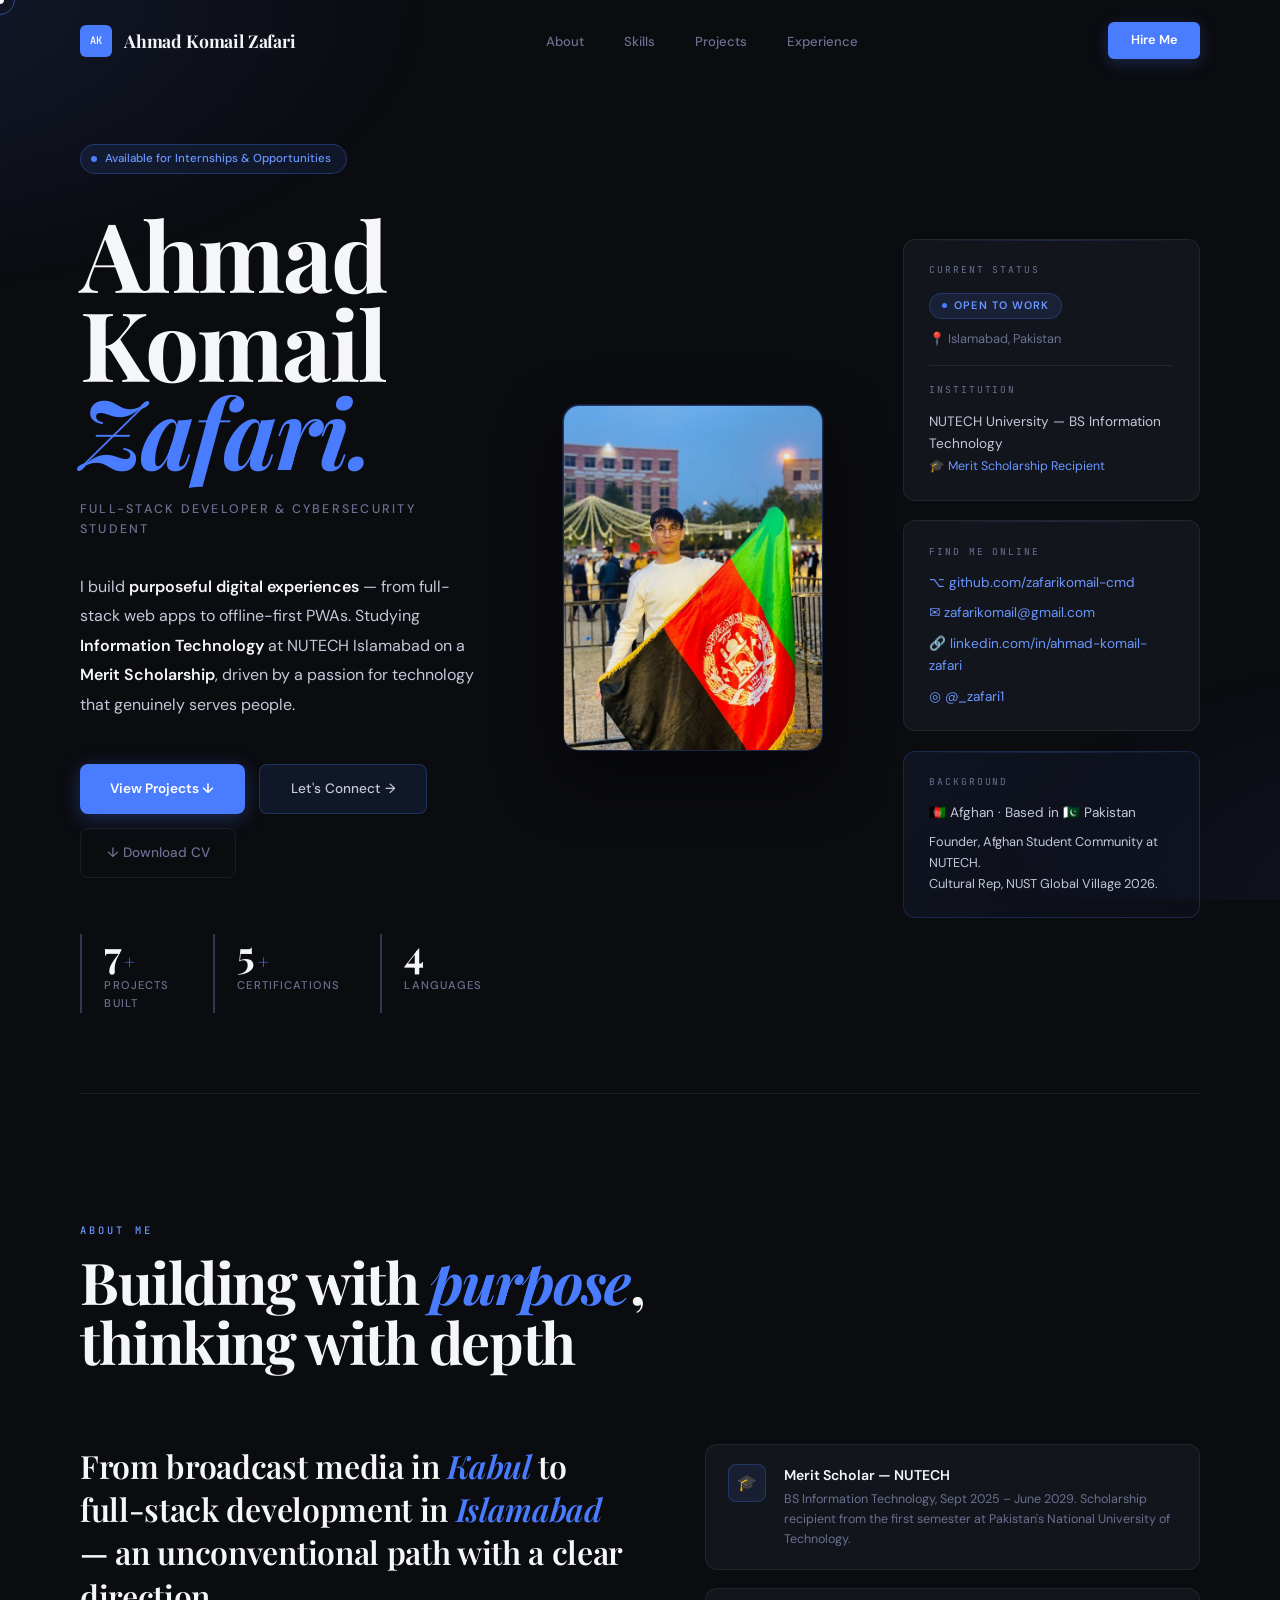
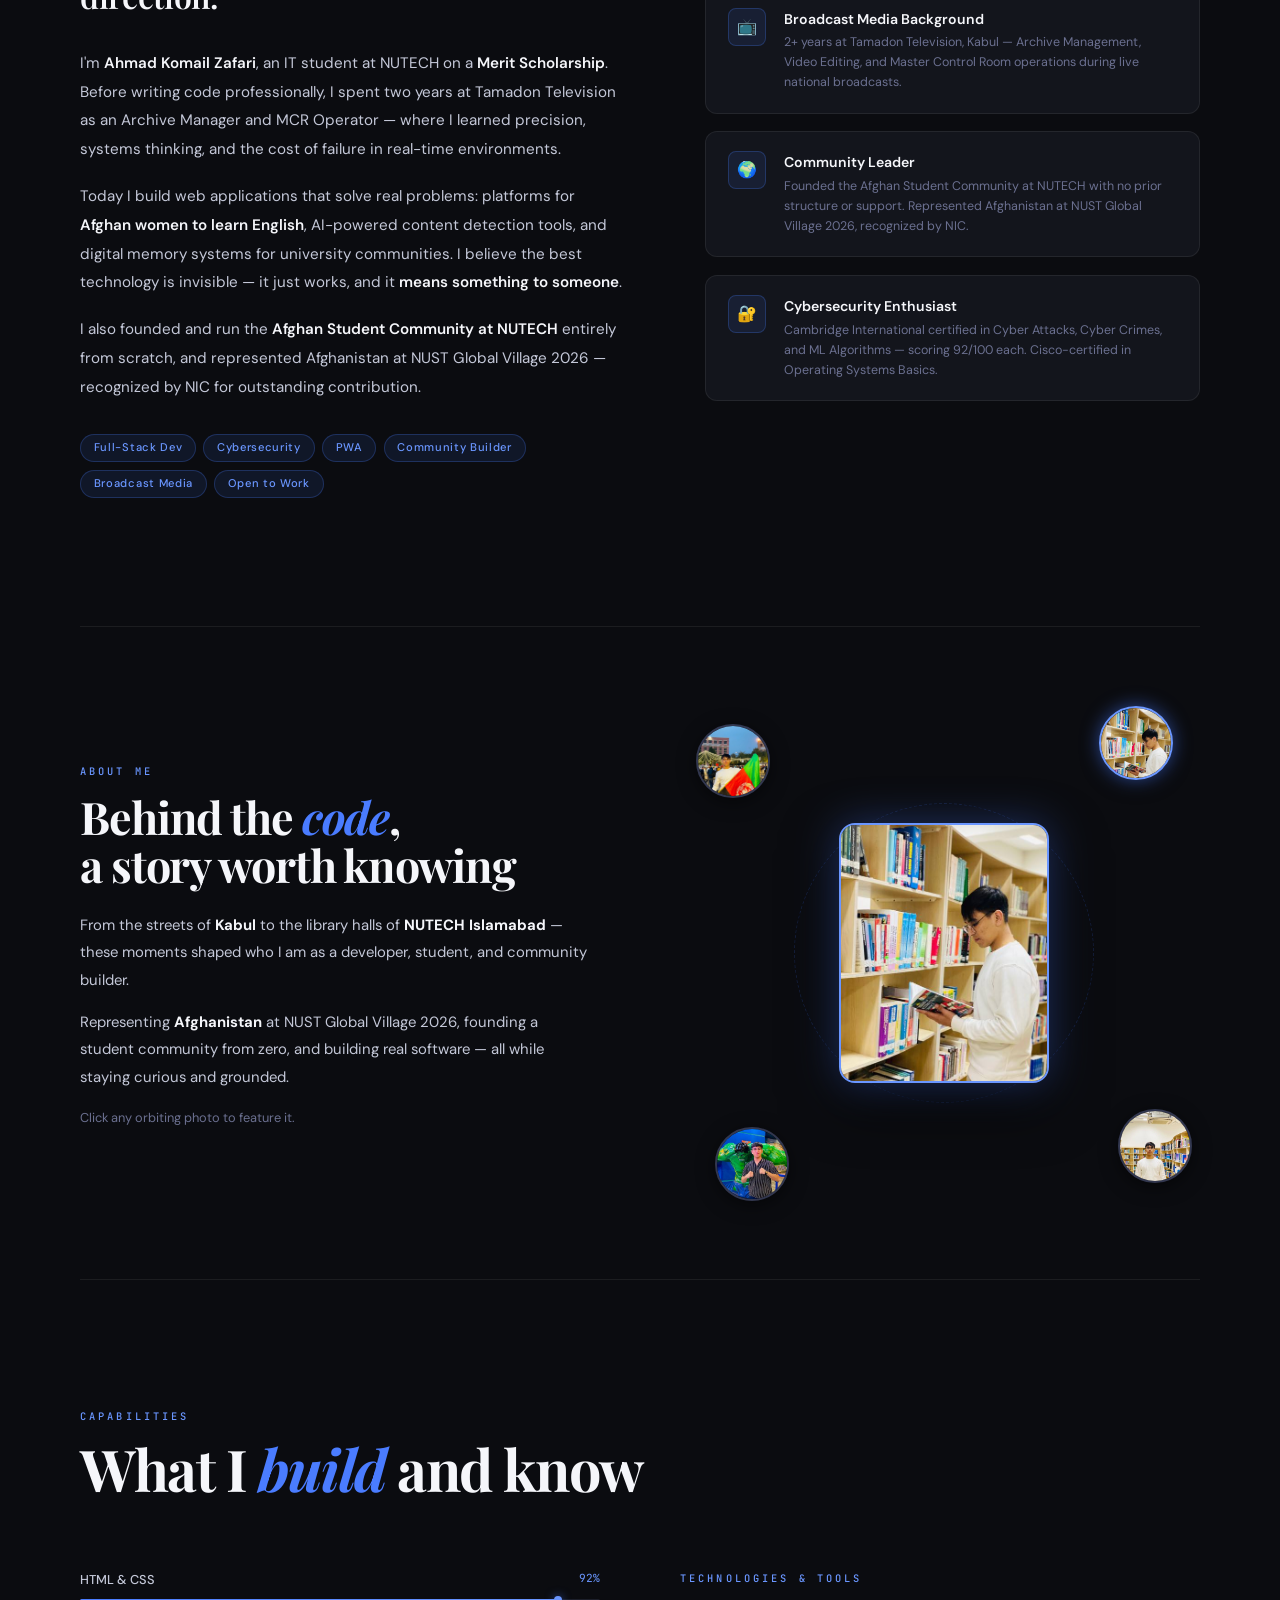
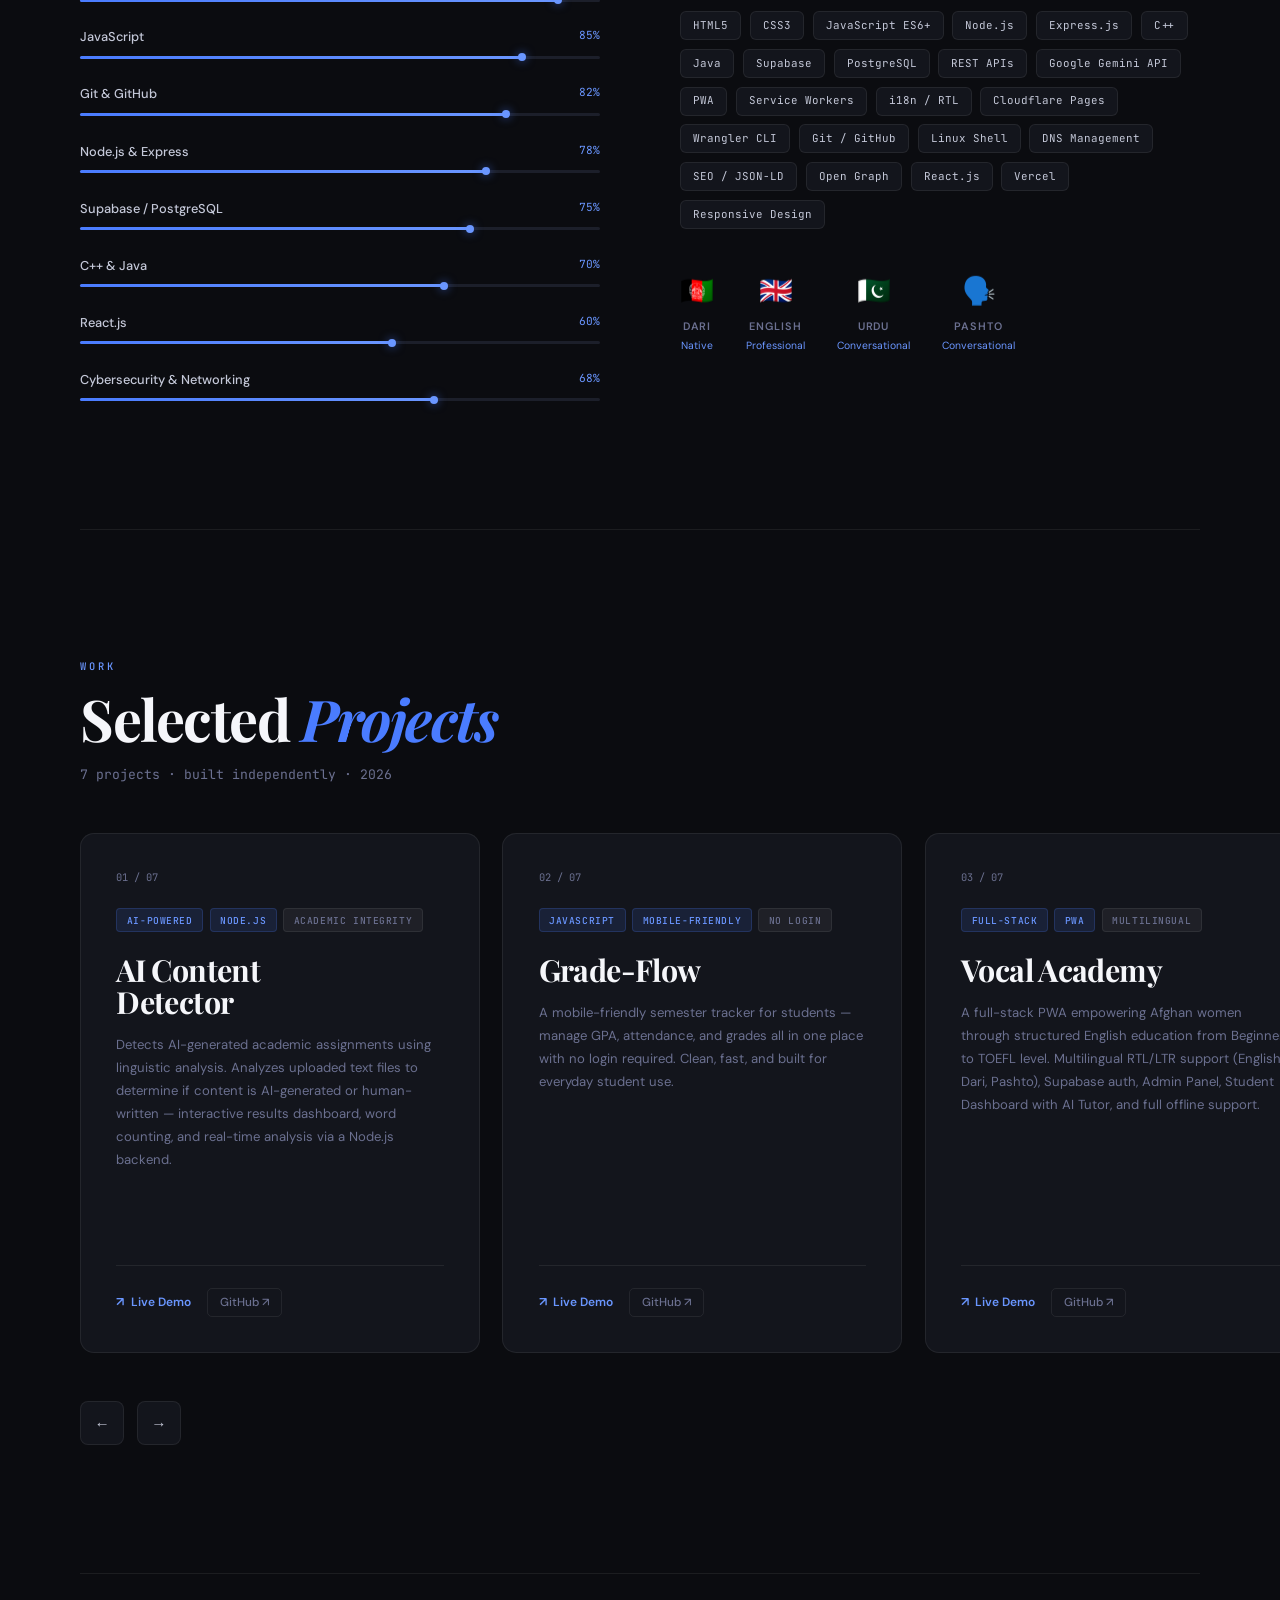
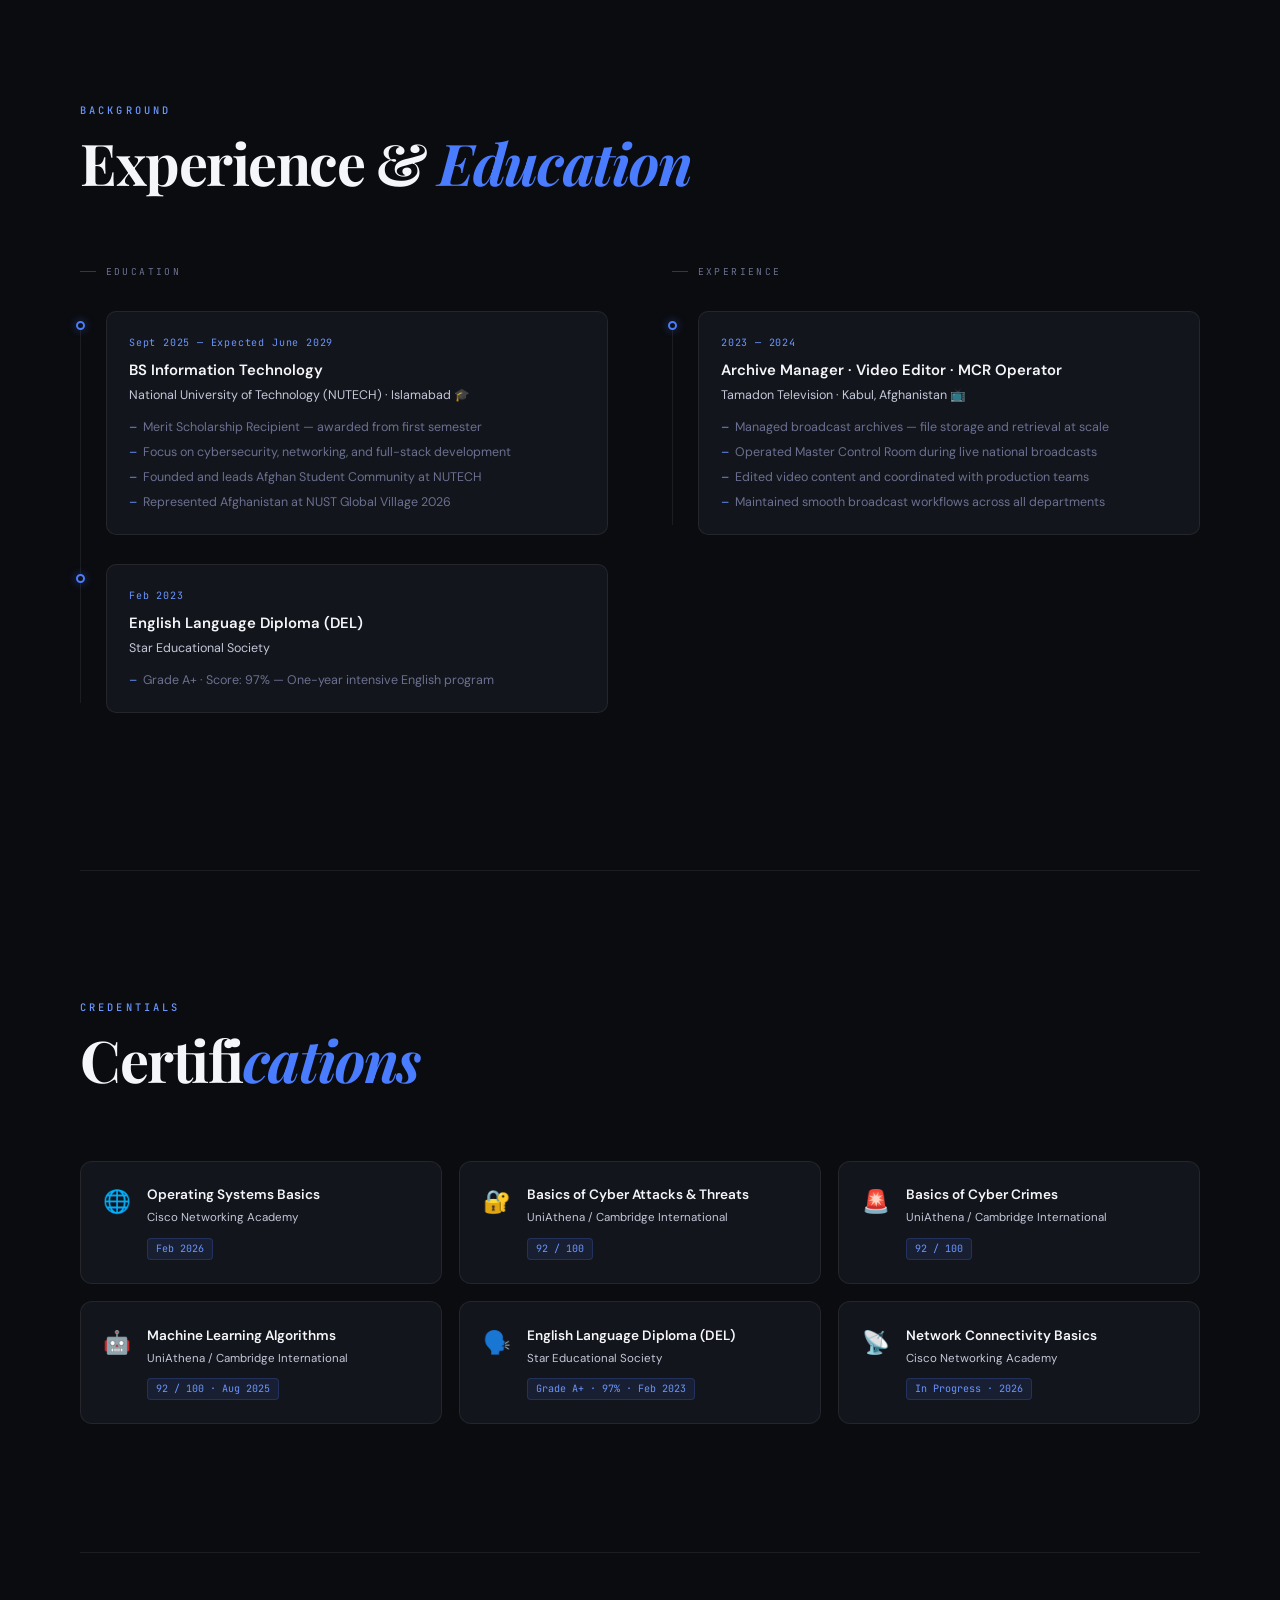
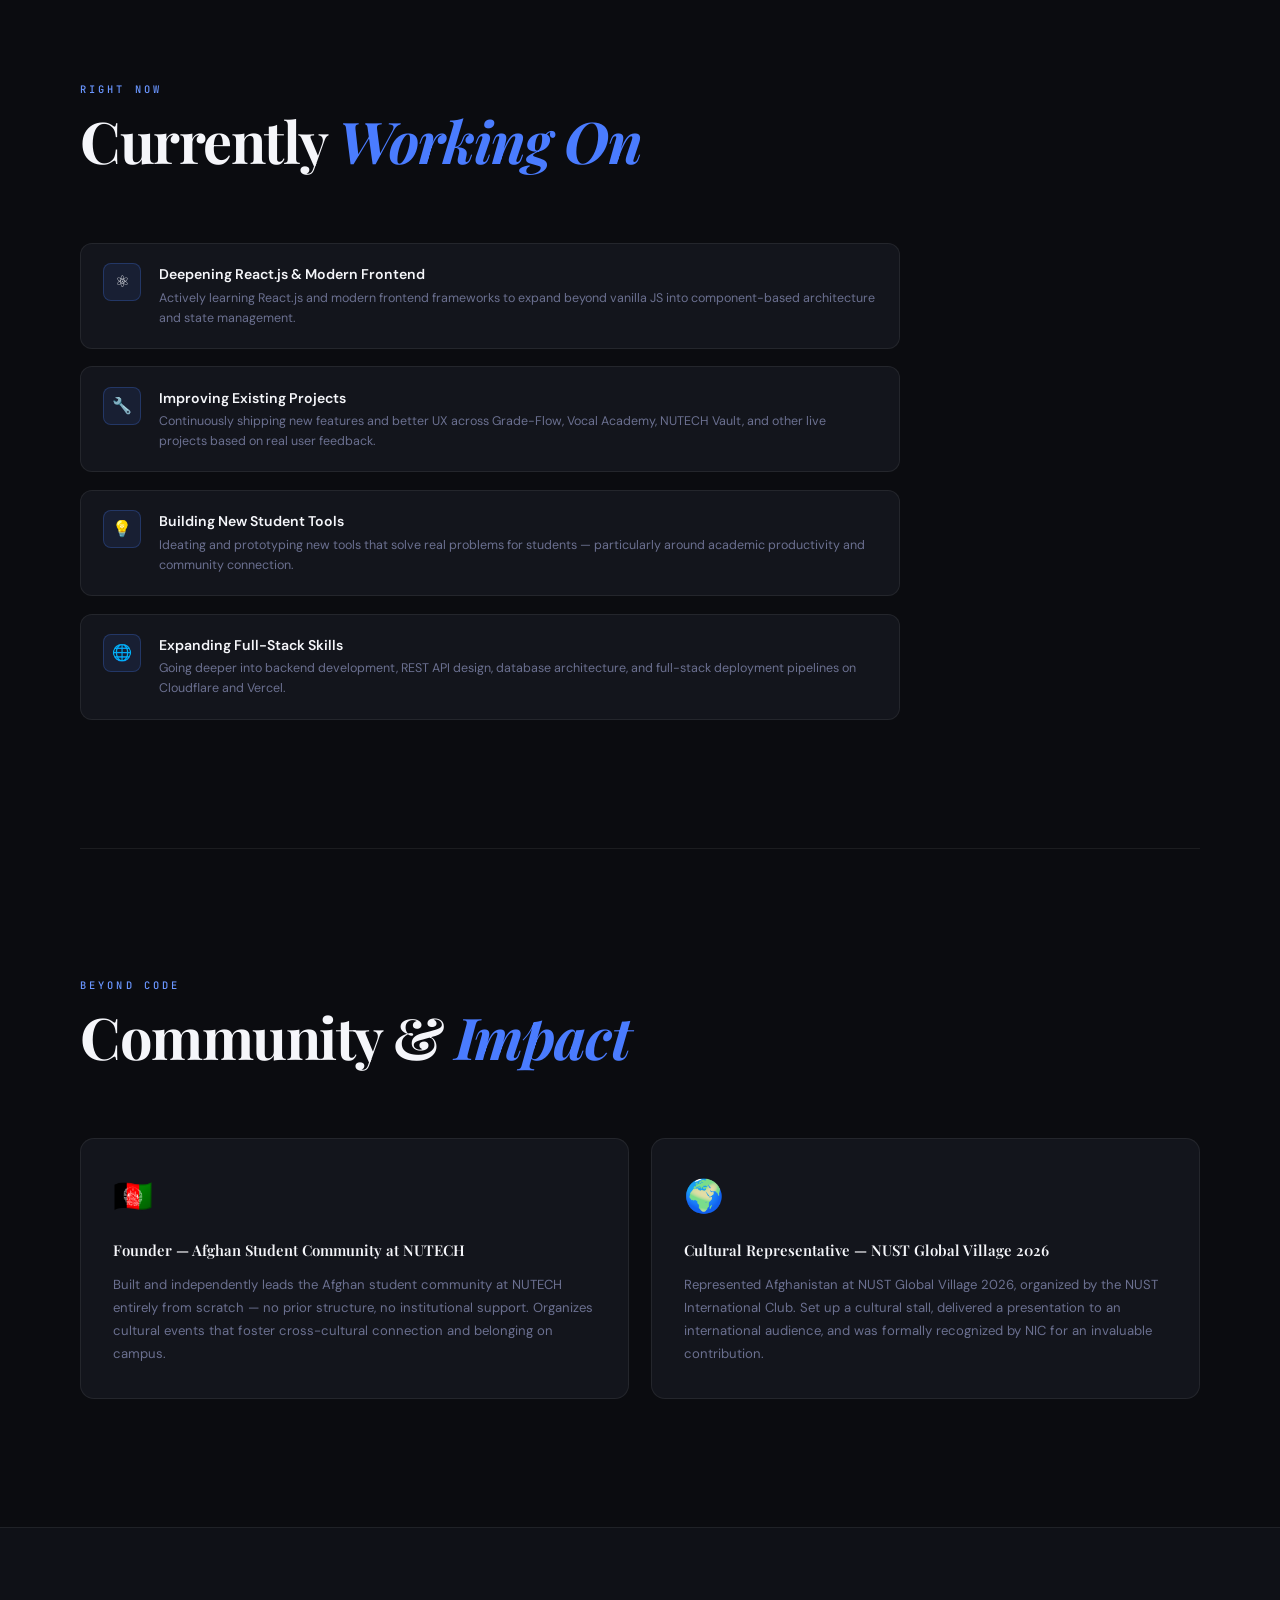
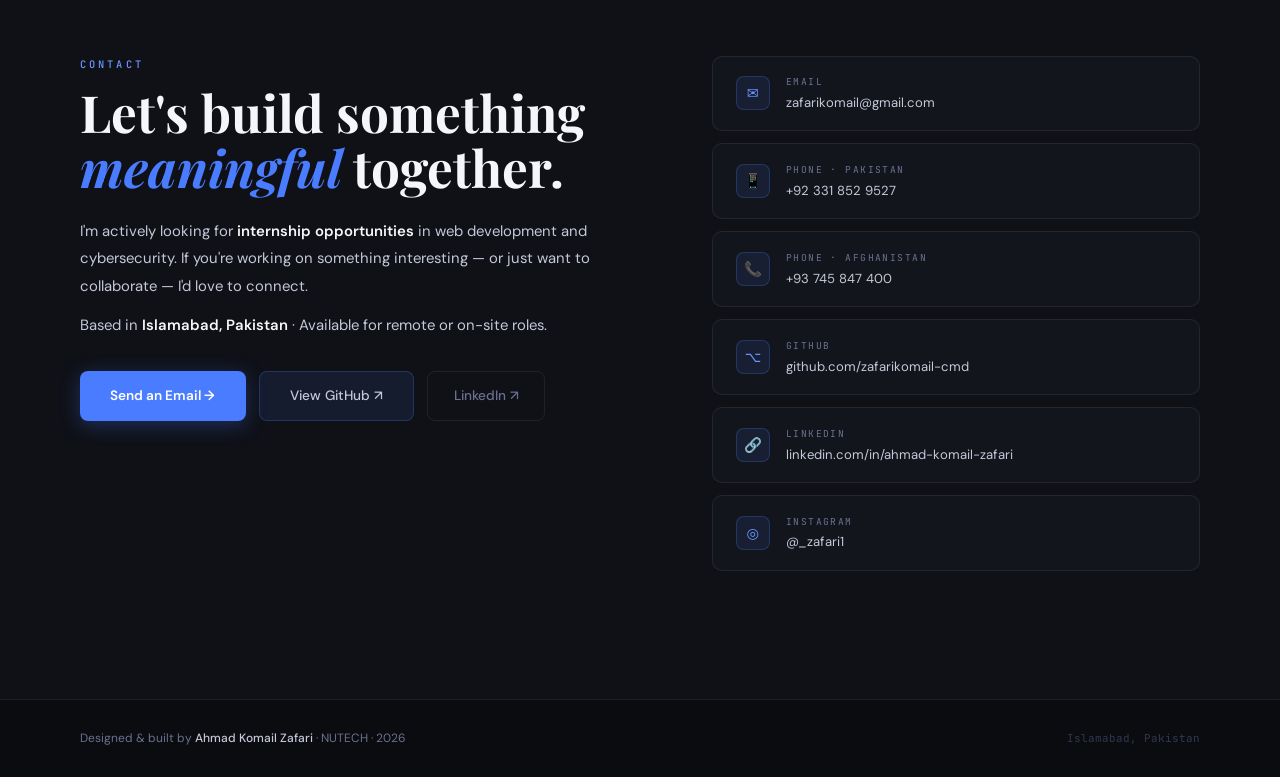
==== index.html @ 4cb7c33e "Update fmt.Println message from 'Hello' to 'Goodbye'" ====
<!DOCTYPE html>
<html lang="en">
<head>
<meta charset="UTF-8">
<meta name="viewport" content="width=device-width, initial-scale=1.0">
<title>Ahmad Komail Zafari — Developer &amp; Cybersecurity Student</title>
<meta name="description" content="Ahmad Komail Zafari — Full-Stack Developer &amp; Cybersecurity Student at NUTECH, Islamabad.">
<link rel="preconnect" href="https://fonts.googleapis.com">
<link href="https://fonts.googleapis.com/css2?family=Playfair+Display:ital,wght@0,600;0,700;1,600;1,700&family=DM+Sans:wght@300;400;500;600&family=JetBrains+Mono:wght@300;400;500&display=swap" rel="stylesheet">
<style>
*,*::before,*::after{margin:0;padding:0;box-sizing:border-box}
html{scroll-behavior:smooth}

:root{
  --bg:        #0B0C10;
  --bg2:       #0F1117;
  --bg3:       #13151C;
  --bg4:       #181B24;
  --surface:   #1C1F2A;
  --blue:      #4A7CFF;
  --blue2:     #6A96FF;
  --blue-dim:  rgba(74,124,255,.1);
  --blue-glow: rgba(74,124,255,.18);
  --white:     #F5F6FA;
  --white2:    #C4C8D8;
  --muted:     #6B7090;
  --muted2:    #32374F;
  --border:    rgba(255,255,255,.07);
  --border2:   rgba(74,124,255,.25);
  --serif:     'Playfair Display', Georgia, serif;
  --sans:      'DM Sans', system-ui, sans-serif;
  --mono:      'JetBrains Mono', monospace;
}

body{
  background:var(--bg);
  color:var(--white);
  font-family:var(--sans);
  overflow-x:hidden;
  line-height:1.6;
  cursor:none;
}

::-webkit-scrollbar{width:3px}
::-webkit-scrollbar-track{background:var(--bg2)}
::-webkit-scrollbar-thumb{background:var(--blue);border-radius:99px}

/* ─── PROGRESS ─── */
#progress{
  position:fixed;top:0;left:0;z-index:9999;height:2px;width:0%;
  background:linear-gradient(90deg,var(--blue),var(--blue2));
  transition:width .1s linear;
}

/* ─── AMBIENT BG ─── */
.ambient{
  position:fixed;inset:0;z-index:0;pointer-events:none;
  background:
    radial-gradient(ellipse 80% 60% at -10% 0%,   rgba(74,124,255,.12) 0%, transparent 55%),
    radial-gradient(ellipse 60% 50% at 110% 100%,  rgba(74,124,255,.08) 0%, transparent 55%);
}

/* ─── CURSOR ─── */
#cur{
  position:fixed;width:8px;height:8px;background:var(--white);border-radius:50%;
  pointer-events:none;z-index:9998;transform:translate(-50%,-50%);
  transition:width .18s,height .18s,background .18s;
}
#curRing{
  position:fixed;width:30px;height:30px;
  border:1px solid rgba(74,124,255,.5);border-radius:50%;
  pointer-events:none;z-index:9997;transform:translate(-50%,-50%);
  transition:width .28s,height .28s;
}
.hover-cur #cur{width:18px;height:18px;background:var(--blue)}
.hover-cur #curRing{width:50px;height:50px}

/* ─── LOADER ─── */
#loader{
  position:fixed;inset:0;z-index:9000;background:var(--bg);
  display:flex;align-items:center;justify-content:center;flex-direction:column;gap:2.2rem;
  transition:opacity .7s ease, visibility .7s ease;
}
#loader.done{opacity:0;visibility:hidden;pointer-events:none}
.loader-eyebrow{
  font-family:var(--mono);font-size:.68rem;letter-spacing:.3em;text-transform:uppercase;
  color:var(--muted);opacity:0;animation:fadeUp .5s ease .2s forwards;
}
.loader-name{
  font-family:var(--serif);font-size:clamp(1.8rem,4vw,3rem);font-weight:700;
  color:var(--white);letter-spacing:-.01em;overflow:hidden;
}
.loader-name span{
  display:inline-block;opacity:0;transform:translateY(50px);
  animation:revealChar .6s cubic-bezier(.16,1,.3,1) forwards;
}
.loader-bar{
  width:0;height:1px;
  background:linear-gradient(90deg,transparent,var(--blue),transparent);
  animation:barGrow 1.8s ease .6s forwards;
}
@keyframes barGrow{to{width:220px}}
@keyframes revealChar{to{opacity:1;transform:translateY(0)}}
@keyframes fadeUp{to{opacity:1}}
@keyframes fadeIn{to{opacity:1}}

/* ─── NAV ─── */
nav{
  position:fixed;top:0;left:0;right:0;z-index:800;
  padding:1.4rem 5rem;
  display:flex;justify-content:space-between;align-items:center;
  transition:all .35s ease;
}
nav.scrolled{
  background:rgba(11,12,16,.9);
  backdrop-filter:blur(24px);-webkit-backdrop-filter:blur(24px);
  border-bottom:1px solid var(--border);padding:1rem 5rem;
}
.logo{
  font-family:var(--serif);font-size:1.1rem;font-weight:700;
  color:var(--white);text-decoration:none;letter-spacing:-.01em;
  display:flex;align-items:center;gap:.75rem;
}
.logo-mark{
  width:32px;height:32px;background:var(--blue);border-radius:6px;
  display:flex;align-items:center;justify-content:center;
  font-family:var(--mono);font-size:.65rem;color:#fff;font-weight:500;
  flex-shrink:0;
}
.nav-links{display:flex;gap:2.5rem;list-style:none;align-items:center}
.nav-links a{
  font-size:.82rem;font-weight:500;color:var(--muted);text-decoration:none;
  transition:color .2s;
}
.nav-links a:hover{color:var(--white)}
.nav-hire{
  font-size:.8rem;font-weight:600;color:#fff;background:var(--blue);
  padding:.5rem 1.4rem;border-radius:6px;text-decoration:none;
  transition:all .2s;box-shadow:0 4px 16px rgba(74,124,255,.25);
}
.nav-hire:hover{background:var(--blue2);box-shadow:0 4px 24px rgba(74,124,255,.4);transform:translateY(-2px)}
.hamburger{display:none;flex-direction:column;gap:5px;background:none;border:none;cursor:none}
.hamburger span{width:22px;height:1.5px;background:var(--white);display:block;transition:all .3s}

/* ─── HERO ─── */
.hero{
  min-height:100vh;display:flex;align-items:center;
  padding:9rem 5rem 5rem;max-width:1360px;margin:0 auto;
  position:relative;z-index:10;gap:5rem;
}
.hero-l{flex:1.15}
.hero-r{flex:.85;display:flex;flex-direction:column;gap:1.2rem}

.hero-pill{
  display:inline-flex;align-items:center;gap:.55rem;
  border:1px solid rgba(74,124,255,.3);border-radius:999px;
  padding:.3rem .9rem .3rem .6rem;
  font-size:.72rem;font-weight:500;color:var(--blue2);
  margin-bottom:2.2rem;background:var(--blue-dim);
}
.pill-dot{width:6px;height:6px;border-radius:50%;background:var(--blue);animation:pulse 2s infinite}
@keyframes pulse{0%,100%{opacity:1;transform:scale(1)}50%{opacity:.4;transform:scale(.6)}}

h1{
  font-family:var(--serif);
  font-size:clamp(3.6rem,7.5vw,7rem);
  line-height:.92;letter-spacing:-.02em;margin-bottom:1.6rem;font-weight:700;
}
h1 .line1{display:block;color:var(--white)}
h1 .line2{display:block;color:var(--white)}
h1 .line3{display:block;color:var(--blue);font-style:italic}

.hero-sub{
  font-size:.78rem;font-weight:500;letter-spacing:.18em;text-transform:uppercase;
  color:var(--muted);margin-bottom:2rem;
}

.hero-p{font-size:1rem;line-height:1.85;color:var(--white2);max-width:500px;margin-bottom:2.8rem}
.hero-p strong{color:var(--white);font-weight:600}

.hero-btns{display:flex;gap:.9rem;flex-wrap:wrap;margin-bottom:3.5rem}
.btn-primary{
  display:inline-flex;align-items:center;gap:.55rem;background:var(--blue);color:#fff;
  padding:.8rem 1.9rem;border-radius:8px;text-decoration:none;font-weight:600;font-size:.85rem;
  transition:all .2s;box-shadow:0 4px 20px rgba(74,124,255,.3);
}
.btn-primary:hover{background:var(--blue2);transform:translateY(-2px);box-shadow:0 8px 28px rgba(74,124,255,.4)}
.btn-secondary{
  display:inline-flex;align-items:center;gap:.55rem;
  border:1px solid var(--border2);color:var(--white2);
  padding:.8rem 1.9rem;border-radius:8px;text-decoration:none;font-weight:500;font-size:.85rem;
  transition:all .2s;background:var(--blue-dim);
}
.btn-secondary:hover{border-color:var(--blue2);color:var(--white);transform:translateY(-2px)}
.btn-ghost{
  display:inline-flex;align-items:center;gap:.55rem;
  border:1px solid var(--border);color:var(--muted);
  padding:.8rem 1.6rem;border-radius:8px;text-decoration:none;font-weight:500;font-size:.85rem;
  transition:all .2s;
}
.btn-ghost:hover{border-color:rgba(255,255,255,.15);color:var(--white2);transform:translateY(-2px)}

.hero-stats{display:flex;gap:2.5rem}
.stat-item{padding-left:1.4rem;border-left:2px solid var(--muted2)}
.stat-num{
  font-family:var(--serif);font-size:2.4rem;line-height:1;color:var(--white);
  font-weight:700;display:flex;align-items:baseline;gap:.15rem;
}
.stat-plus{font-size:1.2rem;color:var(--blue)}
.stat-label{font-size:.7rem;font-weight:500;letter-spacing:.1em;text-transform:uppercase;color:var(--muted);margin-top:.3rem}

/* ─── INFO CARDS ─── */
.icard{
  background:var(--bg3);border:1px solid var(--border);border-radius:12px;
  padding:1.4rem 1.6rem;position:relative;overflow:hidden;transition:border-color .25s;
}
.icard:hover{border-color:rgba(74,124,255,.2)}
.icard::after{
  content:'';position:absolute;top:0;left:0;right:0;height:1px;
  background:linear-gradient(90deg,transparent,var(--blue-glow),transparent);
}
.icard-label{
  font-family:var(--mono);font-size:.6rem;letter-spacing:.2em;text-transform:uppercase;
  color:var(--muted);margin-bottom:.8rem;
}
.icard-val{font-size:.85rem;color:var(--white2);line-height:1.65}
.icard-val a{color:var(--blue2);text-decoration:none;transition:color .2s}
.icard-val a:hover{color:var(--white)}
.badge-open{
  display:inline-flex;align-items:center;gap:.45rem;
  font-size:.68rem;font-weight:600;letter-spacing:.1em;text-transform:uppercase;
  background:rgba(74,124,255,.12);color:var(--blue2);
  padding:.2rem .75rem;border-radius:999px;border:1px solid rgba(74,124,255,.25);
  margin-bottom:.6rem;
}
.badge-open::before{content:'';width:5px;height:5px;border-radius:50%;background:var(--blue);animation:pulse 2s infinite}

/* ─── SECTION ─── */
.section{position:relative;z-index:10;padding:8rem 5rem;max-width:1360px;margin:0 auto}
.eyebrow{
  font-family:var(--mono);font-size:.65rem;font-weight:500;letter-spacing:.3em;
  text-transform:uppercase;color:var(--blue2);margin-bottom:.8rem;
}
.section-title{
  font-family:var(--serif);font-size:clamp(2.4rem,4.5vw,4.2rem);font-weight:700;
  line-height:1.05;letter-spacing:-.025em;color:var(--white);margin-bottom:4.5rem;
}
.section-title em{font-style:italic;color:var(--blue)}

/* ─── DIVIDER ─── */
.divider{height:1px;background:var(--border);margin:0 5rem;position:relative;z-index:10}

/* ─── ABOUT ─── */
.about-grid{display:grid;grid-template-columns:1.1fr 1fr;gap:5rem;align-items:start}
.about-lede{
  font-family:var(--serif);font-size:clamp(1.5rem,2.5vw,2.2rem);font-weight:600;
  line-height:1.35;color:var(--white);margin-bottom:2rem;letter-spacing:-.01em;
}
.about-lede em{font-style:italic;color:var(--blue)}
.prose{font-size:.95rem;color:var(--white2);line-height:1.9;margin-bottom:1.1rem}
.prose strong{color:var(--white);font-weight:600}
.chip-row{display:flex;flex-wrap:wrap;gap:.45rem;margin-top:2rem}
.chip{
  font-size:.7rem;font-weight:500;letter-spacing:.06em;
  border:1px solid var(--border2);color:var(--blue2);
  padding:.28rem .8rem;border-radius:999px;transition:all .2s;background:var(--blue-dim);
}
.chip:hover{background:rgba(74,124,255,.18);border-color:var(--blue2);color:var(--white)}

.feat-list{display:flex;flex-direction:column;gap:1.1rem}
.feat{
  background:var(--bg3);border:1px solid var(--border);border-radius:12px;
  padding:1.2rem 1.4rem;display:flex;gap:1.1rem;align-items:flex-start;
  transition:all .25s;
}
.feat:hover{border-color:rgba(74,124,255,.2);transform:translateX(4px)}
.feat-ico{
  width:38px;height:38px;border-radius:8px;background:var(--blue-dim);
  border:1px solid var(--border2);display:flex;align-items:center;justify-content:center;
  font-size:1rem;flex-shrink:0;
}
.feat-h{font-size:.88rem;font-weight:600;color:var(--white);margin-bottom:.2rem}
.feat-p{font-size:.78rem;color:var(--muted);line-height:1.6}

/* ─── SKILLS ─── */
.skills-wrap{display:grid;grid-template-columns:1fr 1fr;gap:5rem}
.skill-stack{display:flex;flex-direction:column;gap:1.6rem}
.skill-meta{display:flex;justify-content:space-between;margin-bottom:.5rem}
.skill-name{font-size:.8rem;font-weight:500;color:var(--white2)}
.skill-val{font-family:var(--mono);font-size:.7rem;color:var(--blue2)}
.skill-track{height:3px;background:var(--surface);border-radius:99px;overflow:visible;position:relative}
.skill-fill{height:100%;background:linear-gradient(90deg,var(--blue),var(--blue2));border-radius:99px;width:0;transition:width 1.2s cubic-bezier(.16,1,.3,1);position:relative}
.skill-fill::after{content:'';position:absolute;right:-4px;top:50%;transform:translateY(-50%);width:8px;height:8px;border-radius:50%;background:var(--blue2);box-shadow:0 0 10px rgba(74,124,255,.6)}

.tech-grid{display:flex;flex-wrap:wrap;gap:.55rem}
.tech-pill{
  font-family:var(--mono);font-size:.68rem;
  background:var(--bg3);border:1px solid var(--border);
  color:var(--white2);padding:.3rem .75rem;border-radius:6px;transition:all .2s;cursor:default;
}
.tech-pill:hover{border-color:var(--border2);color:var(--blue2);background:var(--blue-dim)}

.lang-row{display:flex;gap:2rem;flex-wrap:wrap;margin-top:2.5rem}
.lang{text-align:center}
.lang-flag{font-size:1.7rem;margin-bottom:.35rem}
.lang-name{font-size:.68rem;font-weight:600;letter-spacing:.08em;text-transform:uppercase;color:var(--muted)}
.lang-lvl{font-size:.65rem;color:var(--blue2);margin-top:.15rem}

/* ─── PROJECTS ─── */
.proj-section{position:relative;z-index:10;padding:8rem 0}
.proj-header{padding:0 5rem;max-width:1360px;margin:0 auto 3rem}
.proj-scroll{padding:0 5rem;overflow-x:auto;scrollbar-width:none;cursor:grab;user-select:none}
.proj-scroll::-webkit-scrollbar{display:none}
.proj-scroll.grabbing{cursor:grabbing}
.proj-track{display:flex;gap:1.4rem;width:max-content;padding-bottom:1rem}

.proj-card{
  width:400px;flex-shrink:0;
  background:var(--bg3);border:1px solid var(--border);border-radius:14px;
  padding:2.2rem;display:flex;flex-direction:column;justify-content:space-between;
  position:relative;overflow:hidden;transition:border-color .3s,transform .3s;
  transform-style:preserve-3d;min-height:520px;
}
.proj-card:hover{border-color:rgba(74,124,255,.3);transform:translateY(-4px)}
.proj-card::before{
  content:'';position:absolute;inset:0;
  background:radial-gradient(circle at var(--mx,50%) var(--my,50%), rgba(74,124,255,.05) 0%, transparent 65%);
  opacity:0;transition:opacity .3s;pointer-events:none;
}
.proj-card:hover::before{opacity:1}
.proj-n{font-family:var(--mono);font-size:.65rem;color:var(--muted);margin-bottom:1.4rem}
.proj-badges{display:flex;flex-wrap:wrap;gap:.4rem;margin-bottom:1.4rem}
.proj-badge{
  font-family:var(--mono);font-size:.6rem;font-weight:500;letter-spacing:.06em;text-transform:uppercase;
  padding:.2rem .6rem;border-radius:4px;
}
.pb-blue{background:rgba(74,124,255,.12);color:var(--blue2);border:1px solid rgba(74,124,255,.2)}
.pb-white{background:rgba(255,255,255,.05);color:var(--muted);border:1px solid var(--border)}
.proj-name{
  font-family:var(--serif);font-size:1.9rem;font-weight:700;line-height:1.05;
  color:var(--white);margin-bottom:1rem;letter-spacing:-.02em;
}
.proj-desc{font-size:.82rem;color:var(--muted);line-height:1.75}
.proj-foot{margin-top:1.8rem;padding-top:1.4rem;border-top:1px solid var(--border);display:flex;gap:1rem;align-items:center}
.proj-live{
  font-size:.75rem;font-weight:600;color:var(--blue2);text-decoration:none;
  display:flex;align-items:center;gap:.4rem;transition:gap .18s,color .18s;
}
.proj-live:hover{gap:.65rem;color:var(--white)}
.proj-live::before{content:'↗';font-size:.8rem}
.proj-gh{
  font-size:.73rem;font-weight:500;color:var(--muted);text-decoration:none;
  border:1px solid var(--border);padding:.25rem .75rem;border-radius:5px;transition:all .2s;
}
.proj-gh:hover{border-color:rgba(74,124,255,.3);color:var(--white2)}

.proj-arrows{padding:2rem 5rem 0;display:flex;gap:.8rem;max-width:1360px;margin:0 auto}
.arrow-btn{
  width:44px;height:44px;border:1px solid var(--border);border-radius:8px;
  background:var(--bg3);color:var(--white2);font-size:.95rem;
  cursor:none;display:flex;align-items:center;justify-content:center;transition:all .2s;
}
.arrow-btn:hover{border-color:var(--border2);color:var(--blue2);background:var(--blue-dim)}

/* ─── TIMELINE ─── */
.tl-grid{display:grid;grid-template-columns:1fr 1fr;gap:4rem}
.tl-section-label{
  font-family:var(--mono);font-size:.6rem;letter-spacing:.25em;text-transform:uppercase;
  color:var(--muted);margin-bottom:2rem;display:flex;align-items:center;gap:.6rem;
}
.tl-section-label::before{content:'';width:16px;height:1px;background:var(--muted2)}
.timeline{position:relative;padding-left:1.6rem}
.timeline::before{content:'';position:absolute;left:0;top:10px;bottom:10px;width:1px;background:var(--border)}
.tl-item{position:relative;margin-bottom:1.8rem}
.tl-dot{
  position:absolute;left:-1.6rem;top:10px;width:9px;height:9px;border-radius:50%;
  background:var(--bg2);border:2px solid var(--blue);transform:translateX(-4px);
  box-shadow:0 0 10px rgba(74,124,255,.4);
}
.tl-card{background:var(--bg3);border:1px solid var(--border);border-radius:10px;padding:1.4rem;transition:border-color .25s}
.tl-card:hover{border-color:rgba(74,124,255,.2)}
.tl-date{font-family:var(--mono);font-size:.63rem;color:var(--blue2);letter-spacing:.08em;margin-bottom:.5rem}
.tl-title{font-size:.93rem;font-weight:600;color:var(--white);margin-bottom:.2rem}
.tl-org{font-size:.78rem;color:var(--white2);margin-bottom:.75rem}
.tl-pts{list-style:none;display:flex;flex-direction:column;gap:.35rem}
.tl-pts li{font-size:.78rem;color:var(--muted);padding-left:.9rem;position:relative;line-height:1.55}
.tl-pts li::before{content:'–';position:absolute;left:0;color:var(--blue2)}

/* ─── CERTS ─── */
.certs-grid{display:grid;grid-template-columns:repeat(3,1fr);gap:1.1rem}
.cert-card{
  background:var(--bg3);border:1px solid var(--border);border-radius:12px;
  padding:1.4rem;display:flex;gap:1rem;align-items:flex-start;
  transition:all .25s;
}
.cert-card:hover{border-color:rgba(74,124,255,.2);transform:translateY(-3px);box-shadow:0 12px 32px rgba(0,0,0,.3)}
.cert-ico{font-size:1.4rem;flex-shrink:0}
.cert-name{font-size:.85rem;font-weight:600;color:var(--white);margin-bottom:.2rem}
.cert-by{font-size:.72rem;color:var(--white2);margin-bottom:.4rem}
.cert-score{
  font-family:var(--mono);font-size:.63rem;color:var(--blue2);
  background:var(--blue-dim);border:1px solid rgba(74,124,255,.2);
  display:inline-block;padding:.12rem .5rem;border-radius:4px;
}

/* ─── COMMUNITY ─── */
.comm-grid{display:grid;grid-template-columns:1fr 1fr;gap:1.4rem}
.comm-card{
  background:var(--bg3);border:1px solid var(--border);border-radius:14px;
  padding:2rem;transition:all .25s;
}
.comm-card:hover{border-color:rgba(74,124,255,.2);transform:translateY(-3px)}
.comm-ico{font-size:2rem;margin-bottom:1rem}
.comm-title{font-size:.93rem;font-weight:600;color:var(--white);margin-bottom:.7rem;font-family:var(--serif)}
.comm-desc{font-size:.82rem;color:var(--muted);line-height:1.75}

/* ─── CONTACT ─── */
.contact-wrap{background:var(--bg2);border-top:1px solid var(--border);position:relative;z-index:10;overflow:hidden}
.contact-inner{
  max-width:1360px;margin:0 auto;padding:8rem 5rem;
  display:grid;grid-template-columns:1.1fr 1fr;gap:6rem;align-items:start;
}
.contact-title{
  font-family:var(--serif);font-size:clamp(2.2rem,4vw,3.8rem);font-weight:700;
  line-height:1.08;color:var(--white);margin-bottom:1.4rem;
}
.contact-title em{font-style:italic;color:var(--blue)}
.contact-p{font-size:.93rem;color:var(--white2);line-height:1.85;margin-bottom:.7rem}
.contact-p strong{color:var(--white);font-weight:600}
.contact-btns{display:flex;gap:.8rem;flex-wrap:wrap;margin-top:2rem}
.ci-stack{display:flex;flex-direction:column;gap:.75rem}
.ci{
  display:flex;align-items:center;gap:1rem;
  background:var(--bg3);border:1px solid var(--border);border-radius:10px;
  padding:1.1rem 1.4rem;text-decoration:none;transition:all .22s;
}
.ci:hover{border-color:rgba(74,124,255,.25);transform:translateX(4px)}
.ci-icon{
  width:34px;height:34px;border-radius:8px;background:var(--blue-dim);
  border:1px solid var(--border2);display:flex;align-items:center;justify-content:center;
  font-size:.9rem;flex-shrink:0;color:var(--blue2);
}
.ci-label{font-family:var(--mono);font-size:.6rem;letter-spacing:.15em;text-transform:uppercase;color:var(--muted);margin-bottom:.15rem}
.ci-val{font-size:.82rem;color:var(--white2)}

/* ─── FOOTER ─── */
footer{
  padding:1.8rem 5rem;background:var(--bg);
  display:flex;justify-content:space-between;align-items:center;
  position:relative;z-index:10;border-top:1px solid var(--border);flex-wrap:wrap;gap:1rem;
}
.foot-l{font-size:.75rem;color:var(--muted)}
.foot-l span{color:var(--white2);font-weight:500}
.foot-r{font-family:var(--mono);font-size:.68rem;color:var(--muted2)}


/* ─── HERO PHOTO ─── */
.hero-photo-wrap{position:relative;flex-shrink:0;align-self:center}
.hero-photo-wrap::after{content:'';position:absolute;inset:-1px;border-radius:17px;background:linear-gradient(160deg,rgba(74,124,255,.18),transparent 60%);pointer-events:none}
.hero-photo{width:260px;border-radius:16px;display:block;border:1px solid var(--border2);box-shadow:0 24px 60px rgba(0,0,0,.5)}

/* ─── ORBIT GALLERY ─── */
.orbit-section{
  position:relative;z-index:10;padding:6rem 5rem;max-width:1360px;margin:0 auto;
  display:grid;grid-template-columns:1fr 1fr;gap:6rem;align-items:center;
}
.orbit-label{font-family:var(--mono);font-size:.65rem;font-weight:500;letter-spacing:.3em;text-transform:uppercase;color:var(--blue2);margin-bottom:.8rem}
.orbit-heading{font-family:var(--serif);font-size:clamp(2rem,3.5vw,3.2rem);font-weight:700;line-height:1.08;letter-spacing:-.025em;color:var(--white);margin-bottom:1.4rem}
.orbit-heading em{font-style:italic;color:var(--blue)}
.orbit-p{font-size:.93rem;color:var(--white2);line-height:1.85;margin-bottom:.9rem}
.orbit-p strong{color:var(--white)}

.orbit-stage{
  position:relative;width:460px;height:460px;margin:0 auto;flex-shrink:0;
}
.orbit-track{
  position:absolute;top:50%;left:50%;
  width:300px;height:300px;border-radius:50%;
  border:1px dashed rgba(74,124,255,.18);
  transform:translate(-50%,-50%);
  pointer-events:none;
}
.orbit-glow{
  position:absolute;top:50%;left:50%;
  width:200px;height:200px;border-radius:50%;
  transform:translate(-50%,-50%);
  background:radial-gradient(circle,rgba(74,124,255,.18) 0%,transparent 70%);
  pointer-events:none;z-index:1;
  animation:orbitPulse 3s ease-in-out infinite;
}
@keyframes orbitPulse{0%,100%{opacity:.6;transform:translate(-50%,-50%) scale(1)}50%{opacity:1;transform:translate(-50%,-50%) scale(1.08)}}

.orbit-main{
  position:absolute;top:50%;left:50%;
  width:210px;height:260px;
  transform:translate(-50%,-50%);
  border-radius:16px;overflow:hidden;
  border:2px solid var(--blue2);
  box-shadow:0 0 40px rgba(74,124,255,.35),0 20px 56px rgba(0,0,0,.7);
  z-index:10;
}
.orbit-main img{
  width:100%;height:100%;object-fit:cover;object-position:center top;
  transition:opacity .4s ease,transform .4s cubic-bezier(.16,1,.3,1);
}
.orbit-main img.fade{opacity:0;transform:scale(.9)}

.orbit-thumb{
  position:absolute;width:74px;height:74px;border-radius:50%;
  overflow:hidden;border:2.5px solid var(--muted2);
  box-shadow:0 4px 18px rgba(0,0,0,.5);
  transition:border-color .35s,box-shadow .35s;
  cursor:pointer;z-index:8;
}
.orbit-thumb img{width:100%;height:100%;object-fit:cover;object-position:center top}
.orbit-thumb.lit{border-color:var(--blue2);box-shadow:0 0 18px rgba(74,124,255,.55),0 4px 18px rgba(0,0,0,.5)}

@media(max-width:1024px){
  .orbit-section{grid-template-columns:1fr;gap:3rem;padding:5rem 2rem}
  .orbit-stage{width:380px;height:380px}
  .orbit-track{width:250px;height:250px}
  .orbit-main{width:175px;height:215px}
  .orbit-thumb{width:62px;height:62px}
}
@media(max-width:640px){
  .orbit-section{padding:3rem 1.2rem}
  .orbit-stage{width:320px;height:320px}
  .orbit-track{width:215px;height:215px}
  .orbit-main{width:150px;height:185px}
  .orbit-thumb{width:54px;height:54px}
}

/* ─── MOBILE GENERAL ─── */
@media(max-width:900px){
  .hero{flex-direction:column;gap:2rem;padding:7rem 2rem 4rem}
  .hero-photo{width:100%;max-width:320px}
  .hero-photo-wrap{align-self:center}
}
@media(max-width:640px){
  .hero{padding:6rem 1.2rem 3rem}
  .hero-btns{flex-direction:column}
  .hero-btns a{width:100%;justify-content:center}
  .hero-stats{flex-wrap:wrap;gap:1rem}
  .about-grid{grid-template-columns:1fr!important;gap:2rem}
  .skills-wrap{grid-template-columns:1fr!important;gap:2rem}
  .comm-grid{grid-template-columns:1fr!important;gap:1.2rem}
  .tl-grid{grid-template-columns:1fr!important}
  .certs-grid{grid-template-columns:1fr!important}
  .contact-inner{grid-template-columns:1fr!important;padding:3rem 1.2rem}
  .section{padding:4rem 1.2rem}
  .divider{margin:0 1.2rem}
  .proj-header,.proj-scroll,.proj-arrows{padding-left:1.2rem;padding-right:1.2rem}
  .proj-card{width:290px;min-height:auto}
  h1{font-size:clamp(2.2rem,10vw,3.8rem)}
  .section-title{font-size:clamp(1.7rem,7vw,2.8rem)}
  nav,nav.scrolled{padding-left:1.2rem;padding-right:1.2rem}
  footer{padding-left:1.2rem;padding-right:1.2rem;flex-direction:column;text-align:center;gap:.5rem}
}

/* ─── REVEAL ─── */
.reveal{opacity:0;transform:translateY(32px);transition:opacity .75s cubic-bezier(.16,1,.3,1),transform .75s cubic-bezier(.16,1,.3,1)}
.reveal.in{opacity:1;transform:translateY(0)}
.delay-1{transition-delay:.08s}.delay-2{transition-delay:.16s}.delay-3{transition-delay:.24s}
.delay-4{transition-delay:.32s}.delay-5{transition-delay:.4s}

/* ─── HERO ENTER ─── */
.he{opacity:0;transform:translateY(24px);transition:opacity .9s cubic-bezier(.16,1,.3,1),transform .9s cubic-bezier(.16,1,.3,1)}
.he.go{opacity:1;transform:translateY(0)}

/* ─── MOBILE MENU ─── */
#mobileMenu{
  display:none;position:fixed;inset:0;top:62px;z-index:700;
  background:rgba(11,12,16,.97);backdrop-filter:blur(20px);
  padding:3rem 2.5rem;flex-direction:column;gap:1.8rem;
}
#mobileMenu.open{display:flex}
#mobileMenu a{font-size:1.5rem;font-family:var(--serif);color:var(--white);text-decoration:none;font-weight:600}
#mobileMenu a:hover{color:var(--blue2)}

/* ─── RESPONSIVE ─── */
@media(max-width:1024px){
  nav,nav.scrolled{padding-left:2rem;padding-right:2rem}
  .hero{flex-direction:column;gap:3rem;padding:7rem 2rem 4rem}
  .hero-r{width:100%}
  .icard{max-width:100%}
  .about-grid,.skills-wrap,.tl-grid,.comm-grid,.contact-inner{grid-template-columns:1fr;gap:3rem}
  .section{padding:5rem 2rem}
  .divider{margin:0 2rem}
  .proj-header,.proj-scroll,.proj-arrows{padding-left:2rem;padding-right:2rem}
  .contact-inner{padding:5rem 2rem}
  .certs-grid{grid-template-columns:1fr 1fr}
  footer{padding-left:2rem;padding-right:2rem}
}
@media(max-width:768px){
  .nav-links{display:none}
  .hamburger{display:flex}
  h1{font-size:clamp(2.8rem,12vw,5rem)}
  .hero-stats{flex-wrap:wrap;gap:1.5rem}
  .certs-grid{grid-template-columns:1fr}
}
</style>
</head>
<body>

<div id="progress"></div>
<div id="cur"></div>
<div id="curRing"></div>
<div class="ambient"></div>

<!-- LOADER -->
<div id="loader">
  <div class="loader-eyebrow">Portfolio — Ahmad Komail Zafari</div>
  <div class="loader-name" id="loaderName"></div>
  <div class="loader-bar"></div>
</div>

<!-- MOBILE MENU -->
<div id="mobileMenu">
  <a href="#about">About</a>
  <a href="#skills">Skills</a>
  <a href="#projects">Projects</a>
  <a href="#experience">Experience</a>
  <a href="#contact">Contact</a>
  <a href="https://www.linkedin.com/in/ahmad-komail-zafari" target="_blank">LinkedIn ↗</a>
</div>

<!-- NAV -->
<nav id="nav">
  <a href="#" class="logo">
    <div class="logo-mark">AK</div>
    Ahmad Komail Zafari
  </a>
  <ul class="nav-links">
    <li><a href="#about">About</a></li>
    <li><a href="#skills">Skills</a></li>
    <li><a href="#projects">Projects</a></li>
    <li><a href="#experience">Experience</a></li>
  </ul>
  <div style="display:flex;align-items:center;gap:.8rem">
    <a href="#contact" class="nav-hire">Hire Me</a>
    <button class="hamburger" onclick="toggleMenu()"><span></span><span></span><span></span></button>
  </div>
</nav>

<!-- HERO -->
<section class="hero" id="home">
  <div class="hero-l">
    <div class="hero-pill he delay-1">
      <span class="pill-dot"></span>
      Available for Internships &amp; Opportunities
    </div>

    <h1 class="he delay-2">
      <span class="line1">Ahmad</span>
      <span class="line2">Komail</span>
      <span class="line3">Zafari.</span>
    </h1>

    <div class="hero-sub he delay-3">Full-Stack Developer &amp; Cybersecurity Student</div>

    <p class="hero-p he delay-3">
      I build <strong>purposeful digital experiences</strong> — from full-stack web apps to offline-first PWAs.
      Studying <strong>Information Technology</strong> at NUTECH Islamabad on a <strong>Merit Scholarship</strong>,
      driven by a passion for technology that genuinely serves people.
    </p>

    <div class="hero-btns he delay-4">
      <a href="#projects" class="btn-primary">View Projects ↓</a>
      <a href="#contact" class="btn-secondary">Let's Connect →</a>
      <a id="downloadCv" href="#" download="Ahmad_Komail_Zafari_CV.pdf" class="btn-ghost">↓ Download CV</a>
    </div>

    <div class="hero-stats he delay-5">
      <div class="stat-item">
        <div class="stat-num"><span class="counter" data-target="7">0</span><span class="stat-plus">+</span></div>
        <div class="stat-label">Projects Built</div>
      </div>
      <div class="stat-item">
        <div class="stat-num"><span class="counter" data-target="5">0</span><span class="stat-plus">+</span></div>
        <div class="stat-label">Certifications</div>
      </div>
      <div class="stat-item">
        <div class="stat-num"><span class="counter" data-target="4">0</span></div>
        <div class="stat-label">Languages</div>
      </div>
    </div>
  </div>

  <div class="hero-photo-wrap he delay-3"><img id="heroPhoto" src="[data-uri]" alt="Ahmad Komail Zafari" class="hero-photo" style="object-position:center center"></div>
  <div class="hero-r he delay-4">
    <div class="icard">
      <div class="icard-label">Current Status</div>
      <div class="badge-open">Open to Work</div>
      <div class="icard-val" style="font-size:.8rem;color:var(--muted)">📍 Islamabad, Pakistan</div>
      <div style="margin-top:1rem;padding-top:1rem;border-top:1px solid var(--border)">
        <div class="icard-label">Institution</div>
        <div class="icard-val">NUTECH University — BS Information Technology<br>
          <span style="color:var(--blue2);font-size:.78rem">🎓 Merit Scholarship Recipient</span>
        </div>
      </div>
    </div>

    <div class="icard">
      <div class="icard-label">Find Me Online</div>
      <div class="icard-val" style="display:flex;flex-direction:column;gap:.5rem;margin-top:.2rem">
        <a href="https://github.com/zafarikomail-cmd" target="_blank">⌥ github.com/zafarikomail-cmd</a>
        <a href="mailto:zafarikomail@gmail.com">✉ zafarikomail@gmail.com</a>
        <a href="https://www.linkedin.com/in/ahmad-komail-zafari" target="_blank">🔗 linkedin.com/in/ahmad-komail-zafari</a>
        <a href="https://www.instagram.com/_zafari1/" target="_blank">◎ @_zafari1</a>
      </div>
    </div>

    <div class="icard" style="border-color:rgba(74,124,255,.2);background:linear-gradient(135deg,rgba(74,124,255,.07),rgba(74,124,255,.03))">
      <div class="icard-label">Background</div>
      <div class="icard-val">🇦🇫 Afghan · Based in 🇵🇰 Pakistan<br>
        <span style="display:block;margin-top:.4rem;font-size:.8rem">
          Founder, Afghan Student Community at NUTECH.<br>
          Cultural Rep, NUST Global Village 2026.
        </span>
      </div>
    </div>
  </div>
</section>

<div class="divider"></div>

<!-- ABOUT -->
<section id="about" class="section">
  <div class="eyebrow reveal">About Me</div>
  <div class="section-title reveal delay-1">Building with <em>purpose</em>,<br>thinking with depth</div>

  <div class="about-grid">
    <div>
      <p class="about-lede reveal">From broadcast media in <em>Kabul</em> to full-stack development in <em>Islamabad</em> — an unconventional path with a clear direction.</p>
      <p class="prose reveal delay-1">I'm <strong>Ahmad Komail Zafari</strong>, an IT student at NUTECH on a <strong>Merit Scholarship</strong>. Before writing code professionally, I spent two years at Tamadon Television as an Archive Manager and MCR Operator — where I learned precision, systems thinking, and the cost of failure in real-time environments.</p>
      <p class="prose reveal delay-2">Today I build web applications that solve real problems: platforms for <strong>Afghan women to learn English</strong>, AI-powered content detection tools, and digital memory systems for university communities. I believe the best technology is invisible — it just works, and it <strong>means something to someone</strong>.</p>
      <p class="prose reveal delay-3">I also founded and run the <strong>Afghan Student Community at NUTECH</strong> entirely from scratch, and represented Afghanistan at NUST Global Village 2026 — recognized by NIC for outstanding contribution.</p>
      <div class="chip-row reveal delay-4">
        <span class="chip">Full-Stack Dev</span>
        <span class="chip">Cybersecurity</span>
        <span class="chip">PWA</span>
        <span class="chip">Community Builder</span>
        <span class="chip">Broadcast Media</span>
        <span class="chip">Open to Work</span>
      </div>
    </div>
    <div class="feat-list">
      <div class="feat reveal">
        <div class="feat-ico">🎓</div>
        <div>
          <div class="feat-h">Merit Scholar — NUTECH</div>
          <div class="feat-p">BS Information Technology, Sept 2025 – June 2029. Scholarship recipient from the first semester at Pakistan's National University of Technology.</div>
        </div>
      </div>
      <div class="feat reveal delay-1">
        <div class="feat-ico">📺</div>
        <div>
          <div class="feat-h">Broadcast Media Background</div>
          <div class="feat-p">2+ years at Tamadon Television, Kabul — Archive Management, Video Editing, and Master Control Room operations during live national broadcasts.</div>
        </div>
      </div>
      <div class="feat reveal delay-2">
        <div class="feat-ico">🌍</div>
        <div>
          <div class="feat-h">Community Leader</div>
          <div class="feat-p">Founded the Afghan Student Community at NUTECH with no prior structure or support. Represented Afghanistan at NUST Global Village 2026, recognized by NIC.</div>
        </div>
      </div>
      <div class="feat reveal delay-3">
        <div class="feat-ico">🔐</div>
        <div>
          <div class="feat-h">Cybersecurity Enthusiast</div>
          <div class="feat-p">Cambridge International certified in Cyber Attacks, Cyber Crimes, and ML Algorithms — scoring 92/100 each. Cisco-certified in Operating Systems Basics.</div>
        </div>
      </div>
    </div>
  </div>
</section>


<!-- ═══ ORBIT PHOTO GALLERY ═══ -->
<div class="divider"></div>
<section id="photos">
  <div class="orbit-section">

    <!-- LEFT: text -->
    <div class="reveal">
      <div class="orbit-label">About Me</div>
      <div class="orbit-heading">Behind the <em>code</em>,<br>a story worth knowing</div>
      <p class="orbit-p">From the streets of <strong>Kabul</strong> to the library halls of <strong>NUTECH Islamabad</strong> — these moments shaped who I am as a developer, student, and community builder.</p>
      <p class="orbit-p">Representing <strong>Afghanistan</strong> at NUST Global Village 2026, founding a student community from zero, and building real software — all while staying curious and grounded.</p>
      <p class="orbit-p" style="font-size:.8rem;color:var(--muted)">Click any orbiting photo to feature it.</p>
    </div>

    <!-- RIGHT: orbit stage -->
    <div class="orbit-stage reveal delay-2" id="orbitStage">
      <div class="orbit-track"></div>
      <div class="orbit-glow"></div>
      <div class="orbit-main"><img id="orbitMain" src="[data-uri]" alt="Ahmad"></div>
      <div class="orbit-thumb lit" id="ot0"><img id="ot0Img" src="[data-uri]" alt="p1"></div>
      <div class="orbit-thumb"     id="ot1"><img id="ot1Img" src="[data-uri]" alt="p2"></div>
      <div class="orbit-thumb"     id="ot2"><img id="ot2Img" src="[data-uri]" alt="p3"></div>
      <div class="orbit-thumb"     id="ot3"><img id="ot3Img" src="[data-uri]" alt="p4"></div>
    </div>

  </div>
</section>

<script>
(function() {
  var stage    = document.getElementById('orbitStage');
  var mainImg  = document.getElementById('orbitMain');
  var thumbs   = [0,1,2,3].map(function(i){return document.getElementById('ot'+i);});
  /* srcs read live so the ES-module can set real images after this script runs */
  function getSrc(i){ return thumbs[i].querySelector('img').src; }
  var angle    = 0;
  var speed    = 0.35;
  var paused   = false;
  var activeI  = 0;
  var lastTop  = -1;

  function getR() {
    var s = stage.getBoundingClientRect();
    return { R: s.width * 0.62, cx: s.width/2, cy: s.height/2 };
  }

  function switchMain(idx) {
    if (idx === activeI) return;
    activeI = idx;
    mainImg.classList.add('fade');
    setTimeout(function() {
      mainImg.src = getSrc(idx);
      mainImg.classList.remove('fade');
    }, 200);
    thumbs.forEach(function(t,i) { t.classList.toggle('lit', i===idx); });
  }

  thumbs.forEach(function(t, i) {
    t.addEventListener('click', function() {
      switchMain(i);
      angle = -(i * 90);
      paused = true;
      setTimeout(function() { paused = false; }, 2500);
    });
  });

  function tick() {
    if (!paused) angle += speed;
    var g = getR();
    var minY = Infinity, topI = 0;
    thumbs.forEach(function(t, i) {
      var rad = (angle + i * 90) * Math.PI / 180;
      var x   = g.cx + g.R * Math.sin(rad);
      var y   = g.cy - g.R * Math.cos(rad);
      t.style.left = (x - t.offsetWidth/2)  + 'px';
      t.style.top  = (y - t.offsetHeight/2) + 'px';
      if (y < minY) { minY = y; topI = i; }
    });
    if (topI !== lastTop) { lastTop = topI; switchMain(topI); }
    requestAnimationFrame(tick);
  }
  tick();
})();
</script>


<div class="divider"></div>

<!-- SKILLS -->
<section id="skills" class="section">
  <div class="eyebrow reveal">Capabilities</div>
  <div class="section-title reveal delay-1">What I <em>build</em> and know</div>

  <div class="skills-wrap">
    <div class="skill-stack" id="skillBars">
      <div class="reveal">
        <div class="skill-meta"><span class="skill-name">HTML &amp; CSS</span><span class="skill-val">92%</span></div>
        <div class="skill-track"><div class="skill-fill" data-width="92"></div></div>
      </div>
      <div class="reveal delay-1">
        <div class="skill-meta"><span class="skill-name">JavaScript</span><span class="skill-val">85%</span></div>
        <div class="skill-track"><div class="skill-fill" data-width="85"></div></div>
      </div>
      <div class="reveal delay-2">
        <div class="skill-meta"><span class="skill-name">Git &amp; GitHub</span><span class="skill-val">82%</span></div>
        <div class="skill-track"><div class="skill-fill" data-width="82"></div></div>
      </div>
      <div class="reveal delay-3">
        <div class="skill-meta"><span class="skill-name">Node.js &amp; Express</span><span class="skill-val">78%</span></div>
        <div class="skill-track"><div class="skill-fill" data-width="78"></div></div>
      </div>
      <div class="reveal delay-4">
        <div class="skill-meta"><span class="skill-name">Supabase / PostgreSQL</span><span class="skill-val">75%</span></div>
        <div class="skill-track"><div class="skill-fill" data-width="75"></div></div>
      </div>
      <div class="reveal delay-5">
        <div class="skill-meta"><span class="skill-name">C++ &amp; Java</span><span class="skill-val">70%</span></div>
        <div class="skill-track"><div class="skill-fill" data-width="70"></div></div>
      </div>
      <div class="reveal" style="transition-delay:.46s">
        <div class="skill-meta"><span class="skill-name">React.js</span><span class="skill-val">60%</span></div>
        <div class="skill-track"><div class="skill-fill" data-width="60"></div></div>
      </div>
      <div class="reveal" style="transition-delay:.54s">
        <div class="skill-meta"><span class="skill-name">Cybersecurity &amp; Networking</span><span class="skill-val">68%</span></div>
        <div class="skill-track"><div class="skill-fill" data-width="68"></div></div>
      </div>
    </div>

    <div>
      <div class="eyebrow reveal" style="margin-bottom:1.5rem">Technologies &amp; Tools</div>
      <div class="tech-grid reveal delay-1">
        <span class="tech-pill">HTML5</span><span class="tech-pill">CSS3</span>
        <span class="tech-pill">JavaScript ES6+</span><span class="tech-pill">Node.js</span>
        <span class="tech-pill">Express.js</span><span class="tech-pill">C++</span>
        <span class="tech-pill">Java</span><span class="tech-pill">Supabase</span>
        <span class="tech-pill">PostgreSQL</span><span class="tech-pill">REST APIs</span>
        <span class="tech-pill">Google Gemini API</span><span class="tech-pill">PWA</span>
        <span class="tech-pill">Service Workers</span><span class="tech-pill">i18n / RTL</span>
        <span class="tech-pill">Cloudflare Pages</span><span class="tech-pill">Wrangler CLI</span>
        <span class="tech-pill">Git / GitHub</span><span class="tech-pill">Linux Shell</span>
        <span class="tech-pill">DNS Management</span><span class="tech-pill">SEO / JSON-LD</span>
        <span class="tech-pill">Open Graph</span><span class="tech-pill">React.js</span><span class="tech-pill">Vercel</span><span class="tech-pill">Responsive Design</span>
      </div>

      <div class="lang-row reveal delay-2">
        <div class="lang"><div class="lang-flag">🇦🇫</div><div class="lang-name">Dari</div><div class="lang-lvl">Native</div></div>
        <div class="lang"><div class="lang-flag">🇬🇧</div><div class="lang-name">English</div><div class="lang-lvl">Professional</div></div>
        <div class="lang"><div class="lang-flag">🇵🇰</div><div class="lang-name">Urdu</div><div class="lang-lvl">Conversational</div></div>
        <div class="lang"><div class="lang-flag">🗣️</div><div class="lang-name">Pashto</div><div class="lang-lvl">Conversational</div></div>
      </div>
    </div>
  </div>
</section>

<div class="divider"></div>

<!-- PROJECTS -->
<div id="projects" class="proj-section">
  <div class="proj-header">
    <div class="eyebrow reveal">Work</div>
    <div class="section-title reveal delay-1" style="margin-bottom:1rem">Selected <em>Projects</em></div>
    <p class="reveal delay-2" style="font-size:.82rem;color:var(--muted);font-family:var(--mono)">7 projects · built independently · 2026</p>
  </div>

  <div class="proj-scroll" id="projectsScroll">
    <div class="proj-track">
      <div class="proj-card">
        <div>
          <div class="proj-n">01 / 07</div>
          <div class="proj-badges">
            <span class="proj-badge pb-blue">AI-Powered</span>
            <span class="proj-badge pb-blue">Node.js</span>
            <span class="proj-badge pb-white">Academic Integrity</span>
          </div>
          <div class="proj-name">AI Content<br>Detector</div>
          <p class="proj-desc">Detects AI-generated academic assignments using linguistic analysis. Analyzes uploaded text files to determine if content is AI-generated or human-written — interactive results dashboard, word counting, and real-time analysis via a Node.js backend.</p>
        </div>
        <div class="proj-foot">
          <a href="https://zafarikomail-cmd.github.io/First-Semester-ICAT-Project-Assignment_AI_Detector/" target="_blank" class="proj-live">Live Demo</a>
          <a href="https://github.com/zafarikomail-cmd/First-Semester-ICAT-Project-Assignment_AI_Detector" target="_blank" class="proj-gh">GitHub ↗</a>
        </div>
      </div>

      <div class="proj-card">
        <div>
          <div class="proj-n">02 / 07</div>
          <div class="proj-badges">
            <span class="proj-badge pb-blue">JavaScript</span>
            <span class="proj-badge pb-blue">Mobile-Friendly</span>
            <span class="proj-badge pb-white">No Login</span>
          </div>
          <div class="proj-name">Grade-Flow</div>
          <p class="proj-desc">A mobile-friendly semester tracker for students — manage GPA, attendance, and grades all in one place with no login required. Clean, fast, and built for everyday student use.</p>
        </div>
        <div class="proj-foot">
          <a href="https://grade-flow.pages.dev/" target="_blank" class="proj-live">Live Demo</a>
          <a href="https://github.com/zafarikomail-cmd/Grade-FLow" target="_blank" class="proj-gh">GitHub ↗</a>
        </div>
      </div>

      <div class="proj-card">
        <div>
          <div class="proj-n">03 / 07</div>
          <div class="proj-badges">
            <span class="proj-badge pb-blue">Full-Stack</span>
            <span class="proj-badge pb-blue">PWA</span>
            <span class="proj-badge pb-white">Multilingual</span>
          </div>
          <div class="proj-name">Vocal Academy</div>
          <p class="proj-desc">A full-stack PWA empowering Afghan women through structured English education from Beginner to TOEFL level. Multilingual RTL/LTR support (English, Dari, Pashto), Supabase auth, Admin Panel, Student Dashboard with AI Tutor, and full offline support.</p>
        </div>
        <div class="proj-foot">
          <a href="https://vocalacademy.pages.dev" target="_blank" class="proj-live">Live Demo</a>
          <a href="https://github.com/zafarikomail-cmd/Vocal-Academy" target="_blank" class="proj-gh">GitHub ↗</a>
        </div>
      </div>

      <div class="proj-card">
        <div>
          <div class="proj-n">04 / 07</div>
          <div class="proj-badges">
            <span class="proj-badge pb-blue">Full-Stack</span>
            <span class="proj-badge pb-blue">Cloudflare</span>
            <span class="proj-badge pb-white">Supabase</span>
          </div>
          <div class="proj-name">NUTECH Vault</div>
          <p class="proj-desc">Secure information & notes platform for NUTECH students with encryption. Real-time search, photo lightbox with pinch-to-zoom, role-based access control, memory privacy settings, likes system, and frontend security measures. Full PWA and SEO.</p>
        </div>
        <div class="proj-foot">
          <a href="https://nutech-vault.pages.dev" target="_blank" class="proj-live">Live Demo</a>
          <a href="https://github.com/zafarikomail-cmd/nutech-vault" target="_blank" class="proj-gh">GitHub ↗</a>
        </div>
      </div>

      <div class="proj-card">
        <div>
          <div class="proj-n">05 / 07</div>
          <div class="proj-badges">
            <span class="proj-badge pb-blue">HTML &amp; CSS</span>
            <span class="proj-badge pb-white">Cultural</span>
          </div>
          <div class="proj-name">Culture Day</div>
          <p class="proj-desc">An interactive cultural celebration web app built to showcase Afghan heritage and foster cross-cultural understanding. Created in the context of Ahmad's community leadership at NUTECH.</p>
        </div>
        <div class="proj-foot">
          <a href="https://culture-day-inky.vercel.app" target="_blank" class="proj-live">Live Demo</a>
          <a href="https://github.com/zafarikomail-cmd/Culture-Day" target="_blank" class="proj-gh">GitHub ↗</a>
        </div>
      </div>

      <div class="proj-card">
        <div>
          <div class="proj-n">06 / 07</div>
          <div class="proj-badges">
            <span class="proj-badge pb-blue">JavaScript</span>
            <span class="proj-badge pb-blue">Social Impact</span>
            <span class="proj-badge pb-white">Cloudflare</span>
          </div>
          <div class="proj-name">Food-Bridge</div>
          <p class="proj-desc">Connecting food donors with communities in need — reducing waste and feeding people. A platform built for social impact that bridges the gap between surplus food and those who need it most.</p>
        </div>
        <div class="proj-foot">
          <a href="https://food-bridge-25e.pages.dev" target="_blank" class="proj-live">Live Demo</a>
          <a href="https://github.com/zafarikomail-cmd/Food-Bridge" target="_blank" class="proj-gh">GitHub ↗</a>
        </div>
      </div>

      <div class="proj-card">
        <div>
          <div class="proj-n">07 / 07</div>
          <div class="proj-badges">
            <span class="proj-badge pb-blue">HTML &amp; CSS</span>
            <span class="proj-badge pb-white">Creative</span>
          </div>
          <div class="proj-name">Vision Forge</div>
          <p class="proj-desc">A creative web development showcase and digital innovation platform. Explores modern design and frontend techniques — live at its own custom domain, visionforgeafg.org.</p>
        </div>
        <div class="proj-foot">
          <a href="https://visionforgeafg.org" target="_blank" class="proj-live">Live Demo</a>
          <a href="https://github.com/zafarikomail-cmd/Vision-Forge" target="_blank" class="proj-gh">GitHub ↗</a>
        </div>
      </div>
    </div>
  </div>
  <div class="proj-arrows">
    <button class="arrow-btn" onclick="scrollProj(-1)">←</button>
    <button class="arrow-btn" onclick="scrollProj(1)">→</button>
  </div>
</div>

<div class="divider"></div>

<!-- EXPERIENCE -->
<section id="experience" class="section">
  <div class="eyebrow reveal">Background</div>
  <div class="section-title reveal delay-1">Experience &amp; <em>Education</em></div>
  <div class="tl-grid">
    <div>
      <div class="tl-section-label reveal">Education</div>
      <div class="timeline">
        <div class="tl-item reveal delay-1">
          <div class="tl-dot"></div>
          <div class="tl-card">
            <div class="tl-date">Sept 2025 — Expected June 2029</div>
            <div class="tl-title">BS Information Technology</div>
            <div class="tl-org">National University of Technology (NUTECH) · Islamabad 🎓</div>
            <ul class="tl-pts">
              <li>Merit Scholarship Recipient — awarded from first semester</li>
              <li>Focus on cybersecurity, networking, and full-stack development</li>
              <li>Founded and leads Afghan Student Community at NUTECH</li>
              <li>Represented Afghanistan at NUST Global Village 2026</li>
            </ul>
          </div>
        </div>
        <div class="tl-item reveal delay-2">
          <div class="tl-dot"></div>
          <div class="tl-card">
            <div class="tl-date">Feb 2023</div>
            <div class="tl-title">English Language Diploma (DEL)</div>
            <div class="tl-org">Star Educational Society</div>
            <ul class="tl-pts">
              <li>Grade A+ · Score: 97% — One-year intensive English program</li>
            </ul>
          </div>
        </div>
      </div>
    </div>
    <div>
      <div class="tl-section-label reveal">Experience</div>
      <div class="timeline">
        <div class="tl-item reveal delay-2">
          <div class="tl-dot"></div>
          <div class="tl-card">
            <div class="tl-date">2023 — 2024</div>
            <div class="tl-title">Archive Manager · Video Editor · MCR Operator</div>
            <div class="tl-org">Tamadon Television · Kabul, Afghanistan 📺</div>
            <ul class="tl-pts">
              <li>Managed broadcast archives — file storage and retrieval at scale</li>
              <li>Operated Master Control Room during live national broadcasts</li>
              <li>Edited video content and coordinated with production teams</li>
              <li>Maintained smooth broadcast workflows across all departments</li>
            </ul>
          </div>
        </div>
      </div>
    </div>
  </div>
</section>

<div class="divider"></div>

<!-- CERTIFICATIONS -->
<section class="section">
  <div class="eyebrow reveal">Credentials</div>
  <div class="section-title reveal delay-1">Certifi<em>cations</em></div>
  <div class="certs-grid">
    <div class="cert-card reveal">
      <div class="cert-ico">🌐</div>
      <div>
        <div class="cert-name">Operating Systems Basics</div>
        <div class="cert-by">Cisco Networking Academy</div>
        <div class="cert-score">Feb 2026</div>
      </div>
    </div>
    <div class="cert-card reveal delay-1">
      <div class="cert-ico">🔐</div>
      <div>
        <div class="cert-name">Basics of Cyber Attacks &amp; Threats</div>
        <div class="cert-by">UniAthena / Cambridge International</div>
        <div class="cert-score">92 / 100</div>
      </div>
    </div>
    <div class="cert-card reveal delay-2">
      <div class="cert-ico">🚨</div>
      <div>
        <div class="cert-name">Basics of Cyber Crimes</div>
        <div class="cert-by">UniAthena / Cambridge International</div>
        <div class="cert-score">92 / 100</div>
      </div>
    </div>
    <div class="cert-card reveal delay-3">
      <div class="cert-ico">🤖</div>
      <div>
        <div class="cert-name">Machine Learning Algorithms</div>
        <div class="cert-by">UniAthena / Cambridge International</div>
        <div class="cert-score">92 / 100 · Aug 2025</div>
      </div>
    </div>
    <div class="cert-card reveal delay-4">
      <div class="cert-ico">🗣️</div>
      <div>
        <div class="cert-name">English Language Diploma (DEL)</div>
        <div class="cert-by">Star Educational Society</div>
        <div class="cert-score">Grade A+ · 97% · Feb 2023</div>
      </div>
    </div>
    <div class="cert-card reveal delay-5">
      <div class="cert-ico">📡</div>
      <div>
        <div class="cert-name">Network Connectivity Basics</div>
        <div class="cert-by">Cisco Networking Academy</div>
        <div class="cert-score">In Progress · 2026</div>
      </div>
    </div>
  </div>
</section>

<div class="divider"></div>

<!-- CURRENTLY WORKING ON -->
<section class="section">
  <div class="eyebrow reveal">Right Now</div>
  <div class="section-title reveal delay-1">Currently <em>Working On</em></div>
  <div class="feat-list reveal delay-2" style="max-width:820px">
    <div class="feat">
      <div class="feat-ico">⚛️</div>
      <div>
        <div class="feat-h">Deepening React.js &amp; Modern Frontend</div>
        <div class="feat-p">Actively learning React.js and modern frontend frameworks to expand beyond vanilla JS into component-based architecture and state management.</div>
      </div>
    </div>
    <div class="feat">
      <div class="feat-ico">🔧</div>
      <div>
        <div class="feat-h">Improving Existing Projects</div>
        <div class="feat-p">Continuously shipping new features and better UX across Grade-Flow, Vocal Academy, NUTECH Vault, and other live projects based on real user feedback.</div>
      </div>
    </div>
    <div class="feat">
      <div class="feat-ico">💡</div>
      <div>
        <div class="feat-h">Building New Student Tools</div>
        <div class="feat-p">Ideating and prototyping new tools that solve real problems for students — particularly around academic productivity and community connection.</div>
      </div>
    </div>
    <div class="feat">
      <div class="feat-ico">🌐</div>
      <div>
        <div class="feat-h">Expanding Full-Stack Skills</div>
        <div class="feat-p">Going deeper into backend development, REST API design, database architecture, and full-stack deployment pipelines on Cloudflare and Vercel.</div>
      </div>
    </div>
  </div>
</section>

<div class="divider"></div>

<!-- COMMUNITY -->
<section class="section">
  <div class="eyebrow reveal">Beyond Code</div>
  <div class="section-title reveal delay-1">Community &amp; <em>Impact</em></div>
  <div class="comm-grid">
    <div class="comm-card reveal">
      <div class="comm-ico">🇦🇫</div>
      <div class="comm-title">Founder — Afghan Student Community at NUTECH</div>
      <p class="comm-desc">Built and independently leads the Afghan student community at NUTECH entirely from scratch — no prior structure, no institutional support. Organizes cultural events that foster cross-cultural connection and belonging on campus.</p>
    </div>
    <div class="comm-card reveal delay-1">
      <div class="comm-ico">🌍</div>
      <div class="comm-title">Cultural Representative — NUST Global Village 2026</div>
      <p class="comm-desc">Represented Afghanistan at NUST Global Village 2026, organized by the NUST International Club. Set up a cultural stall, delivered a presentation to an international audience, and was formally recognized by NIC for an invaluable contribution.</p>
    </div>
  </div>
</section>

<!-- CONTACT -->
<div id="contact" class="contact-wrap">
  <div class="contact-inner">
    <div>
      <div class="eyebrow reveal">Contact</div>
      <h2 class="contact-title reveal delay-1">Let's build something <em>meaningful</em> together.</h2>
      <p class="contact-p reveal delay-2">I'm actively looking for <strong>internship opportunities</strong> in web development and cybersecurity. If you're working on something interesting — or just want to collaborate — I'd love to connect.</p>
      <p class="contact-p reveal delay-3">Based in <strong>Islamabad, Pakistan</strong> · Available for remote or on-site roles.</p>
      <div class="contact-btns reveal delay-4">
        <a href="mailto:zafarikomail@gmail.com" class="btn-primary">Send an Email →</a>
        <a href="https://github.com/zafarikomail-cmd" target="_blank" class="btn-secondary">View GitHub ↗</a>
        <a href="https://www.linkedin.com/in/ahmad-komail-zafari" target="_blank" class="btn-ghost">LinkedIn ↗</a>
      </div>
    </div>
    <div class="ci-stack">
      <a href="mailto:zafarikomail@gmail.com" class="ci reveal">
        <div class="ci-icon">✉</div>
        <div><div class="ci-label">Email</div><div class="ci-val">zafarikomail@gmail.com</div></div>
      </a>
      <a href="tel:+923318529527" class="ci reveal delay-1">
        <div class="ci-icon">📱</div>
        <div><div class="ci-label">Phone · Pakistan</div><div class="ci-val">+92 331 852 9527</div></div>
      </a>
      <a href="tel:+93745847400" class="ci reveal delay-2">
        <div class="ci-icon">📞</div>
        <div><div class="ci-label">Phone · Afghanistan</div><div class="ci-val">+93 745 847 400</div></div>
      </a>
      <a href="https://github.com/zafarikomail-cmd" target="_blank" class="ci reveal delay-3">
        <div class="ci-icon">⌥</div>
        <div><div class="ci-label">GitHub</div><div class="ci-val">github.com/zafarikomail-cmd</div></div>
      </a>
      <a href="https://www.linkedin.com/in/ahmad-komail-zafari" target="_blank" class="ci reveal delay-4">
        <div class="ci-icon">🔗</div>
        <div><div class="ci-label">LinkedIn</div><div class="ci-val">linkedin.com/in/ahmad-komail-zafari</div></div>
      </a>
      <a href="https://www.instagram.com/_zafari1/" target="_blank" class="ci reveal delay-5">
        <div class="ci-icon">◎</div>
        <div><div class="ci-label">Instagram</div><div class="ci-val">@_zafari1</div></div>
      </a>
    </div>
  </div>
</div>

<!-- FOOTER -->
<footer>
  <div class="foot-l">Designed &amp; built by <span>Ahmad Komail Zafari</span> · NUTECH · 2026</div>
  <div class="foot-r">Islamabad, Pakistan</div>
</footer>

<script>
/* ── LOADER ── */
const loaderName = document.getElementById('loaderName');
"AHMAD KOMAIL ZAFARI".split('').forEach((ch, i) => {
  const s = document.createElement('span');
  s.textContent = ch === ' ' ? '\u00A0' : ch;
  s.style.animationDelay = (i * 0.04 + 0.3) + 's';
  loaderName.appendChild(s);
});
setTimeout(() => {
  document.getElementById('loader').classList.add('done');
  document.querySelectorAll('.he').forEach((el, i) => {
    setTimeout(() => el.classList.add('go'), i * 75 + 100);
  });
}, 2600);

/* ── CURSOR ── */
const cur = document.getElementById('cur'), curRing = document.getElementById('curRing');
let mx = 0, my = 0, rx = 0, ry = 0;
document.addEventListener('mousemove', e => {
  mx = e.clientX; my = e.clientY;
  cur.style.left = mx + 'px'; cur.style.top = my + 'px';
});
(function loop(){
  rx += (mx - rx) * .1; ry += (my - ry) * .1;
  curRing.style.left = rx + 'px'; curRing.style.top = ry + 'px';
  requestAnimationFrame(loop);
})();
document.querySelectorAll('a,button,.tech-pill,.chip').forEach(el => {
  el.addEventListener('mouseenter', () => document.body.classList.add('hover-cur'));
  el.addEventListener('mouseleave', () => document.body.classList.remove('hover-cur'));
});

/* ── NAV ── */
window.addEventListener('scroll', () => {
  document.getElementById('nav').classList.toggle('scrolled', scrollY > 40);
  const p = scrollY / (document.body.scrollHeight - innerHeight);
  document.getElementById('progress').style.width = (p * 100) + '%';
});

/* ── MOBILE MENU ── */
function toggleMenu(){ document.getElementById('mobileMenu').classList.toggle('open') }
document.querySelectorAll('#mobileMenu a').forEach(a =>
  a.addEventListener('click', () => document.getElementById('mobileMenu').classList.remove('open'))
);

/* ── SCROLL REVEAL ── */
const obs = new IntersectionObserver(entries => {
  entries.forEach(e => { if(e.isIntersecting){ e.target.classList.add('in'); obs.unobserve(e.target) } });
}, { threshold: 0.08 });
document.querySelectorAll('.reveal').forEach(el => obs.observe(el));

/* ── SKILL BARS ── */
const skillObs = new IntersectionObserver(entries => {
  entries.forEach(e => {
    if(e.isIntersecting){
      document.querySelectorAll('.skill-fill').forEach(b => b.style.width = b.dataset.width + '%');
      skillObs.disconnect();
    }
  });
}, { threshold: 0.2 });
const sb = document.getElementById('skillBars');
if(sb) skillObs.observe(sb);

/* ── COUNTERS ── */
function animCounter(el){
  const t = +el.dataset.target; let c = 0;
  const iv = setInterval(() => {
    c = Math.min(c + t/40, t);
    el.textContent = Math.floor(c);
    if(c >= t) clearInterval(iv);
  }, 30);
}
const cObs = new IntersectionObserver(entries => {
  entries.forEach(e => {
    if(e.isIntersecting){ document.querySelectorAll('.counter').forEach(animCounter); cObs.disconnect() }
  });
}, { threshold: 0.3 });
const hs = document.querySelector('.hero-stats');
if(hs) cObs.observe(hs);

/* ── PROJECT 3D TILT ── */
document.querySelectorAll('.proj-card').forEach(card => {
  card.addEventListener('mousemove', e => {
    const r = card.getBoundingClientRect();
    const x = e.clientX - r.left, y = e.clientY - r.top;
    const cx = r.width/2, cy = r.height/2;
    card.style.transform = `perspective(800px) rotateX(${((y-cy)/cy)*-4}deg) rotateY(${((x-cx)/cx)*4}deg) translateY(-4px)`;
    card.style.setProperty('--mx', (x/r.width*100)+'%');
    card.style.setProperty('--my', (y/r.height*100)+'%');
  });
  card.addEventListener('mouseleave', () => { card.style.transform = '' });
});

/* ── DRAG SCROLL ── */
const ps = document.getElementById('projectsScroll');
let drag = false, sx, sl;
ps.addEventListener('mousedown', e => { drag=true; sx=e.pageX-ps.offsetLeft; sl=ps.scrollLeft; ps.classList.add('grabbing') });
ps.addEventListener('mousemove', e => { if(!drag) return; e.preventDefault(); ps.scrollLeft = sl-(e.pageX-ps.offsetLeft-sx)*1.5 });
['mouseup','mouseleave'].forEach(ev => ps.addEventListener(ev, () => { drag=false; ps.classList.remove('grabbing') }));
function scrollProj(d){ ps.scrollBy({ left: d*430, behavior:'smooth' }) }

/* ── TIMELINE RESPONSIVE ── */
const tlg = document.querySelector('.tl-grid');
function setTl(){ if(tlg) tlg.style.gridTemplateColumns = innerWidth < 768 ? '1fr' : '1fr 1fr' }
setTl(); window.addEventListener('resize', setTl);
</script>
  <script>
    // Inline: set CV download href
    document.getElementById('downloadCv').href = '[data-uri]';
  </script>
</body>
</html>
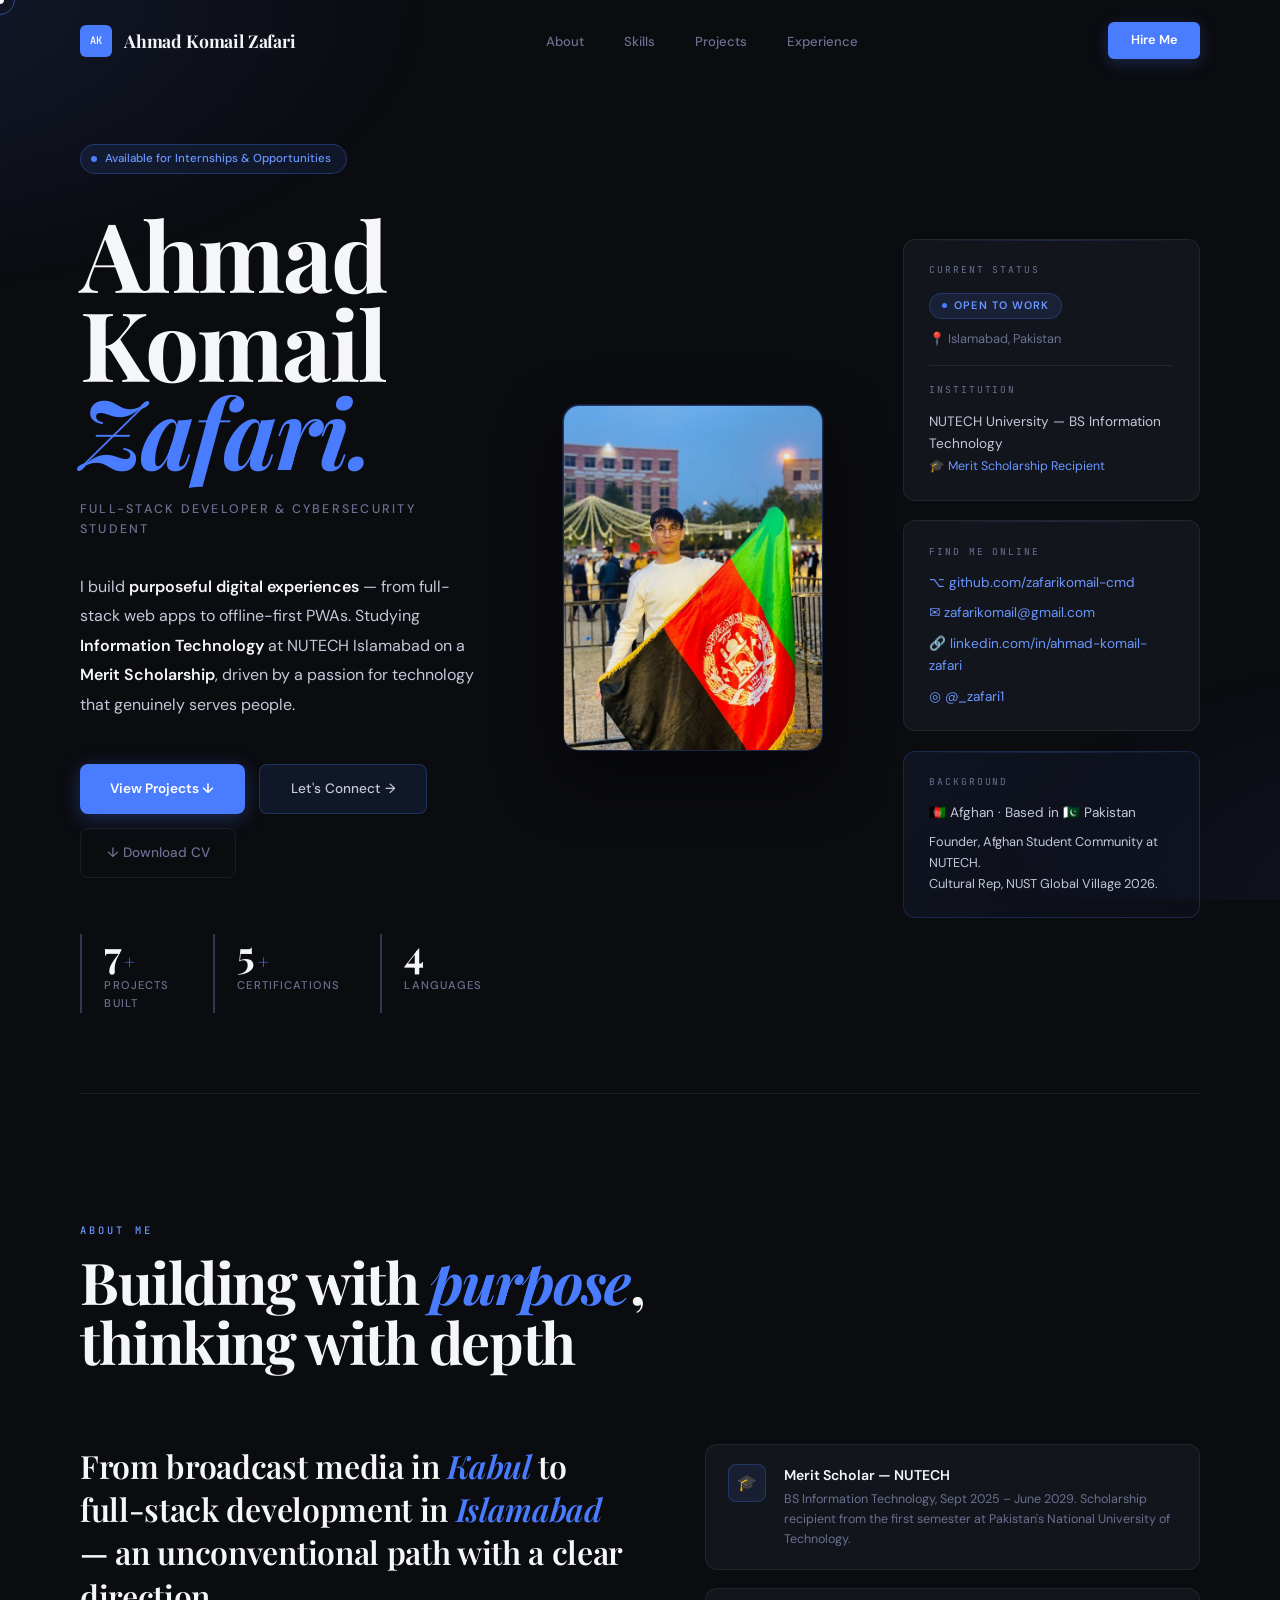
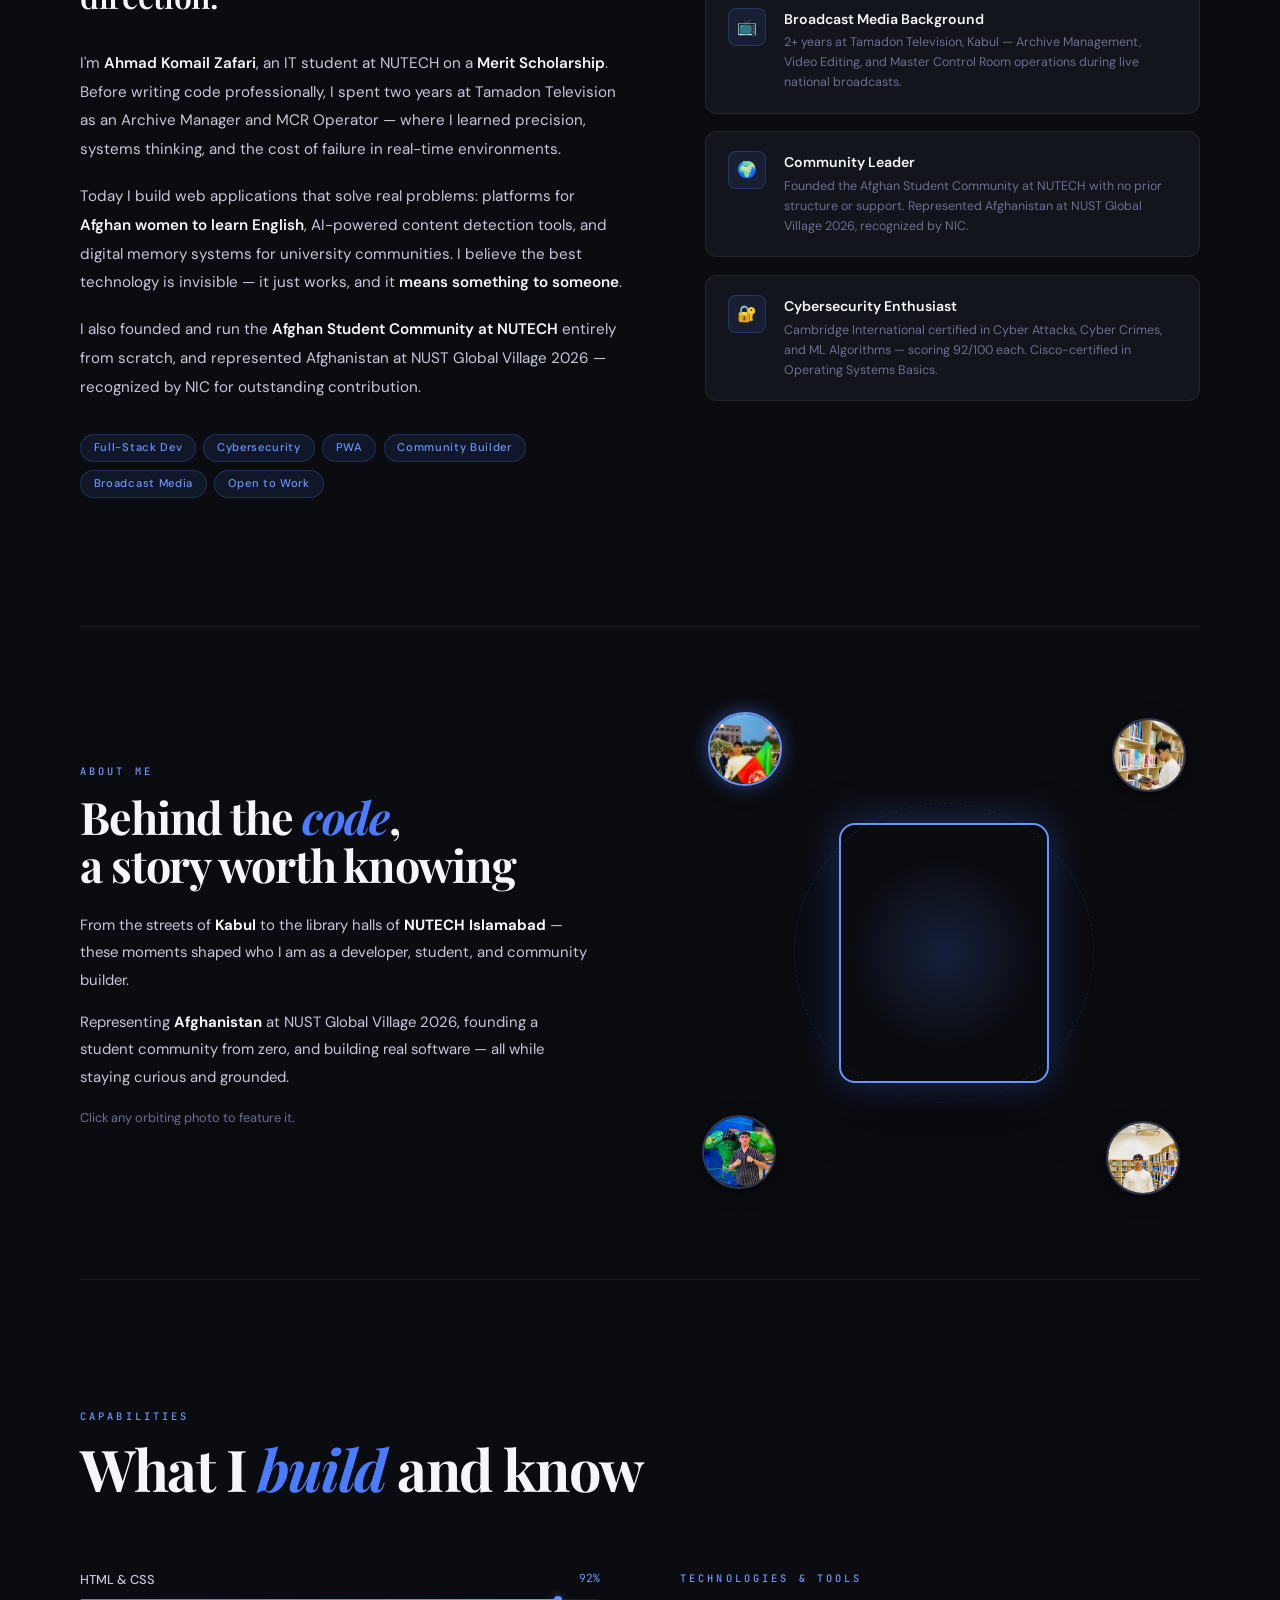
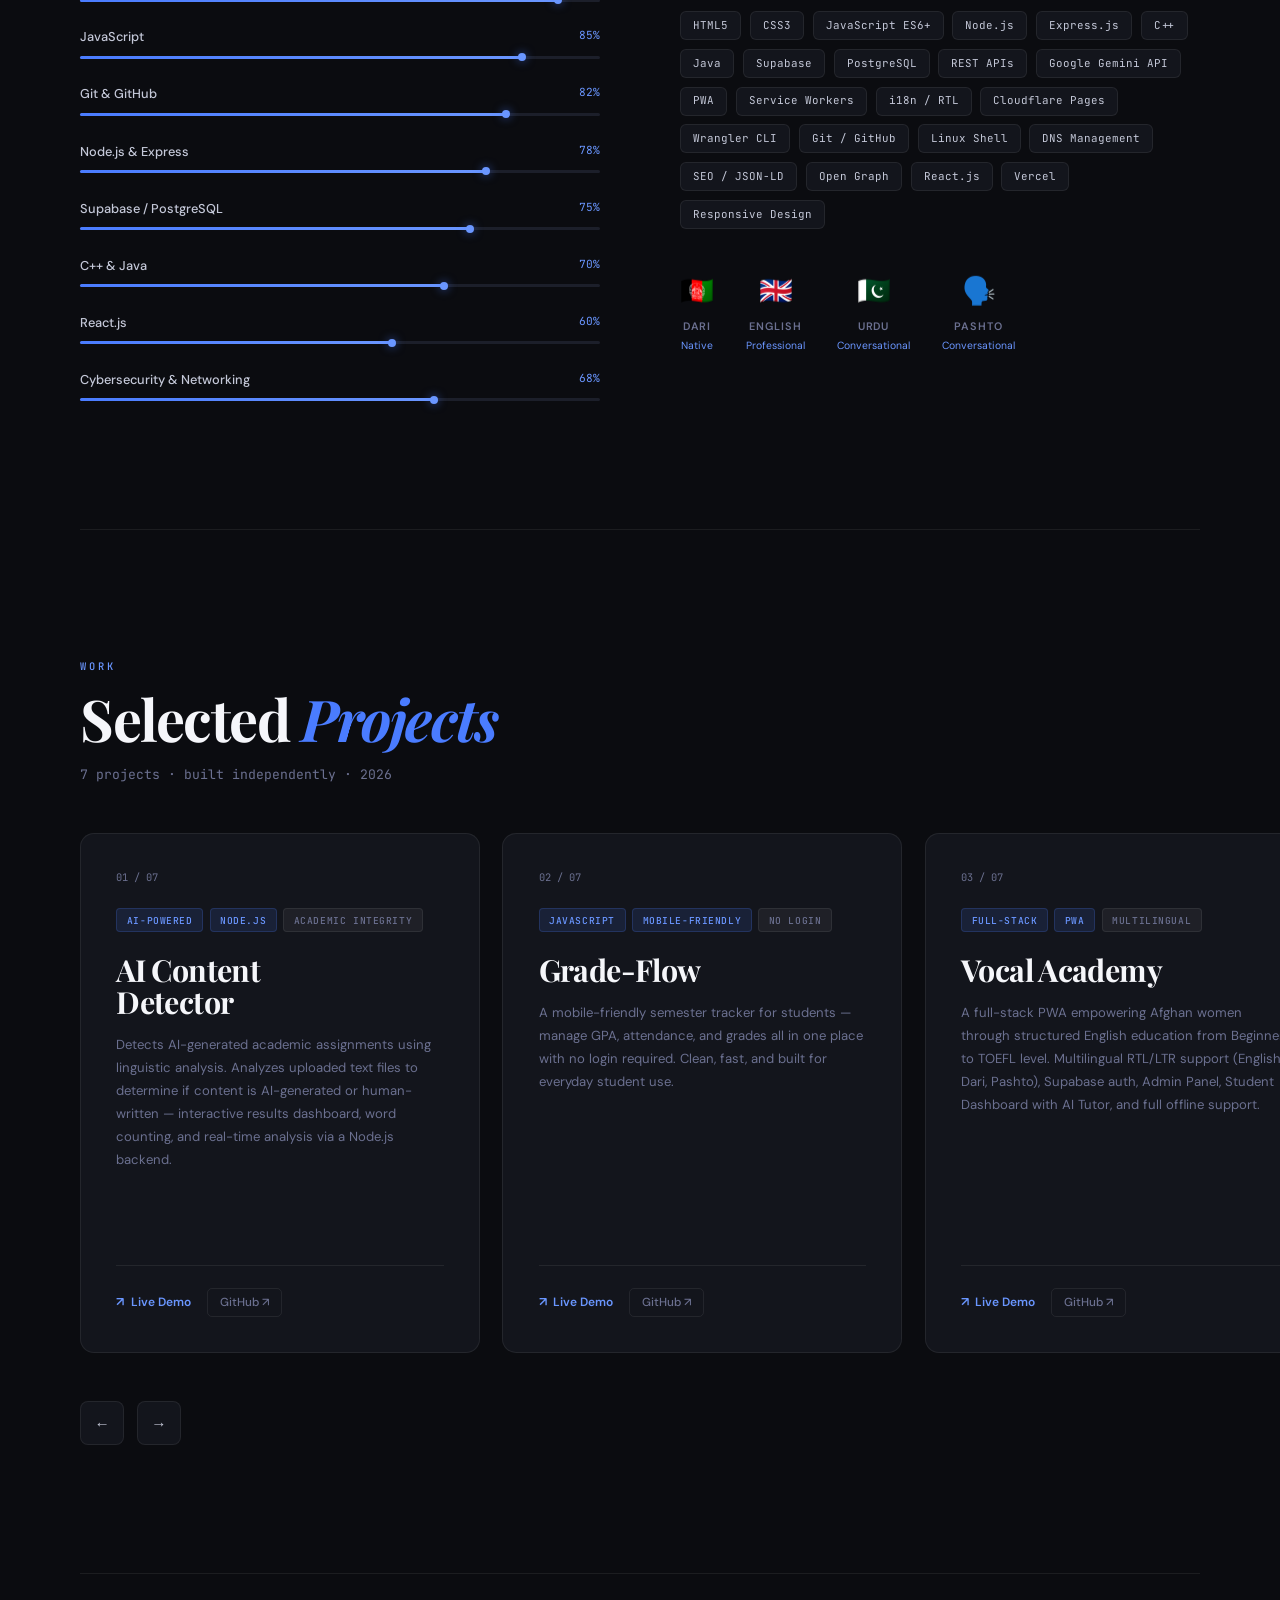
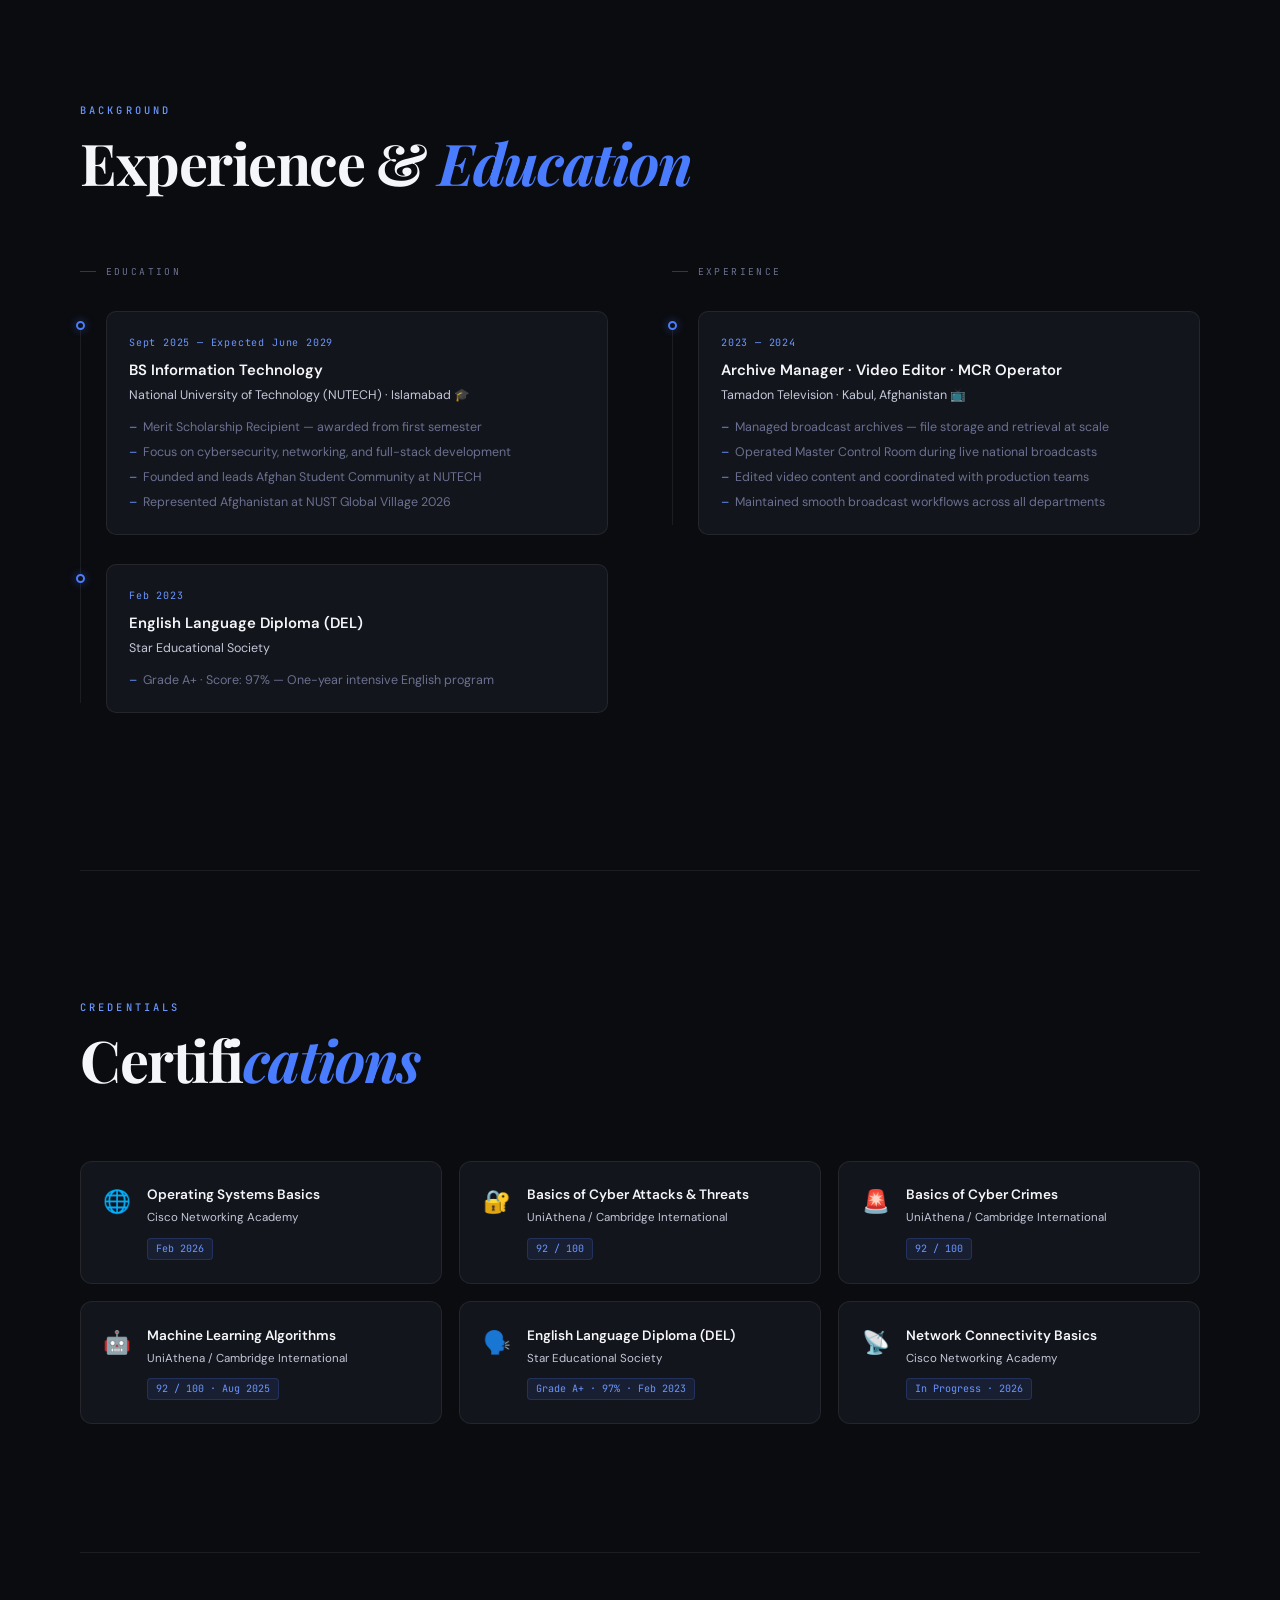
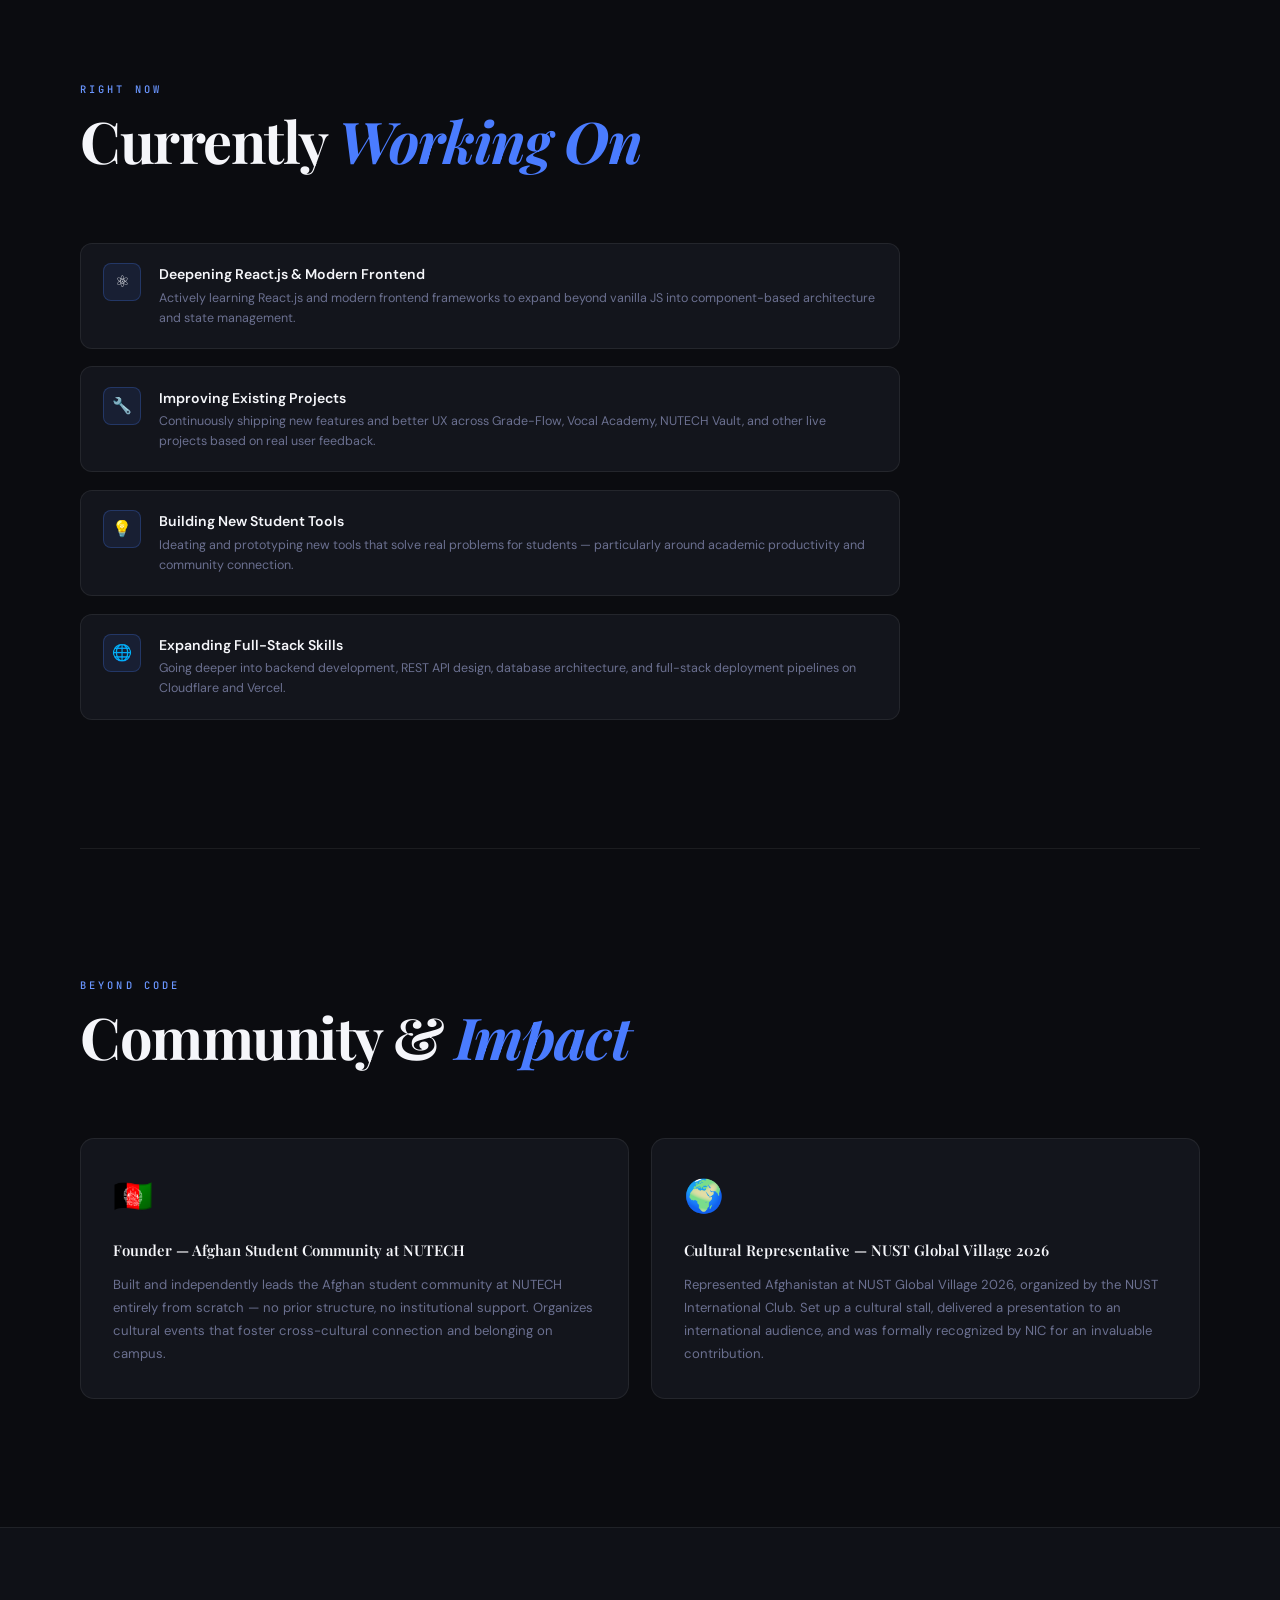
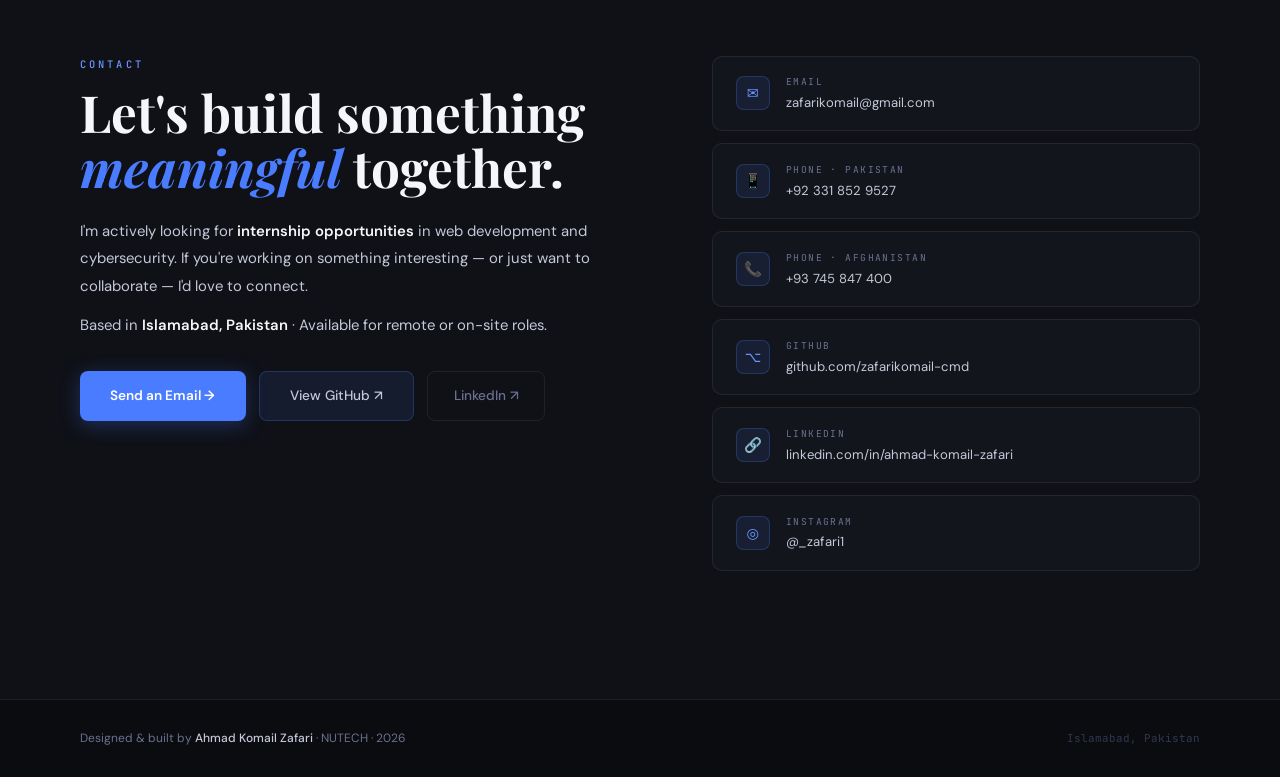
==== commit 680e7cfa: "Update fmt.Println message from 'Hello' to 'Goodbye'" ====
--- a/index.html
+++ b/index.html
@@ -667,7 +667,7 @@
     <div class="hero-btns he delay-4">
       <a href="#projects" class="btn-primary">View Projects ↓</a>
       <a href="#contact" class="btn-secondary">Let's Connect →</a>
-      <a id="downloadCv" href="#" download="Ahmad_Komail_Zafari_CV.pdf" class="btn-ghost">↓ Download CV</a>
+      <a id="downloadCv" href="[data-uri]" download="Ahmad_Komail_Zafari_CV.pdf" class="btn-ghost">↓ Download CV</a>
     </div>
 
     <div class="hero-stats he delay-5">
@@ -1400,9 +1400,5 @@
 function setTl(){ if(tlg) tlg.style.gridTemplateColumns = innerWidth < 768 ? '1fr' : '1fr 1fr' }
 setTl(); window.addEventListener('resize', setTl);
 </script>
-  <script>
-    // Inline: set CV download href
-    document.getElementById('downloadCv').href = '[data-uri]';
-  </script>
 </body>
 </html>
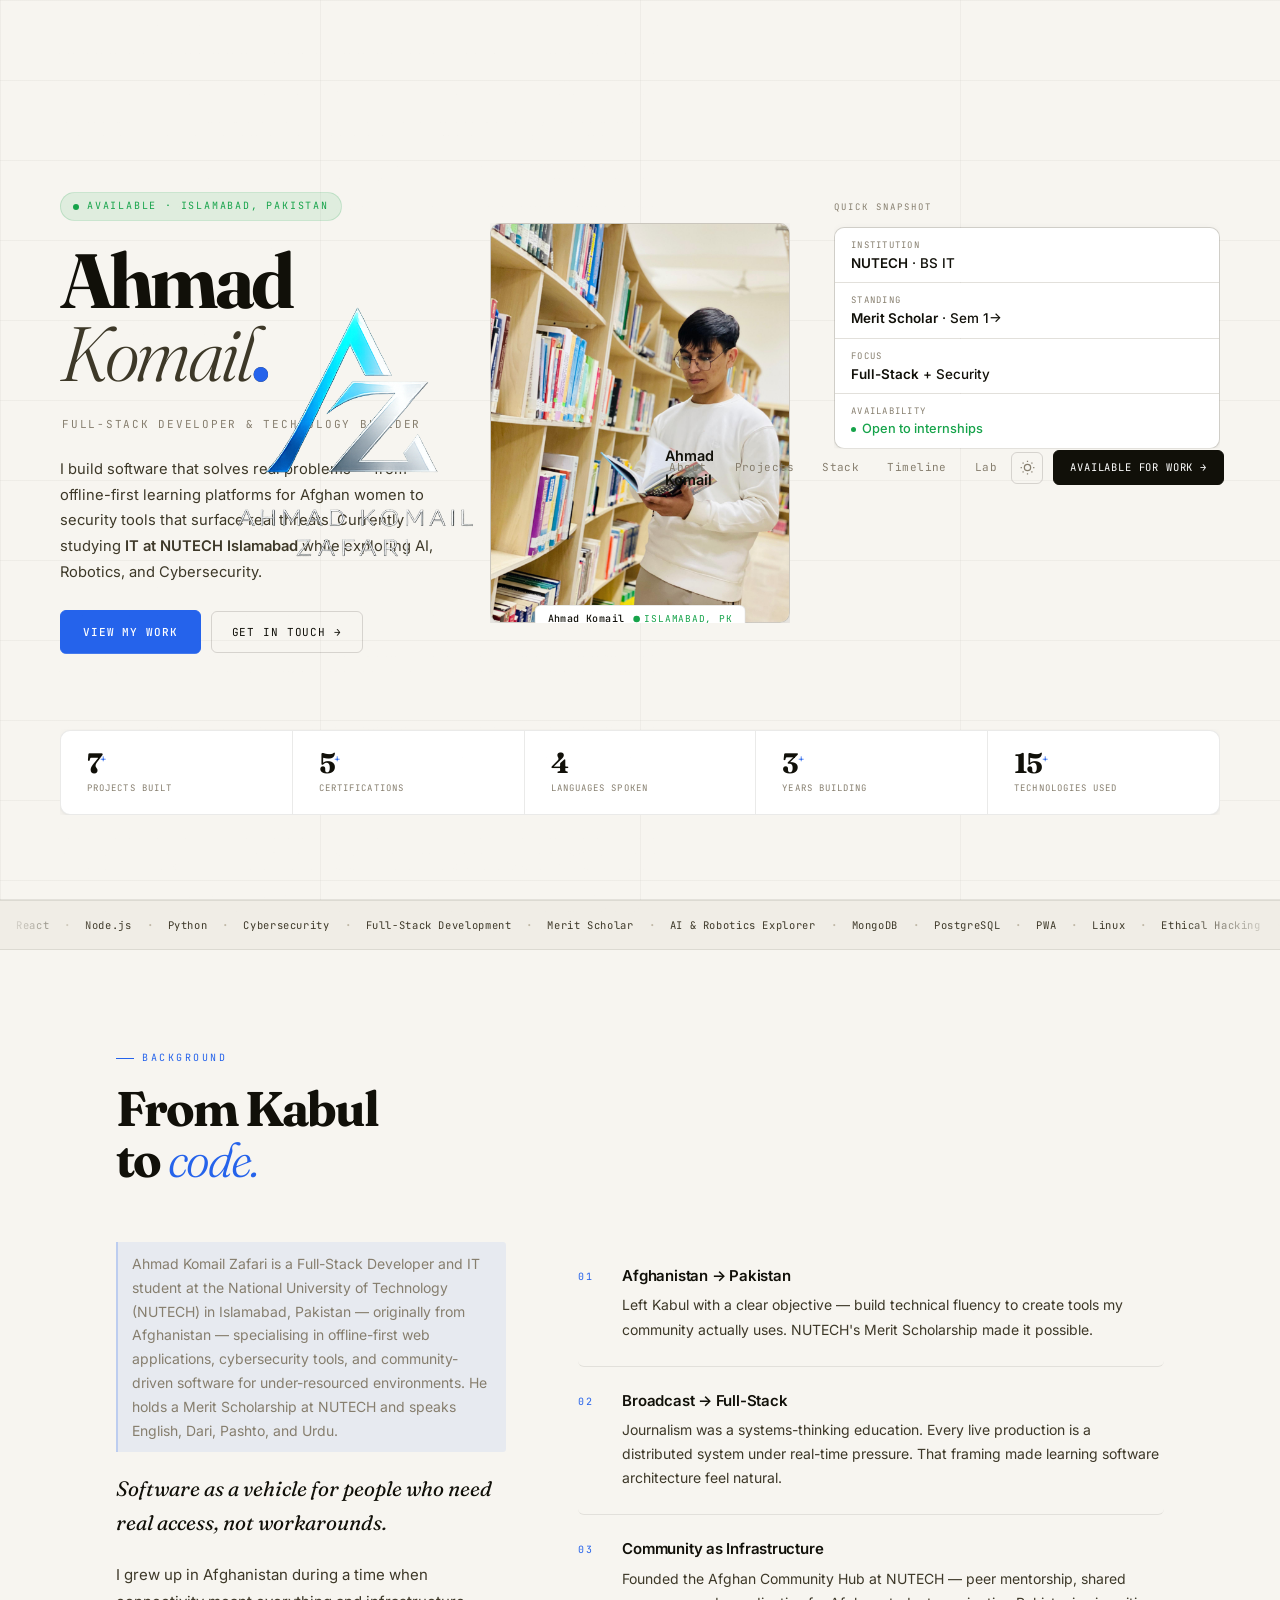
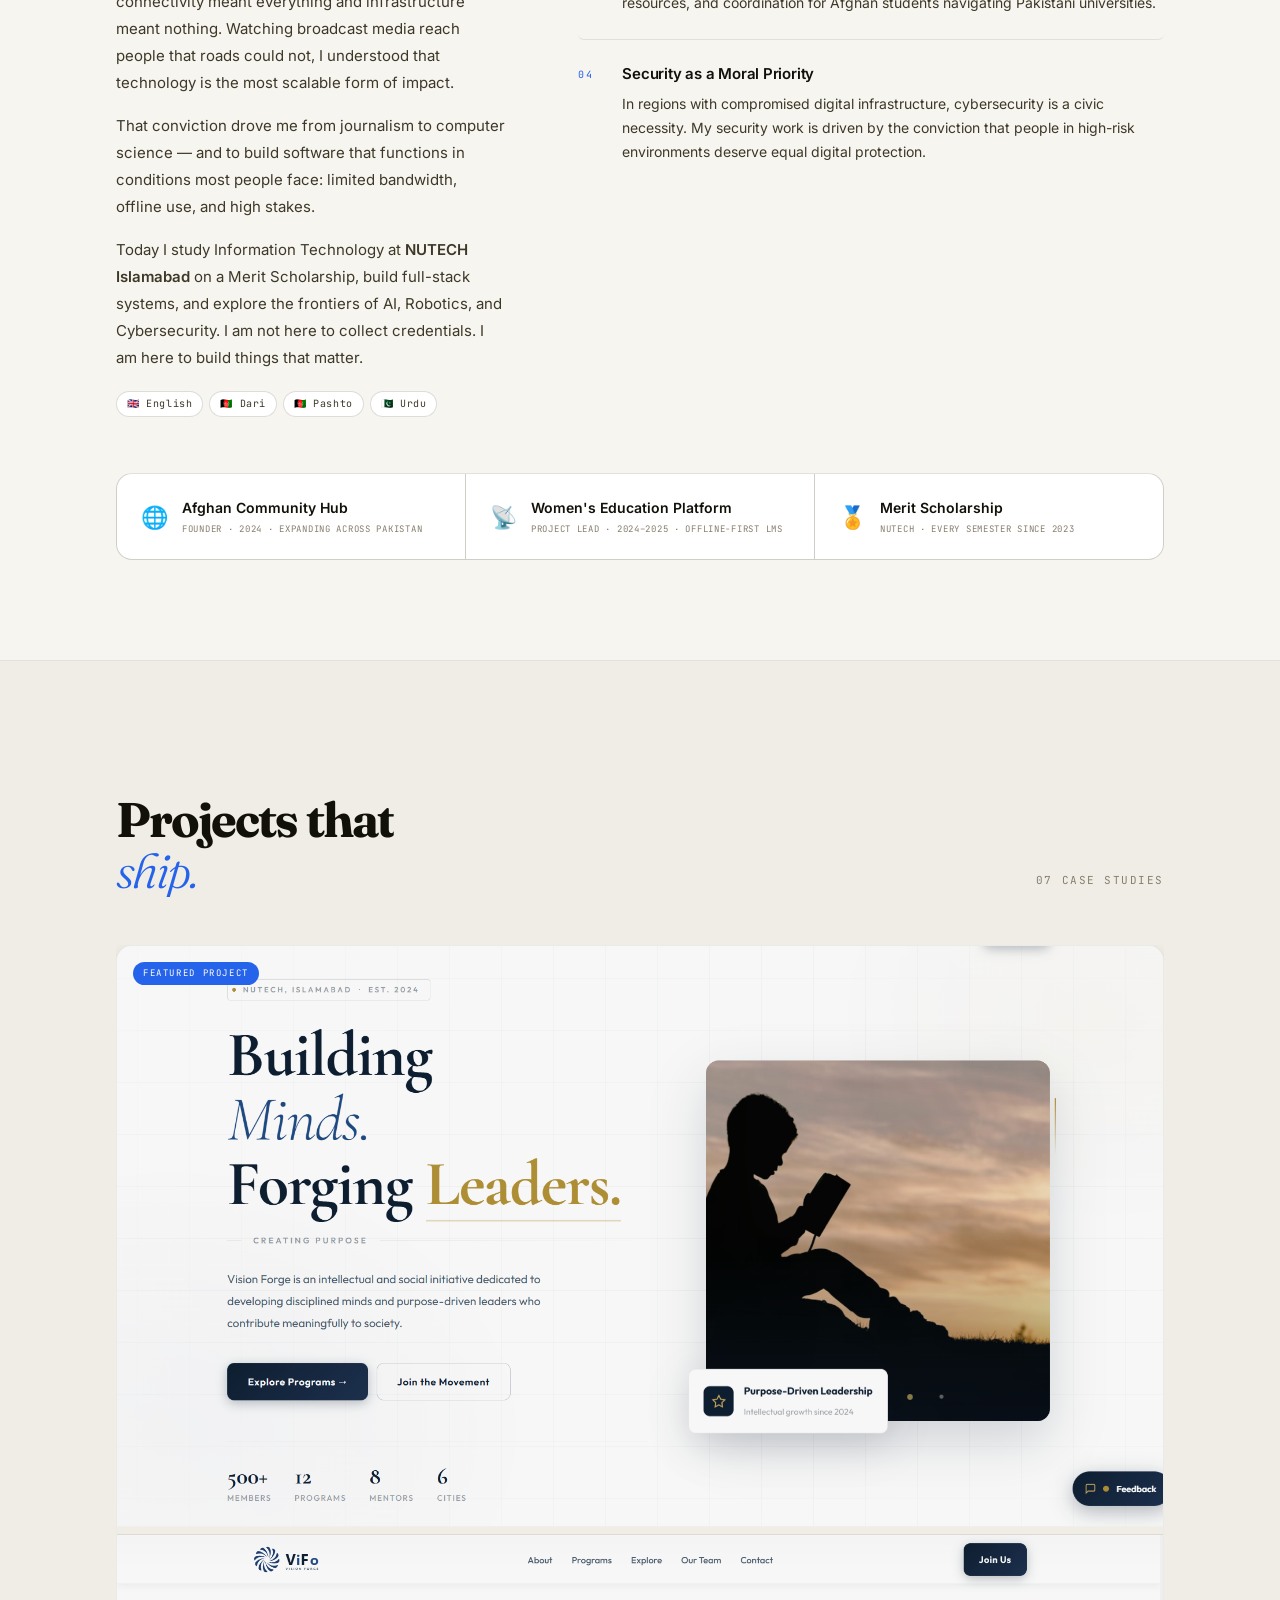
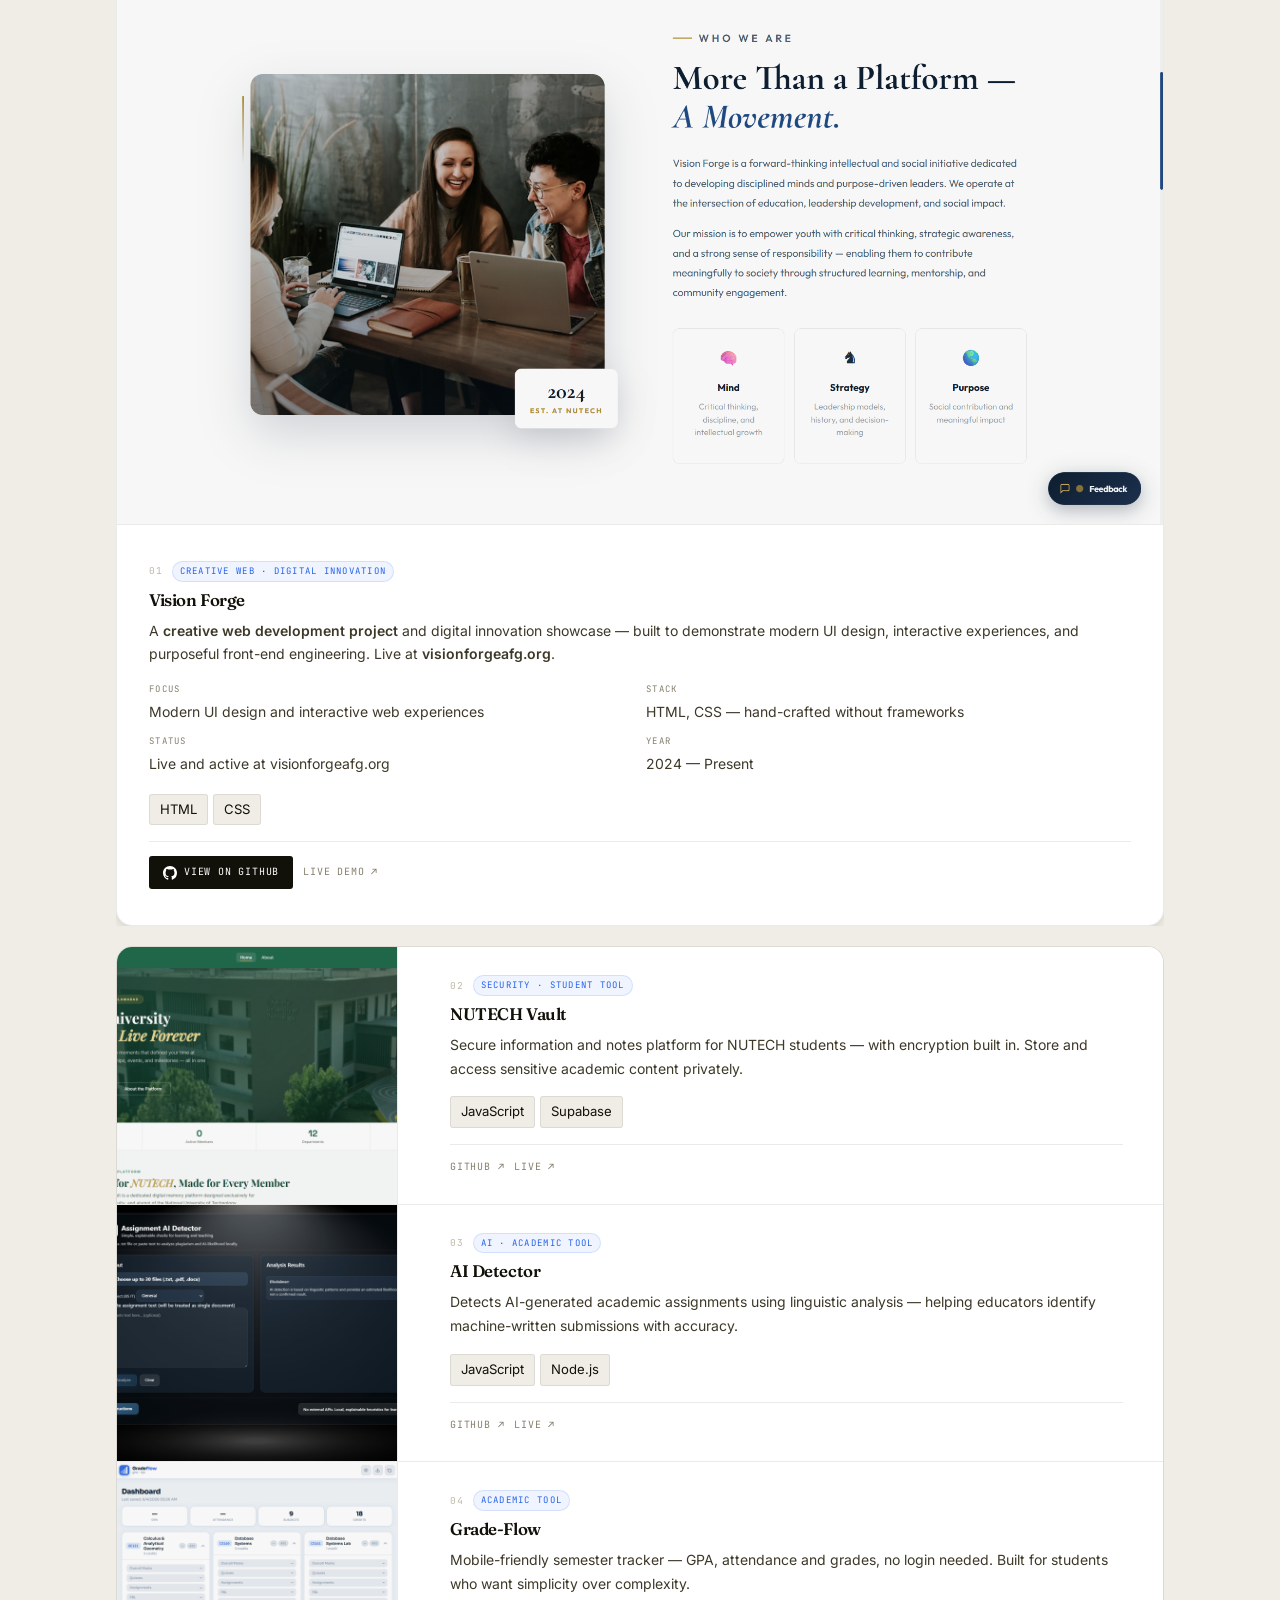
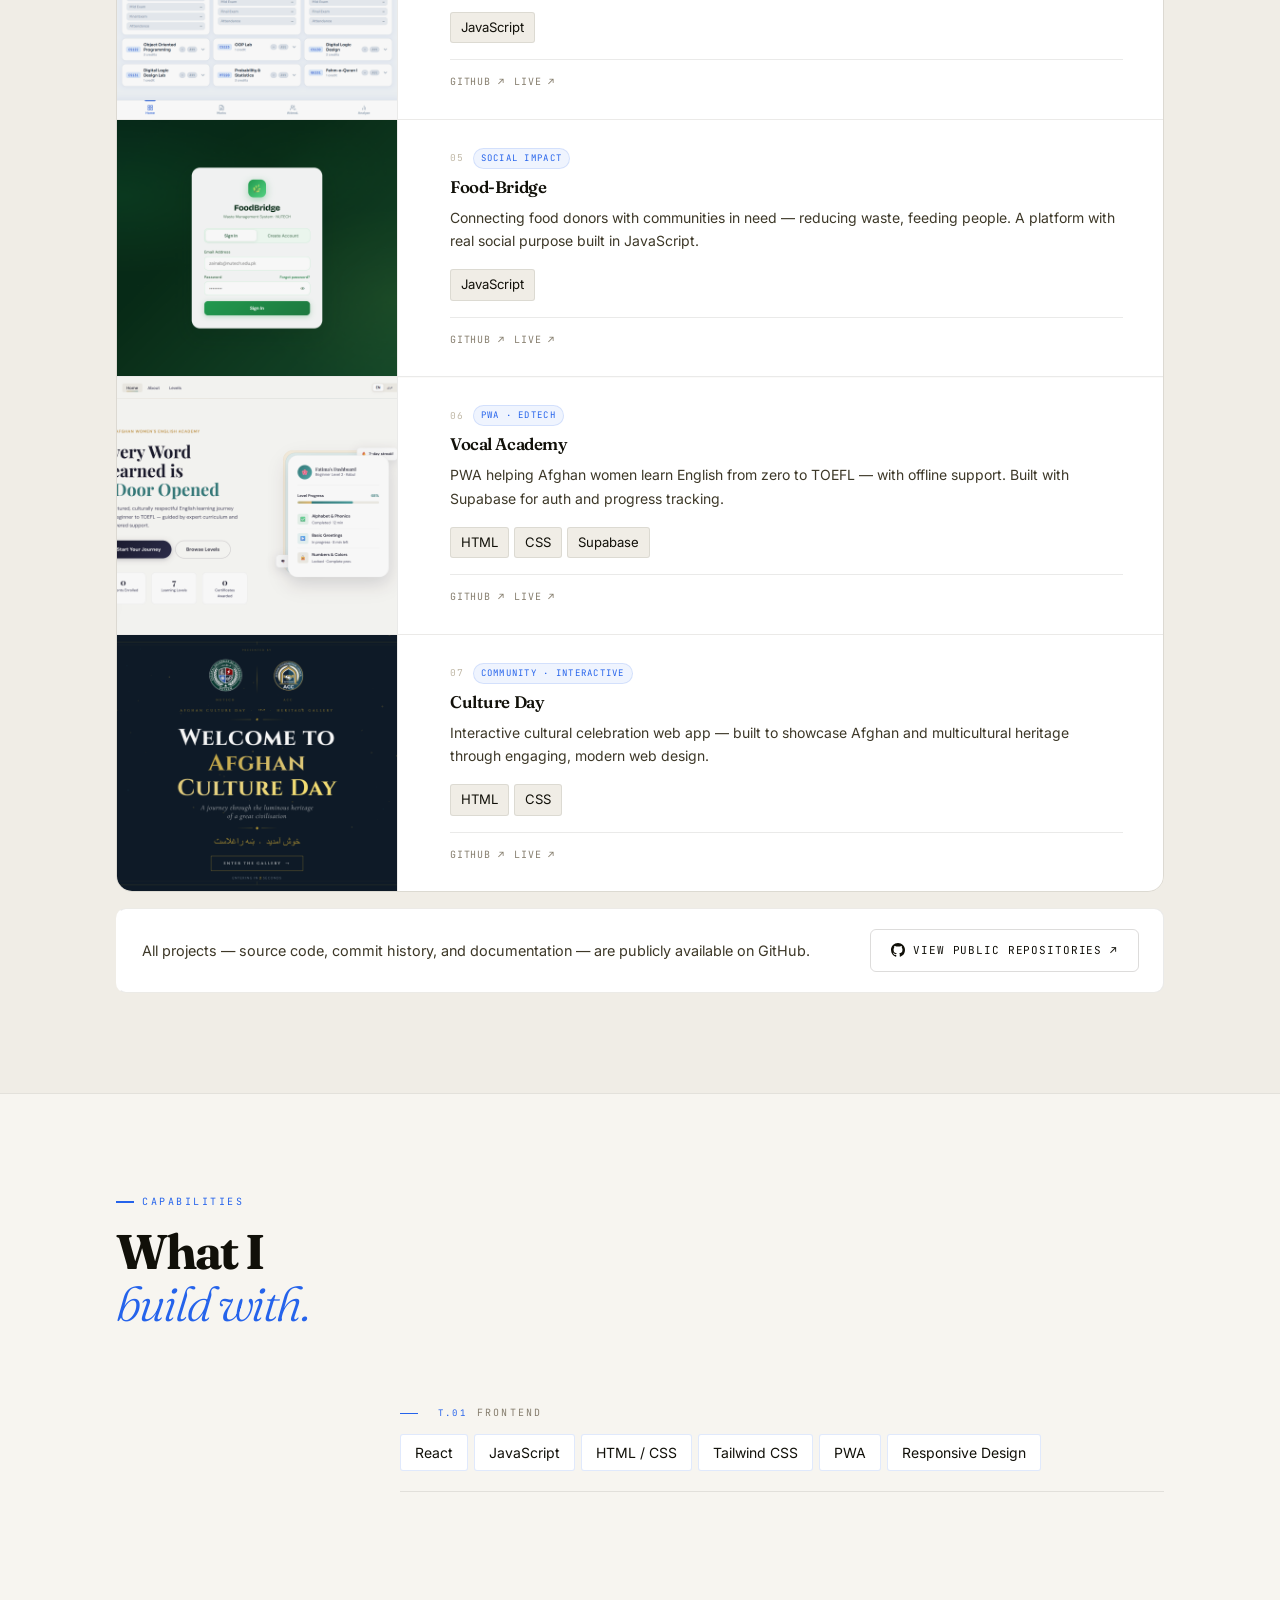
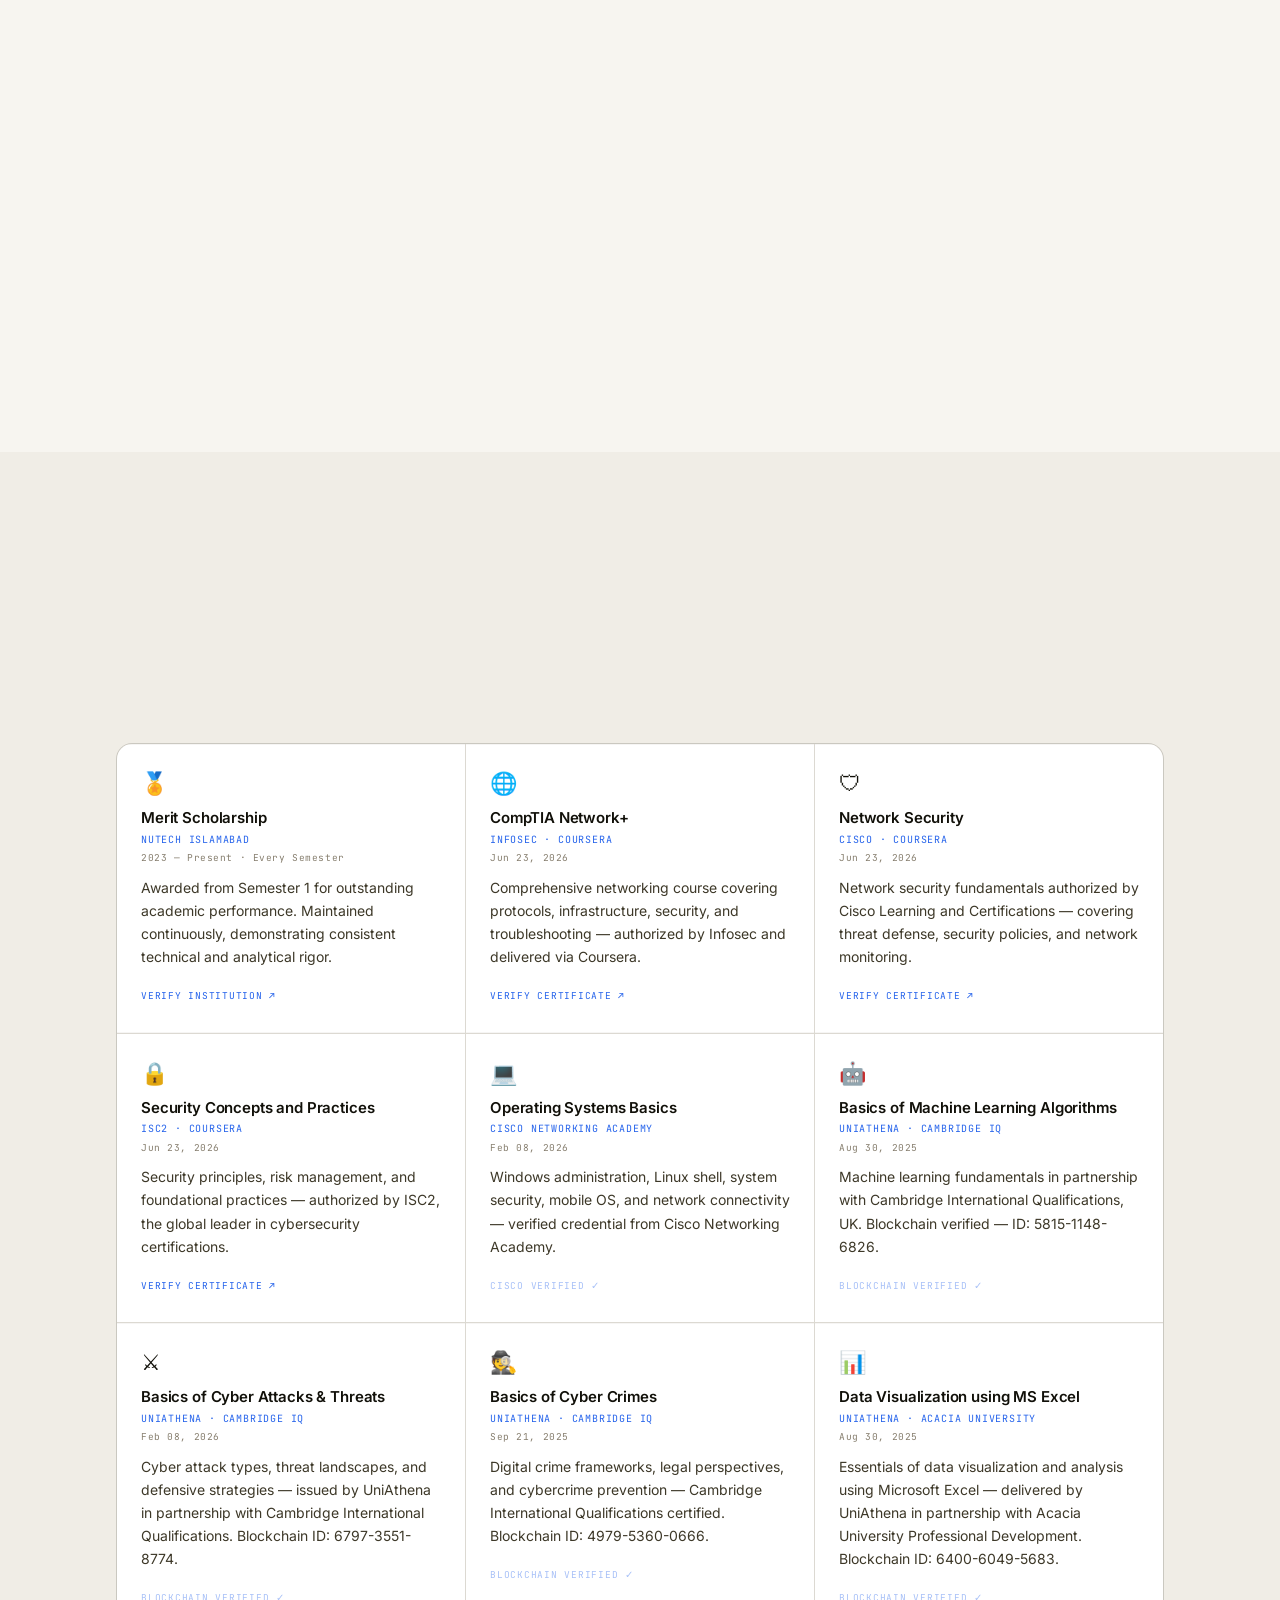
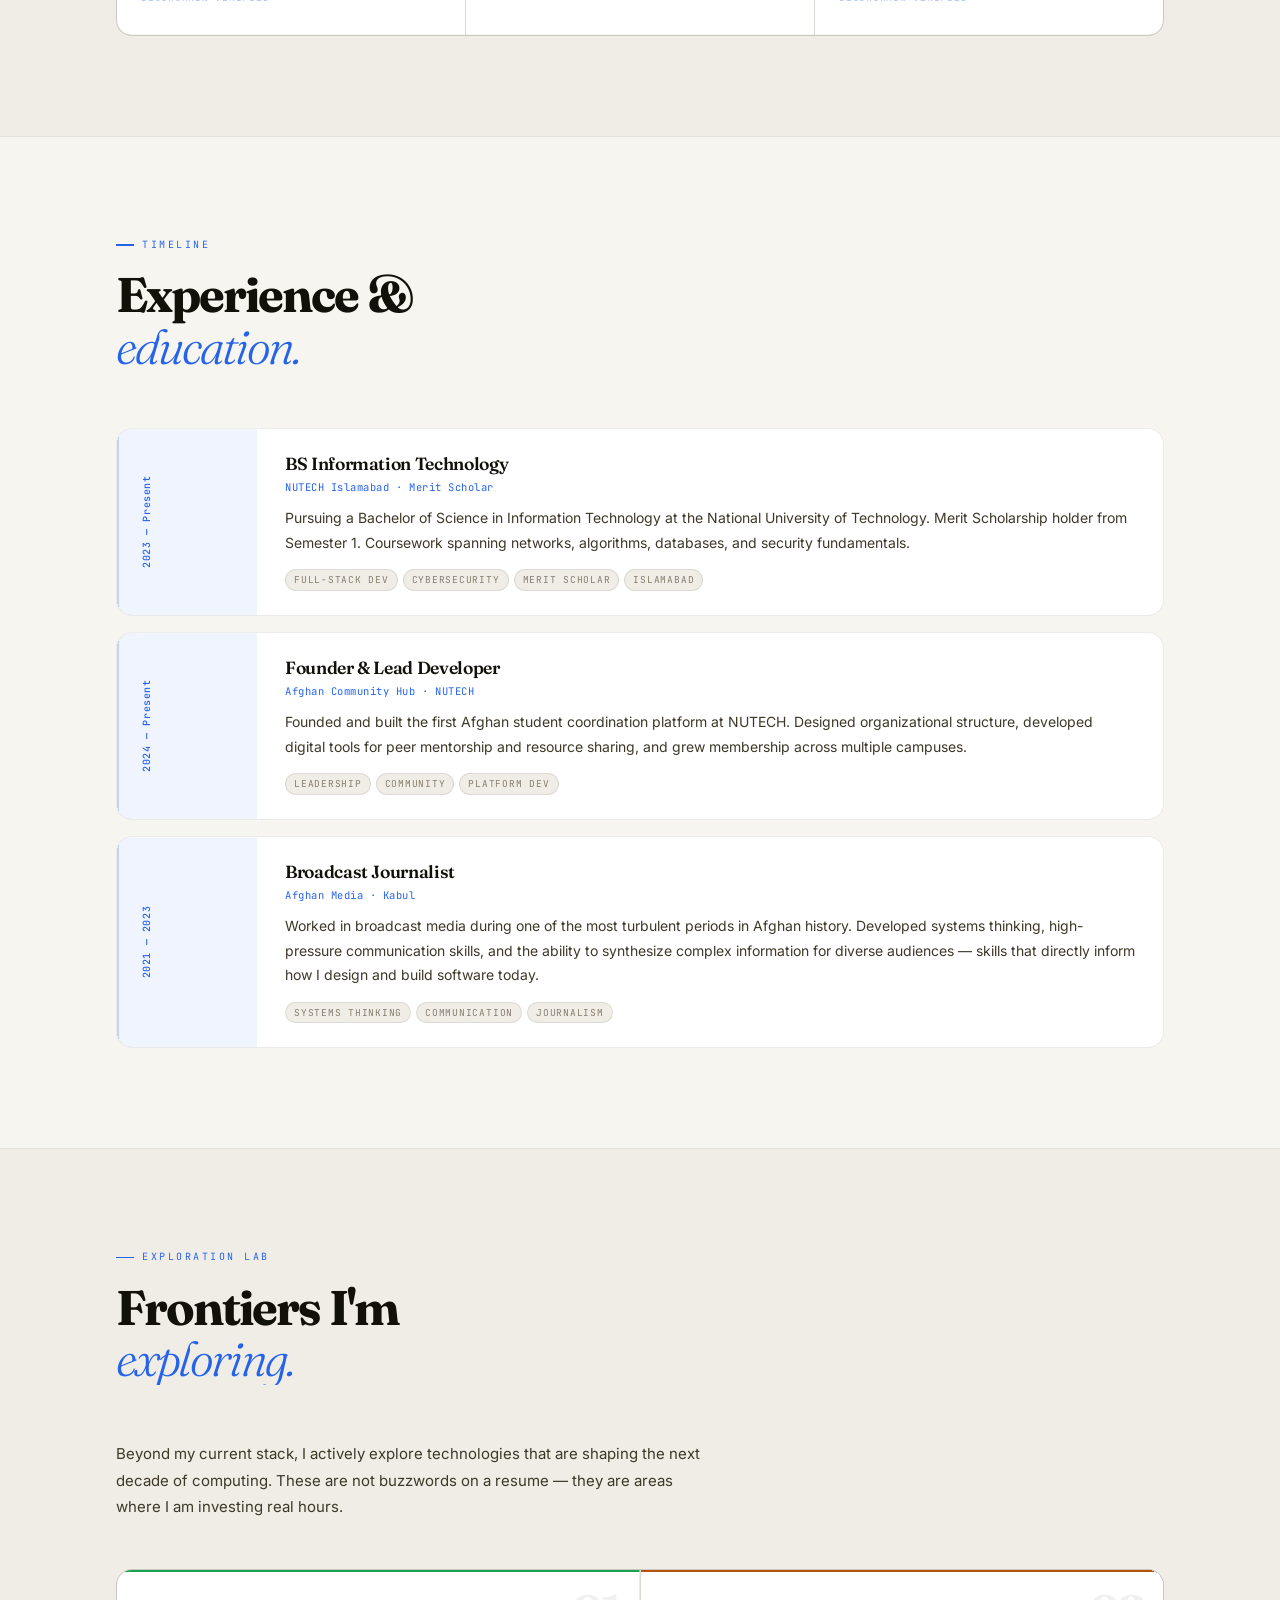
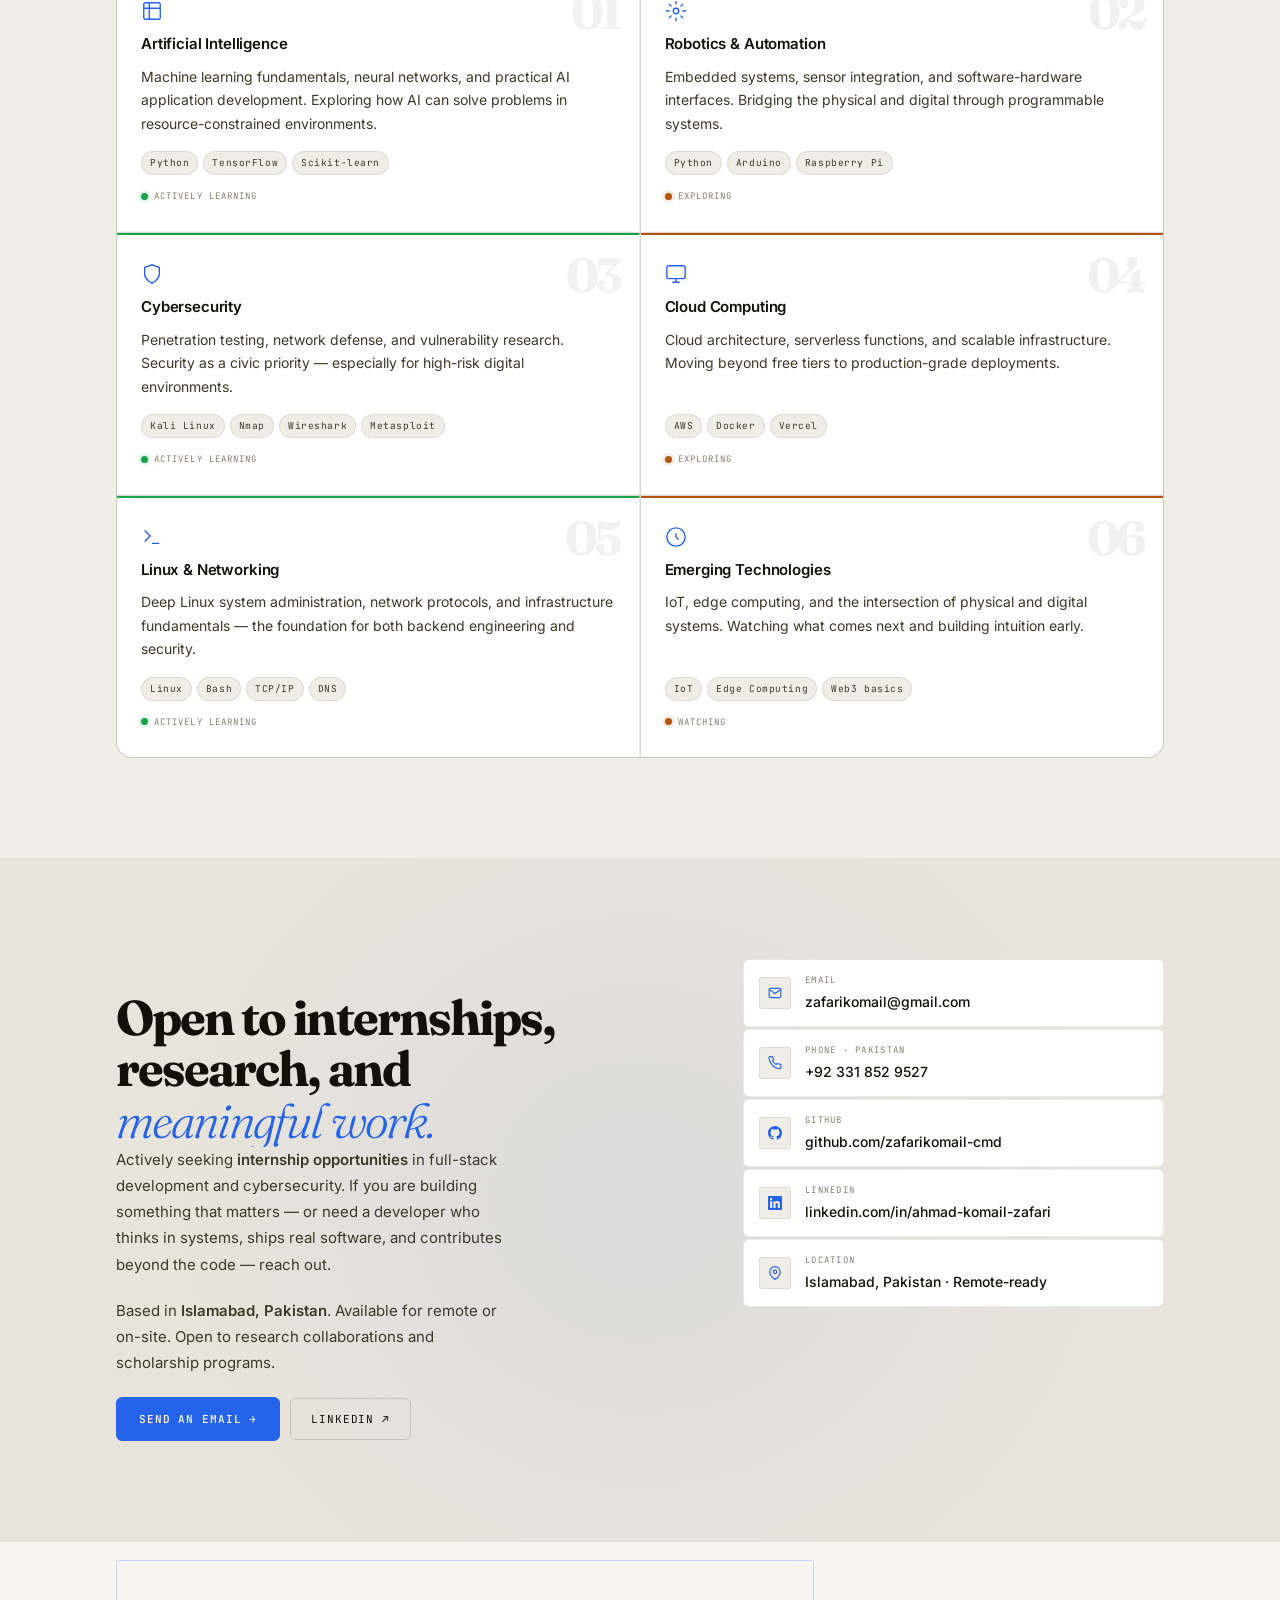
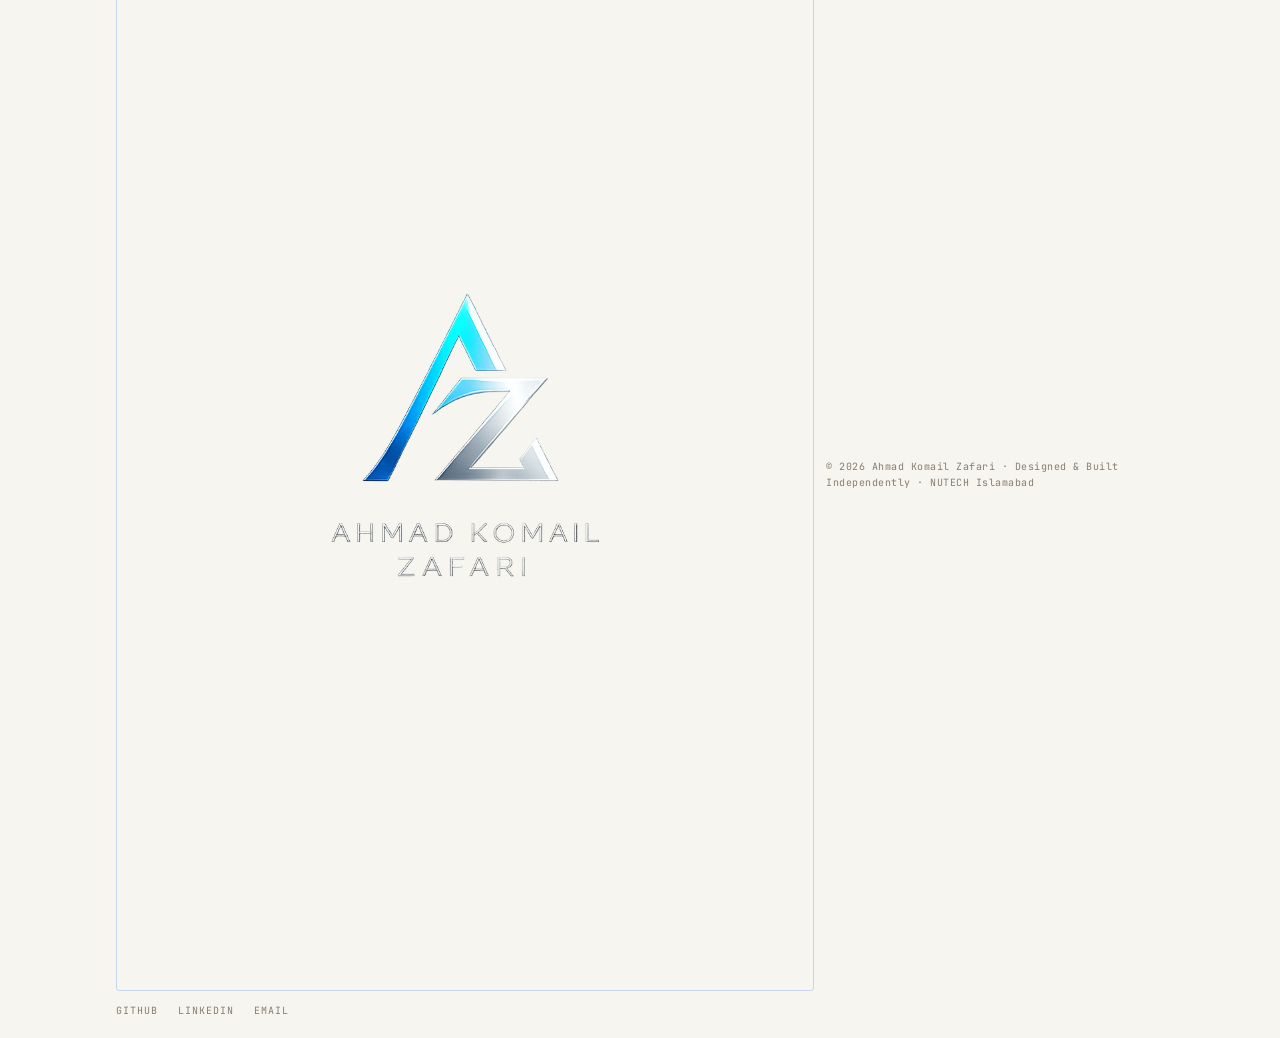
==== commit 6be6b0d3: "Update index.html" ====
--- a/index.html
+++ b/index.html
@@ -1,1404 +1,1298 @@
 <!DOCTYPE html>
-<html lang="en">
+<html lang="en" data-theme="light">
 <head>
 <meta charset="UTF-8">
 <meta name="viewport" content="width=device-width, initial-scale=1.0">
-<title>Ahmad Komail Zafari — Developer &amp; Cybersecurity Student</title>
-<meta name="description" content="Ahmad Komail Zafari — Full-Stack Developer &amp; Cybersecurity Student at NUTECH, Islamabad.">
+
+<!-- ── GOOGLE SEARCH CONSOLE VERIFICATION ── -->
+<meta name="google-site-verification" content="15a4ea3fcc6ec6dd">
+
+<!-- ── FAVICON ── -->
+<link rel="icon" type="image/png" sizes="32x32" href="Logo.png">
+<link rel="icon" type="image/png" sizes="16x16" href="Logo.png">
+<link rel="apple-touch-icon" sizes="180x180" href="Logo.png">
+<link rel="shortcut icon" href="Logo.png">
+
+<!-- ── PRELOAD CRITICAL ASSETS ── -->
+<link rel="preload" as="image" href="My Pic/1.jpg">
+<link rel="preload" as="style" href="style.css">
+
+<!-- ── PRIMARY META ── -->
+<title>Ahmad Komail Zafari — Full-Stack Developer & Technology Builder</title>
+<meta name="description" content="Ahmad Komail Zafari is a Full-Stack Developer and IT student at NUTECH Islamabad. He builds real software — from offline-first platforms to security tools — and explores AI, Robotics, Cybersecurity, and Emerging Technologies.">
+<meta name="keywords" content="Ahmad Komail Zafari, Ahmad Komail, Ahmad Zafari, Full Stack Developer, Web Developer, Cybersecurity, NUTECH Islamabad, Portfolio, React Developer, Node.js Developer">
+<meta name="author" content="Ahmad Komail Zafari">
+<meta name="robots" content="index, follow, max-snippet:-1, max-image-preview:large, max-video-preview:-1">
+<meta name="googlebot" content="index, follow, max-snippet:-1, max-image-preview:large, max-video-preview:-1">
+<meta name="rating" content="general">
+<meta name="revisit-after" content="7 days">
+<meta name="language" content="English">
+<meta name="geo.region" content="PK-IS">
+<meta name="geo.placename" content="Islamabad">
+<meta name="geo.position" content="33.6844;73.0479">
+<meta name="ICBM" content="33.6844, 73.0479">
+<!-- Entity identity links: rel="me" connects this site to Ahmad Komail Zafari's
+     social profiles, enabling Google to merge them into a single knowledge entity. -->
+<link rel="me" href="https://github.com/zafarikomail-cmd">
+<link rel="me" href="https://www.linkedin.com/in/ahmad-komail-zafari">
+<link rel="me" href="mailto:zafarikomail@gmail.com">
+<!-- TODO: Update the canonical URL and og:url below to your actual live domain before deploying -->
+<link rel="canonical" href="https://ahmadkomailzafari.pages.dev">
+
+<!-- ── OPEN GRAPH ── -->
+<!-- TODO: Create og-image.jpg (1200x630px) and place it at the root before deploying -->
+<meta property="og:type" content="website">
+<meta property="og:url" content="https://ahmadkomailzafari.pages.dev">
+<meta property="og:title" content="Ahmad Komail Zafari — Full-Stack Developer & Technology Builder">
+<meta property="og:description" content="Building software that solves real problems. Full-Stack Developer exploring AI, Cybersecurity, Robotics, and Emerging Tech at NUTECH Islamabad.">
+<meta property="og:image" content="https://ahmadkomailzafari.pages.dev/og-image.jpg">
+<meta property="og:image:width" content="1200">
+<meta property="og:image:height" content="630">
+<meta property="og:locale" content="en_US">
+<meta property="og:site_name" content="Ahmad Komail Zafari">
+
+<!-- ── TWITTER CARD ── -->
+<meta name="twitter:card" content="summary_large_image">
+<meta name="twitter:site" content="@zafarikomail">
+<meta name="twitter:creator" content="@zafarikomail">
+<meta name="twitter:title" content="Ahmad Komail Zafari — Full-Stack Developer">
+<meta name="twitter:description" content="Building software that solves real problems. Full-Stack Developer at NUTECH Islamabad.">
+<meta name="twitter:image" content="https://ahmadkomailzafari.pages.dev/og-image.jpg">
+<meta name="twitter:image:alt" content="Ahmad Komail Zafari — Full-Stack Developer portfolio">
+<meta property="og:image:alt" content="Ahmad Komail Zafari — Full-Stack Developer portfolio">
+
+<!-- ── THEME ── -->
+<meta name="theme-color" content="#F7F5F0" media="(prefers-color-scheme: light)">
+<meta name="theme-color" content="#0D0C0A" media="(prefers-color-scheme: dark)">
+<meta name="msapplication-TileColor" content="#F7F5F0">
+
+<!-- ── FONTS ── -->
 <link rel="preconnect" href="https://fonts.googleapis.com">
-<link href="https://fonts.googleapis.com/css2?family=Playfair+Display:ital,wght@0,600;0,700;1,600;1,700&family=DM+Sans:wght@300;400;500;600&family=JetBrains+Mono:wght@300;400;500&display=swap" rel="stylesheet">
-<style>
-*,*::before,*::after{margin:0;padding:0;box-sizing:border-box}
-html{scroll-behavior:smooth}
-
-:root{
-  --bg:        #0B0C10;
-  --bg2:       #0F1117;
-  --bg3:       #13151C;
-  --bg4:       #181B24;
-  --surface:   #1C1F2A;
-  --blue:      #4A7CFF;
-  --blue2:     #6A96FF;
-  --blue-dim:  rgba(74,124,255,.1);
-  --blue-glow: rgba(74,124,255,.18);
-  --white:     #F5F6FA;
-  --white2:    #C4C8D8;
-  --muted:     #6B7090;
-  --muted2:    #32374F;
-  --border:    rgba(255,255,255,.07);
-  --border2:   rgba(74,124,255,.25);
-  --serif:     'Playfair Display', Georgia, serif;
-  --sans:      'DM Sans', system-ui, sans-serif;
-  --mono:      'JetBrains Mono', monospace;
+<link rel="preconnect" href="https://fonts.gstatic.com" crossorigin>
+<link href="https://fonts.googleapis.com/css2?family=Inter:wght@300;400;500;600&family=Fraunces:ital,wght@0,300;0,600;0,700;1,300;1,600;1,700&family=JetBrains+Mono:wght@400;500&display=swap" rel="stylesheet">
+
+<!-- ── STYLESHEET ── -->
+<link rel="stylesheet" href="style.css">
+
+<!-- ── SCHEMA.ORG ── -->
+<script type="application/ld+json">
+{
+  "@context": "https://schema.org",
+  "@type": "Person",
+  "@id": "https://ahmadkomailzafari.pages.dev/#person",
+  "mainEntityOfPage": {
+    "@type": "WebPage",
+    "@id": "https://ahmadkomailzafari.pages.dev"
+  },
+  "name": "Ahmad Komail Zafari",
+  "alternateName": ["Ahmad Komail", "Ahmad Zafari", "Ahmad Komail Zafari Developer"],
+  "jobTitle": "Full-Stack Developer",
+  "description": "Ahmad Komail Zafari is a Full-Stack Developer and IT student at the National University of Technology (NUTECH) in Islamabad, Pakistan, originally from Afghanistan, specialising in offline-first web applications, cybersecurity tools, and community-driven software for under-resourced environments.",
+  "url": "https://ahmadkomailzafari.pages.dev",
+  "email": "zafarikomail@gmail.com",
+  "telephone": "+92-331-852-9527",
+  "image": "https://ahmadkomailzafari.pages.dev/Pic/1.jpg",
+  "nationality": "Afghan",
+  "address": {
+    "@type": "PostalAddress",
+    "addressLocality": "Islamabad",
+    "addressCountry": "PK"
+  },
+  "alumniOf": {
+    "@type": "CollegeOrUniversity",
+    "name": "National University of Technology (NUTECH)",
+    "url": "https://nutech.edu.pk",
+    "address": { "@type": "PostalAddress", "addressLocality": "Islamabad", "addressCountry": "PK" }
+  },
+  "hasOccupation": {
+    "@type": "Occupation",
+    "name": "Full-Stack Developer",
+    "occupationLocation": { "@type": "Country", "name": "Pakistan" },
+    "skills": "React, Node.js, Python, MongoDB, PostgreSQL, PWA, Cybersecurity, Ethical Hacking, Linux, Flask, Express, IndexedDB, Service Workers"
+  },
+  "knowsAbout": [
+    "Full-Stack Web Development",
+    "Offline-First Application Architecture",
+    "Progressive Web Apps",
+    "Cybersecurity",
+    "Ethical Hacking",
+    "Network Security",
+    "Python Programming",
+    "React Development",
+    "Node.js",
+    "MongoDB",
+    "PostgreSQL",
+    "Linux",
+    "Artificial Intelligence",
+    "Robotics"
+  ],
+  "knowsLanguage": ["English", "Dari", "Pashto", "Urdu"],
+  "hasCredential": [
+    {
+      "@type": "EducationalOccupationalCredential",
+      "name": "Merit Scholarship",
+      "credentialCategory": "scholarship",
+      "recognizedBy": { "@type": "Organization", "name": "National University of Technology (NUTECH)", "url": "https://nutech.edu.pk" },
+      "validFrom": "2023"
+    },
+    {
+      "@type": "EducationalOccupationalCredential",
+      "name": "Network Security Fundamentals",
+      "credentialCategory": "certificate",
+      "recognizedBy": { "@type": "Organization", "name": "Cisco Networking Academy", "url": "https://www.netacad.com" }
+    },
+    {
+      "@type": "EducationalOccupationalCredential",
+      "name": "Ethical Hacking Fundamentals",
+      "credentialCategory": "certificate",
+      "recognizedBy": { "@type": "Organization", "name": "TryHackMe", "url": "https://tryhackme.com" }
+    },
+    {
+      "@type": "EducationalOccupationalCredential",
+      "name": "Full-Stack Web Development",
+      "credentialCategory": "certificate",
+      "recognizedBy": { "@type": "Organization", "name": "freeCodeCamp", "url": "https://www.freecodecamp.org" }
+    },
+    {
+      "@type": "EducationalOccupationalCredential",
+      "name": "Python Programming",
+      "credentialCategory": "certificate",
+      "recognizedBy": { "@type": "Organization", "name": "Google / Coursera", "url": "https://www.coursera.org" }
+    }
+  ],
+  "subjectOf": [
+    {
+      "@type": "WebPage",
+      "url": "https://ahmadkomailzafari.pages.dev",
+      "name": "Ahmad Komail Zafari — Portfolio",
+      "description": "Official portfolio of Ahmad Komail Zafari, Full-Stack Developer and IT student at NUTECH Islamabad."
+    },
+    {
+      "@type": "DigitalDocument",
+      "name": "Ahmad Komail Zafari — Curriculum Vitae",
+      "url": "https://ahmadkomailzafari.pages.dev/assets/cv/Ahmad_Komail_Zafari_CV.pdf",
+      "encodingFormat": "application/pdf",
+      "description": "Curriculum Vitae of Ahmad Komail Zafari, Full-Stack Developer and IT student at NUTECH Islamabad."
+    }
+  ],
+  "sameAs": [
+    "https://github.com/zafarikomail-cmd",
+    "https://www.linkedin.com/in/ahmad-komail-zafari"
+  ]
 }
-
-body{
-  background:var(--bg);
-  color:var(--white);
-  font-family:var(--sans);
-  overflow-x:hidden;
-  line-height:1.6;
-  cursor:none;
-}
-
-::-webkit-scrollbar{width:3px}
-::-webkit-scrollbar-track{background:var(--bg2)}
-::-webkit-scrollbar-thumb{background:var(--blue);border-radius:99px}
-
-/* ─── PROGRESS ─── */
-#progress{
-  position:fixed;top:0;left:0;z-index:9999;height:2px;width:0%;
-  background:linear-gradient(90deg,var(--blue),var(--blue2));
-  transition:width .1s linear;
-}
-
-/* ─── AMBIENT BG ─── */
-.ambient{
-  position:fixed;inset:0;z-index:0;pointer-events:none;
-  background:
-    radial-gradient(ellipse 80% 60% at -10% 0%,   rgba(74,124,255,.12) 0%, transparent 55%),
-    radial-gradient(ellipse 60% 50% at 110% 100%,  rgba(74,124,255,.08) 0%, transparent 55%);
-}
-
-/* ─── CURSOR ─── */
-#cur{
-  position:fixed;width:8px;height:8px;background:var(--white);border-radius:50%;
-  pointer-events:none;z-index:9998;transform:translate(-50%,-50%);
-  transition:width .18s,height .18s,background .18s;
-}
-#curRing{
-  position:fixed;width:30px;height:30px;
-  border:1px solid rgba(74,124,255,.5);border-radius:50%;
-  pointer-events:none;z-index:9997;transform:translate(-50%,-50%);
-  transition:width .28s,height .28s;
-}
-.hover-cur #cur{width:18px;height:18px;background:var(--blue)}
-.hover-cur #curRing{width:50px;height:50px}
-
-/* ─── LOADER ─── */
-#loader{
-  position:fixed;inset:0;z-index:9000;background:var(--bg);
-  display:flex;align-items:center;justify-content:center;flex-direction:column;gap:2.2rem;
-  transition:opacity .7s ease, visibility .7s ease;
-}
-#loader.done{opacity:0;visibility:hidden;pointer-events:none}
-.loader-eyebrow{
-  font-family:var(--mono);font-size:.68rem;letter-spacing:.3em;text-transform:uppercase;
-  color:var(--muted);opacity:0;animation:fadeUp .5s ease .2s forwards;
-}
-.loader-name{
-  font-family:var(--serif);font-size:clamp(1.8rem,4vw,3rem);font-weight:700;
-  color:var(--white);letter-spacing:-.01em;overflow:hidden;
-}
-.loader-name span{
-  display:inline-block;opacity:0;transform:translateY(50px);
-  animation:revealChar .6s cubic-bezier(.16,1,.3,1) forwards;
-}
-.loader-bar{
-  width:0;height:1px;
-  background:linear-gradient(90deg,transparent,var(--blue),transparent);
-  animation:barGrow 1.8s ease .6s forwards;
-}
-@keyframes barGrow{to{width:220px}}
-@keyframes revealChar{to{opacity:1;transform:translateY(0)}}
-@keyframes fadeUp{to{opacity:1}}
-@keyframes fadeIn{to{opacity:1}}
-
-/* ─── NAV ─── */
-nav{
-  position:fixed;top:0;left:0;right:0;z-index:800;
-  padding:1.4rem 5rem;
-  display:flex;justify-content:space-between;align-items:center;
-  transition:all .35s ease;
-}
-nav.scrolled{
-  background:rgba(11,12,16,.9);
-  backdrop-filter:blur(24px);-webkit-backdrop-filter:blur(24px);
-  border-bottom:1px solid var(--border);padding:1rem 5rem;
-}
-.logo{
-  font-family:var(--serif);font-size:1.1rem;font-weight:700;
-  color:var(--white);text-decoration:none;letter-spacing:-.01em;
-  display:flex;align-items:center;gap:.75rem;
-}
-.logo-mark{
-  width:32px;height:32px;background:var(--blue);border-radius:6px;
-  display:flex;align-items:center;justify-content:center;
-  font-family:var(--mono);font-size:.65rem;color:#fff;font-weight:500;
-  flex-shrink:0;
-}
-.nav-links{display:flex;gap:2.5rem;list-style:none;align-items:center}
-.nav-links a{
-  font-size:.82rem;font-weight:500;color:var(--muted);text-decoration:none;
-  transition:color .2s;
-}
-.nav-links a:hover{color:var(--white)}
-.nav-hire{
-  font-size:.8rem;font-weight:600;color:#fff;background:var(--blue);
-  padding:.5rem 1.4rem;border-radius:6px;text-decoration:none;
-  transition:all .2s;box-shadow:0 4px 16px rgba(74,124,255,.25);
-}
-.nav-hire:hover{background:var(--blue2);box-shadow:0 4px 24px rgba(74,124,255,.4);transform:translateY(-2px)}
-.hamburger{display:none;flex-direction:column;gap:5px;background:none;border:none;cursor:none}
-.hamburger span{width:22px;height:1.5px;background:var(--white);display:block;transition:all .3s}
-
-/* ─── HERO ─── */
-.hero{
-  min-height:100vh;display:flex;align-items:center;
-  padding:9rem 5rem 5rem;max-width:1360px;margin:0 auto;
-  position:relative;z-index:10;gap:5rem;
-}
-.hero-l{flex:1.15}
-.hero-r{flex:.85;display:flex;flex-direction:column;gap:1.2rem}
-
-.hero-pill{
-  display:inline-flex;align-items:center;gap:.55rem;
-  border:1px solid rgba(74,124,255,.3);border-radius:999px;
-  padding:.3rem .9rem .3rem .6rem;
-  font-size:.72rem;font-weight:500;color:var(--blue2);
-  margin-bottom:2.2rem;background:var(--blue-dim);
-}
-.pill-dot{width:6px;height:6px;border-radius:50%;background:var(--blue);animation:pulse 2s infinite}
-@keyframes pulse{0%,100%{opacity:1;transform:scale(1)}50%{opacity:.4;transform:scale(.6)}}
-
-h1{
-  font-family:var(--serif);
-  font-size:clamp(3.6rem,7.5vw,7rem);
-  line-height:.92;letter-spacing:-.02em;margin-bottom:1.6rem;font-weight:700;
-}
-h1 .line1{display:block;color:var(--white)}
-h1 .line2{display:block;color:var(--white)}
-h1 .line3{display:block;color:var(--blue);font-style:italic}
-
-.hero-sub{
-  font-size:.78rem;font-weight:500;letter-spacing:.18em;text-transform:uppercase;
-  color:var(--muted);margin-bottom:2rem;
-}
-
-.hero-p{font-size:1rem;line-height:1.85;color:var(--white2);max-width:500px;margin-bottom:2.8rem}
-.hero-p strong{color:var(--white);font-weight:600}
-
-.hero-btns{display:flex;gap:.9rem;flex-wrap:wrap;margin-bottom:3.5rem}
-.btn-primary{
-  display:inline-flex;align-items:center;gap:.55rem;background:var(--blue);color:#fff;
-  padding:.8rem 1.9rem;border-radius:8px;text-decoration:none;font-weight:600;font-size:.85rem;
-  transition:all .2s;box-shadow:0 4px 20px rgba(74,124,255,.3);
-}
-.btn-primary:hover{background:var(--blue2);transform:translateY(-2px);box-shadow:0 8px 28px rgba(74,124,255,.4)}
-.btn-secondary{
-  display:inline-flex;align-items:center;gap:.55rem;
-  border:1px solid var(--border2);color:var(--white2);
-  padding:.8rem 1.9rem;border-radius:8px;text-decoration:none;font-weight:500;font-size:.85rem;
-  transition:all .2s;background:var(--blue-dim);
-}
-.btn-secondary:hover{border-color:var(--blue2);color:var(--white);transform:translateY(-2px)}
-.btn-ghost{
-  display:inline-flex;align-items:center;gap:.55rem;
-  border:1px solid var(--border);color:var(--muted);
-  padding:.8rem 1.6rem;border-radius:8px;text-decoration:none;font-weight:500;font-size:.85rem;
-  transition:all .2s;
-}
-.btn-ghost:hover{border-color:rgba(255,255,255,.15);color:var(--white2);transform:translateY(-2px)}
-
-.hero-stats{display:flex;gap:2.5rem}
-.stat-item{padding-left:1.4rem;border-left:2px solid var(--muted2)}
-.stat-num{
-  font-family:var(--serif);font-size:2.4rem;line-height:1;color:var(--white);
-  font-weight:700;display:flex;align-items:baseline;gap:.15rem;
-}
-.stat-plus{font-size:1.2rem;color:var(--blue)}
-.stat-label{font-size:.7rem;font-weight:500;letter-spacing:.1em;text-transform:uppercase;color:var(--muted);margin-top:.3rem}
-
-/* ─── INFO CARDS ─── */
-.icard{
-  background:var(--bg3);border:1px solid var(--border);border-radius:12px;
-  padding:1.4rem 1.6rem;position:relative;overflow:hidden;transition:border-color .25s;
-}
-.icard:hover{border-color:rgba(74,124,255,.2)}
-.icard::after{
-  content:'';position:absolute;top:0;left:0;right:0;height:1px;
-  background:linear-gradient(90deg,transparent,var(--blue-glow),transparent);
-}
-.icard-label{
-  font-family:var(--mono);font-size:.6rem;letter-spacing:.2em;text-transform:uppercase;
-  color:var(--muted);margin-bottom:.8rem;
-}
-.icard-val{font-size:.85rem;color:var(--white2);line-height:1.65}
-.icard-val a{color:var(--blue2);text-decoration:none;transition:color .2s}
-.icard-val a:hover{color:var(--white)}
-.badge-open{
-  display:inline-flex;align-items:center;gap:.45rem;
-  font-size:.68rem;font-weight:600;letter-spacing:.1em;text-transform:uppercase;
-  background:rgba(74,124,255,.12);color:var(--blue2);
-  padding:.2rem .75rem;border-radius:999px;border:1px solid rgba(74,124,255,.25);
-  margin-bottom:.6rem;
-}
-.badge-open::before{content:'';width:5px;height:5px;border-radius:50%;background:var(--blue);animation:pulse 2s infinite}
-
-/* ─── SECTION ─── */
-.section{position:relative;z-index:10;padding:8rem 5rem;max-width:1360px;margin:0 auto}
-.eyebrow{
-  font-family:var(--mono);font-size:.65rem;font-weight:500;letter-spacing:.3em;
-  text-transform:uppercase;color:var(--blue2);margin-bottom:.8rem;
-}
-.section-title{
-  font-family:var(--serif);font-size:clamp(2.4rem,4.5vw,4.2rem);font-weight:700;
-  line-height:1.05;letter-spacing:-.025em;color:var(--white);margin-bottom:4.5rem;
-}
-.section-title em{font-style:italic;color:var(--blue)}
-
-/* ─── DIVIDER ─── */
-.divider{height:1px;background:var(--border);margin:0 5rem;position:relative;z-index:10}
-
-/* ─── ABOUT ─── */
-.about-grid{display:grid;grid-template-columns:1.1fr 1fr;gap:5rem;align-items:start}
-.about-lede{
-  font-family:var(--serif);font-size:clamp(1.5rem,2.5vw,2.2rem);font-weight:600;
-  line-height:1.35;color:var(--white);margin-bottom:2rem;letter-spacing:-.01em;
-}
-.about-lede em{font-style:italic;color:var(--blue)}
-.prose{font-size:.95rem;color:var(--white2);line-height:1.9;margin-bottom:1.1rem}
-.prose strong{color:var(--white);font-weight:600}
-.chip-row{display:flex;flex-wrap:wrap;gap:.45rem;margin-top:2rem}
-.chip{
-  font-size:.7rem;font-weight:500;letter-spacing:.06em;
-  border:1px solid var(--border2);color:var(--blue2);
-  padding:.28rem .8rem;border-radius:999px;transition:all .2s;background:var(--blue-dim);
-}
-.chip:hover{background:rgba(74,124,255,.18);border-color:var(--blue2);color:var(--white)}
-
-.feat-list{display:flex;flex-direction:column;gap:1.1rem}
-.feat{
-  background:var(--bg3);border:1px solid var(--border);border-radius:12px;
-  padding:1.2rem 1.4rem;display:flex;gap:1.1rem;align-items:flex-start;
-  transition:all .25s;
-}
-.feat:hover{border-color:rgba(74,124,255,.2);transform:translateX(4px)}
-.feat-ico{
-  width:38px;height:38px;border-radius:8px;background:var(--blue-dim);
-  border:1px solid var(--border2);display:flex;align-items:center;justify-content:center;
-  font-size:1rem;flex-shrink:0;
-}
-.feat-h{font-size:.88rem;font-weight:600;color:var(--white);margin-bottom:.2rem}
-.feat-p{font-size:.78rem;color:var(--muted);line-height:1.6}
-
-/* ─── SKILLS ─── */
-.skills-wrap{display:grid;grid-template-columns:1fr 1fr;gap:5rem}
-.skill-stack{display:flex;flex-direction:column;gap:1.6rem}
-.skill-meta{display:flex;justify-content:space-between;margin-bottom:.5rem}
-.skill-name{font-size:.8rem;font-weight:500;color:var(--white2)}
-.skill-val{font-family:var(--mono);font-size:.7rem;color:var(--blue2)}
-.skill-track{height:3px;background:var(--surface);border-radius:99px;overflow:visible;position:relative}
-.skill-fill{height:100%;background:linear-gradient(90deg,var(--blue),var(--blue2));border-radius:99px;width:0;transition:width 1.2s cubic-bezier(.16,1,.3,1);position:relative}
-.skill-fill::after{content:'';position:absolute;right:-4px;top:50%;transform:translateY(-50%);width:8px;height:8px;border-radius:50%;background:var(--blue2);box-shadow:0 0 10px rgba(74,124,255,.6)}
-
-.tech-grid{display:flex;flex-wrap:wrap;gap:.55rem}
-.tech-pill{
-  font-family:var(--mono);font-size:.68rem;
-  background:var(--bg3);border:1px solid var(--border);
-  color:var(--white2);padding:.3rem .75rem;border-radius:6px;transition:all .2s;cursor:default;
-}
-.tech-pill:hover{border-color:var(--border2);color:var(--blue2);background:var(--blue-dim)}
-
-.lang-row{display:flex;gap:2rem;flex-wrap:wrap;margin-top:2.5rem}
-.lang{text-align:center}
-.lang-flag{font-size:1.7rem;margin-bottom:.35rem}
-.lang-name{font-size:.68rem;font-weight:600;letter-spacing:.08em;text-transform:uppercase;color:var(--muted)}
-.lang-lvl{font-size:.65rem;color:var(--blue2);margin-top:.15rem}
-
-/* ─── PROJECTS ─── */
-.proj-section{position:relative;z-index:10;padding:8rem 0}
-.proj-header{padding:0 5rem;max-width:1360px;margin:0 auto 3rem}
-.proj-scroll{padding:0 5rem;overflow-x:auto;scrollbar-width:none;cursor:grab;user-select:none}
-.proj-scroll::-webkit-scrollbar{display:none}
-.proj-scroll.grabbing{cursor:grabbing}
-.proj-track{display:flex;gap:1.4rem;width:max-content;padding-bottom:1rem}
-
-.proj-card{
-  width:400px;flex-shrink:0;
-  background:var(--bg3);border:1px solid var(--border);border-radius:14px;
-  padding:2.2rem;display:flex;flex-direction:column;justify-content:space-between;
-  position:relative;overflow:hidden;transition:border-color .3s,transform .3s;
-  transform-style:preserve-3d;min-height:520px;
-}
-.proj-card:hover{border-color:rgba(74,124,255,.3);transform:translateY(-4px)}
-.proj-card::before{
-  content:'';position:absolute;inset:0;
-  background:radial-gradient(circle at var(--mx,50%) var(--my,50%), rgba(74,124,255,.05) 0%, transparent 65%);
-  opacity:0;transition:opacity .3s;pointer-events:none;
-}
-.proj-card:hover::before{opacity:1}
-.proj-n{font-family:var(--mono);font-size:.65rem;color:var(--muted);margin-bottom:1.4rem}
-.proj-badges{display:flex;flex-wrap:wrap;gap:.4rem;margin-bottom:1.4rem}
-.proj-badge{
-  font-family:var(--mono);font-size:.6rem;font-weight:500;letter-spacing:.06em;text-transform:uppercase;
-  padding:.2rem .6rem;border-radius:4px;
-}
-.pb-blue{background:rgba(74,124,255,.12);color:var(--blue2);border:1px solid rgba(74,124,255,.2)}
-.pb-white{background:rgba(255,255,255,.05);color:var(--muted);border:1px solid var(--border)}
-.proj-name{
-  font-family:var(--serif);font-size:1.9rem;font-weight:700;line-height:1.05;
-  color:var(--white);margin-bottom:1rem;letter-spacing:-.02em;
-}
-.proj-desc{font-size:.82rem;color:var(--muted);line-height:1.75}
-.proj-foot{margin-top:1.8rem;padding-top:1.4rem;border-top:1px solid var(--border);display:flex;gap:1rem;align-items:center}
-.proj-live{
-  font-size:.75rem;font-weight:600;color:var(--blue2);text-decoration:none;
-  display:flex;align-items:center;gap:.4rem;transition:gap .18s,color .18s;
-}
-.proj-live:hover{gap:.65rem;color:var(--white)}
-.proj-live::before{content:'↗';font-size:.8rem}
-.proj-gh{
-  font-size:.73rem;font-weight:500;color:var(--muted);text-decoration:none;
-  border:1px solid var(--border);padding:.25rem .75rem;border-radius:5px;transition:all .2s;
-}
-.proj-gh:hover{border-color:rgba(74,124,255,.3);color:var(--white2)}
-
-.proj-arrows{padding:2rem 5rem 0;display:flex;gap:.8rem;max-width:1360px;margin:0 auto}
-.arrow-btn{
-  width:44px;height:44px;border:1px solid var(--border);border-radius:8px;
-  background:var(--bg3);color:var(--white2);font-size:.95rem;
-  cursor:none;display:flex;align-items:center;justify-content:center;transition:all .2s;
-}
-.arrow-btn:hover{border-color:var(--border2);color:var(--blue2);background:var(--blue-dim)}
-
-/* ─── TIMELINE ─── */
-.tl-grid{display:grid;grid-template-columns:1fr 1fr;gap:4rem}
-.tl-section-label{
-  font-family:var(--mono);font-size:.6rem;letter-spacing:.25em;text-transform:uppercase;
-  color:var(--muted);margin-bottom:2rem;display:flex;align-items:center;gap:.6rem;
-}
-.tl-section-label::before{content:'';width:16px;height:1px;background:var(--muted2)}
-.timeline{position:relative;padding-left:1.6rem}
-.timeline::before{content:'';position:absolute;left:0;top:10px;bottom:10px;width:1px;background:var(--border)}
-.tl-item{position:relative;margin-bottom:1.8rem}
-.tl-dot{
-  position:absolute;left:-1.6rem;top:10px;width:9px;height:9px;border-radius:50%;
-  background:var(--bg2);border:2px solid var(--blue);transform:translateX(-4px);
-  box-shadow:0 0 10px rgba(74,124,255,.4);
-}
-.tl-card{background:var(--bg3);border:1px solid var(--border);border-radius:10px;padding:1.4rem;transition:border-color .25s}
-.tl-card:hover{border-color:rgba(74,124,255,.2)}
-.tl-date{font-family:var(--mono);font-size:.63rem;color:var(--blue2);letter-spacing:.08em;margin-bottom:.5rem}
-.tl-title{font-size:.93rem;font-weight:600;color:var(--white);margin-bottom:.2rem}
-.tl-org{font-size:.78rem;color:var(--white2);margin-bottom:.75rem}
-.tl-pts{list-style:none;display:flex;flex-direction:column;gap:.35rem}
-.tl-pts li{font-size:.78rem;color:var(--muted);padding-left:.9rem;position:relative;line-height:1.55}
-.tl-pts li::before{content:'–';position:absolute;left:0;color:var(--blue2)}
-
-/* ─── CERTS ─── */
-.certs-grid{display:grid;grid-template-columns:repeat(3,1fr);gap:1.1rem}
-.cert-card{
-  background:var(--bg3);border:1px solid var(--border);border-radius:12px;
-  padding:1.4rem;display:flex;gap:1rem;align-items:flex-start;
-  transition:all .25s;
-}
-.cert-card:hover{border-color:rgba(74,124,255,.2);transform:translateY(-3px);box-shadow:0 12px 32px rgba(0,0,0,.3)}
-.cert-ico{font-size:1.4rem;flex-shrink:0}
-.cert-name{font-size:.85rem;font-weight:600;color:var(--white);margin-bottom:.2rem}
-.cert-by{font-size:.72rem;color:var(--white2);margin-bottom:.4rem}
-.cert-score{
-  font-family:var(--mono);font-size:.63rem;color:var(--blue2);
-  background:var(--blue-dim);border:1px solid rgba(74,124,255,.2);
-  display:inline-block;padding:.12rem .5rem;border-radius:4px;
-}
-
-/* ─── COMMUNITY ─── */
-.comm-grid{display:grid;grid-template-columns:1fr 1fr;gap:1.4rem}
-.comm-card{
-  background:var(--bg3);border:1px solid var(--border);border-radius:14px;
-  padding:2rem;transition:all .25s;
-}
-.comm-card:hover{border-color:rgba(74,124,255,.2);transform:translateY(-3px)}
-.comm-ico{font-size:2rem;margin-bottom:1rem}
-.comm-title{font-size:.93rem;font-weight:600;color:var(--white);margin-bottom:.7rem;font-family:var(--serif)}
-.comm-desc{font-size:.82rem;color:var(--muted);line-height:1.75}
-
-/* ─── CONTACT ─── */
-.contact-wrap{background:var(--bg2);border-top:1px solid var(--border);position:relative;z-index:10;overflow:hidden}
-.contact-inner{
-  max-width:1360px;margin:0 auto;padding:8rem 5rem;
-  display:grid;grid-template-columns:1.1fr 1fr;gap:6rem;align-items:start;
-}
-.contact-title{
-  font-family:var(--serif);font-size:clamp(2.2rem,4vw,3.8rem);font-weight:700;
-  line-height:1.08;color:var(--white);margin-bottom:1.4rem;
-}
-.contact-title em{font-style:italic;color:var(--blue)}
-.contact-p{font-size:.93rem;color:var(--white2);line-height:1.85;margin-bottom:.7rem}
-.contact-p strong{color:var(--white);font-weight:600}
-.contact-btns{display:flex;gap:.8rem;flex-wrap:wrap;margin-top:2rem}
-.ci-stack{display:flex;flex-direction:column;gap:.75rem}
-.ci{
-  display:flex;align-items:center;gap:1rem;
-  background:var(--bg3);border:1px solid var(--border);border-radius:10px;
-  padding:1.1rem 1.4rem;text-decoration:none;transition:all .22s;
-}
-.ci:hover{border-color:rgba(74,124,255,.25);transform:translateX(4px)}
-.ci-icon{
-  width:34px;height:34px;border-radius:8px;background:var(--blue-dim);
-  border:1px solid var(--border2);display:flex;align-items:center;justify-content:center;
-  font-size:.9rem;flex-shrink:0;color:var(--blue2);
-}
-.ci-label{font-family:var(--mono);font-size:.6rem;letter-spacing:.15em;text-transform:uppercase;color:var(--muted);margin-bottom:.15rem}
-.ci-val{font-size:.82rem;color:var(--white2)}
-
-/* ─── FOOTER ─── */
-footer{
-  padding:1.8rem 5rem;background:var(--bg);
-  display:flex;justify-content:space-between;align-items:center;
-  position:relative;z-index:10;border-top:1px solid var(--border);flex-wrap:wrap;gap:1rem;
-}
-.foot-l{font-size:.75rem;color:var(--muted)}
-.foot-l span{color:var(--white2);font-weight:500}
-.foot-r{font-family:var(--mono);font-size:.68rem;color:var(--muted2)}
-
-
-/* ─── HERO PHOTO ─── */
-.hero-photo-wrap{position:relative;flex-shrink:0;align-self:center}
-.hero-photo-wrap::after{content:'';position:absolute;inset:-1px;border-radius:17px;background:linear-gradient(160deg,rgba(74,124,255,.18),transparent 60%);pointer-events:none}
-.hero-photo{width:260px;border-radius:16px;display:block;border:1px solid var(--border2);box-shadow:0 24px 60px rgba(0,0,0,.5)}
-
-/* ─── ORBIT GALLERY ─── */
-.orbit-section{
-  position:relative;z-index:10;padding:6rem 5rem;max-width:1360px;margin:0 auto;
-  display:grid;grid-template-columns:1fr 1fr;gap:6rem;align-items:center;
-}
-.orbit-label{font-family:var(--mono);font-size:.65rem;font-weight:500;letter-spacing:.3em;text-transform:uppercase;color:var(--blue2);margin-bottom:.8rem}
-.orbit-heading{font-family:var(--serif);font-size:clamp(2rem,3.5vw,3.2rem);font-weight:700;line-height:1.08;letter-spacing:-.025em;color:var(--white);margin-bottom:1.4rem}
-.orbit-heading em{font-style:italic;color:var(--blue)}
-.orbit-p{font-size:.93rem;color:var(--white2);line-height:1.85;margin-bottom:.9rem}
-.orbit-p strong{color:var(--white)}
-
-.orbit-stage{
-  position:relative;width:460px;height:460px;margin:0 auto;flex-shrink:0;
-}
-.orbit-track{
-  position:absolute;top:50%;left:50%;
-  width:300px;height:300px;border-radius:50%;
-  border:1px dashed rgba(74,124,255,.18);
-  transform:translate(-50%,-50%);
-  pointer-events:none;
-}
-.orbit-glow{
-  position:absolute;top:50%;left:50%;
-  width:200px;height:200px;border-radius:50%;
-  transform:translate(-50%,-50%);
-  background:radial-gradient(circle,rgba(74,124,255,.18) 0%,transparent 70%);
-  pointer-events:none;z-index:1;
-  animation:orbitPulse 3s ease-in-out infinite;
-}
-@keyframes orbitPulse{0%,100%{opacity:.6;transform:translate(-50%,-50%) scale(1)}50%{opacity:1;transform:translate(-50%,-50%) scale(1.08)}}
-
-.orbit-main{
-  position:absolute;top:50%;left:50%;
-  width:210px;height:260px;
-  transform:translate(-50%,-50%);
-  border-radius:16px;overflow:hidden;
-  border:2px solid var(--blue2);
-  box-shadow:0 0 40px rgba(74,124,255,.35),0 20px 56px rgba(0,0,0,.7);
-  z-index:10;
-}
-.orbit-main img{
-  width:100%;height:100%;object-fit:cover;object-position:center top;
-  transition:opacity .4s ease,transform .4s cubic-bezier(.16,1,.3,1);
-}
-.orbit-main img.fade{opacity:0;transform:scale(.9)}
-
-.orbit-thumb{
-  position:absolute;width:74px;height:74px;border-radius:50%;
-  overflow:hidden;border:2.5px solid var(--muted2);
-  box-shadow:0 4px 18px rgba(0,0,0,.5);
-  transition:border-color .35s,box-shadow .35s;
-  cursor:pointer;z-index:8;
-}
-.orbit-thumb img{width:100%;height:100%;object-fit:cover;object-position:center top}
-.orbit-thumb.lit{border-color:var(--blue2);box-shadow:0 0 18px rgba(74,124,255,.55),0 4px 18px rgba(0,0,0,.5)}
-
-@media(max-width:1024px){
-  .orbit-section{grid-template-columns:1fr;gap:3rem;padding:5rem 2rem}
-  .orbit-stage{width:380px;height:380px}
-  .orbit-track{width:250px;height:250px}
-  .orbit-main{width:175px;height:215px}
-  .orbit-thumb{width:62px;height:62px}
-}
-@media(max-width:640px){
-  .orbit-section{padding:3rem 1.2rem}
-  .orbit-stage{width:320px;height:320px}
-  .orbit-track{width:215px;height:215px}
-  .orbit-main{width:150px;height:185px}
-  .orbit-thumb{width:54px;height:54px}
-}
-
-/* ─── MOBILE GENERAL ─── */
-@media(max-width:900px){
-  .hero{flex-direction:column;gap:2rem;padding:7rem 2rem 4rem}
-  .hero-photo{width:100%;max-width:320px}
-  .hero-photo-wrap{align-self:center}
-}
-@media(max-width:640px){
-  .hero{padding:6rem 1.2rem 3rem}
-  .hero-btns{flex-direction:column}
-  .hero-btns a{width:100%;justify-content:center}
-  .hero-stats{flex-wrap:wrap;gap:1rem}
-  .about-grid{grid-template-columns:1fr!important;gap:2rem}
-  .skills-wrap{grid-template-columns:1fr!important;gap:2rem}
-  .comm-grid{grid-template-columns:1fr!important;gap:1.2rem}
-  .tl-grid{grid-template-columns:1fr!important}
-  .certs-grid{grid-template-columns:1fr!important}
-  .contact-inner{grid-template-columns:1fr!important;padding:3rem 1.2rem}
-  .section{padding:4rem 1.2rem}
-  .divider{margin:0 1.2rem}
-  .proj-header,.proj-scroll,.proj-arrows{padding-left:1.2rem;padding-right:1.2rem}
-  .proj-card{width:290px;min-height:auto}
-  h1{font-size:clamp(2.2rem,10vw,3.8rem)}
-  .section-title{font-size:clamp(1.7rem,7vw,2.8rem)}
-  nav,nav.scrolled{padding-left:1.2rem;padding-right:1.2rem}
-  footer{padding-left:1.2rem;padding-right:1.2rem;flex-direction:column;text-align:center;gap:.5rem}
-}
-
-/* ─── REVEAL ─── */
-.reveal{opacity:0;transform:translateY(32px);transition:opacity .75s cubic-bezier(.16,1,.3,1),transform .75s cubic-bezier(.16,1,.3,1)}
-.reveal.in{opacity:1;transform:translateY(0)}
-.delay-1{transition-delay:.08s}.delay-2{transition-delay:.16s}.delay-3{transition-delay:.24s}
-.delay-4{transition-delay:.32s}.delay-5{transition-delay:.4s}
-
-/* ─── HERO ENTER ─── */
-.he{opacity:0;transform:translateY(24px);transition:opacity .9s cubic-bezier(.16,1,.3,1),transform .9s cubic-bezier(.16,1,.3,1)}
-.he.go{opacity:1;transform:translateY(0)}
-
-/* ─── MOBILE MENU ─── */
-#mobileMenu{
-  display:none;position:fixed;inset:0;top:62px;z-index:700;
-  background:rgba(11,12,16,.97);backdrop-filter:blur(20px);
-  padding:3rem 2.5rem;flex-direction:column;gap:1.8rem;
-}
-#mobileMenu.open{display:flex}
-#mobileMenu a{font-size:1.5rem;font-family:var(--serif);color:var(--white);text-decoration:none;font-weight:600}
-#mobileMenu a:hover{color:var(--blue2)}
-
-/* ─── RESPONSIVE ─── */
-@media(max-width:1024px){
-  nav,nav.scrolled{padding-left:2rem;padding-right:2rem}
-  .hero{flex-direction:column;gap:3rem;padding:7rem 2rem 4rem}
-  .hero-r{width:100%}
-  .icard{max-width:100%}
-  .about-grid,.skills-wrap,.tl-grid,.comm-grid,.contact-inner{grid-template-columns:1fr;gap:3rem}
-  .section{padding:5rem 2rem}
-  .divider{margin:0 2rem}
-  .proj-header,.proj-scroll,.proj-arrows{padding-left:2rem;padding-right:2rem}
-  .contact-inner{padding:5rem 2rem}
-  .certs-grid{grid-template-columns:1fr 1fr}
-  footer{padding-left:2rem;padding-right:2rem}
-}
-@media(max-width:768px){
-  .nav-links{display:none}
-  .hamburger{display:flex}
-  h1{font-size:clamp(2.8rem,12vw,5rem)}
-  .hero-stats{flex-wrap:wrap;gap:1.5rem}
-  .certs-grid{grid-template-columns:1fr}
-}
-</style>
+</script>
+
+<!-- ── WEBSITE + BREADCRUMB SCHEMA ── -->
+<script type="application/ld+json">
+[
+  {
+    "@context": "https://schema.org",
+    "@type": "WebSite",
+    "@id": "https://ahmadkomailzafari.pages.dev/#website",
+    "url": "https://ahmadkomailzafari.pages.dev",
+    "name": "Ahmad Komail Zafari",
+    "description": "Portfolio of Ahmad Komail Zafari — Full-Stack Developer and IT student at NUTECH Islamabad.",
+    "publisher": {
+      "@id": "https://ahmadkomailzafari.pages.dev/#person"
+    },
+    "inLanguage": "en-US",
+    "potentialAction": {
+      "@type": "SearchAction",
+      "target": {
+        "@type": "EntryPoint",
+        "urlTemplate": "https://ahmadkomailzafari.pages.dev/?q={search_term_string}"
+      },
+      "query-input": "required name=search_term_string"
+    }
+  },
+  {
+    "@context": "https://schema.org",
+    "@type": "BreadcrumbList",
+    "itemListElement": [
+      { "@type": "ListItem", "position": 1, "name": "Home",           "item": "https://ahmadkomailzafari.pages.dev/#home" },
+      { "@type": "ListItem", "position": 2, "name": "About",          "item": "https://ahmadkomailzafari.pages.dev/#about" },
+      { "@type": "ListItem", "position": 3, "name": "Projects",       "item": "https://ahmadkomailzafari.pages.dev/#projects" },
+      { "@type": "ListItem", "position": 4, "name": "Stack",          "item": "https://ahmadkomailzafari.pages.dev/#stack" },
+      { "@type": "ListItem", "position": 5, "name": "Certifications", "item": "https://ahmadkomailzafari.pages.dev/#certifications" },
+      { "@type": "ListItem", "position": 6, "name": "Timeline",       "item": "https://ahmadkomailzafari.pages.dev/#experience" },
+      { "@type": "ListItem", "position": 7, "name": "Lab",            "item": "https://ahmadkomailzafari.pages.dev/#lab" },
+      { "@type": "ListItem", "position": 8, "name": "Contact",        "item": "https://ahmadkomailzafari.pages.dev/#contact" }
+    ]
+  }
+]
+</script>
+
+<!-- ── SITEMAP HINT ── -->
+<link rel="sitemap" type="application/xml" href="/sitemap.xml">
+
 </head>
 <body>
 
-<div id="progress"></div>
-<div id="cur"></div>
-<div id="curRing"></div>
-<div class="ambient"></div>
-
-<!-- LOADER -->
-<div id="loader">
-  <div class="loader-eyebrow">Portfolio — Ahmad Komail Zafari</div>
-  <div class="loader-name" id="loaderName"></div>
-  <div class="loader-bar"></div>
+<!-- ── READING PROGRESS ── -->
+<div id="progress" role="progressbar" aria-valuemin="0" aria-valuemax="100" aria-label="Reading progress"></div>
+
+<!-- ── LOADER ── -->
+<div id="loader" aria-hidden="true">
+  <div class="loader-eyebrow">Portfolio · 2026</div>
+  <div id="loaderName" aria-hidden="true"></div>
+  <div class="loader-bar-wrap"><div class="loader-bar"></div></div>
 </div>
 
-<!-- MOBILE MENU -->
-<div id="mobileMenu">
-  <a href="#about">About</a>
-  <a href="#skills">Skills</a>
-  <a href="#projects">Projects</a>
-  <a href="#experience">Experience</a>
-  <a href="#contact">Contact</a>
-  <a href="https://www.linkedin.com/in/ahmad-komail-zafari" target="_blank">LinkedIn ↗</a>
+<!-- ── MOBILE MENU ── -->
+<div id="mobileMenu" role="dialog" aria-modal="true" aria-label="Navigation menu">
+  <button class="menu-close" id="menuClose" aria-label="Close menu">
+    <span></span><span></span>
+  </button>
+  <nav class="mob-nav" aria-label="Mobile navigation">
+    <a href="#home"         ><span class="mob-num">00</span>Home</a>
+    <a href="#about"        ><span class="mob-num">01</span>About</a>
+    <a href="#projects"     ><span class="mob-num">02</span>Projects</a>
+    <a href="#stack"        ><span class="mob-num">03</span>Stack</a>
+    <a href="#certifications" ><span class="mob-num">04</span>Certs</a>
+    <a href="#experience"   ><span class="mob-num">05</span>Timeline</a>
+    <a href="#lab"          ><span class="mob-num">06</span>Lab</a>
+    <a href="#contact"      ><span class="mob-num">07</span>Contact</a>
+  </nav>
+  <div class="mob-foot">zafarikomail@gmail.com</div>
 </div>
 
-<!-- NAV -->
-<nav id="nav">
-  <a href="#" class="logo">
-    <div class="logo-mark">AK</div>
-    Ahmad Komail Zafari
+<!-- ── NAV ── -->
+<header id="nav" role="banner">
+  <a href="#home" class="nav-logo" aria-label="Ahmad Komail Zafari — back to top">
+    <img src="Logo.png" alt="Ahmad Komail Zafari Logo" class="nav-logo-img" aria-hidden="true">
+    <span class="nav-wordmark">Ahmad Komail</span>
   </a>
-  <ul class="nav-links">
-    <li><a href="#about">About</a></li>
-    <li><a href="#skills">Skills</a></li>
-    <li><a href="#projects">Projects</a></li>
-    <li><a href="#experience">Experience</a></li>
-  </ul>
-  <div style="display:flex;align-items:center;gap:.8rem">
-    <a href="#contact" class="nav-hire">Hire Me</a>
-    <button class="hamburger" onclick="toggleMenu()"><span></span><span></span><span></span></button>
+
+  <nav class="nav-links" aria-label="Primary navigation">
+    <a href="#about">About</a>
+    <a href="#projects">Projects</a>
+    <a href="#stack">Stack</a>
+    <a href="#experience">Timeline</a>
+    <a href="#lab">Lab</a>
+  </nav>
+
+  <div class="nav-actions">
+    <button class="theme-btn" id="themeToggle" aria-label="Toggle dark mode" title="Toggle dark mode">
+      <svg class="icon-sun" width="15" height="15" viewBox="0 0 24 24" fill="none" stroke="currentColor" stroke-width="2" aria-hidden="true"><circle cx="12" cy="12" r="5"/><line x1="12" y1="1" x2="12" y2="3"/><line x1="12" y1="21" x2="12" y2="23"/><line x1="4.22" y1="4.22" x2="5.64" y2="5.64"/><line x1="18.36" y1="18.36" x2="19.78" y2="19.78"/><line x1="1" y1="12" x2="3" y2="12"/><line x1="21" y1="12" x2="23" y2="12"/><line x1="4.22" y1="19.78" x2="5.64" y2="18.36"/><line x1="18.36" y1="5.64" x2="19.78" y2="4.22"/></svg>
+      <svg class="icon-moon" width="15" height="15" viewBox="0 0 24 24" fill="none" stroke="currentColor" stroke-width="2" aria-hidden="true"><path d="M21 12.79A9 9 0 1 1 11.21 3 7 7 0 0 0 21 12.79z"/></svg>
+    </button>
+    <a href="#contact" class="nav-cta">Available for Work →</a>
+    <button class="hamburger" id="hamburgerBtn" aria-label="Open menu" aria-expanded="false">
+      <span></span><span></span><span></span>
+    </button>
   </div>
-</nav>
-
-<!-- HERO -->
-<section class="hero" id="home">
-  <div class="hero-l">
-    <div class="hero-pill he delay-1">
-      <span class="pill-dot"></span>
-      Available for Internships &amp; Opportunities
-    </div>
-
-    <h1 class="he delay-2">
-      <span class="line1">Ahmad</span>
-      <span class="line2">Komail</span>
-      <span class="line3">Zafari.</span>
-    </h1>
-
-    <div class="hero-sub he delay-3">Full-Stack Developer &amp; Cybersecurity Student</div>
-
-    <p class="hero-p he delay-3">
-      I build <strong>purposeful digital experiences</strong> — from full-stack web apps to offline-first PWAs.
-      Studying <strong>Information Technology</strong> at NUTECH Islamabad on a <strong>Merit Scholarship</strong>,
-      driven by a passion for technology that genuinely serves people.
-    </p>
-
-    <div class="hero-btns he delay-4">
-      <a href="#projects" class="btn-primary">View Projects ↓</a>
-      <a href="#contact" class="btn-secondary">Let's Connect →</a>
-      <a id="downloadCv" href="[data-uri]" download="Ahmad_Komail_Zafari_CV.pdf" class="btn-ghost">↓ Download CV</a>
-    </div>
-
-    <div class="hero-stats he delay-5">
-      <div class="stat-item">
-        <div class="stat-num"><span class="counter" data-target="7">0</span><span class="stat-plus">+</span></div>
-        <div class="stat-label">Projects Built</div>
-      </div>
-      <div class="stat-item">
-        <div class="stat-num"><span class="counter" data-target="5">0</span><span class="stat-plus">+</span></div>
-        <div class="stat-label">Certifications</div>
-      </div>
-      <div class="stat-item">
-        <div class="stat-num"><span class="counter" data-target="4">0</span></div>
-        <div class="stat-label">Languages</div>
-      </div>
-    </div>
+</header>
+
+<!-- ══════════════════════════════════
+     HERO
+══════════════════════════════════ -->
+<section class="hero" id="home" aria-label="Introduction">
+
+  <div class="hero-grid">
+
+    <!-- LEFT -->
+    <div class="hero-left">
+
+      <div class="hero-status he">
+        <span class="status-dot" aria-hidden="true"></span>
+        Available · Islamabad, Pakistan
+      </div>
+
+      <h1 class="hero-name he d1">
+        <!-- SEO/AEO/GEO: Single unbroken H1 string — full name + primary role.
+             JSON-LD in <head> is the authoritative Person declaration; microdata
+             attributes (itemscope/itemprop) on the H1 were removed to eliminate
+             parser conflict between two competing Person definitions on the same page. -->
+        <span class="seo-full-name">Ahmad Komail Zafari — Full-Stack Developer</span>
+        <!-- Visual display — purely presentational, hidden from assistive tech -->
+        <span class="hero-name-line" aria-hidden="true">Ahmad</span>
+        <span class="hero-name-line hero-name-italic" aria-hidden="true">Komail<em>.</em></span>
+      </h1>
+
+      <p class="hero-role he d2">
+        Full-Stack Developer &amp; Technology Builder
+      </p>
+
+      <p class="hero-desc he d3">
+        I build software that solves real problems — from offline-first learning platforms for Afghan women to security tools that surface real threats.
+        Currently studying <strong>IT at NUTECH Islamabad</strong> while exploring AI, Robotics, and Cybersecurity.
+      </p>
+
+      <div class="hero-btns he d4">
+        <a href="#projects" class="btn-primary">View My Work</a>
+        <a href="#contact" class="btn-outline">Get in Touch →</a>
+        <!-- CV: File must exist at assets/cv/Ahmad_Komail_Zafari_CV.pdf
+             The data-cv-status attribute lets you quickly check deployment readiness.
+             Change data-cv-status="pending" to "live" once the file is uploaded. -->
+        <a href="assets/cv/Ahmad_Komail_Zafari_CV.pdf"
+           download="Ahmad_Komail_Zafari_CV.pdf"
+           class="btn-ghost"
+           aria-label="Download Ahmad Komail Zafari CV as PDF"
+           data-cv-status="pending"
+           rel="noopener noreferrer">
+          <svg width="13" height="13" viewBox="0 0 24 24" fill="none" stroke="currentColor" stroke-width="2" aria-hidden="true"><path d="M21 15v4a2 2 0 0 1-2 2H5a2 2 0 0 1-2-2v-4"/><polyline points="7 10 12 15 17 10"/><line x1="12" y1="15" x2="12" y2="3"/></svg>
+          Download CV
+        </a>
+      </div>
+
+    </div>
+
+    <!-- CENTER: Photo -->
+    <div class="hero-photo-col he d2">
+      <div class="hero-photo-wrap">
+        <div class="hero-photo-placeholder img-caption-wrap" aria-label="Photo of Ahmad Komail Zafari">
+          <img src="My Pic/1.jpg"  alt="Ahmad Komail Zafari — Full-Stack Developer, NUTECH Islamabad" loading="eager" title="Ahmad Komail Zafari">
+          <img src="My Pic/2.jpg"  alt="Ahmad Komail Zafari — Full-Stack Developer and IT student" loading="lazy" title="Ahmad Komail Zafari">
+          <img src="My Pic/3.jpg"  alt="Ahmad Komail Zafari — Developer from Afghanistan at NUTECH" loading="lazy" title="Ahmad Komail Zafari">
+          <img src="My Pic/4.jpg"  alt="Ahmad Komail Zafari — Cybersecurity and Web Developer" loading="lazy" title="Ahmad Komail Zafari">
+          <img src="My Pic/5.jpg"  alt="Ahmad Komail Zafari — Portfolio photo" loading="lazy" title="Ahmad Komail Zafari">
+          <span class="photo-init" aria-hidden="true">AKZ</span>
+          <div class="img-caption" aria-hidden="true">Ahmad Komail Zafari</div>
+        </div>
+        <div class="hero-photo-tag">
+          <span class="photo-tag-name">Ahmad Komail</span>
+          <span class="photo-tag-loc">
+            <svg width="8" height="8" viewBox="0 0 24 24" fill="currentColor" aria-hidden="true"><circle cx="12" cy="12" r="10"/></svg>
+            Islamabad, PK
+          </span>
+        </div>
+      </div>
+    </div>
+
+    <!-- RIGHT: Snapshot cards -->
+    <div class="hero-snap he d3">
+      <div class="snap-label" aria-hidden="true">Quick Snapshot</div>
+      <div class="snap-cards">
+        <div class="snap-card">
+          <div class="snap-key">Institution</div>
+          <div class="snap-val"><strong>NUTECH</strong> · BS IT</div>
+        </div>
+        <div class="snap-card">
+          <div class="snap-key">Standing</div>
+          <div class="snap-val"><strong>Merit Scholar</strong> · Sem 1→</div>
+        </div>
+        <div class="snap-card">
+          <div class="snap-key">Focus</div>
+          <div class="snap-val"><strong>Full-Stack</strong> + Security</div>
+        </div>
+        <div class="snap-card">
+          <div class="snap-key">Availability</div>
+          <div class="snap-val snap-avail">
+            <span class="avail-dot" aria-hidden="true"></span>
+            Open to internships
+          </div>
+        </div>
+      </div>
+    </div>
+
   </div>
 
-  <div class="hero-photo-wrap he delay-3"><img id="heroPhoto" src="[data-uri]" alt="Ahmad Komail Zafari" class="hero-photo" style="object-position:center center"></div>
-  <div class="hero-r he delay-4">
-    <div class="icard">
-      <div class="icard-label">Current Status</div>
-      <div class="badge-open">Open to Work</div>
-      <div class="icard-val" style="font-size:.8rem;color:var(--muted)">📍 Islamabad, Pakistan</div>
-      <div style="margin-top:1rem;padding-top:1rem;border-top:1px solid var(--border)">
-        <div class="icard-label">Institution</div>
-        <div class="icard-val">NUTECH University — BS Information Technology<br>
-          <span style="color:var(--blue2);font-size:.78rem">🎓 Merit Scholarship Recipient</span>
-        </div>
-      </div>
-    </div>
-
-    <div class="icard">
-      <div class="icard-label">Find Me Online</div>
-      <div class="icard-val" style="display:flex;flex-direction:column;gap:.5rem;margin-top:.2rem">
-        <a href="https://github.com/zafarikomail-cmd" target="_blank">⌥ github.com/zafarikomail-cmd</a>
-        <a href="mailto:zafarikomail@gmail.com">✉ zafarikomail@gmail.com</a>
-        <a href="https://www.linkedin.com/in/ahmad-komail-zafari" target="_blank">🔗 linkedin.com/in/ahmad-komail-zafari</a>
-        <a href="https://www.instagram.com/_zafari1/" target="_blank">◎ @_zafari1</a>
-      </div>
-    </div>
-
-    <div class="icard" style="border-color:rgba(74,124,255,.2);background:linear-gradient(135deg,rgba(74,124,255,.07),rgba(74,124,255,.03))">
-      <div class="icard-label">Background</div>
-      <div class="icard-val">🇦🇫 Afghan · Based in 🇵🇰 Pakistan<br>
-        <span style="display:block;margin-top:.4rem;font-size:.8rem">
-          Founder, Afghan Student Community at NUTECH.<br>
-          Cultural Rep, NUST Global Village 2026.
-        </span>
-      </div>
-    </div>
+  <!-- Scroll cue — fades out on first scroll via JS -->
+  <div class="scroll-cue" id="scrollCue" aria-hidden="true">
+    <div class="scroll-cue-line"></div>
+    <span class="scroll-cue-label">Scroll</span>
+  </div>
+
+  <!-- Stats bar -->
+  <div class="hero-stats he d4" id="heroStats" aria-label="Key statistics">
+    <div class="stat-item">
+      <div class="stat-num"><span class="counter" data-target="7">0</span><sup>+</sup></div>
+      <div class="stat-label">Projects Built</div>
+    </div>
+    <div class="stat-div" aria-hidden="true"></div>
+    <div class="stat-item">
+      <div class="stat-num"><span class="counter" data-target="5">0</span><sup>+</sup></div>
+      <div class="stat-label">Certifications</div>
+    </div>
+    <div class="stat-div" aria-hidden="true"></div>
+    <div class="stat-item">
+      <div class="stat-num"><span class="counter" data-target="4">0</span></div>
+      <div class="stat-label">Languages Spoken</div>
+    </div>
+    <div class="stat-div" aria-hidden="true"></div>
+    <div class="stat-item">
+      <div class="stat-num"><span class="counter" data-target="3">0</span><sup>+</sup></div>
+      <div class="stat-label">Years Building</div>
+    </div>
+    <div class="stat-div" aria-hidden="true"></div>
+    <div class="stat-item">
+      <div class="stat-num"><span class="counter" data-target="15">0</span><sup>+</sup></div>
+      <div class="stat-label">Technologies Used</div>
+    </div>
+  </div>
+
+</section>
+
+<!-- ── TICKER ── -->
+<div class="ticker-wrap" aria-hidden="true">
+  <div class="ticker-inner">
+    <span class="tick">React</span><span class="tick-sep">·</span>
+    <span class="tick">Node.js</span><span class="tick-sep">·</span>
+    <span class="tick">Python</span><span class="tick-sep">·</span>
+    <span class="tick">Cybersecurity</span><span class="tick-sep">·</span>
+    <span class="tick">Full-Stack Development</span><span class="tick-sep">·</span>
+    <span class="tick">Merit Scholar</span><span class="tick-sep">·</span>
+    <span class="tick">AI &amp; Robotics Explorer</span><span class="tick-sep">·</span>
+    <span class="tick">MongoDB</span><span class="tick-sep">·</span>
+    <span class="tick">PostgreSQL</span><span class="tick-sep">·</span>
+    <span class="tick">PWA</span><span class="tick-sep">·</span>
+    <span class="tick">Linux</span><span class="tick-sep">·</span>
+    <span class="tick">Ethical Hacking</span><span class="tick-sep">·</span>
+    <span class="tick">4 Languages</span><span class="tick-sep">·</span>
+    <span class="tick">Open to Internships</span><span class="tick-sep">·</span>
+    <!-- duplicate for seamless loop -->
+    <span class="tick">React</span><span class="tick-sep">·</span>
+    <span class="tick">Node.js</span><span class="tick-sep">·</span>
+    <span class="tick">Python</span><span class="tick-sep">·</span>
+    <span class="tick">Cybersecurity</span><span class="tick-sep">·</span>
+    <span class="tick">Full-Stack Development</span><span class="tick-sep">·</span>
+    <span class="tick">Merit Scholar</span><span class="tick-sep">·</span>
+    <span class="tick">AI &amp; Robotics Explorer</span><span class="tick-sep">·</span>
+    <span class="tick">MongoDB</span><span class="tick-sep">·</span>
+    <span class="tick">PostgreSQL</span><span class="tick-sep">·</span>
+    <span class="tick">PWA</span><span class="tick-sep">·</span>
+    <span class="tick">Linux</span><span class="tick-sep">·</span>
+    <span class="tick">Ethical Hacking</span><span class="tick-sep">·</span>
+    <span class="tick">4 Languages</span><span class="tick-sep">·</span>
+    <span class="tick">Open to Internships</span><span class="tick-sep">·</span>
+  </div>
+</div>
+
+<!-- ══════════════════════════════════
+     ABOUT
+══════════════════════════════════ -->
+<section class="section" id="about" aria-labelledby="about-heading">
+  <div class="section-inner">
+
+    <div class="section-header reveal">
+      <div class="eyebrow">Background</div>
+      <h2 class="section-title" id="about-heading">From Kabul<br>to <em>code.</em></h2>
+    </div>
+
+    <div class="about-grid">
+
+      <div class="about-left reveal d1">
+
+        <!-- GEO / AEO: This is a Wikipedia-style entity sentence. It is the single most
+             important paragraph for AI systems to extract a clean, citable definition of
+             who Ahmad Komail Zafari is. It mirrors the format used in knowledge panels.
+             Visible in the page flow, styled to blend with existing lede design. -->
+        <!-- GEO / AEO: Wikipedia-style entity sentence — single most important paragraph
+             for AI systems to extract a clean, citable definition. Mirrors knowledge panel format.
+             Expanded to include scholarship and language signals as visible, crawlable facts. -->
+        <p class="about-entity-bio">
+          Ahmad Komail Zafari is a Full-Stack Developer and IT student at the National University of Technology (NUTECH) in Islamabad, Pakistan — originally from Afghanistan — specialising in offline-first web applications, cybersecurity tools, and community-driven software for under-resourced environments. He holds a Merit Scholarship at NUTECH and speaks English, Dari, Pashto, and Urdu.
+        </p>
+
+        <p class="about-lede">
+          Software as a vehicle for people who need real access, not workarounds.
+        </p>
+        <p class="about-body">
+          I grew up in Afghanistan during a time when connectivity meant everything and infrastructure meant nothing. Watching broadcast media reach people that roads could not, I understood that technology is the most scalable form of impact.
+        </p>
+        <p class="about-body">
+          That conviction drove me from journalism to computer science — and to build software that functions in conditions most people face: limited bandwidth, offline use, and high stakes.
+        </p>
+        <p class="about-body">
+          Today I study Information Technology at <strong>NUTECH Islamabad</strong> on a Merit Scholarship, build full-stack systems, and explore the frontiers of AI, Robotics, and Cybersecurity. I am not here to collect credentials. I am here to build things that matter.
+        </p>
+        <div class="about-langs">
+          <span class="lang-tag">🇬🇧 English</span>
+          <span class="lang-tag">🇦🇫 Dari</span>
+          <span class="lang-tag">🇦🇫 Pashto</span>
+          <span class="lang-tag">🇵🇰 Urdu</span>
+        </div>
+      </div>
+
+      <div class="about-right reveal d2">
+        <div class="chapter-list">
+          <div class="chapter">
+            <div class="chapter-num">01</div>
+            <div class="chapter-content">
+              <div class="chapter-title">Afghanistan → Pakistan</div>
+              <p class="chapter-body">Left Kabul with a clear objective — build technical fluency to create tools my community actually uses. NUTECH's Merit Scholarship made it possible.</p>
+            </div>
+          </div>
+          <div class="chapter">
+            <div class="chapter-num">02</div>
+            <div class="chapter-content">
+              <div class="chapter-title">Broadcast → Full-Stack</div>
+              <p class="chapter-body">Journalism was a systems-thinking education. Every live production is a distributed system under real-time pressure. That framing made learning software architecture feel natural.</p>
+            </div>
+          </div>
+          <div class="chapter">
+            <div class="chapter-num">03</div>
+            <div class="chapter-content">
+              <div class="chapter-title">Community as Infrastructure</div>
+              <p class="chapter-body">Founded the Afghan Community Hub at NUTECH — peer mentorship, shared resources, and coordination for Afghan students navigating Pakistani universities.</p>
+            </div>
+          </div>
+          <div class="chapter">
+            <div class="chapter-num">04</div>
+            <div class="chapter-content">
+              <div class="chapter-title">Security as a Moral Priority</div>
+              <p class="chapter-body">In regions with compromised digital infrastructure, cybersecurity is a civic necessity. My security work is driven by the conviction that people in high-risk environments deserve equal digital protection.</p>
+            </div>
+          </div>
+        </div>
+      </div>
+
+    </div>
+
+    <!-- Impact strip -->
+    <div class="impact-bar reveal d3">
+      <div class="impact-item">
+        <div class="impact-icon" aria-hidden="true">🌐</div>
+        <div>
+          <div class="impact-name">Afghan Community Hub</div>
+          <div class="impact-meta">Founder · 2024 · Expanding across Pakistan</div>
+        </div>
+      </div>
+      <div class="impact-rule" aria-hidden="true"></div>
+      <div class="impact-item">
+        <div class="impact-icon" aria-hidden="true">📡</div>
+        <div>
+          <div class="impact-name">Women's Education Platform</div>
+          <div class="impact-meta">Project Lead · 2024–2025 · Offline-first LMS</div>
+        </div>
+      </div>
+      <div class="impact-rule" aria-hidden="true"></div>
+      <div class="impact-item">
+        <div class="impact-icon" aria-hidden="true">🏅</div>
+        <div>
+          <div class="impact-name">Merit Scholarship</div>
+          <div class="impact-meta">NUTECH · Every semester since 2023</div>
+        </div>
+      </div>
+    </div>
+
   </div>
 </section>
 
-<div class="divider"></div>
-
-<!-- ABOUT -->
-<section id="about" class="section">
-  <div class="eyebrow reveal">About Me</div>
-  <div class="section-title reveal delay-1">Building with <em>purpose</em>,<br>thinking with depth</div>
-
-  <div class="about-grid">
-    <div>
-      <p class="about-lede reveal">From broadcast media in <em>Kabul</em> to full-stack development in <em>Islamabad</em> — an unconventional path with a clear direction.</p>
-      <p class="prose reveal delay-1">I'm <strong>Ahmad Komail Zafari</strong>, an IT student at NUTECH on a <strong>Merit Scholarship</strong>. Before writing code professionally, I spent two years at Tamadon Television as an Archive Manager and MCR Operator — where I learned precision, systems thinking, and the cost of failure in real-time environments.</p>
-      <p class="prose reveal delay-2">Today I build web applications that solve real problems: platforms for <strong>Afghan women to learn English</strong>, AI-powered content detection tools, and digital memory systems for university communities. I believe the best technology is invisible — it just works, and it <strong>means something to someone</strong>.</p>
-      <p class="prose reveal delay-3">I also founded and run the <strong>Afghan Student Community at NUTECH</strong> entirely from scratch, and represented Afghanistan at NUST Global Village 2026 — recognized by NIC for outstanding contribution.</p>
-      <div class="chip-row reveal delay-4">
-        <span class="chip">Full-Stack Dev</span>
-        <span class="chip">Cybersecurity</span>
-        <span class="chip">PWA</span>
-        <span class="chip">Community Builder</span>
-        <span class="chip">Broadcast Media</span>
-        <span class="chip">Open to Work</span>
-      </div>
-    </div>
-    <div class="feat-list">
-      <div class="feat reveal">
-        <div class="feat-ico">🎓</div>
-        <div>
-          <div class="feat-h">Merit Scholar — NUTECH</div>
-          <div class="feat-p">BS Information Technology, Sept 2025 – June 2029. Scholarship recipient from the first semester at Pakistan's National University of Technology.</div>
-        </div>
-      </div>
-      <div class="feat reveal delay-1">
-        <div class="feat-ico">📺</div>
-        <div>
-          <div class="feat-h">Broadcast Media Background</div>
-          <div class="feat-p">2+ years at Tamadon Television, Kabul — Archive Management, Video Editing, and Master Control Room operations during live national broadcasts.</div>
-        </div>
-      </div>
-      <div class="feat reveal delay-2">
-        <div class="feat-ico">🌍</div>
-        <div>
-          <div class="feat-h">Community Leader</div>
-          <div class="feat-p">Founded the Afghan Student Community at NUTECH with no prior structure or support. Represented Afghanistan at NUST Global Village 2026, recognized by NIC.</div>
-        </div>
-      </div>
-      <div class="feat reveal delay-3">
-        <div class="feat-ico">🔐</div>
-        <div>
-          <div class="feat-h">Cybersecurity Enthusiast</div>
-          <div class="feat-p">Cambridge International certified in Cyber Attacks, Cyber Crimes, and ML Algorithms — scoring 92/100 each. Cisco-certified in Operating Systems Basics.</div>
-        </div>
-      </div>
-    </div>
+<div class="divider reveal" role="separator"></div>
+
+<!-- ══════════════════════════════════
+     PROJECTS
+══════════════════════════════════ -->
+<section class="section section-tinted" id="projects" aria-labelledby="projects-heading">
+  <div class="section-inner">
+
+    <div class="projects-head">
+      <div>
+        <div class="eyebrow reveal">Selected Work</div>
+        <h2 class="section-title reveal d1" id="projects-heading">Projects that<br><em>ship.</em></h2>
+      </div>
+      <div class="projects-count reveal d2" aria-label="7 projects">07 case studies</div>
+    </div>
+
+    <!-- Featured -->
+    <article class="proj-featured reveal" aria-label="Featured project: Vision Forge">
+      <div class="proj-feat-img img-caption-wrap">
+        <img src="Pic/Vision_Forge1.png" alt="Vision Forge — creative digital innovation showcase by Ahmad Komail Zafari" loading="eager"
+             onerror="this.style.display='none'" title="Vision Forge">
+        <img src="Pic/Vision_Forge2.png" alt="Vision Forge — second view by Ahmad Komail Zafari" loading="lazy"
+             style="border-top: 1px solid var(--border);"
+             onerror="this.style.display='none'" title="Vision Forge — Detail View">
+        <div class="proj-feat-badge">Featured Project</div>
+        <div class="img-caption" aria-hidden="true">Vision Forge</div>
+      </div>
+      <div class="proj-feat-body">
+        <div class="proj-meta">
+          <span class="proj-idx">01</span>
+          <span class="proj-type">Creative Web · Digital Innovation</span>
+        </div>
+        <h3 class="proj-name">Vision Forge</h3>
+        <p class="proj-desc">
+          A <strong>creative web development project</strong> and digital innovation showcase — built to demonstrate modern UI design, interactive experiences, and purposeful front-end engineering. Live at <strong>visionforgeafg.org</strong>.
+        </p>
+        <div class="proj-detail-grid">
+          <div class="proj-detail">
+            <div class="proj-detail-key">Focus</div>
+            <div class="proj-detail-val">Modern UI design and interactive web experiences</div>
+          </div>
+          <div class="proj-detail">
+            <div class="proj-detail-key">Stack</div>
+            <div class="proj-detail-val">HTML, CSS — hand-crafted without frameworks</div>
+          </div>
+          <div class="proj-detail">
+            <div class="proj-detail-key">Status</div>
+            <div class="proj-detail-val">Live and active at visionforgeafg.org</div>
+          </div>
+          <div class="proj-detail">
+            <div class="proj-detail-key">Year</div>
+            <div class="proj-detail-val">2024 — Present</div>
+          </div>
+        </div>
+        <div class="proj-stack">
+          <span class="pill">HTML</span>
+          <span class="pill">CSS</span>
+        </div>
+        <div class="proj-links">
+          <a href="https://github.com/zafarikomail-cmd/Vision-Forge"
+             class="proj-link-primary"
+             target="_blank" rel="noopener noreferrer"
+             aria-label="View Vision Forge source code on Ahmad Komail Zafari's GitHub">
+            <svg width="14" height="14" viewBox="0 0 24 24" fill="currentColor" aria-hidden="true"><path d="M12 0C5.37 0 0 5.37 0 12c0 5.31 3.435 9.795 8.205 11.385.6.105.825-.255.825-.57 0-.285-.015-1.23-.015-2.235-3.015.555-3.795-.735-4.035-1.41-.135-.345-.72-1.41-1.23-1.695-.42-.225-1.02-.78-.015-.795.945-.015 1.62.87 1.845 1.23 1.08 1.815 2.805 1.305 3.495.99.105-.78.42-1.305.765-1.605-2.67-.3-5.46-1.335-5.46-5.925 0-1.305.465-2.385 1.23-3.225-.12-.3-.54-1.53.12-3.18 0 0 1.005-.315 3.3 1.23.96-.27 1.98-.405 3-.405s2.04.135 3 .405c2.295-1.56 3.3-1.23 3.3-1.23.66 1.65.24 2.88.12 3.18.765.84 1.23 1.905 1.23 3.225 0 4.605-2.805 5.625-5.475 5.925.435.375.81 1.095.81 2.22 0 1.605-.015 2.895-.015 3.3 0 .315.225.69.825.57A12.02 12.02 0 0 0 24 12c0-6.63-5.37-12-12-12z"/></svg>
+            View on GitHub
+          </a>
+          <a href="https://visionforgeafg.org" class="proj-link-ghost" target="_blank" rel="noopener noreferrer" aria-label="Visit Vision Forge live site">Live Demo ↗</a>
+        </div>
+      </div>
+    </article>
+
+    <!-- Grid -->
+    <div class="proj-grid">
+
+      <article class="proj-card reveal">
+        <div class="proj-img-wrap img-caption-wrap">
+          <img src="Pic/NUTECH_Vault.png" alt="NUTECH Vault — secure notes platform for NUTECH students by Ahmad Komail Zafari" loading="lazy"
+               onerror="this.parentElement.classList.add('img-error')" title="NUTECH Vault">
+          <div class="img-caption" aria-hidden="true">NUTECH Vault</div>
+        </div>
+        <div class="proj-body">
+          <div class="proj-meta"><span class="proj-idx">02</span><span class="proj-type">Security · Student Tool</span></div>
+          <h3 class="proj-name">NUTECH Vault</h3>
+          <p class="proj-desc">Secure information and notes platform for NUTECH students — with encryption built in. Store and access sensitive academic content privately.</p>
+          <div class="proj-stack">
+            <span class="pill">JavaScript</span><span class="pill">Supabase</span>
+          </div>
+          <div class="proj-links">
+            <a href="https://github.com/zafarikomail-cmd/nutech-vault" class="proj-link" target="_blank" rel="noopener noreferrer" aria-label="NUTECH Vault on GitHub">GitHub ↗</a>
+            <a href="https://nutech-vault.pages.dev" class="proj-link" target="_blank" rel="noopener noreferrer" aria-label="NUTECH Vault live site">Live ↗</a>
+          </div>
+        </div>
+      </article>
+
+      <article class="proj-card reveal d1">
+        <div class="proj-img-wrap img-caption-wrap">
+          <img src="Pic/Assignment_AI_Detector.png" alt="AI Detector — detects AI-generated academic assignments by Ahmad Komail Zafari" loading="lazy"
+               onerror="this.parentElement.classList.add('img-error')" title="AI Detector">
+          <div class="img-caption" aria-hidden="true">AI Detector</div>
+        </div>
+        <div class="proj-body">
+          <div class="proj-meta"><span class="proj-idx">03</span><span class="proj-type">AI · Academic Tool</span></div>
+          <h3 class="proj-name">AI Detector</h3>
+          <p class="proj-desc">Detects AI-generated academic assignments using linguistic analysis — helping educators identify machine-written submissions with accuracy.</p>
+          <div class="proj-stack">
+            <span class="pill">JavaScript</span><span class="pill">Node.js</span>
+          </div>
+          <div class="proj-links">
+            <a href="https://github.com/zafarikomail-cmd/First-Semester-ICAT-Project-Assignment_AI_Detector" class="proj-link" target="_blank" rel="noopener noreferrer" aria-label="AI Detector on GitHub">GitHub ↗</a>
+            <a href="https://zafarikomail-cmd.github.io/First-Semester-ICAT-Project-Assignment_AI_Detector/" class="proj-link" target="_blank" rel="noopener noreferrer" aria-label="AI Detector live demo">Live ↗</a>
+          </div>
+        </div>
+      </article>
+
+      <article class="proj-card reveal d2">
+        <div class="proj-img-wrap img-caption-wrap">
+          <img src="Pic/GradeFlow.png" alt="Grade-Flow — mobile-friendly semester tracker by Ahmad Komail Zafari" loading="lazy"
+               onerror="this.parentElement.classList.add('img-error')" title="Grade-Flow">
+          <div class="img-caption" aria-hidden="true">Grade-Flow</div>
+        </div>
+        <div class="proj-body">
+          <div class="proj-meta"><span class="proj-idx">04</span><span class="proj-type">Academic Tool</span></div>
+          <h3 class="proj-name">Grade-Flow</h3>
+          <p class="proj-desc">Mobile-friendly semester tracker — GPA, attendance and grades, no login needed. Built for students who want simplicity over complexity.</p>
+          <div class="proj-stack">
+            <span class="pill">JavaScript</span>
+          </div>
+          <div class="proj-links">
+            <a href="https://github.com/zafarikomail-cmd/Grade-FLow" class="proj-link" target="_blank" rel="noopener noreferrer" aria-label="Grade-Flow on GitHub">GitHub ↗</a>
+            <a href="https://grade-flow.pages.dev/" class="proj-link" target="_blank" rel="noopener noreferrer" aria-label="Grade-Flow live site">Live ↗</a>
+          </div>
+        </div>
+      </article>
+
+      <article class="proj-card reveal">
+        <div class="proj-img-wrap img-caption-wrap">
+          <img src="Pic/Food_Bridge.png" alt="Food-Bridge — connecting food donors with communities in need by Ahmad Komail Zafari" loading="lazy"
+               onerror="this.parentElement.classList.add('img-error')" title="Food-Bridge">
+          <div class="img-caption" aria-hidden="true">Food-Bridge</div>
+        </div>
+        <div class="proj-body">
+          <div class="proj-meta"><span class="proj-idx">05</span><span class="proj-type">Social Impact</span></div>
+          <h3 class="proj-name">Food-Bridge</h3>
+          <p class="proj-desc">Connecting food donors with communities in need — reducing waste, feeding people. A platform with real social purpose built in JavaScript.</p>
+          <div class="proj-stack">
+            <span class="pill">JavaScript</span>
+          </div>
+          <div class="proj-links">
+            <a href="https://github.com/zafarikomail-cmd/Food-Bridge" class="proj-link" target="_blank" rel="noopener noreferrer" aria-label="Food-Bridge on GitHub">GitHub ↗</a>
+            <a href="https://food-bridge-25e.pages.dev" class="proj-link" target="_blank" rel="noopener noreferrer" aria-label="Food-Bridge live site">Live ↗</a>
+          </div>
+        </div>
+      </article>
+
+      <article class="proj-card reveal d1">
+        <div class="proj-img-wrap img-caption-wrap">
+          <img src="Pic/Vocal_Academy.png" alt="Vocal Academy — PWA helping Afghan women learn English by Ahmad Komail Zafari" loading="lazy"
+               onerror="this.parentElement.classList.add('img-error')" title="Vocal Academy">
+          <div class="img-caption" aria-hidden="true">Vocal Academy</div>
+        </div>
+        <div class="proj-body">
+          <div class="proj-meta"><span class="proj-idx">06</span><span class="proj-type">PWA · EdTech</span></div>
+          <h3 class="proj-name">Vocal Academy</h3>
+          <p class="proj-desc">PWA helping Afghan women learn English from zero to TOEFL — with offline support. Built with Supabase for auth and progress tracking.</p>
+          <div class="proj-stack">
+            <span class="pill">HTML</span><span class="pill">CSS</span><span class="pill">Supabase</span>
+          </div>
+          <div class="proj-links">
+            <a href="https://github.com/zafarikomail-cmd/Vocal-Academy" class="proj-link" target="_blank" rel="noopener noreferrer" aria-label="Vocal Academy on GitHub">GitHub ↗</a>
+            <a href="https://vocalacademy.pages.dev" class="proj-link" target="_blank" rel="noopener noreferrer" aria-label="Vocal Academy live site">Live ↗</a>
+          </div>
+        </div>
+      </article>
+
+      <article class="proj-card reveal d2">
+        <div class="proj-img-wrap img-caption-wrap">
+          <img src="Pic/Culture_Day.png" alt="Culture Day — interactive cultural celebration web app by Ahmad Komail Zafari" loading="lazy"
+               onerror="this.parentElement.classList.add('img-error')" title="Culture Day">
+          <div class="img-caption" aria-hidden="true">Culture Day</div>
+        </div>
+        <div class="proj-body">
+          <div class="proj-meta"><span class="proj-idx">07</span><span class="proj-type">Community · Interactive</span></div>
+          <h3 class="proj-name">Culture Day</h3>
+          <p class="proj-desc">Interactive cultural celebration web app — built to showcase Afghan and multicultural heritage through engaging, modern web design.</p>
+          <div class="proj-stack">
+            <span class="pill">HTML</span><span class="pill">CSS</span>
+          </div>
+          <div class="proj-links">
+            <a href="https://github.com/zafarikomail-cmd/Culture-Day" class="proj-link" target="_blank" rel="noopener noreferrer" aria-label="Culture Day on GitHub">GitHub ↗</a>
+            <a href="https://culture-day-inky.vercel.app" class="proj-link" target="_blank" rel="noopener noreferrer" aria-label="Culture Day live site">Live ↗</a>
+          </div>
+        </div>
+      </article>
+
+    </div>
+
+    <div class="github-cta reveal">
+      <p>All projects — source code, commit history, and documentation — are publicly available on GitHub.</p>
+      <a href="https://github.com/zafarikomail-cmd" target="_blank" rel="noopener noreferrer me" class="btn-outline"
+         aria-label="View Ahmad Komail Zafari's public GitHub profile and repositories">
+        <svg width="14" height="14" viewBox="0 0 24 24" fill="currentColor" aria-hidden="true"><path d="M12 0C5.37 0 0 5.37 0 12c0 5.31 3.435 9.795 8.205 11.385.6.105.825-.255.825-.57 0-.285-.015-1.23-.015-2.235-3.015.555-3.795-.735-4.035-1.41-.135-.345-.72-1.41-1.23-1.695-.42-.225-1.02-.78-.015-.795.945-.015 1.62.87 1.845 1.23 1.08 1.815 2.805 1.305 3.495.99.105-.78.42-1.305.765-1.605-2.67-.3-5.46-1.335-5.46-5.925 0-1.305.465-2.385 1.23-3.225-.12-.3-.54-1.53.12-3.18 0 0 1.005-.315 3.3 1.23.96-.27 1.98-.405 3-.405s2.04.135 3 .405c2.295-1.56 3.3-1.23 3.3-1.23.66 1.65.24 2.88.12 3.18.765.84 1.23 1.905 1.23 3.225 0 4.605-2.805 5.625-5.475 5.925.435.375.81 1.095.81 2.22 0 1.605-.015 2.895-.015 3.3 0 .315.225.69.825.57A12.02 12.02 0 0 0 24 12c0-6.63-5.37-12-12-12z"/></svg>
+        View Public Repositories ↗
+      </a>
+    </div>
+
   </div>
 </section>
 
-
-<!-- ═══ ORBIT PHOTO GALLERY ═══ -->
-<div class="divider"></div>
-<section id="photos">
-  <div class="orbit-section">
-
-    <!-- LEFT: text -->
-    <div class="reveal">
-      <div class="orbit-label">About Me</div>
-      <div class="orbit-heading">Behind the <em>code</em>,<br>a story worth knowing</div>
-      <p class="orbit-p">From the streets of <strong>Kabul</strong> to the library halls of <strong>NUTECH Islamabad</strong> — these moments shaped who I am as a developer, student, and community builder.</p>
-      <p class="orbit-p">Representing <strong>Afghanistan</strong> at NUST Global Village 2026, founding a student community from zero, and building real software — all while staying curious and grounded.</p>
-      <p class="orbit-p" style="font-size:.8rem;color:var(--muted)">Click any orbiting photo to feature it.</p>
-    </div>
-
-    <!-- RIGHT: orbit stage -->
-    <div class="orbit-stage reveal delay-2" id="orbitStage">
-      <div class="orbit-track"></div>
-      <div class="orbit-glow"></div>
-      <div class="orbit-main"><img id="orbitMain" src="[data-uri]" alt="Ahmad"></div>
-      <div class="orbit-thumb lit" id="ot0"><img id="ot0Img" src="[data-uri]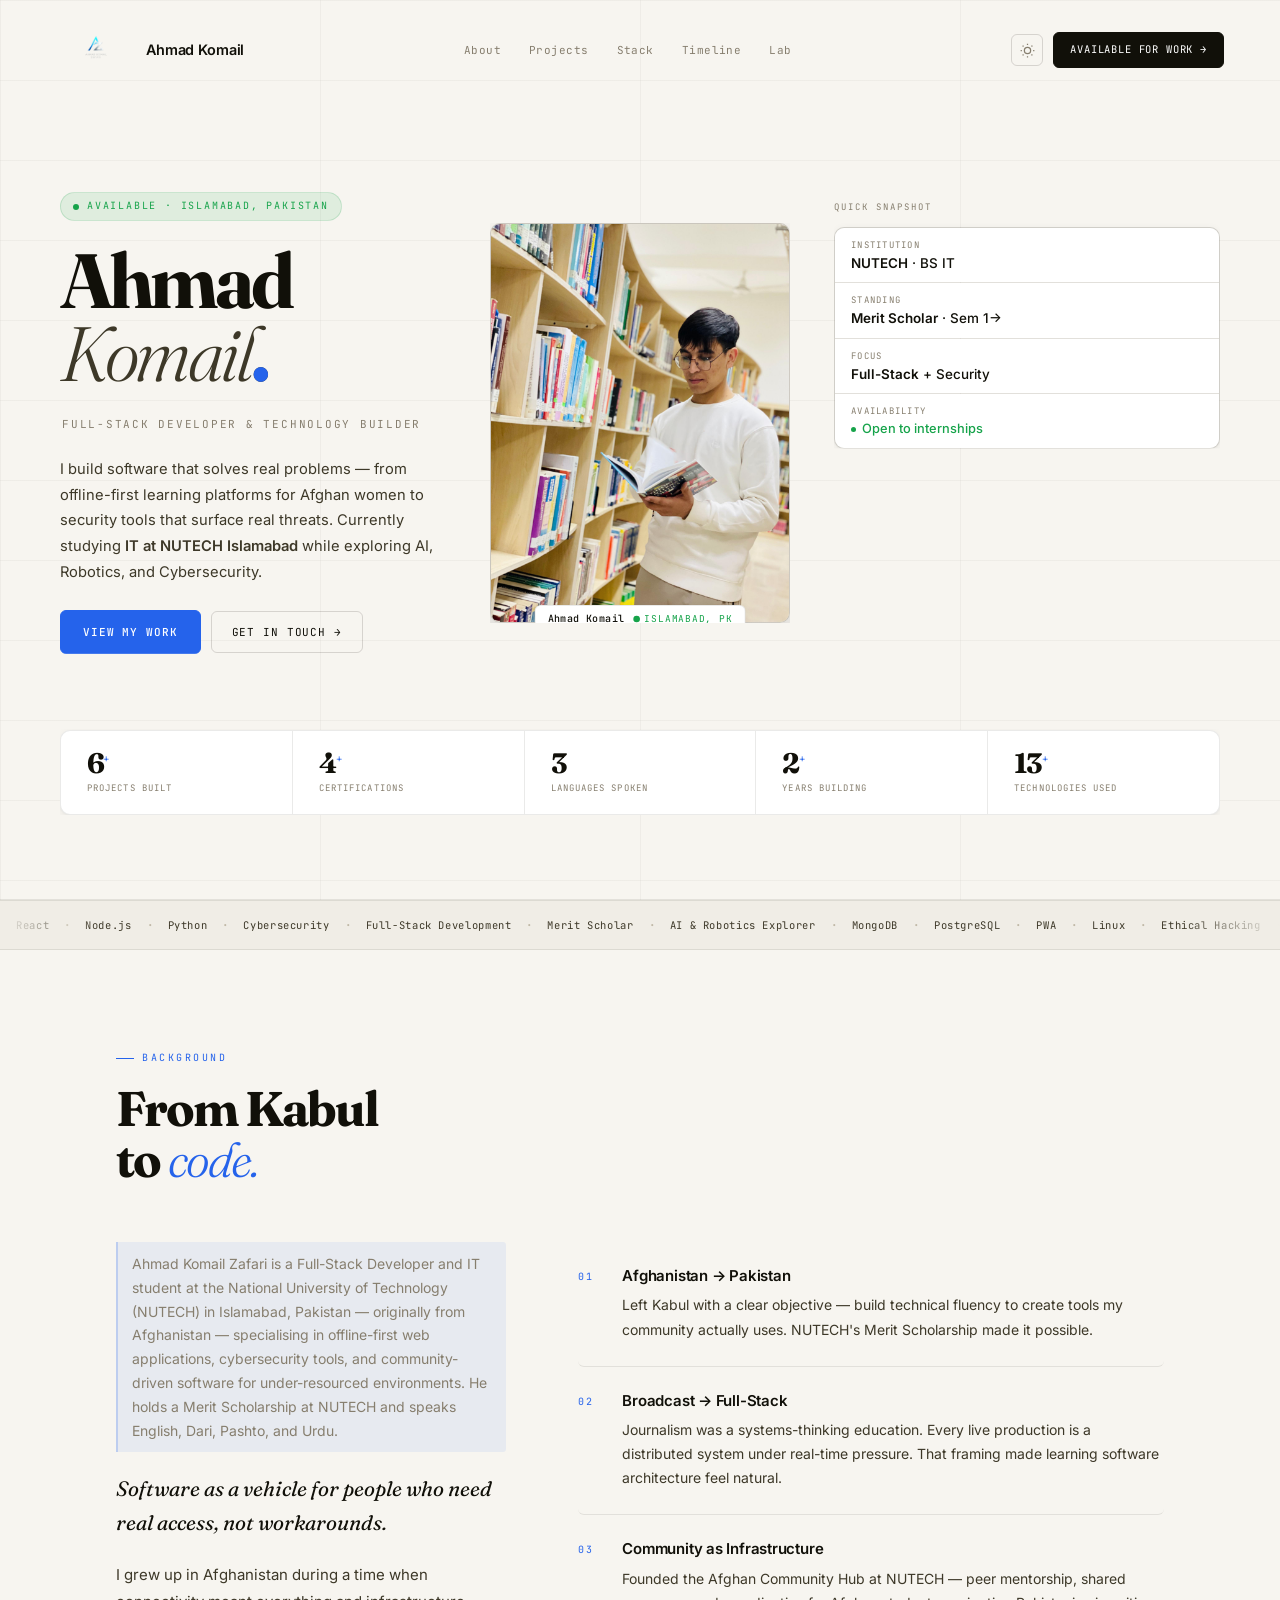
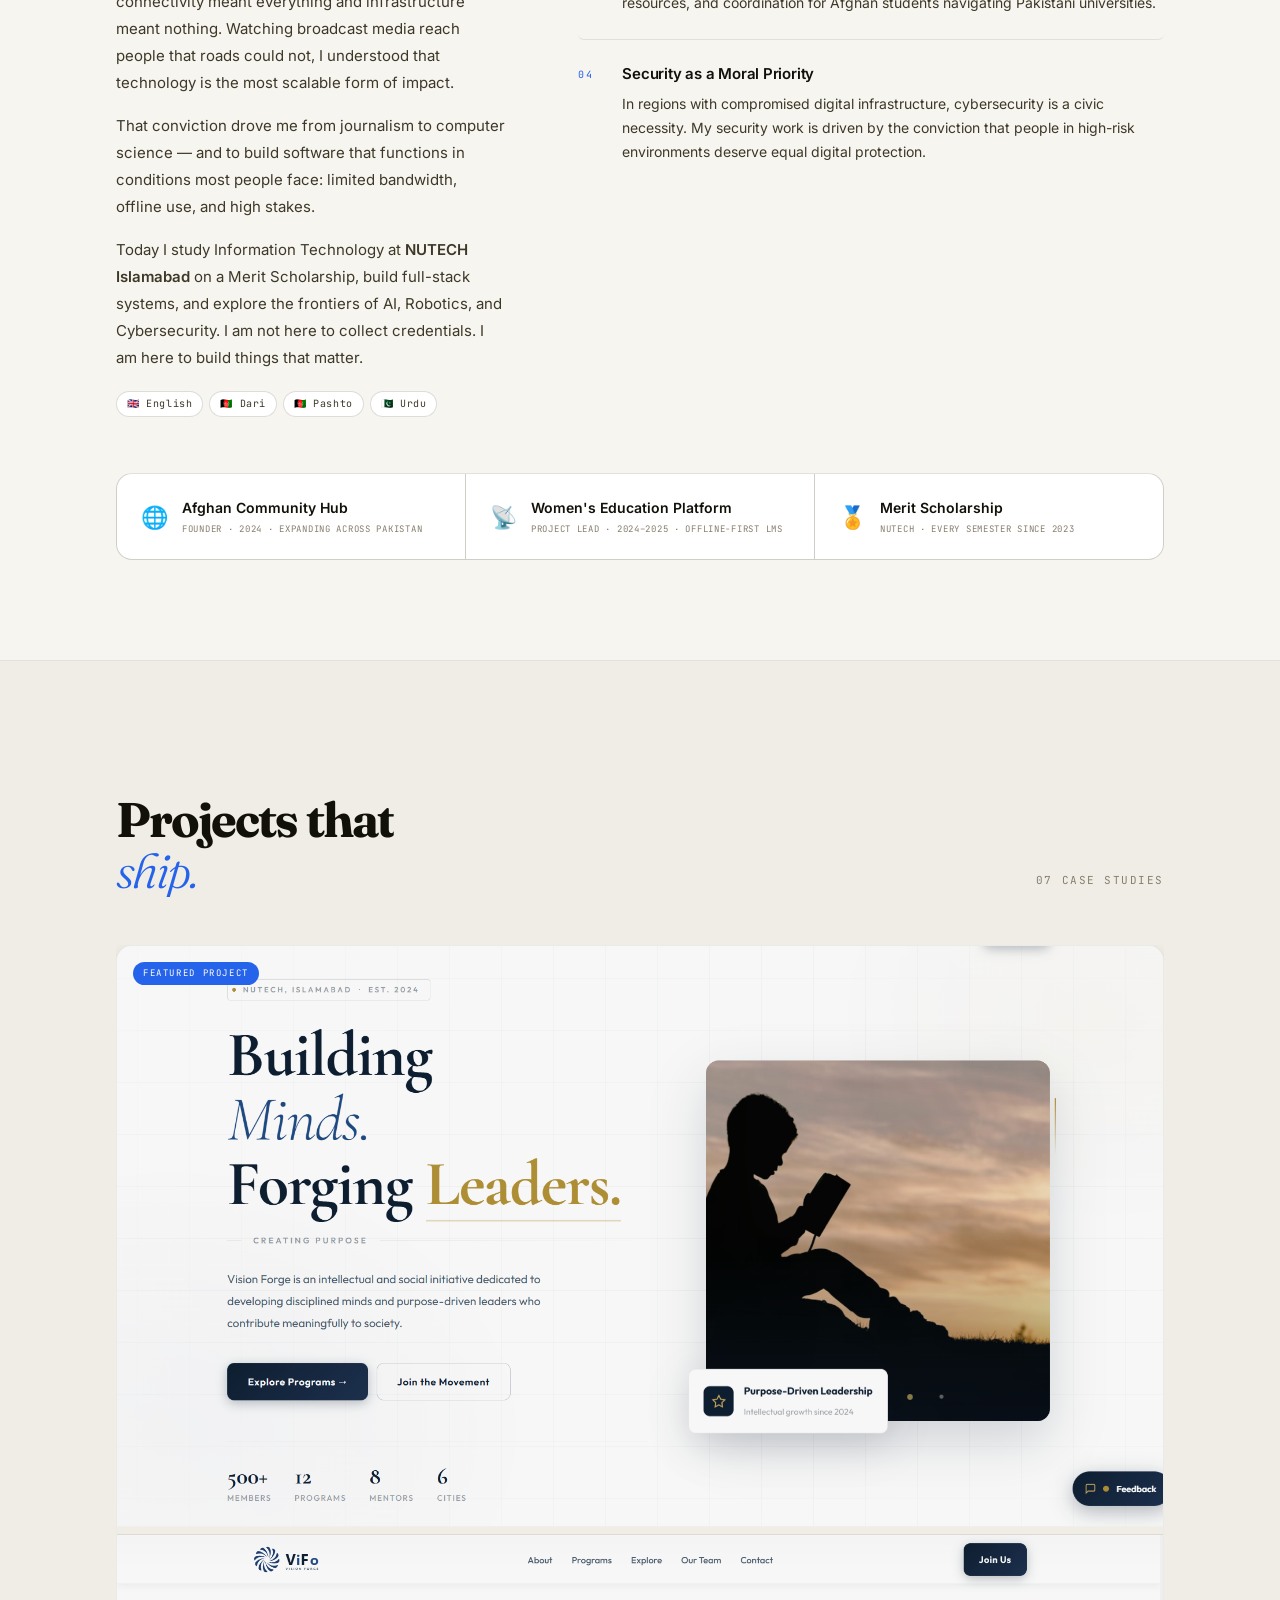
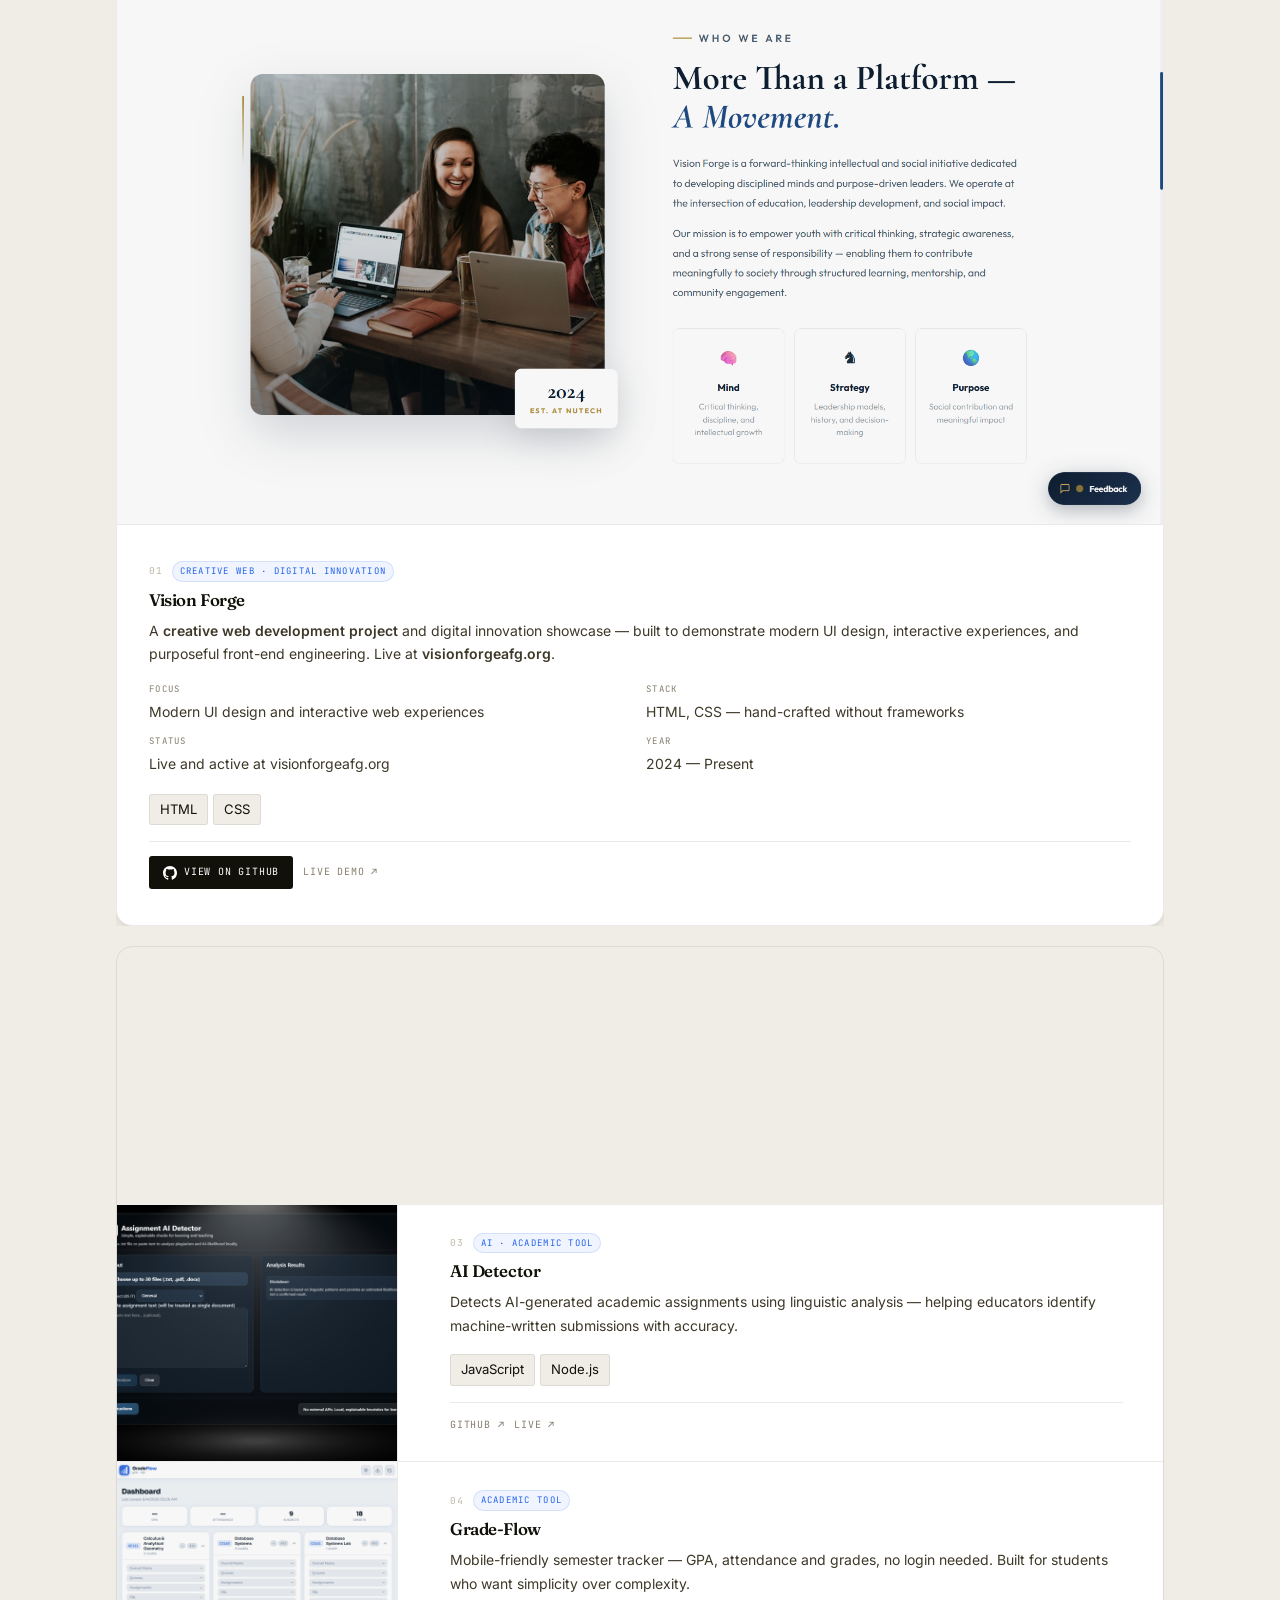
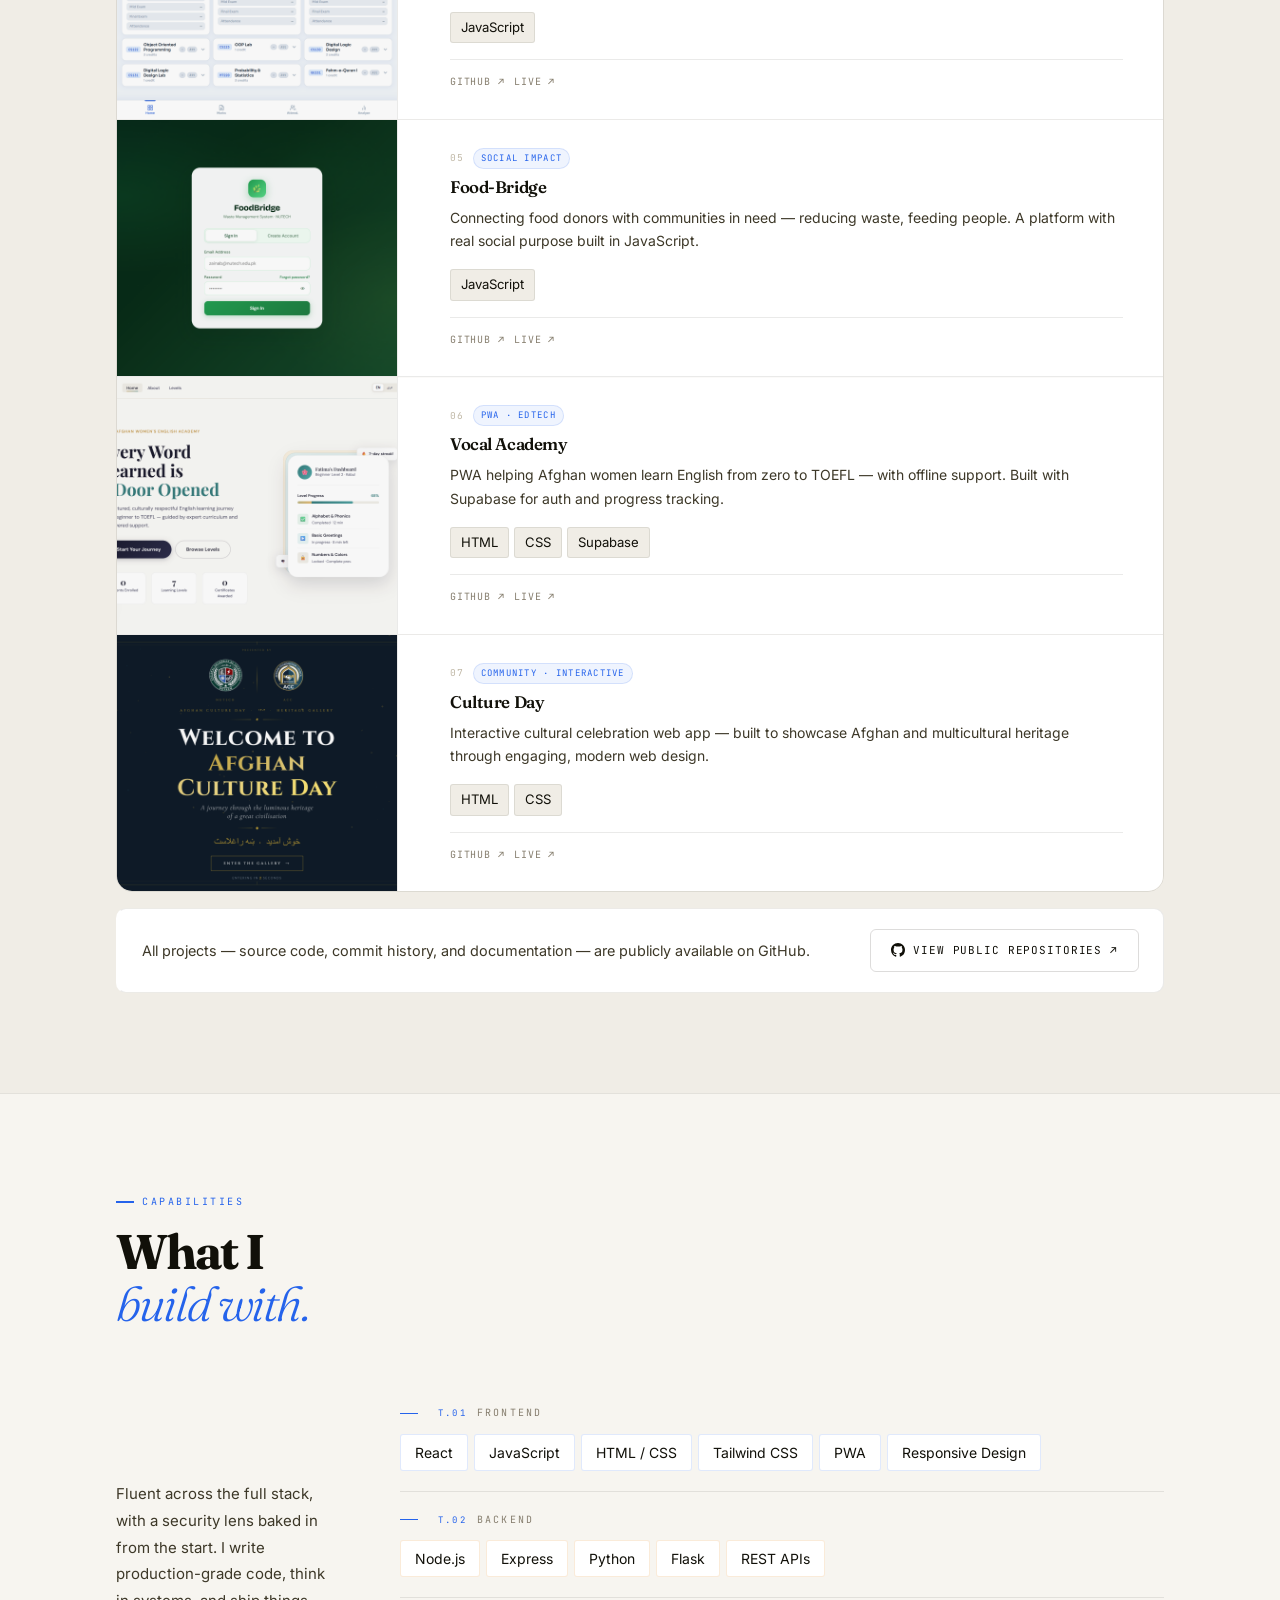
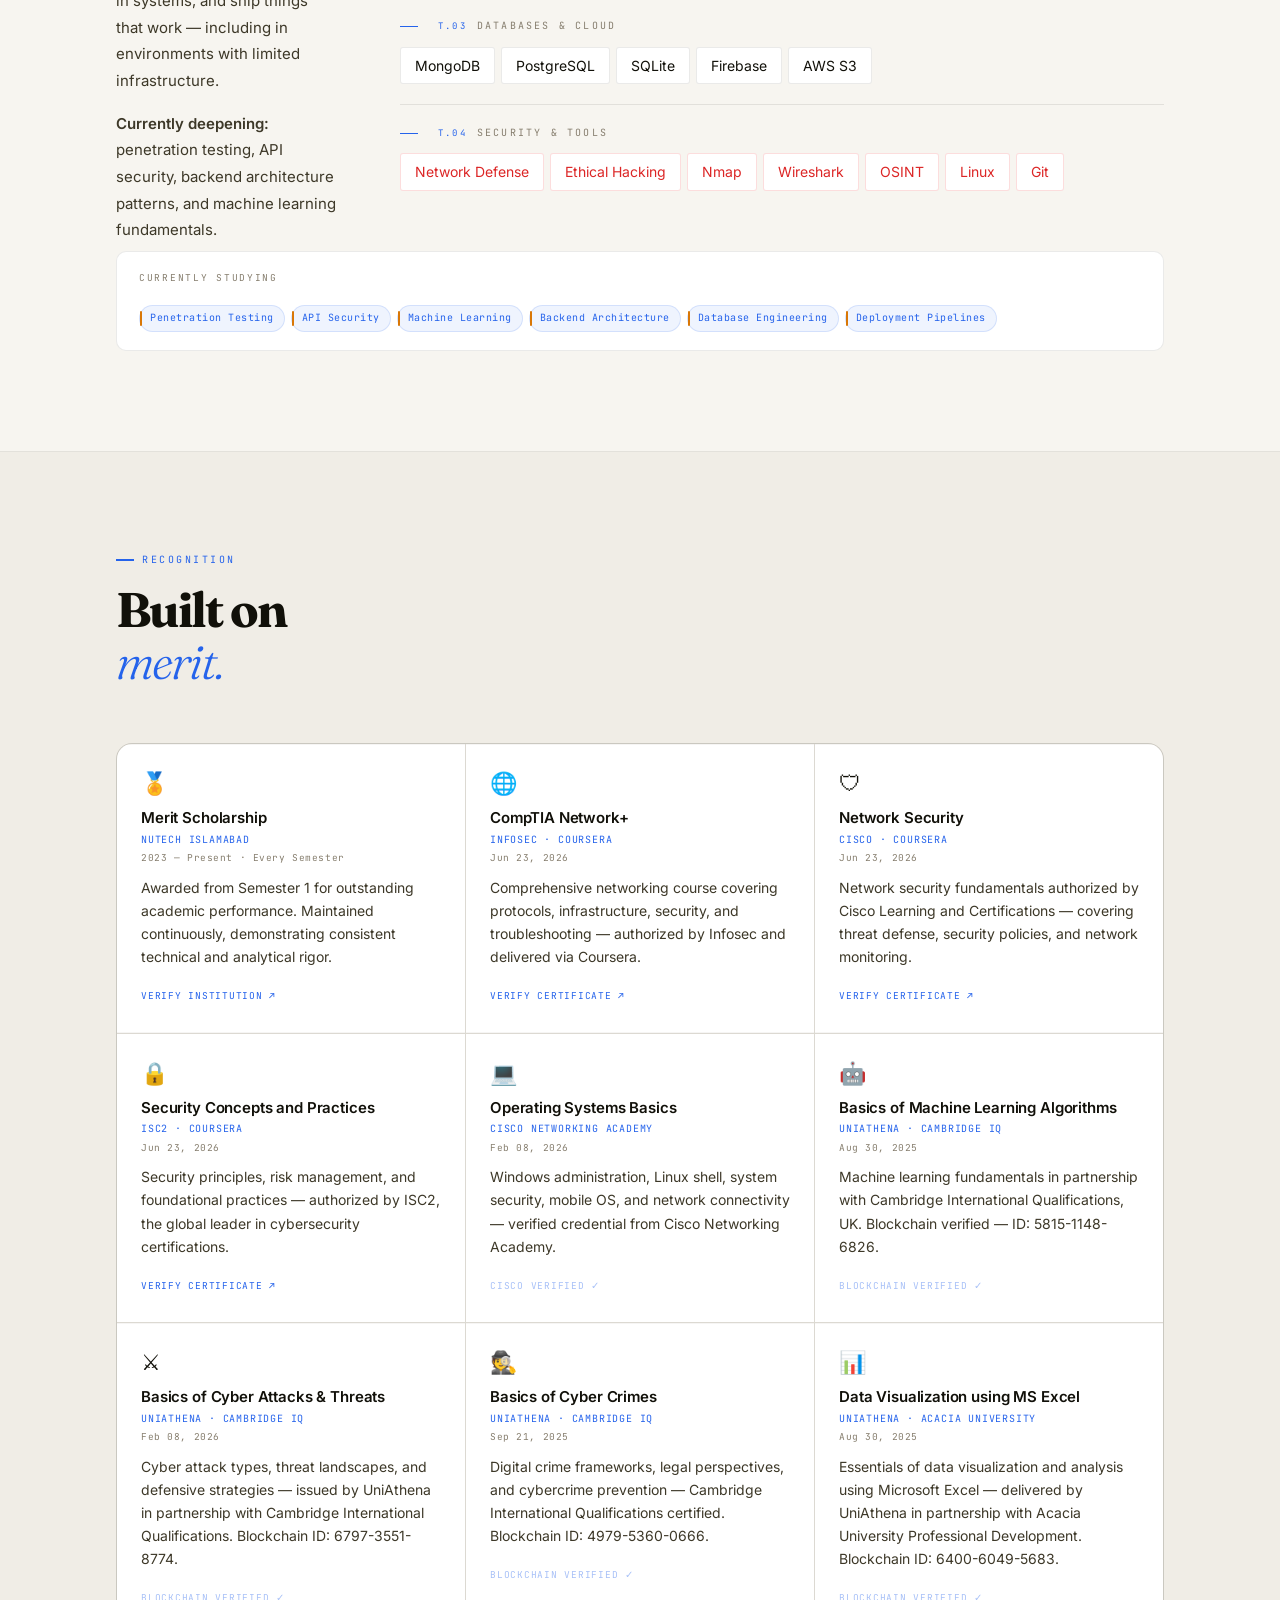
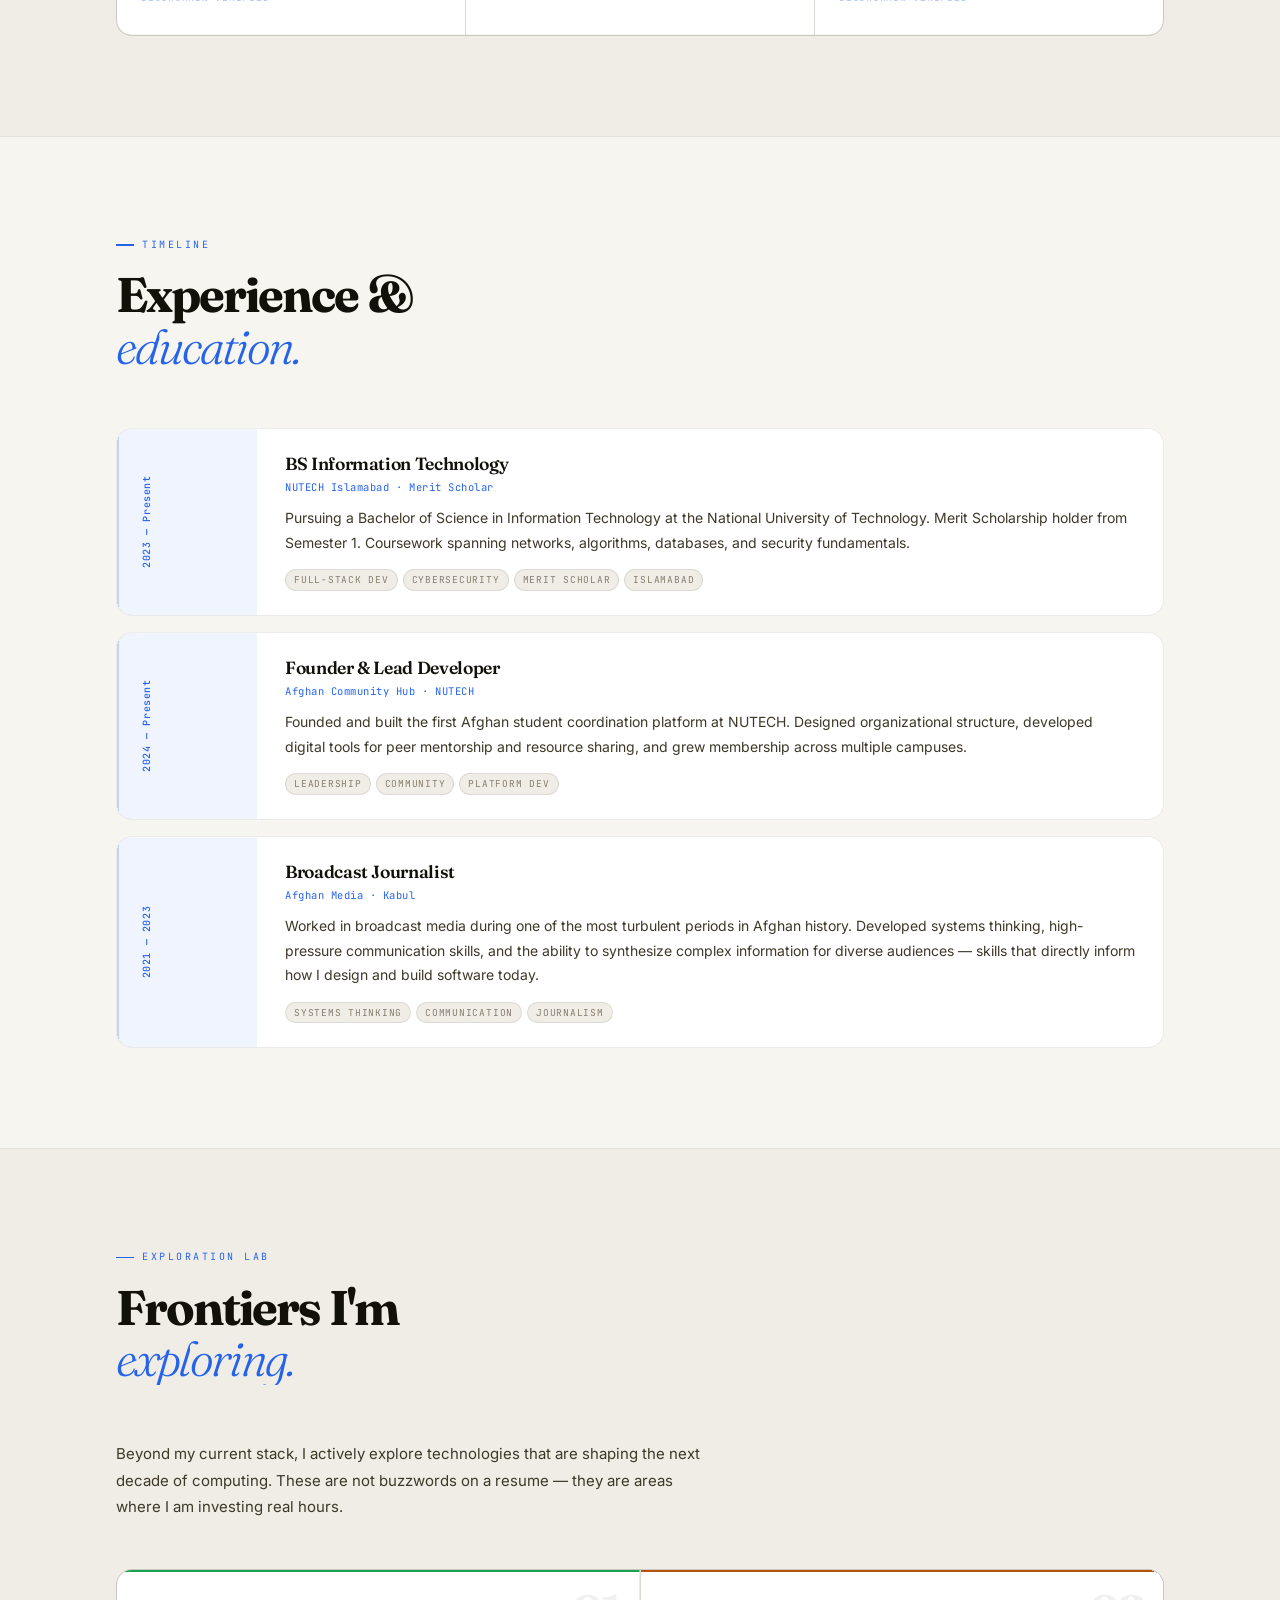
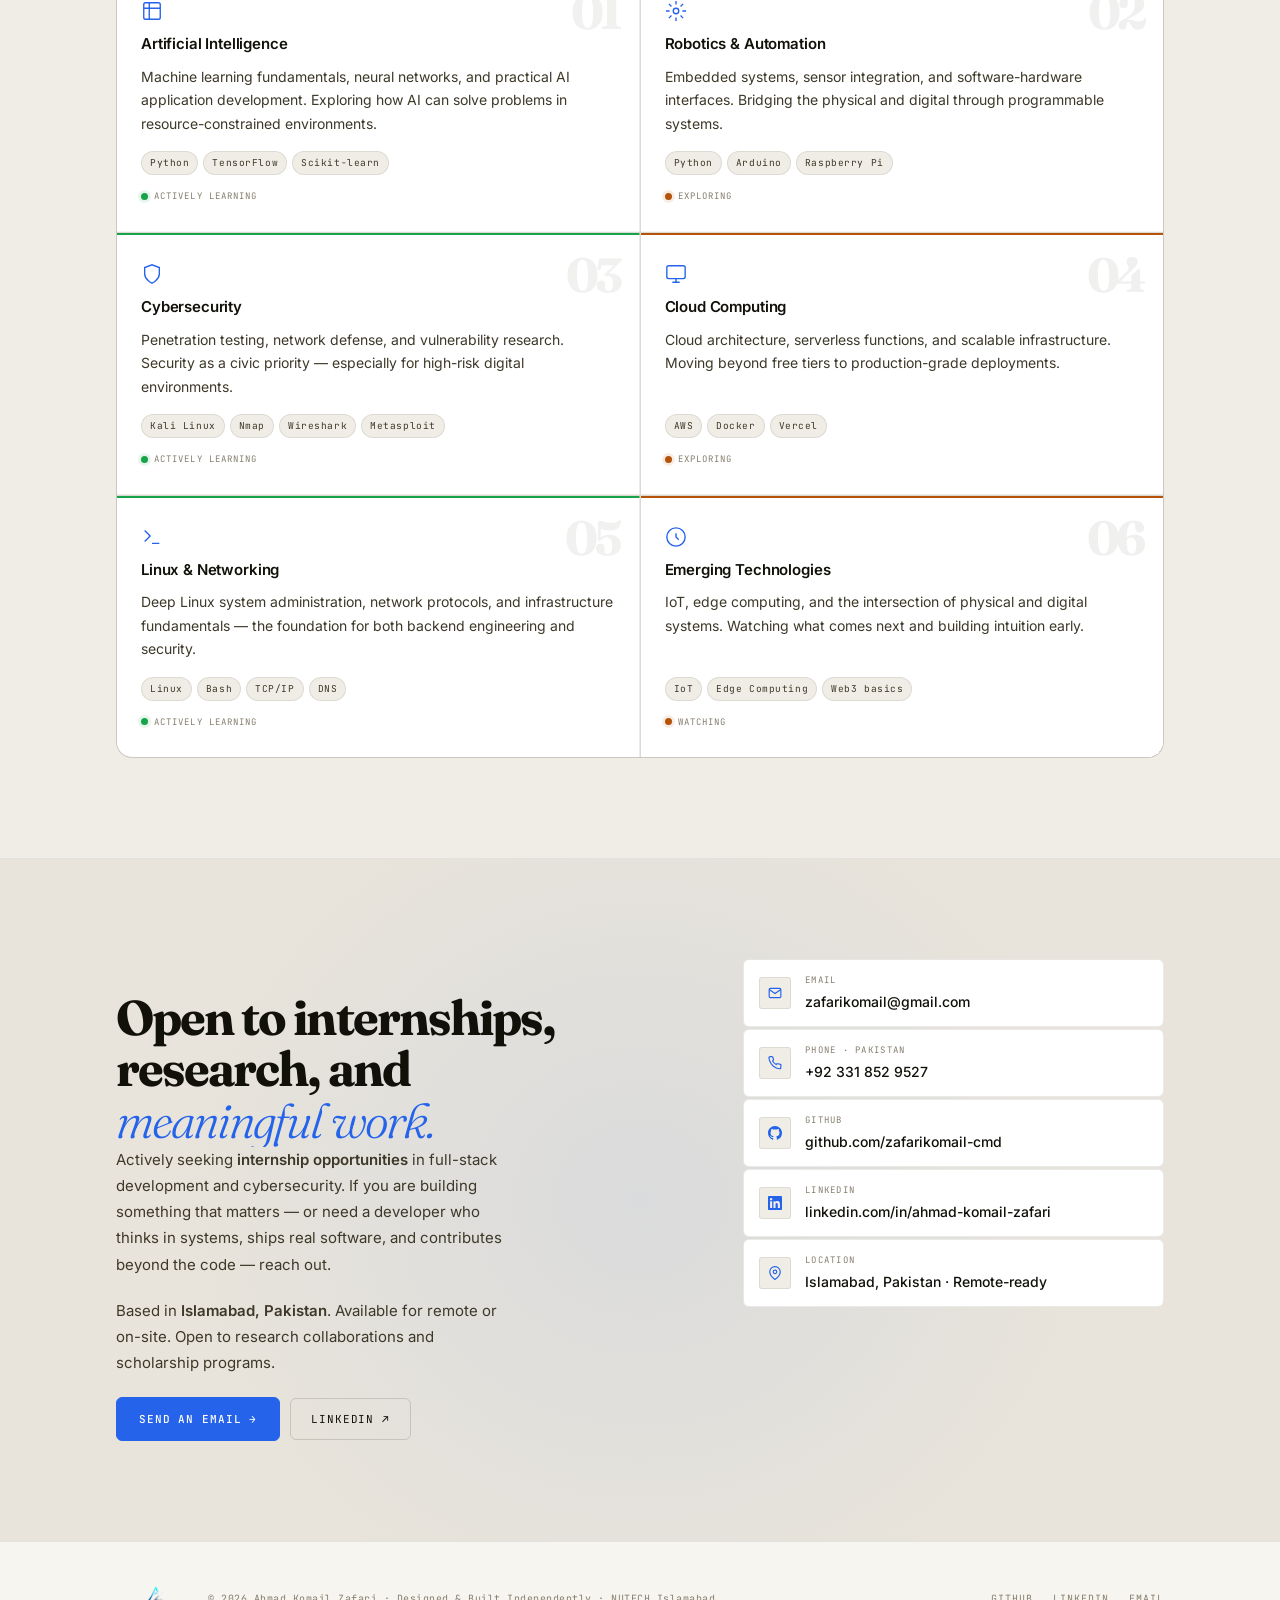
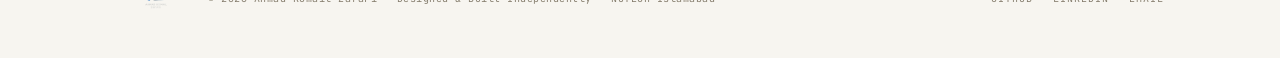
==== commit 2209bd63: "Update index.html" ====
--- a/index.html
+++ b/index.html
@@ -8,10 +8,12 @@
 <meta name="google-site-verification" content="15a4ea3fcc6ec6dd">
 
 <!-- ── FAVICON ── -->
-<link rel="icon" type="image/png" sizes="32x32" href="Logo.png">
-<link rel="icon" type="image/png" sizes="16x16" href="Logo.png">
-<link rel="apple-touch-icon" sizes="180x180" href="Logo.png">
-<link rel="shortcut icon" href="Logo.png">
+<link rel="icon" href="Favicon/favicon.ico" sizes="any">
+<link rel="icon" type="image/png" sizes="512x512" href="Favicon/favicon-512.png">
+<link rel="icon" type="image/png" sizes="32x32" href="Favicon/favicon-32.png">
+<link rel="icon" type="image/png" sizes="16x16" href="Favicon/favicon-16.png">
+<link rel="apple-touch-icon" sizes="180x180" href="Favicon/apple-touch-icon.png">
+<link rel="shortcut icon" href="Favicon/favicon.ico">
 
 <!-- ── PRELOAD CRITICAL ASSETS ── -->
 <link rel="preload" as="image" href="My Pic/1.jpg">
--- a/style.css
+++ b/style.css
@@ -261,7 +261,7 @@
   position: fixed;
   top: 0; left: 0; right: 0;
   z-index: 800;
-  padding: 18px var(--gutter);
+  padding: 10px var(--gutter);
   display: flex;
   justify-content: space-between;
   align-items: center;
@@ -290,24 +290,20 @@
 
 .nav-logo:hover { opacity: 0.7 }
 
-.nav-mark {
-  width: 30px; height: 30px;
-  border: 1.5px solid var(--accent-25);
-  border-radius: var(--r-xs);
-  display: flex;
-  align-items: center;
-  justify-content: center;
-  font-family: var(--mono);
-  font-size: 10.5px;
-  font-weight: 500;
-  color: var(--accent);
+.nav-logo-img {
+  width: 80px;
+  height: 80px;
+  object-fit: contain;
   flex-shrink: 0;
-  transition: border-color 0.2s, background 0.2s;
-}
-
-.nav-logo:hover .nav-mark {
-  border-color: var(--accent);
-  background: var(--accent-dim);
+  transition: filter 0.2s, opacity 0.2s;
+}
+
+[data-theme="dark"] .nav-logo-img {
+  filter: brightness(1.15);
+}
+
+.nav-logo:hover .nav-logo-img {
+  opacity: 0.8;
 }
 
 .nav-wordmark {
@@ -2077,14 +2073,23 @@
 }
 
 .foot-logo {
-  font-family: var(--mono);
-  font-size: 11px;
-  font-weight: 500;
-  color: var(--accent);
-  border: 1px solid var(--accent-25);
-  border-radius: var(--r-xs);
-  padding: 3px 7px;
-  letter-spacing: 0.04em;
+  display: flex;
+  align-items: center;
+}
+
+.foot-logo-img {
+  width: 80px;
+  height: 80px;
+  object-fit: contain;
+  transition: filter 0.2s, opacity 0.2s;
+}
+
+[data-theme="dark"] .foot-logo-img {
+  filter: brightness(1.15);
+}
+
+.foot-logo-img:hover {
+  opacity: 0.75;
 }
 
 .foot-copy {
@@ -2318,21 +2323,20 @@
   box-shadow: 0 1px 0 var(--border), 0 4px 24px rgba(0,0,0,0.28);
 }
 
-/* Nav logo: scale + mark glow instead of flat opacity fade */
+/* Nav logo: scale + logo glow instead of flat opacity fade */
 .nav-logo {
   transition: transform var(--transition-fast), opacity var(--transition-fast);
 }
 .nav-logo:hover { opacity: 1; transform: translateY(-1px) }
 
-.nav-mark {
-  transition: border-color var(--transition-fast), background var(--transition-fast),
-              box-shadow var(--transition-fast), transform var(--transition-fast);
-}
-.nav-logo:hover .nav-mark {
-  border-color: var(--accent);
-  background: var(--accent-dim);
-  box-shadow: 0 0 0 3px var(--accent-dim);
+.nav-logo-img {
+  transition: transform var(--transition-fast), filter var(--transition-fast), opacity var(--transition-fast);
+  width: 80px;
+  height: 80px;
+}
+.nav-logo:hover .nav-logo-img {
   transform: scale(1.08) rotate(-2deg);
+  filter: drop-shadow(0 0 6px rgba(0, 180, 255, 0.45));
 }
 
 /* Nav links: sliding underline indicator */
@@ -3737,4 +3741,4 @@
   opacity: 1;
   clip-path: none;
   transform: none;
-}+}
--- a/style.css
+++ b/style.css
@@ -261,7 +261,7 @@
   position: fixed;
   top: 0; left: 0; right: 0;
   z-index: 800;
-  padding: 18px var(--gutter);
+  padding: 10px var(--gutter);
   display: flex;
   justify-content: space-between;
   align-items: center;
@@ -290,24 +290,20 @@
 
 .nav-logo:hover { opacity: 0.7 }
 
-.nav-mark {
-  width: 30px; height: 30px;
-  border: 1.5px solid var(--accent-25);
-  border-radius: var(--r-xs);
-  display: flex;
-  align-items: center;
-  justify-content: center;
-  font-family: var(--mono);
-  font-size: 10.5px;
-  font-weight: 500;
-  color: var(--accent);
+.nav-logo-img {
+  width: 80px;
+  height: 80px;
+  object-fit: contain;
   flex-shrink: 0;
-  transition: border-color 0.2s, background 0.2s;
-}
-
-.nav-logo:hover .nav-mark {
-  border-color: var(--accent);
-  background: var(--accent-dim);
+  transition: filter 0.2s, opacity 0.2s;
+}
+
+[data-theme="dark"] .nav-logo-img {
+  filter: brightness(1.15);
+}
+
+.nav-logo:hover .nav-logo-img {
+  opacity: 0.8;
 }
 
 .nav-wordmark {
@@ -2077,14 +2073,23 @@
 }
 
 .foot-logo {
-  font-family: var(--mono);
-  font-size: 11px;
-  font-weight: 500;
-  color: var(--accent);
-  border: 1px solid var(--accent-25);
-  border-radius: var(--r-xs);
-  padding: 3px 7px;
-  letter-spacing: 0.04em;
+  display: flex;
+  align-items: center;
+}
+
+.foot-logo-img {
+  width: 80px;
+  height: 80px;
+  object-fit: contain;
+  transition: filter 0.2s, opacity 0.2s;
+}
+
+[data-theme="dark"] .foot-logo-img {
+  filter: brightness(1.15);
+}
+
+.foot-logo-img:hover {
+  opacity: 0.75;
 }
 
 .foot-copy {
@@ -2318,21 +2323,20 @@
   box-shadow: 0 1px 0 var(--border), 0 4px 24px rgba(0,0,0,0.28);
 }
 
-/* Nav logo: scale + mark glow instead of flat opacity fade */
+/* Nav logo: scale + logo glow instead of flat opacity fade */
 .nav-logo {
   transition: transform var(--transition-fast), opacity var(--transition-fast);
 }
 .nav-logo:hover { opacity: 1; transform: translateY(-1px) }
 
-.nav-mark {
-  transition: border-color var(--transition-fast), background var(--transition-fast),
-              box-shadow var(--transition-fast), transform var(--transition-fast);
-}
-.nav-logo:hover .nav-mark {
-  border-color: var(--accent);
-  background: var(--accent-dim);
-  box-shadow: 0 0 0 3px var(--accent-dim);
+.nav-logo-img {
+  transition: transform var(--transition-fast), filter var(--transition-fast), opacity var(--transition-fast);
+  width: 80px;
+  height: 80px;
+}
+.nav-logo:hover .nav-logo-img {
   transform: scale(1.08) rotate(-2deg);
+  filter: drop-shadow(0 0 6px rgba(0, 180, 255, 0.45));
 }
 
 /* Nav links: sliding underline indicator */
@@ -3737,4 +3741,4 @@
   opacity: 1;
   clip-path: none;
   transform: none;
-}+}
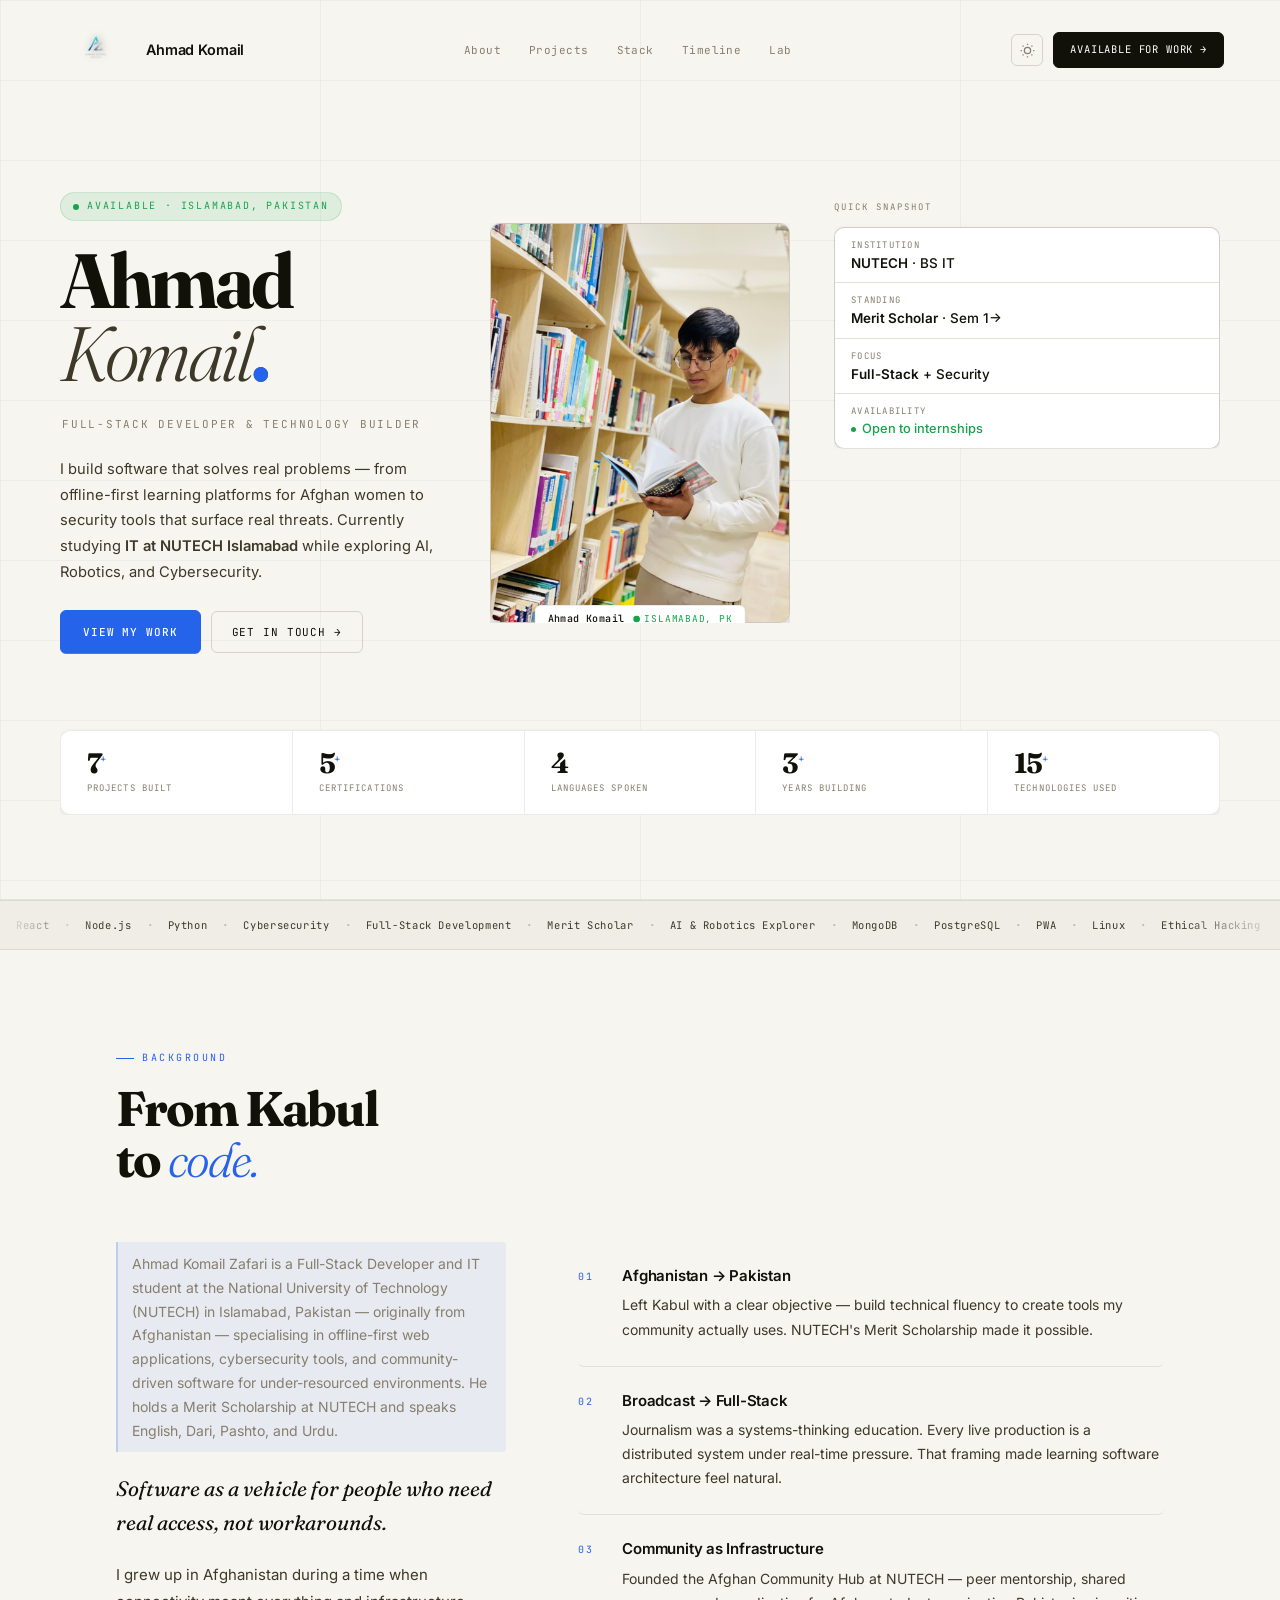
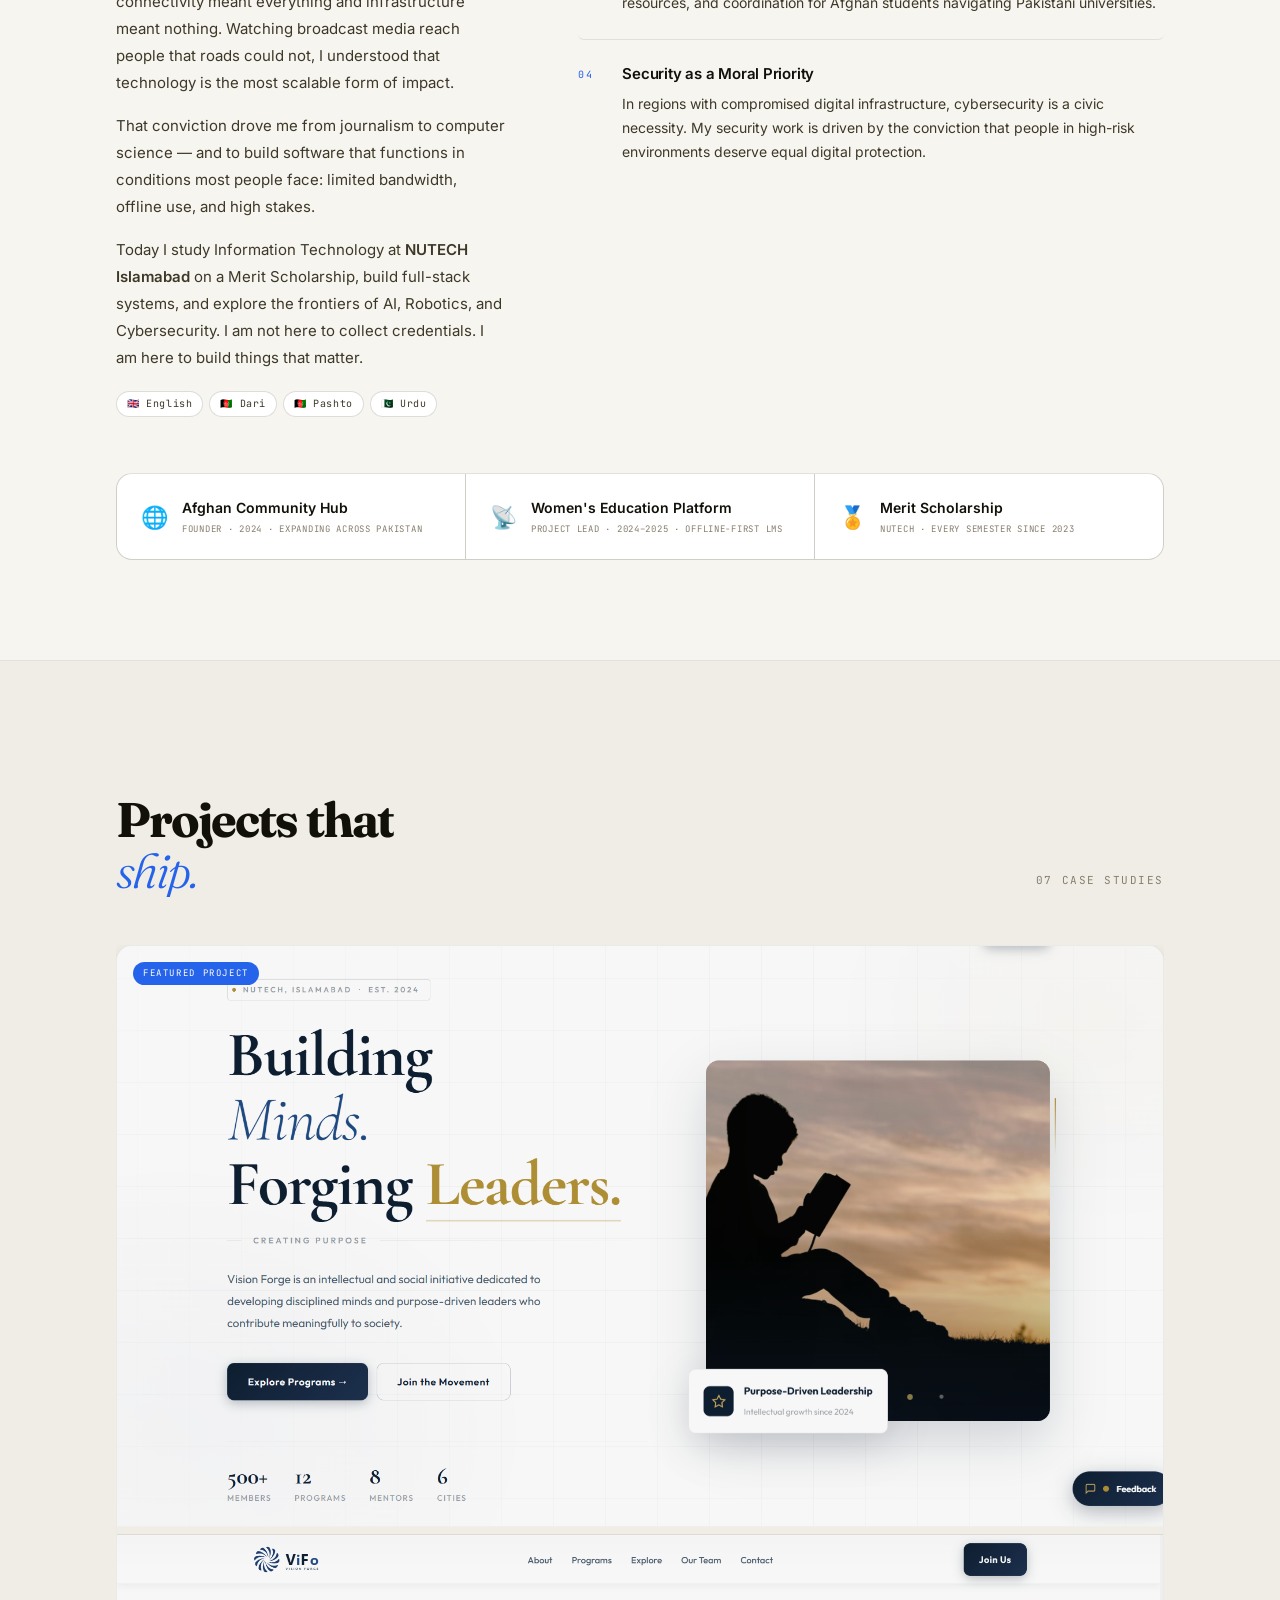
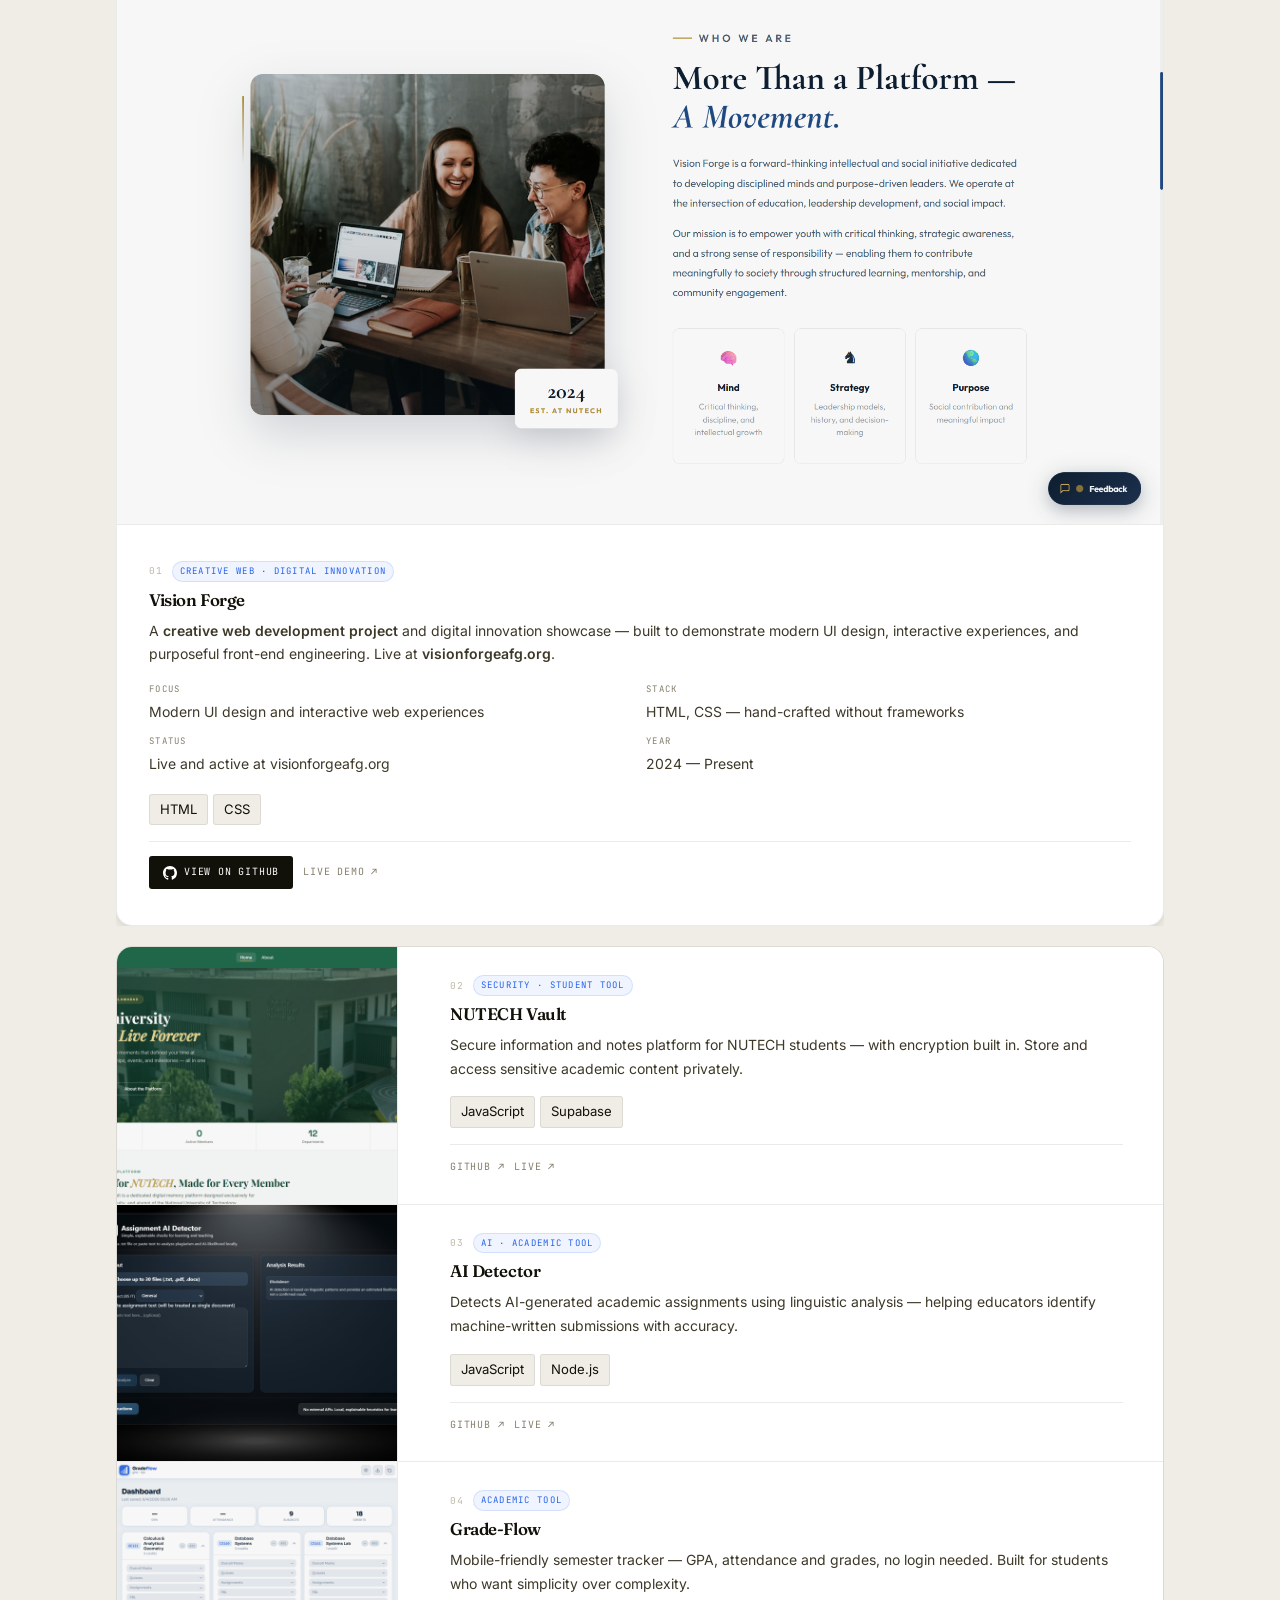
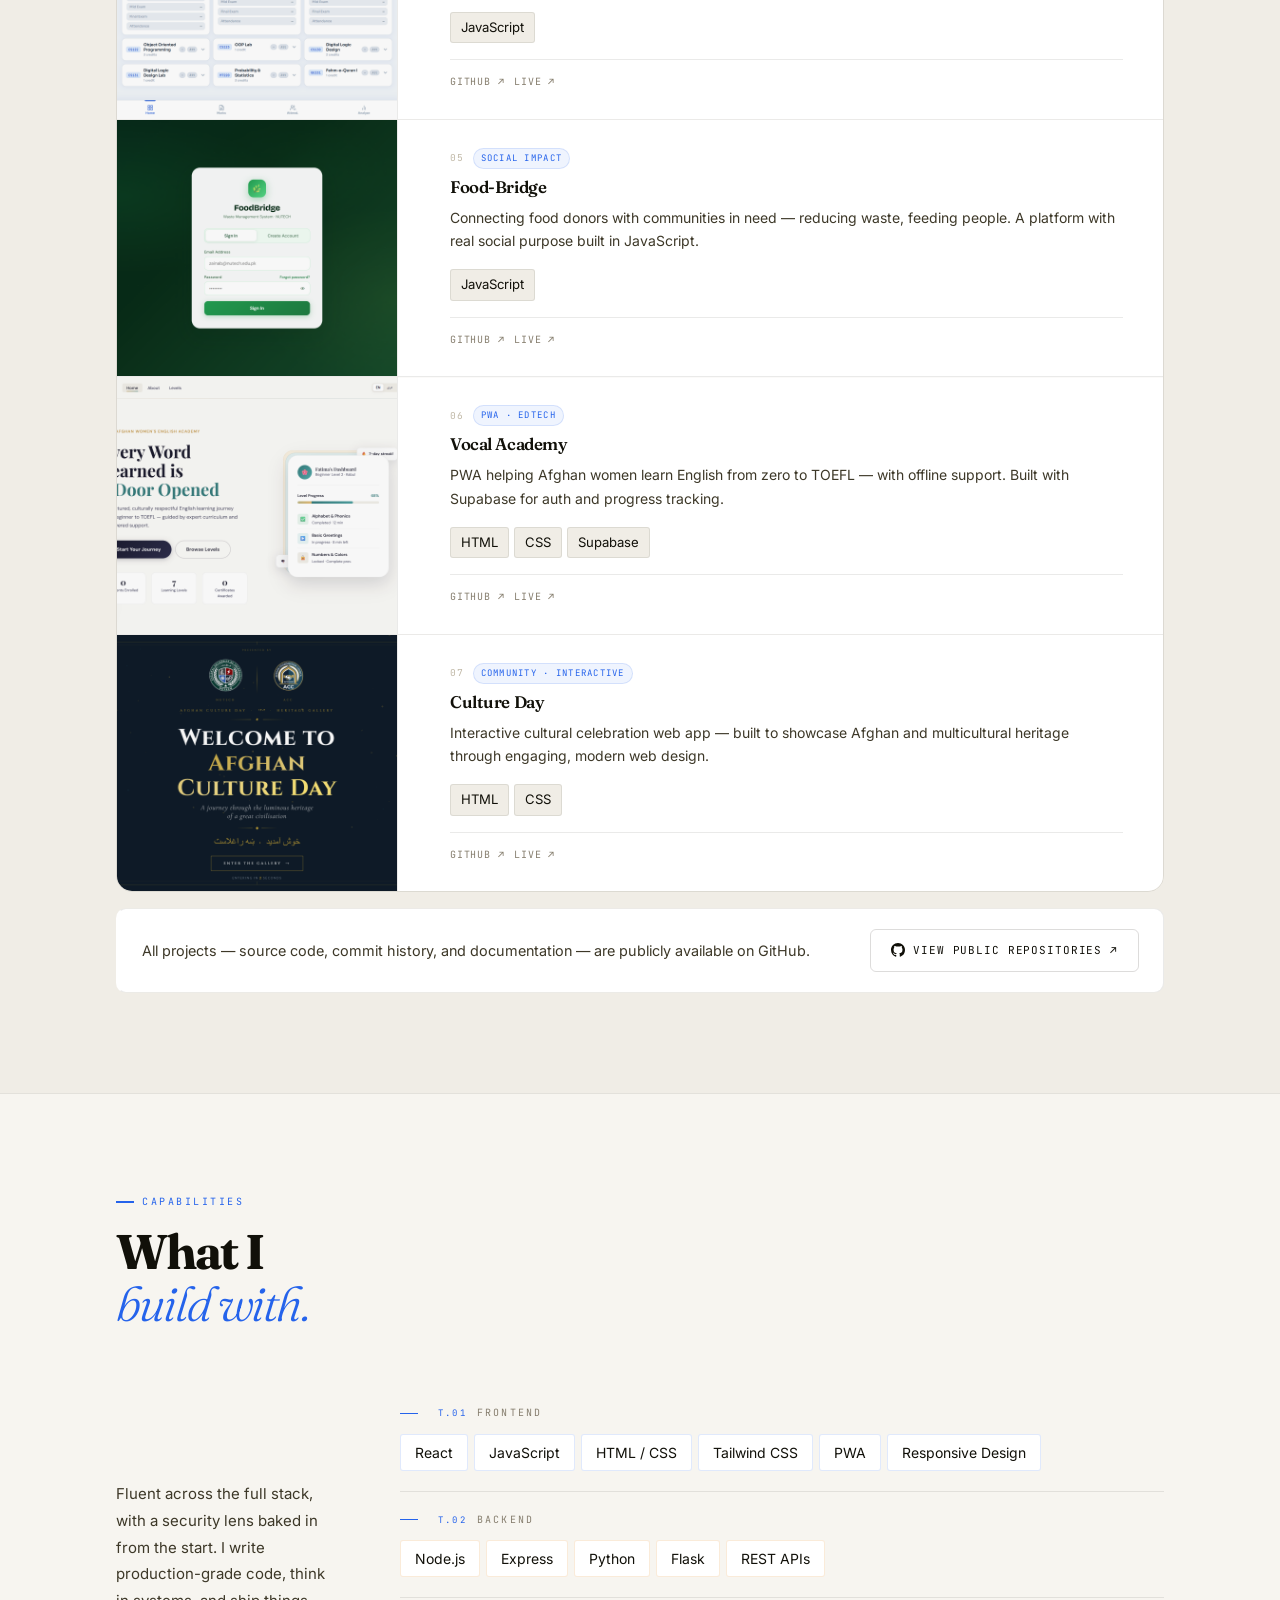
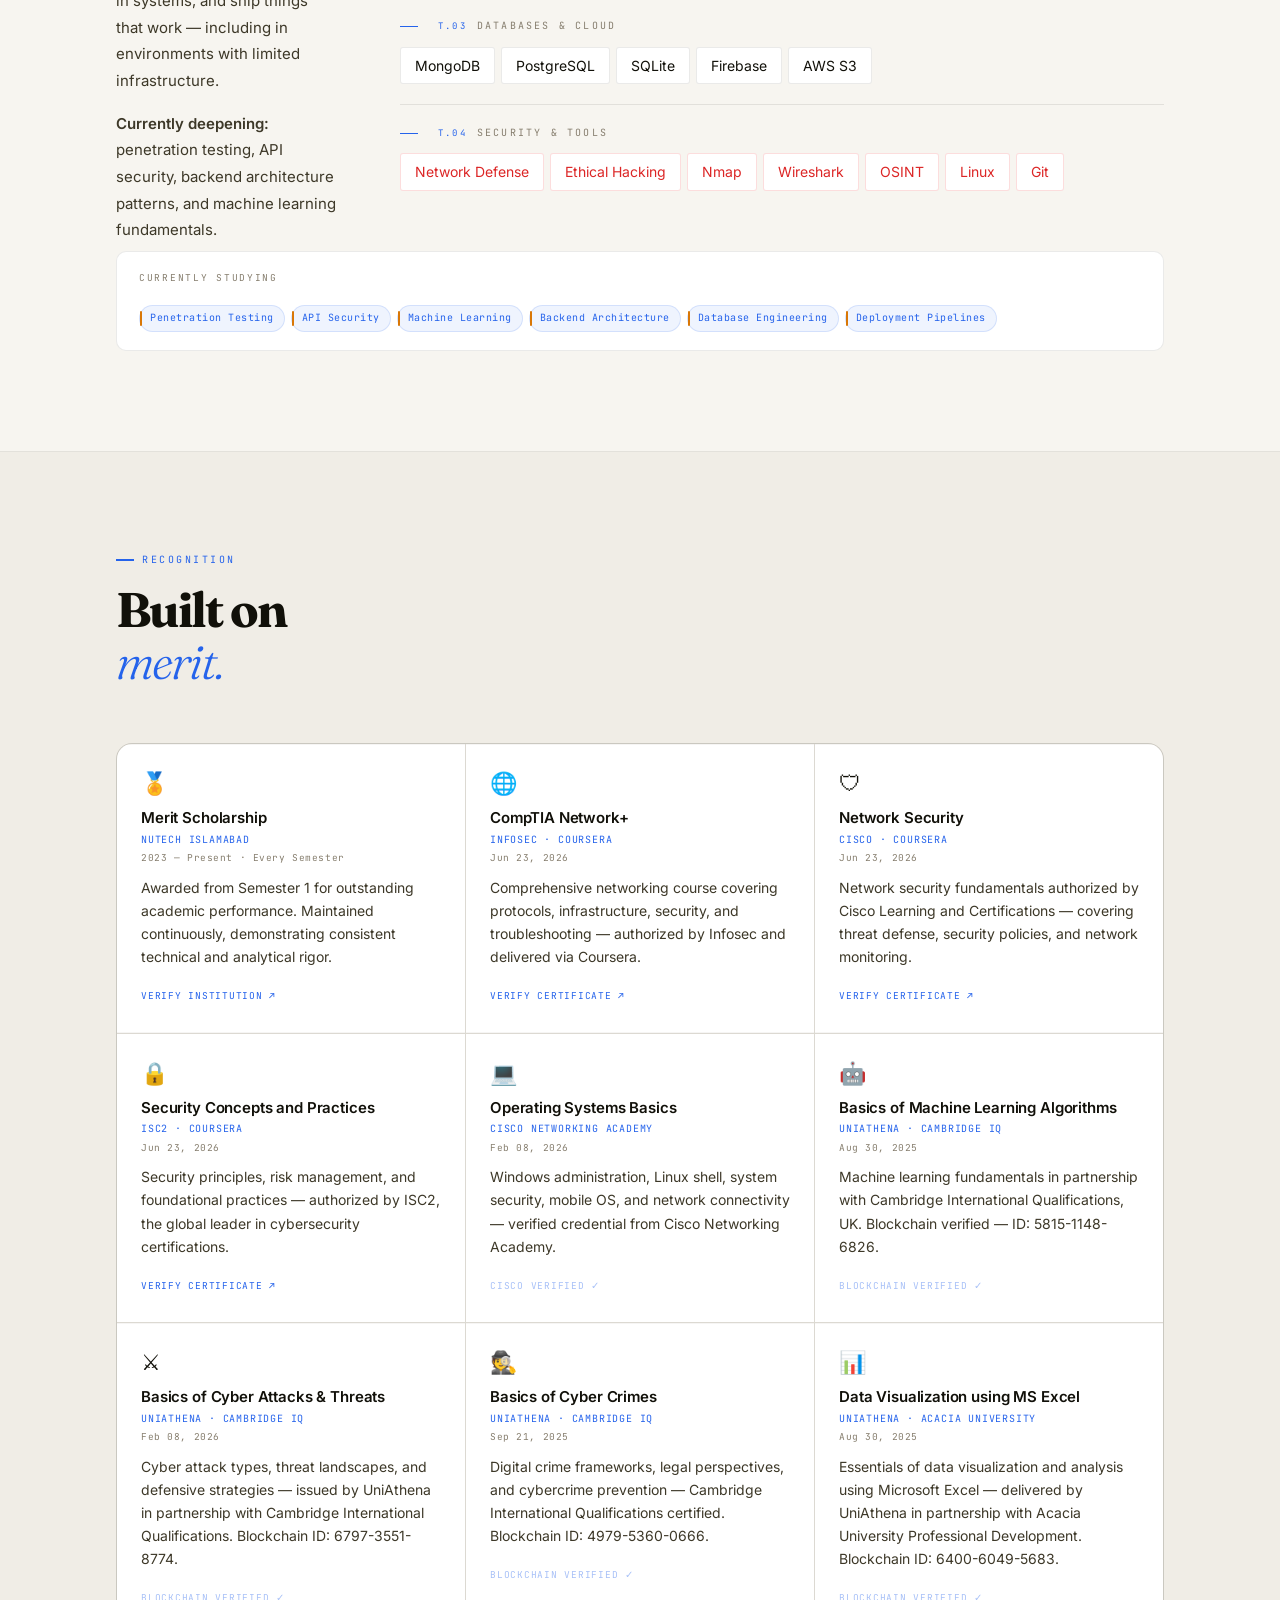
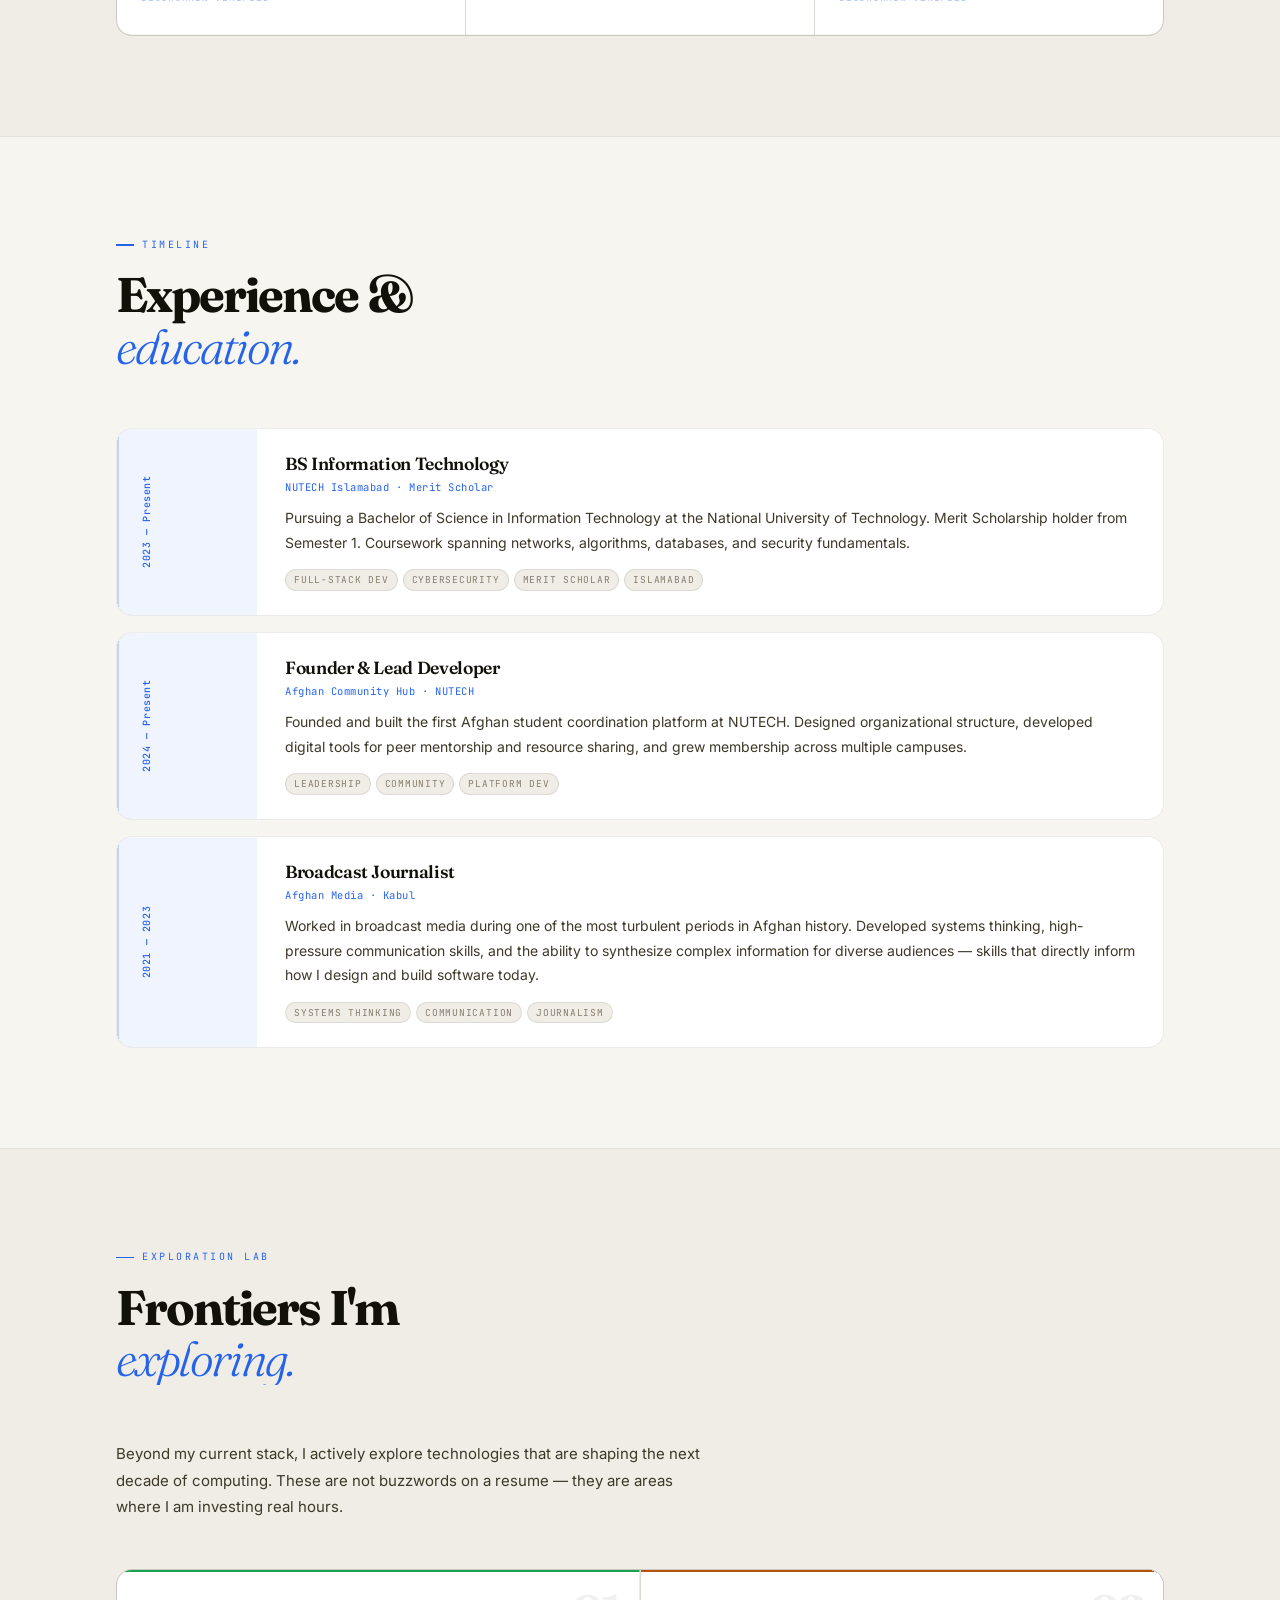
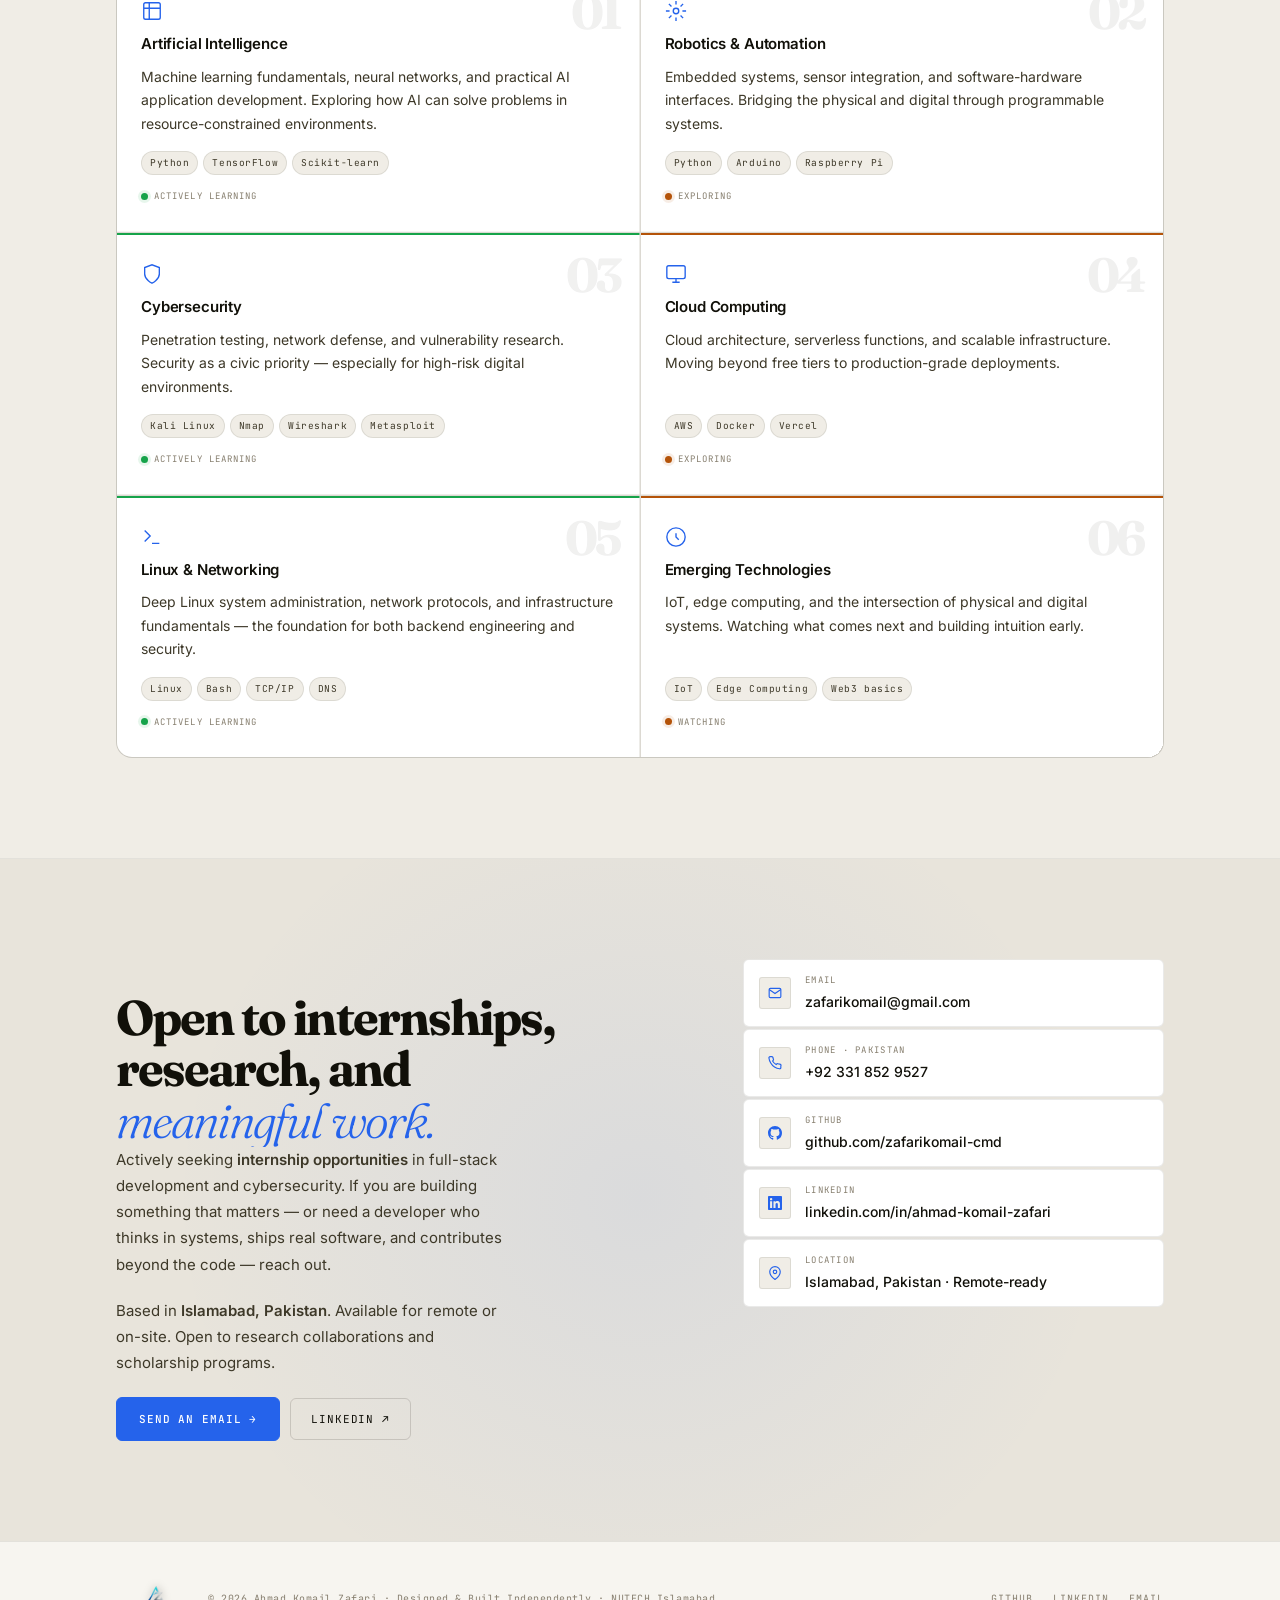
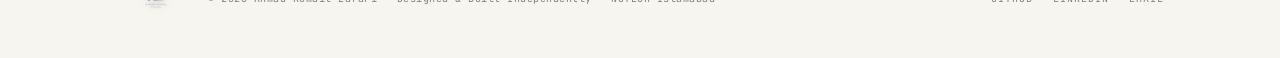
==== commit d073dd73: "Add robots meta tag to index.html" ====
--- a/index.html
+++ b/index.html
@@ -3,7 +3,7 @@
 <head>
 <meta charset="UTF-8">
 <meta name="viewport" content="width=device-width, initial-scale=1.0">
-
+<meta name="robots" content="noindex">
 <!-- ── GOOGLE SEARCH CONSOLE VERIFICATION ── -->
 <meta name="google-site-verification" content="15a4ea3fcc6ec6dd">
 
--- a/style.css
+++ b/style.css
@@ -296,10 +296,11 @@
   object-fit: contain;
   flex-shrink: 0;
   transition: filter 0.2s, opacity 0.2s;
+  filter: drop-shadow(0 0 4px rgba(0,0,0,0.35)) brightness(0.85);
 }
 
 [data-theme="dark"] .nav-logo-img {
-  filter: brightness(1.15);
+  filter: brightness(1.15) drop-shadow(0 0 6px rgba(0,180,255,0.15));
 }
 
 .nav-logo:hover .nav-logo-img {
@@ -2082,10 +2083,11 @@
   height: 80px;
   object-fit: contain;
   transition: filter 0.2s, opacity 0.2s;
+  filter: drop-shadow(0 0 4px rgba(0,0,0,0.35)) brightness(0.85);
 }
 
 [data-theme="dark"] .foot-logo-img {
-  filter: brightness(1.15);
+  filter: brightness(1.15) drop-shadow(0 0 6px rgba(0,180,255,0.15));
 }
 
 .foot-logo-img:hover {
--- a/style.css
+++ b/style.css
@@ -296,10 +296,11 @@
   object-fit: contain;
   flex-shrink: 0;
   transition: filter 0.2s, opacity 0.2s;
+  filter: drop-shadow(0 0 4px rgba(0,0,0,0.35)) brightness(0.85);
 }
 
 [data-theme="dark"] .nav-logo-img {
-  filter: brightness(1.15);
+  filter: brightness(1.15) drop-shadow(0 0 6px rgba(0,180,255,0.15));
 }
 
 .nav-logo:hover .nav-logo-img {
@@ -2082,10 +2083,11 @@
   height: 80px;
   object-fit: contain;
   transition: filter 0.2s, opacity 0.2s;
+  filter: drop-shadow(0 0 4px rgba(0,0,0,0.35)) brightness(0.85);
 }
 
 [data-theme="dark"] .foot-logo-img {
-  filter: brightness(1.15);
+  filter: brightness(1.15) drop-shadow(0 0 6px rgba(0,180,255,0.15));
 }
 
 .foot-logo-img:hover {
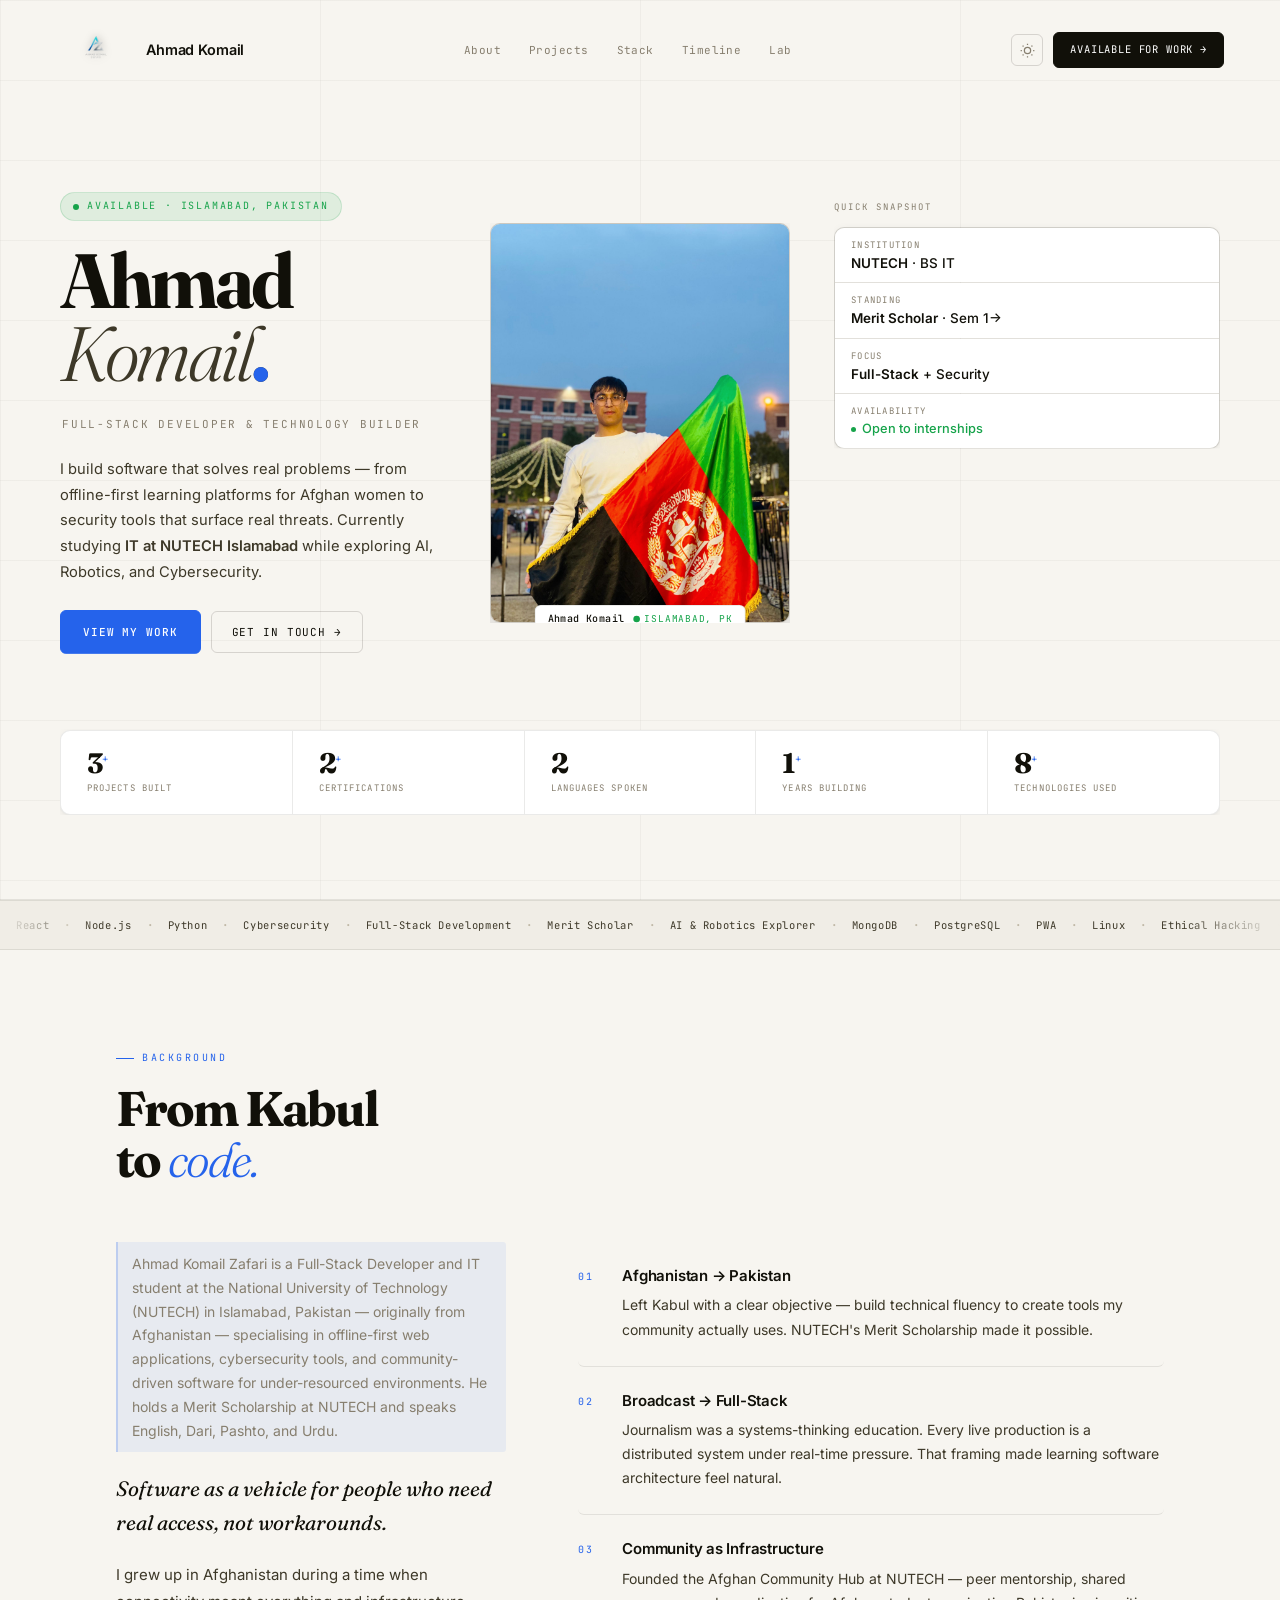
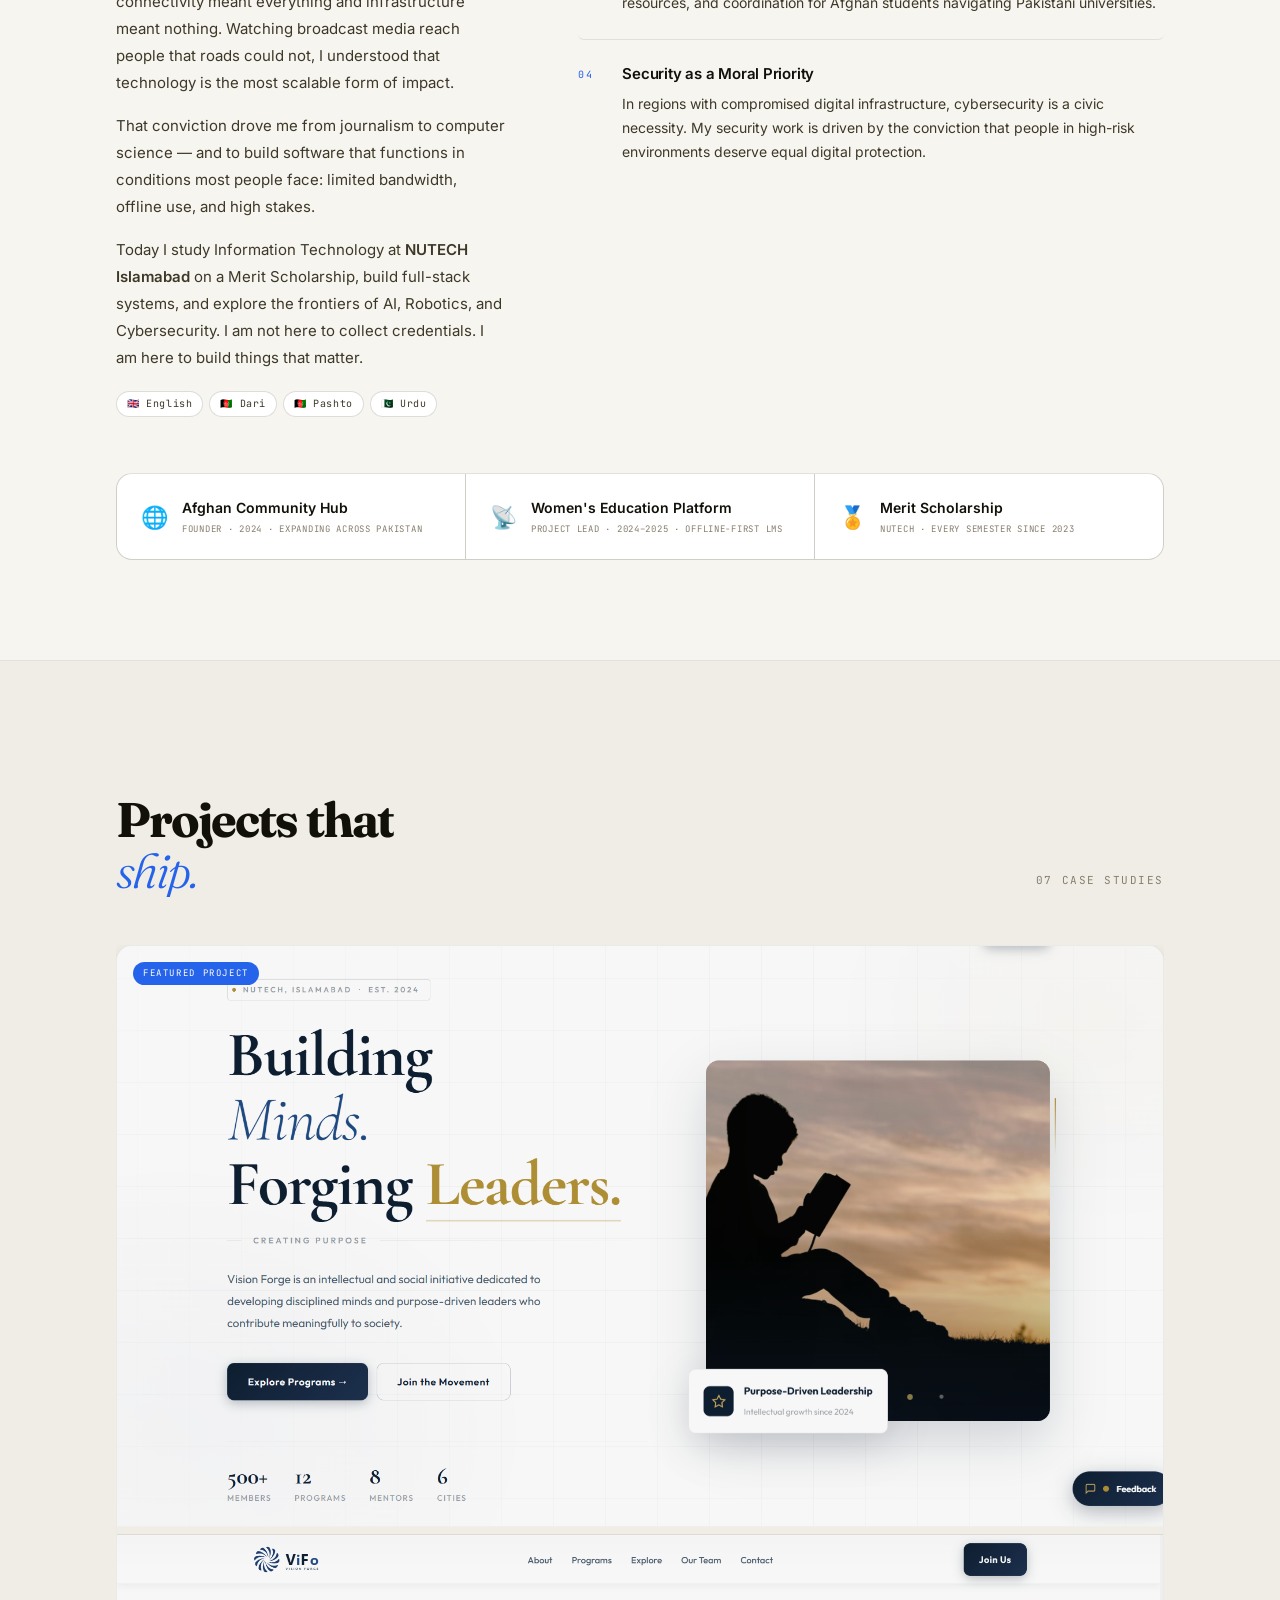
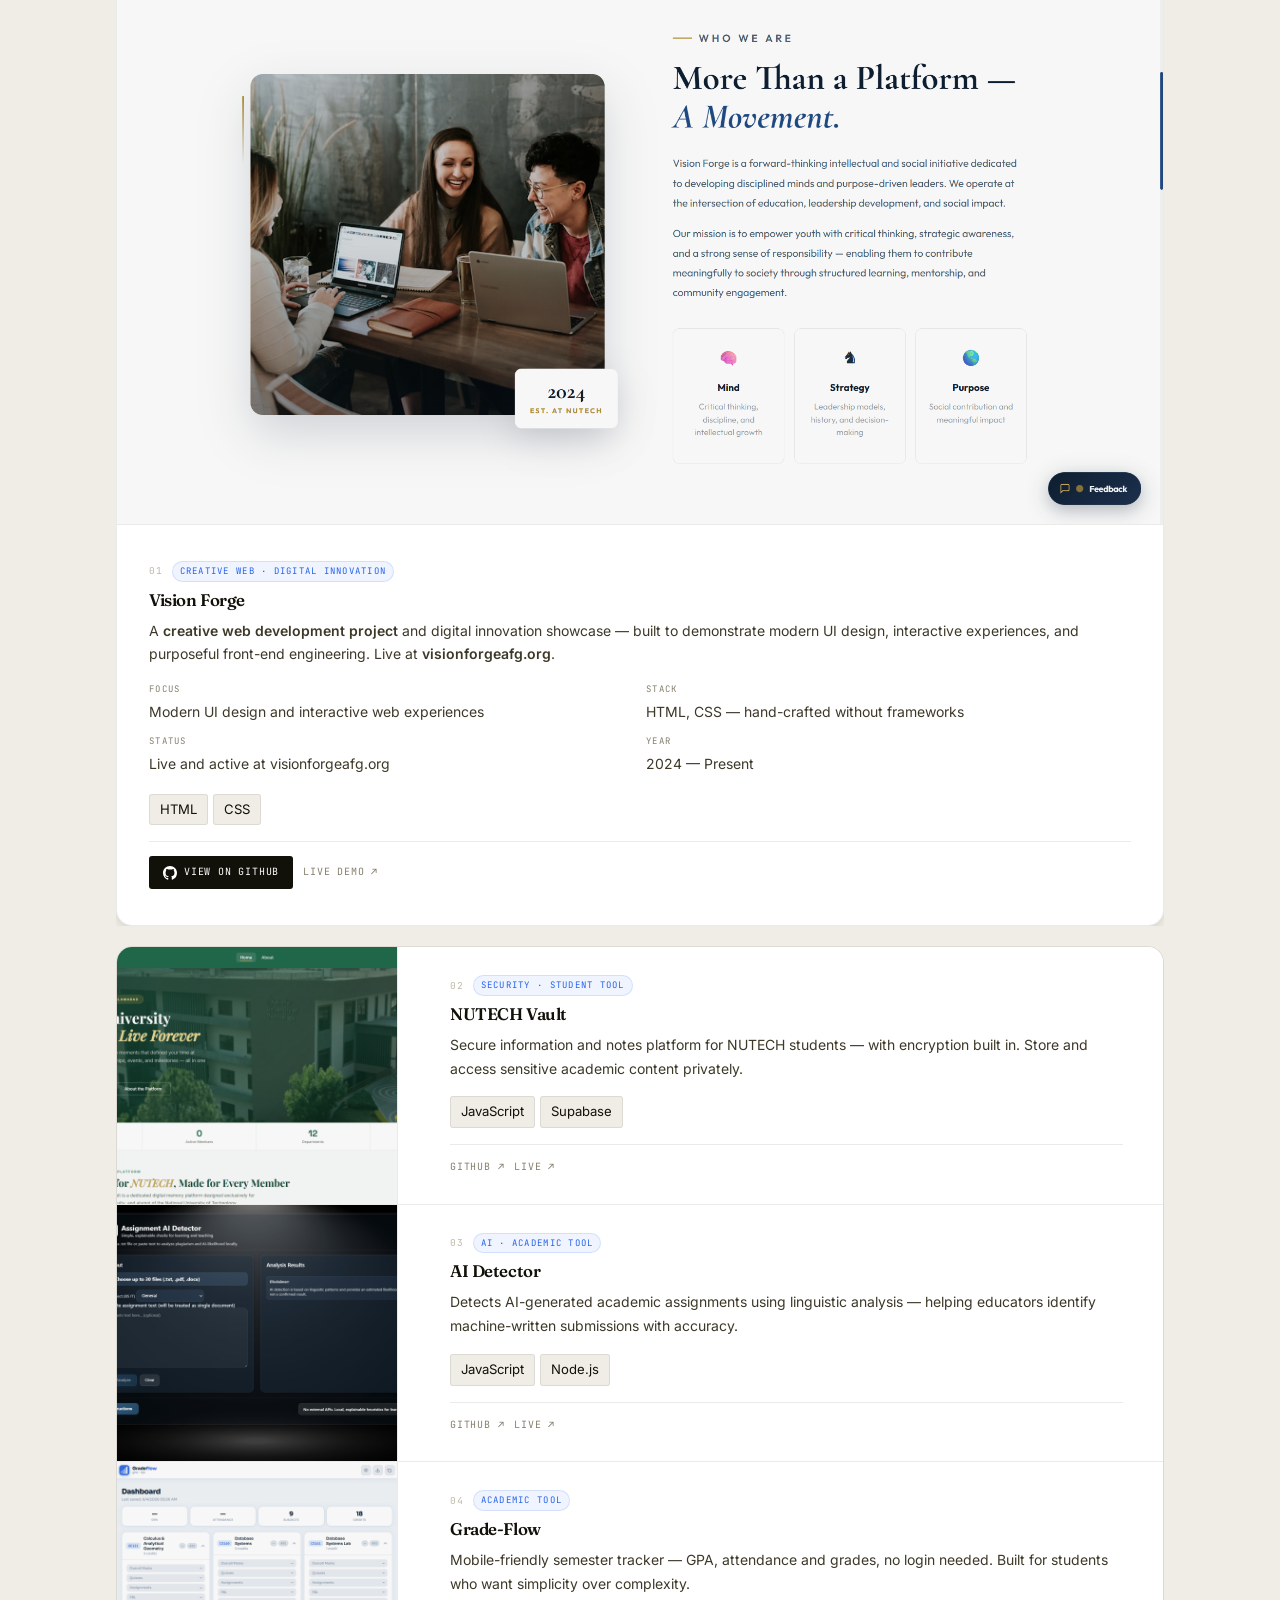
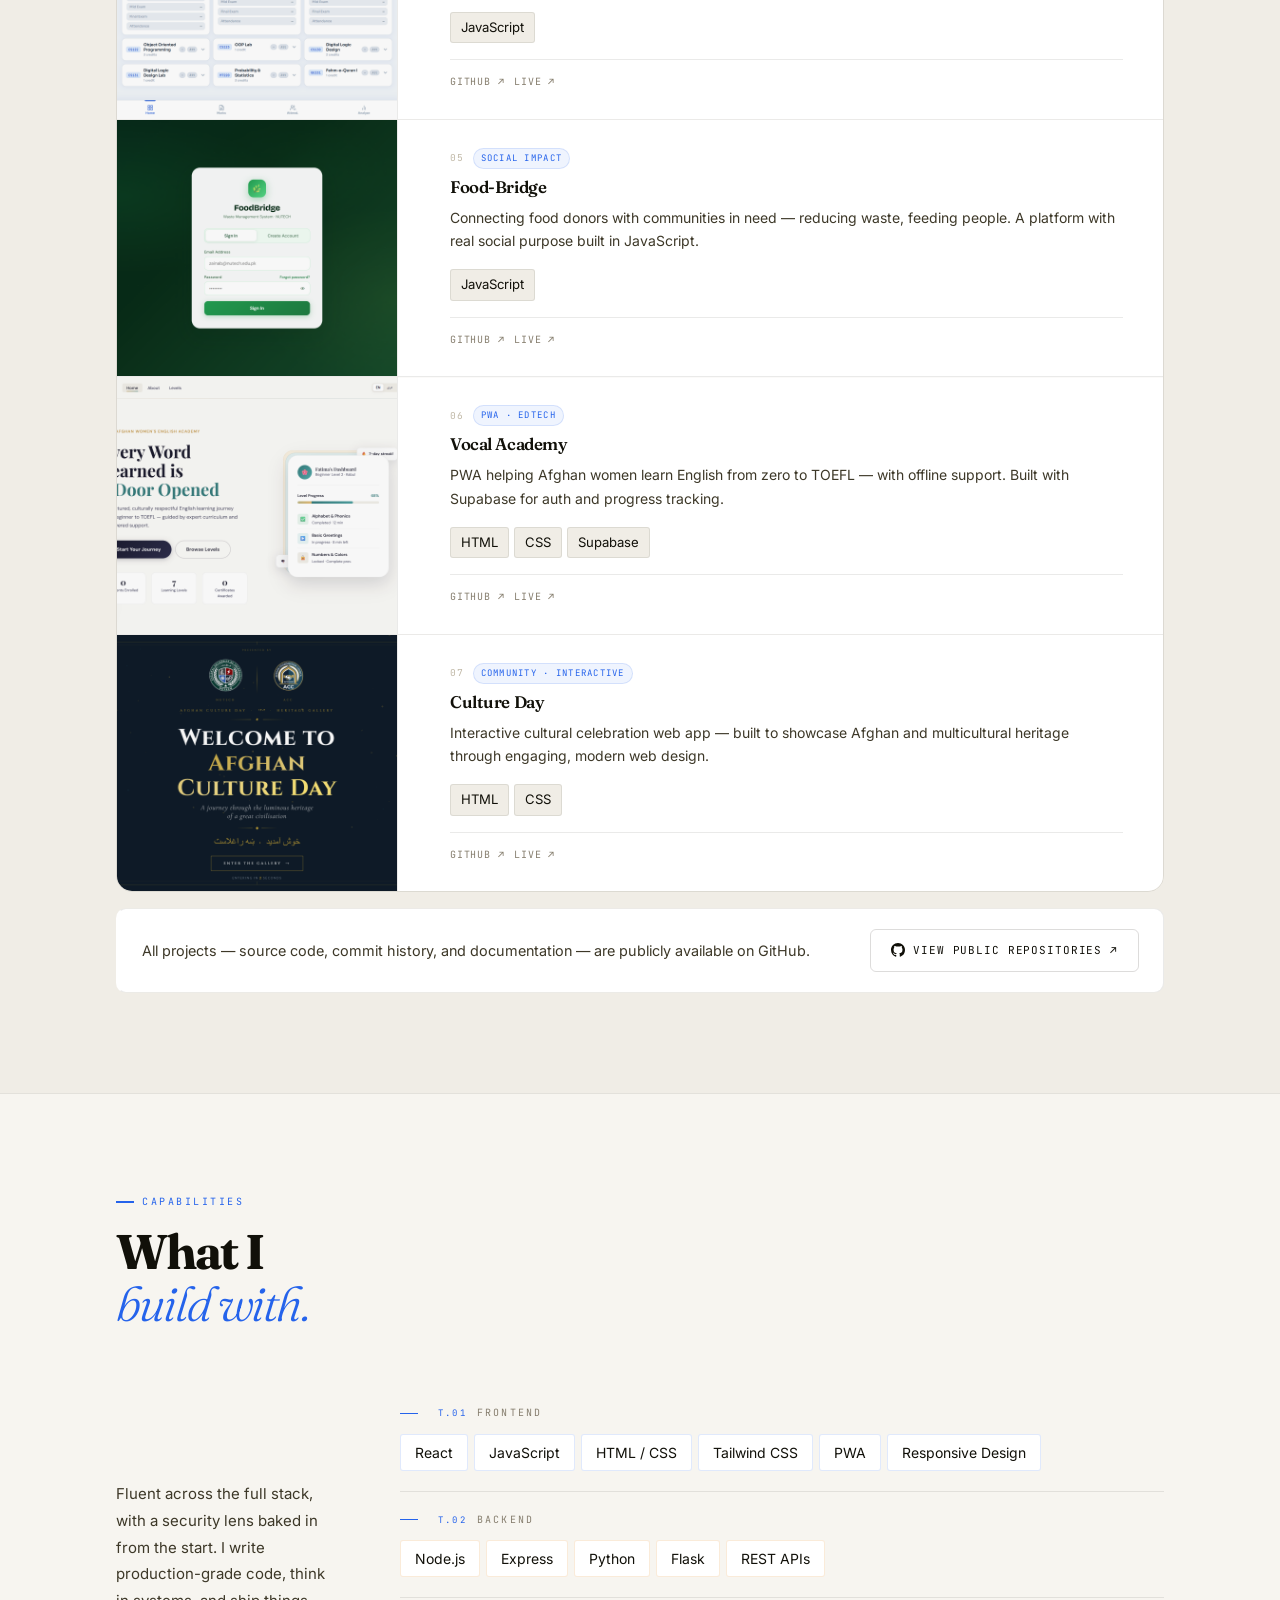
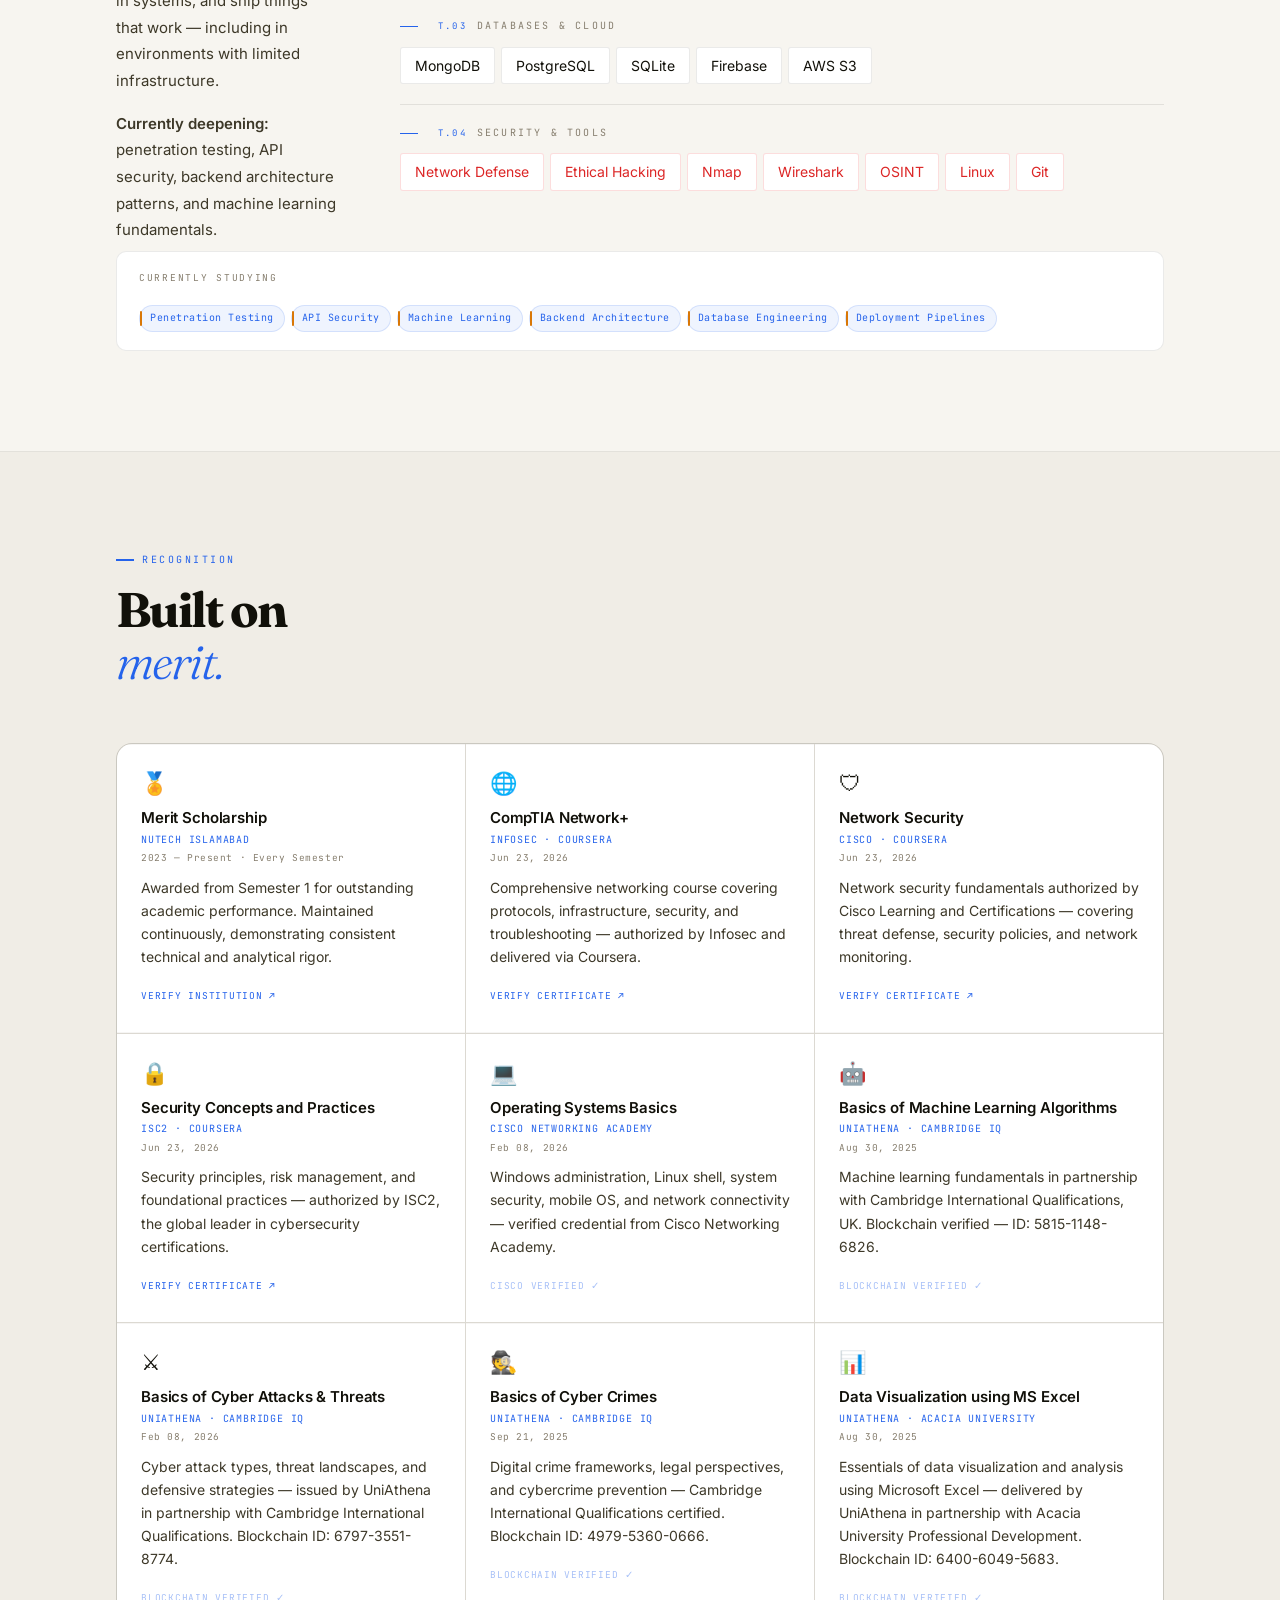
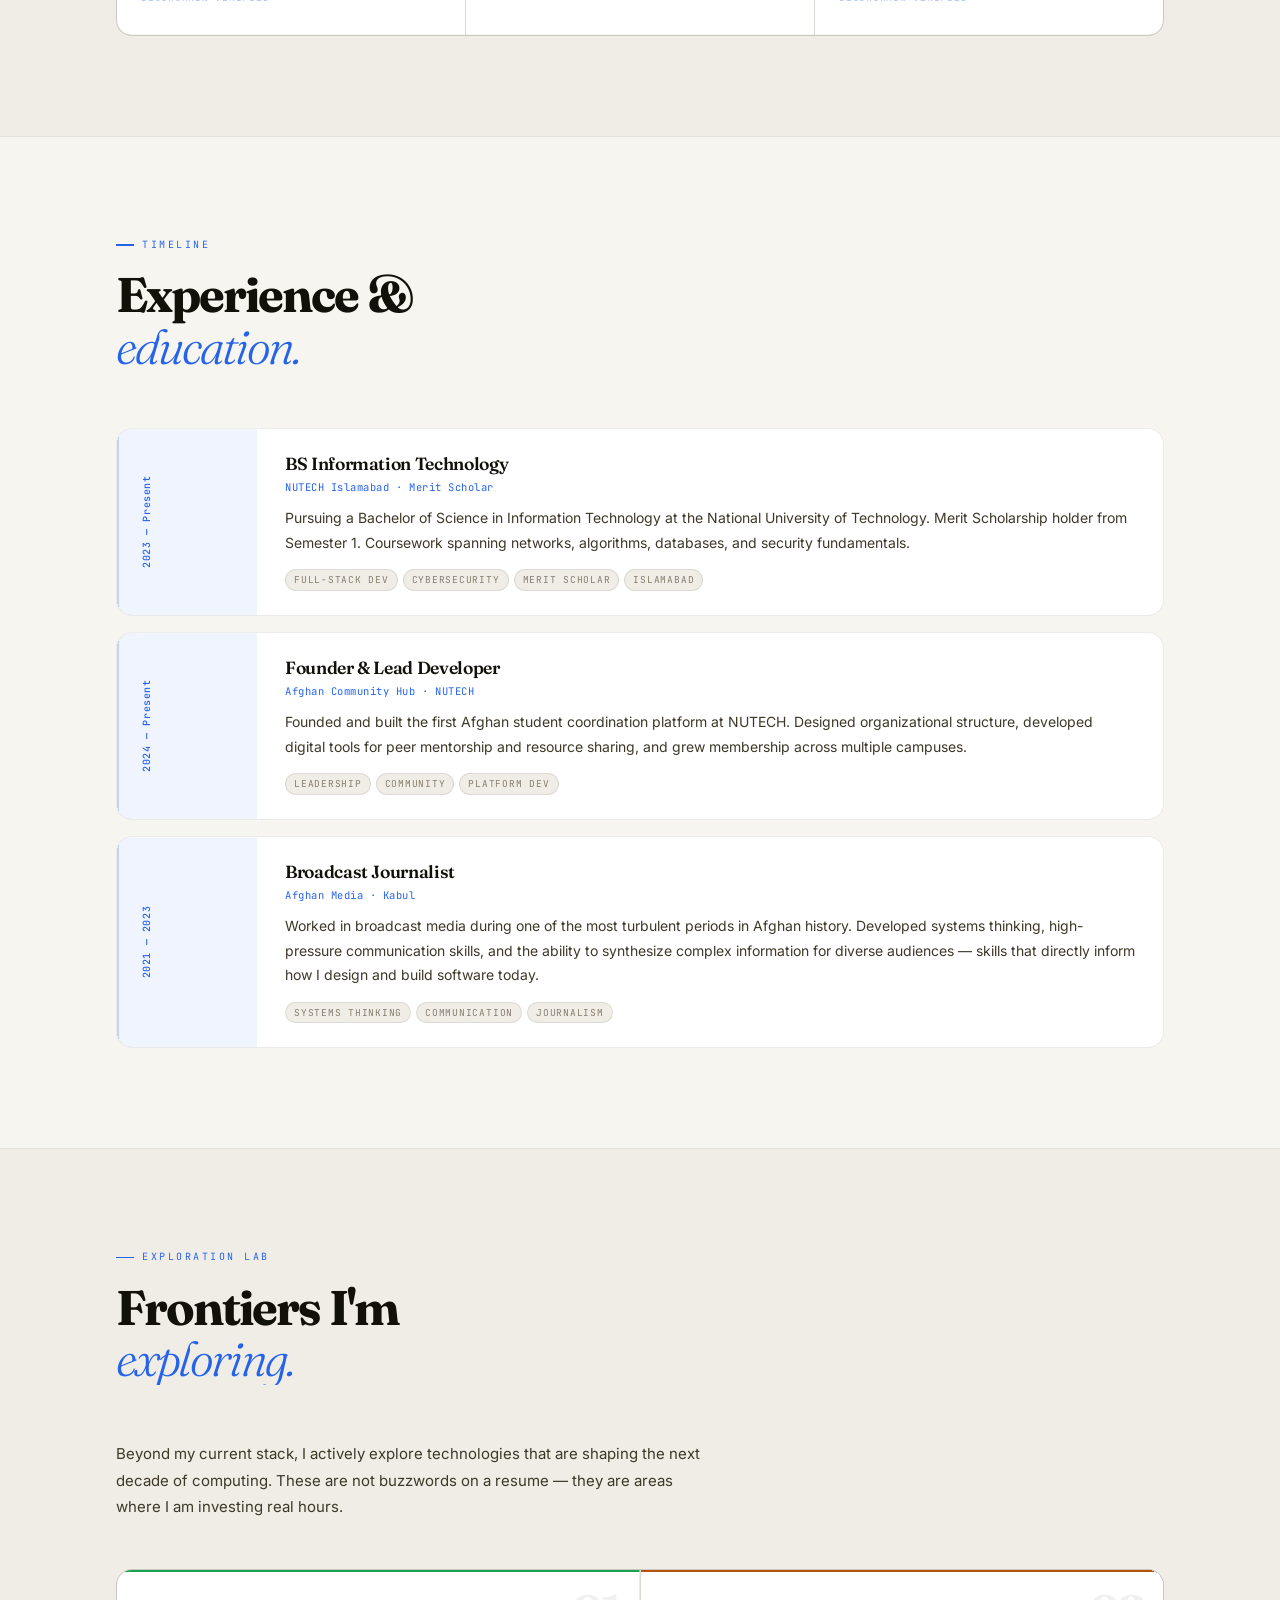
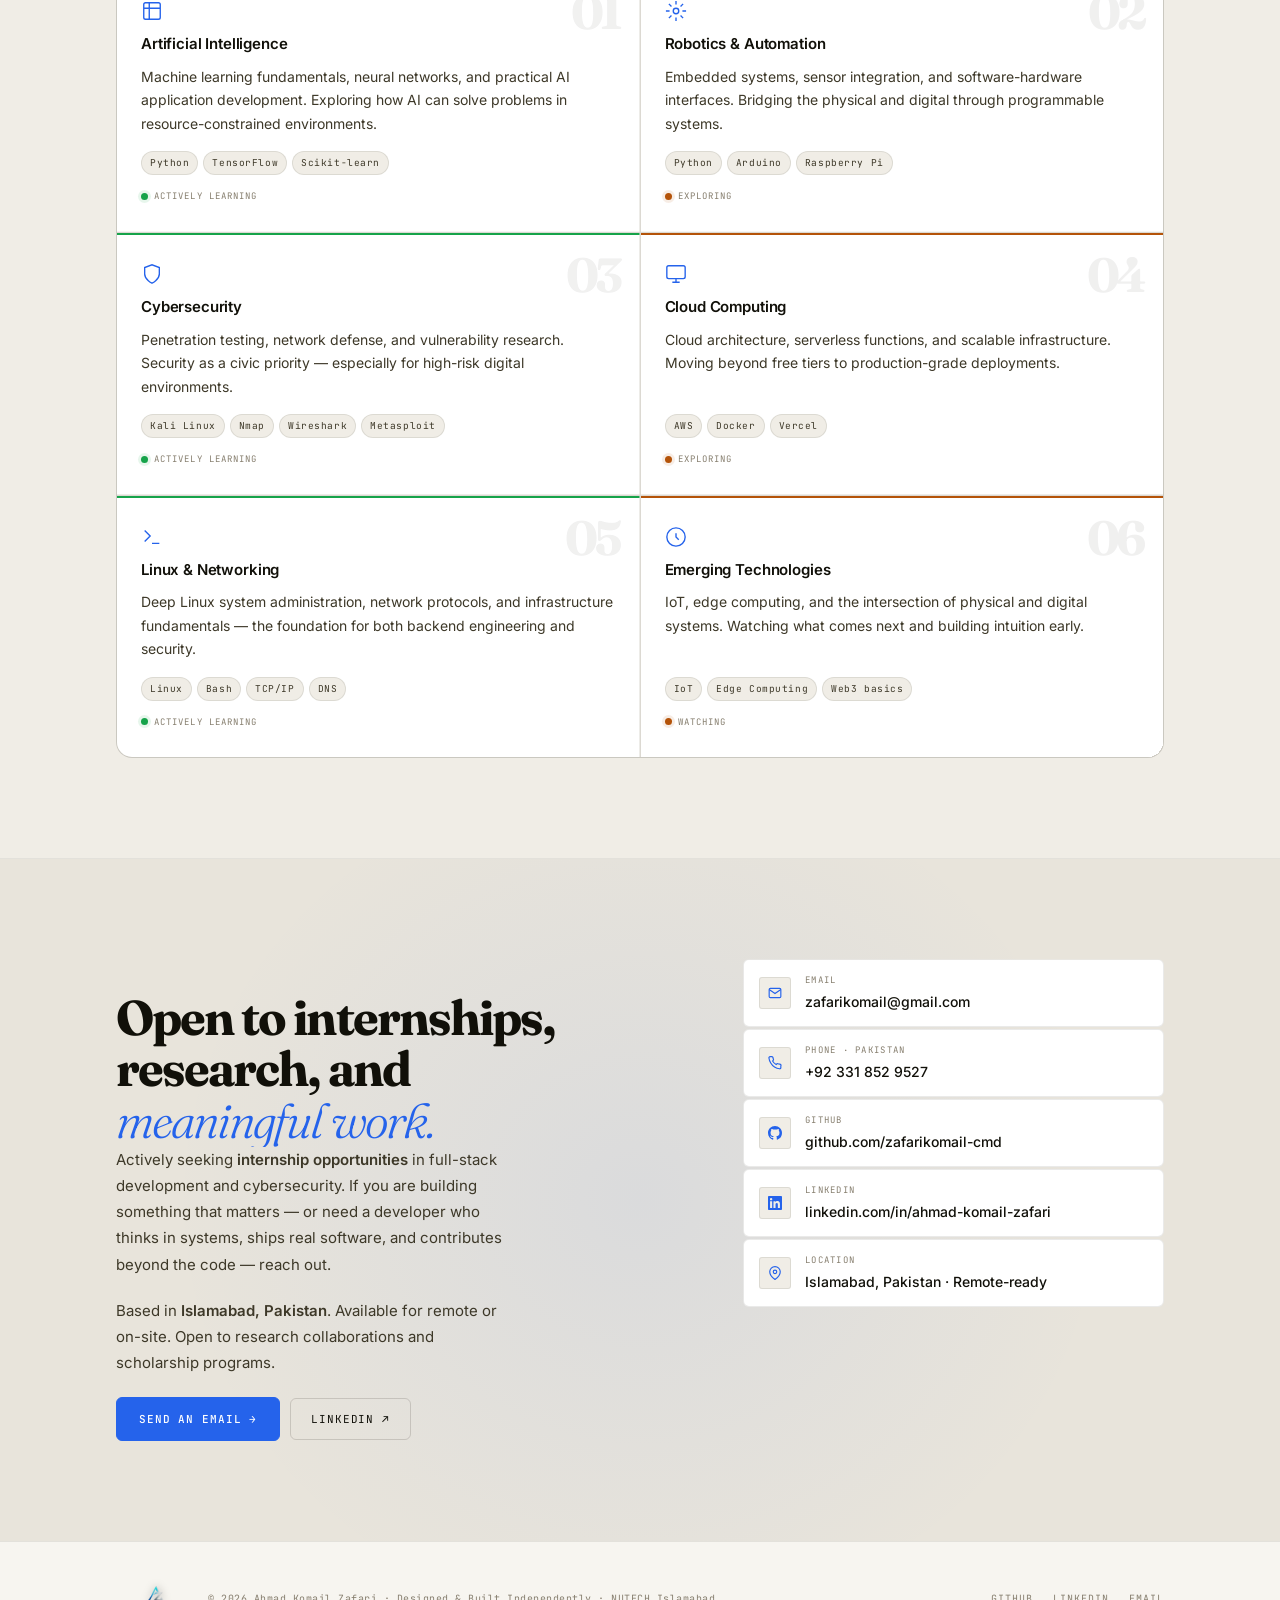
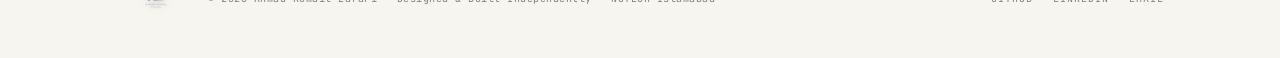
==== commit 51482623: "Update index.html" ====
--- a/index.html
+++ b/index.html
@@ -24,7 +24,7 @@
 <meta name="description" content="Ahmad Komail Zafari is a Full-Stack Developer and IT student at NUTECH Islamabad. He builds real software — from offline-first platforms to security tools — and explores AI, Robotics, Cybersecurity, and Emerging Technologies.">
 <meta name="keywords" content="Ahmad Komail Zafari, Ahmad Komail, Ahmad Zafari, Full Stack Developer, Web Developer, Cybersecurity, NUTECH Islamabad, Portfolio, React Developer, Node.js Developer">
 <meta name="author" content="Ahmad Komail Zafari">
-<meta name="robots" content="index, follow, max-snippet:-1, max-image-preview:large, max-video-preview:-1">
+<meta name="robots" content="noindex, nofollow">
 <meta name="googlebot" content="index, follow, max-snippet:-1, max-image-preview:large, max-video-preview:-1">
 <meta name="rating" content="general">
 <meta name="revisit-after" content="7 days">
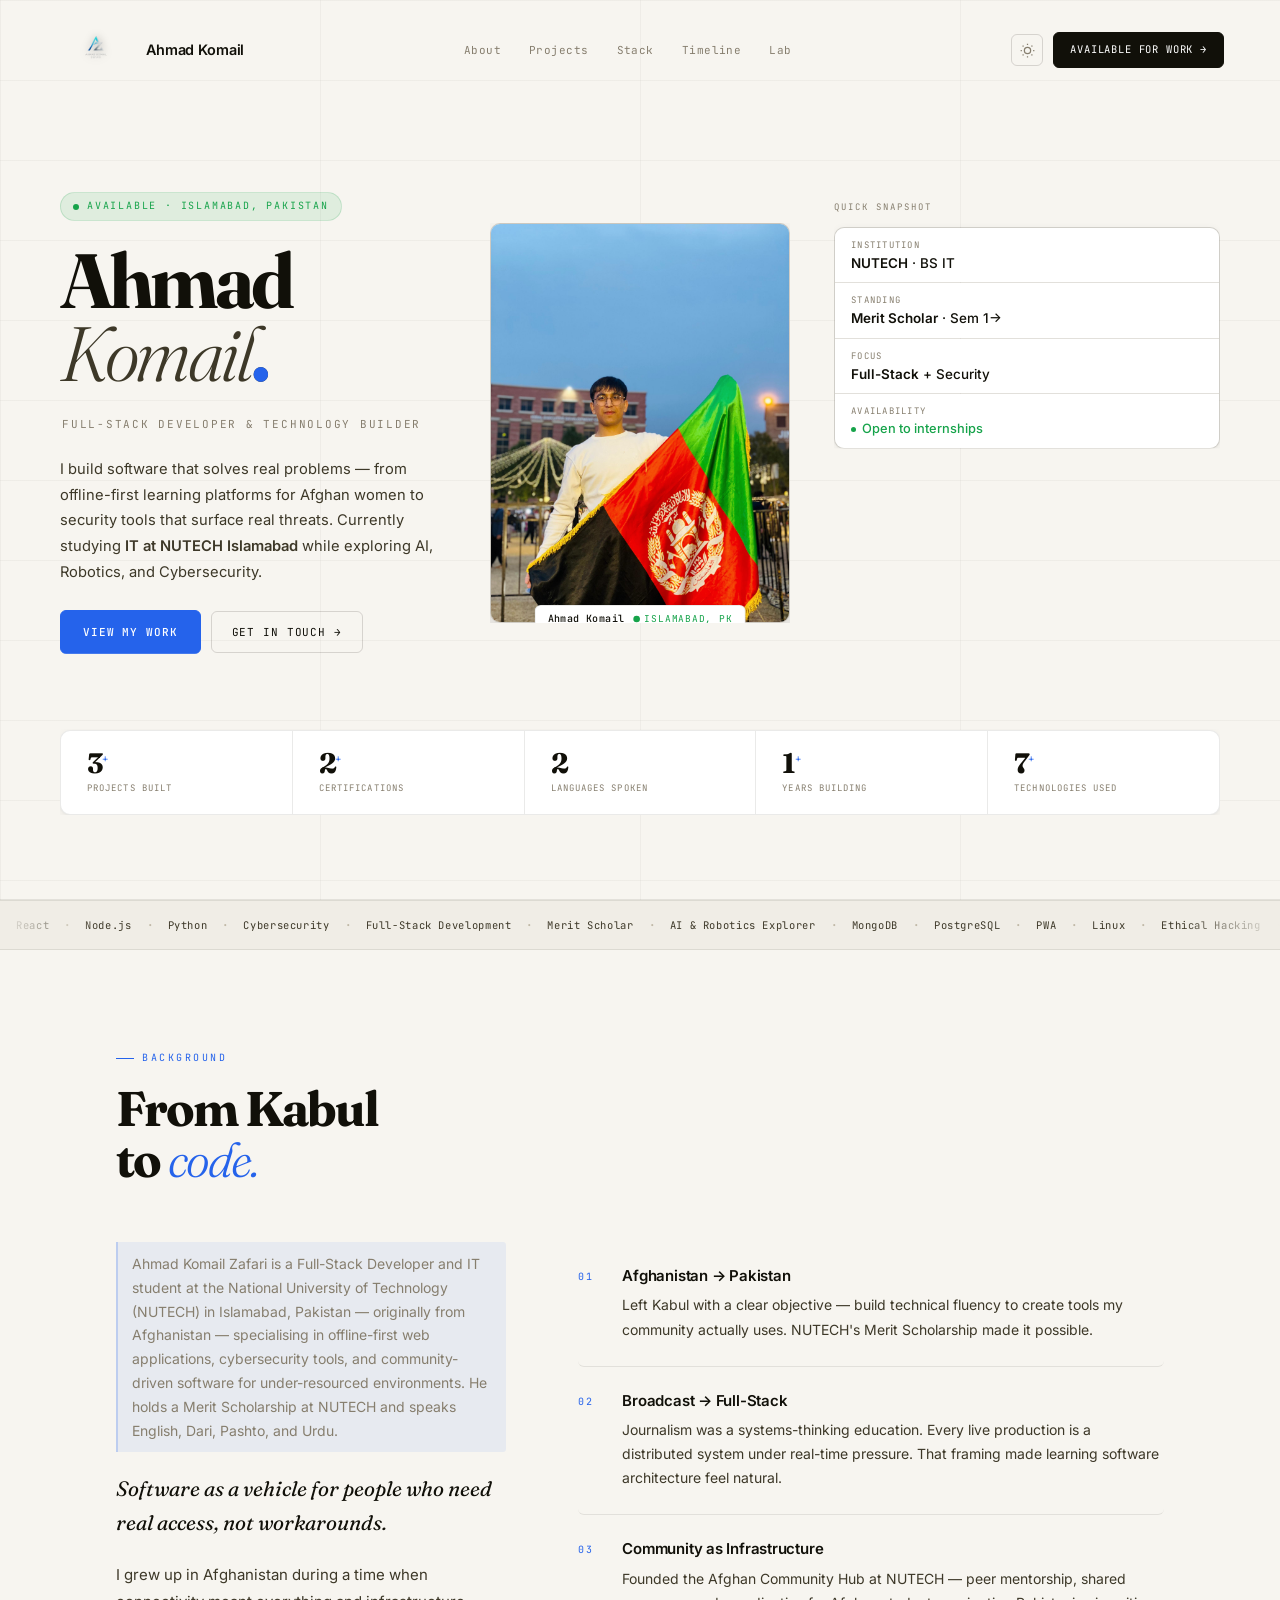
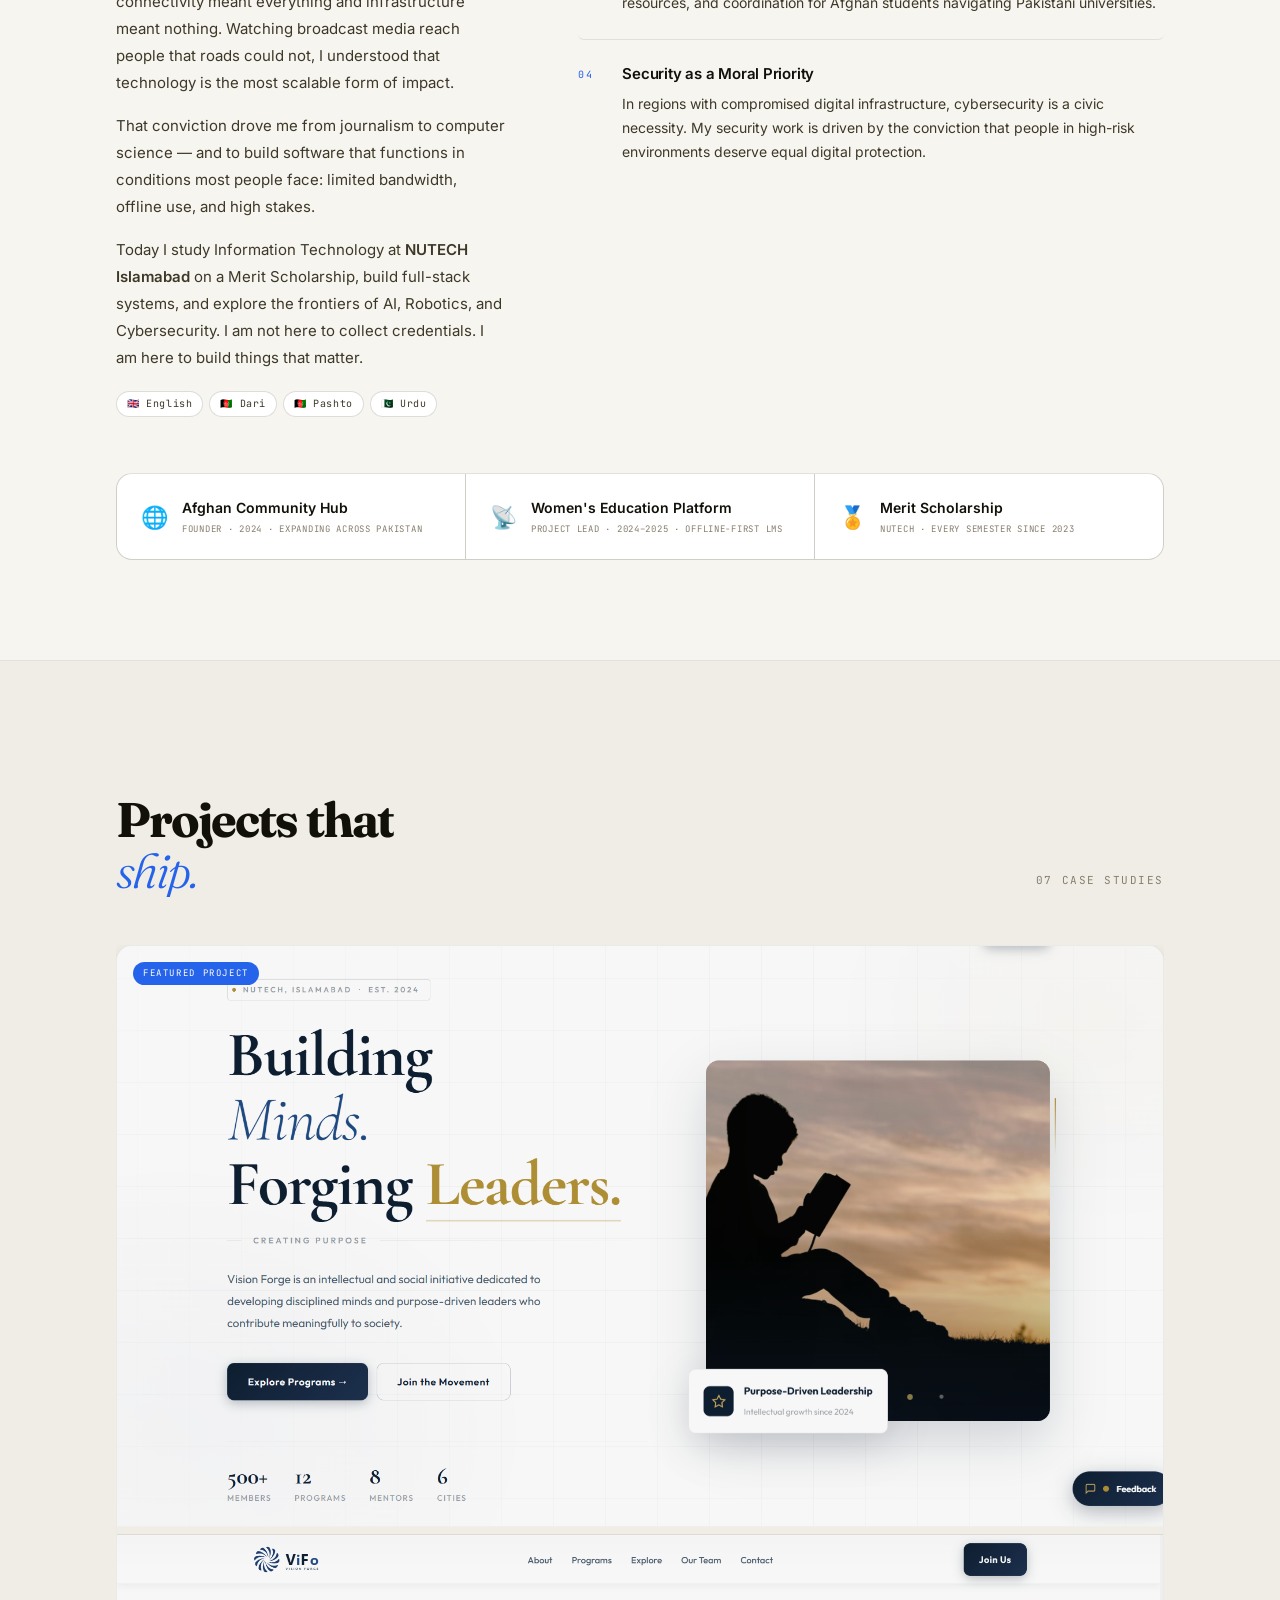
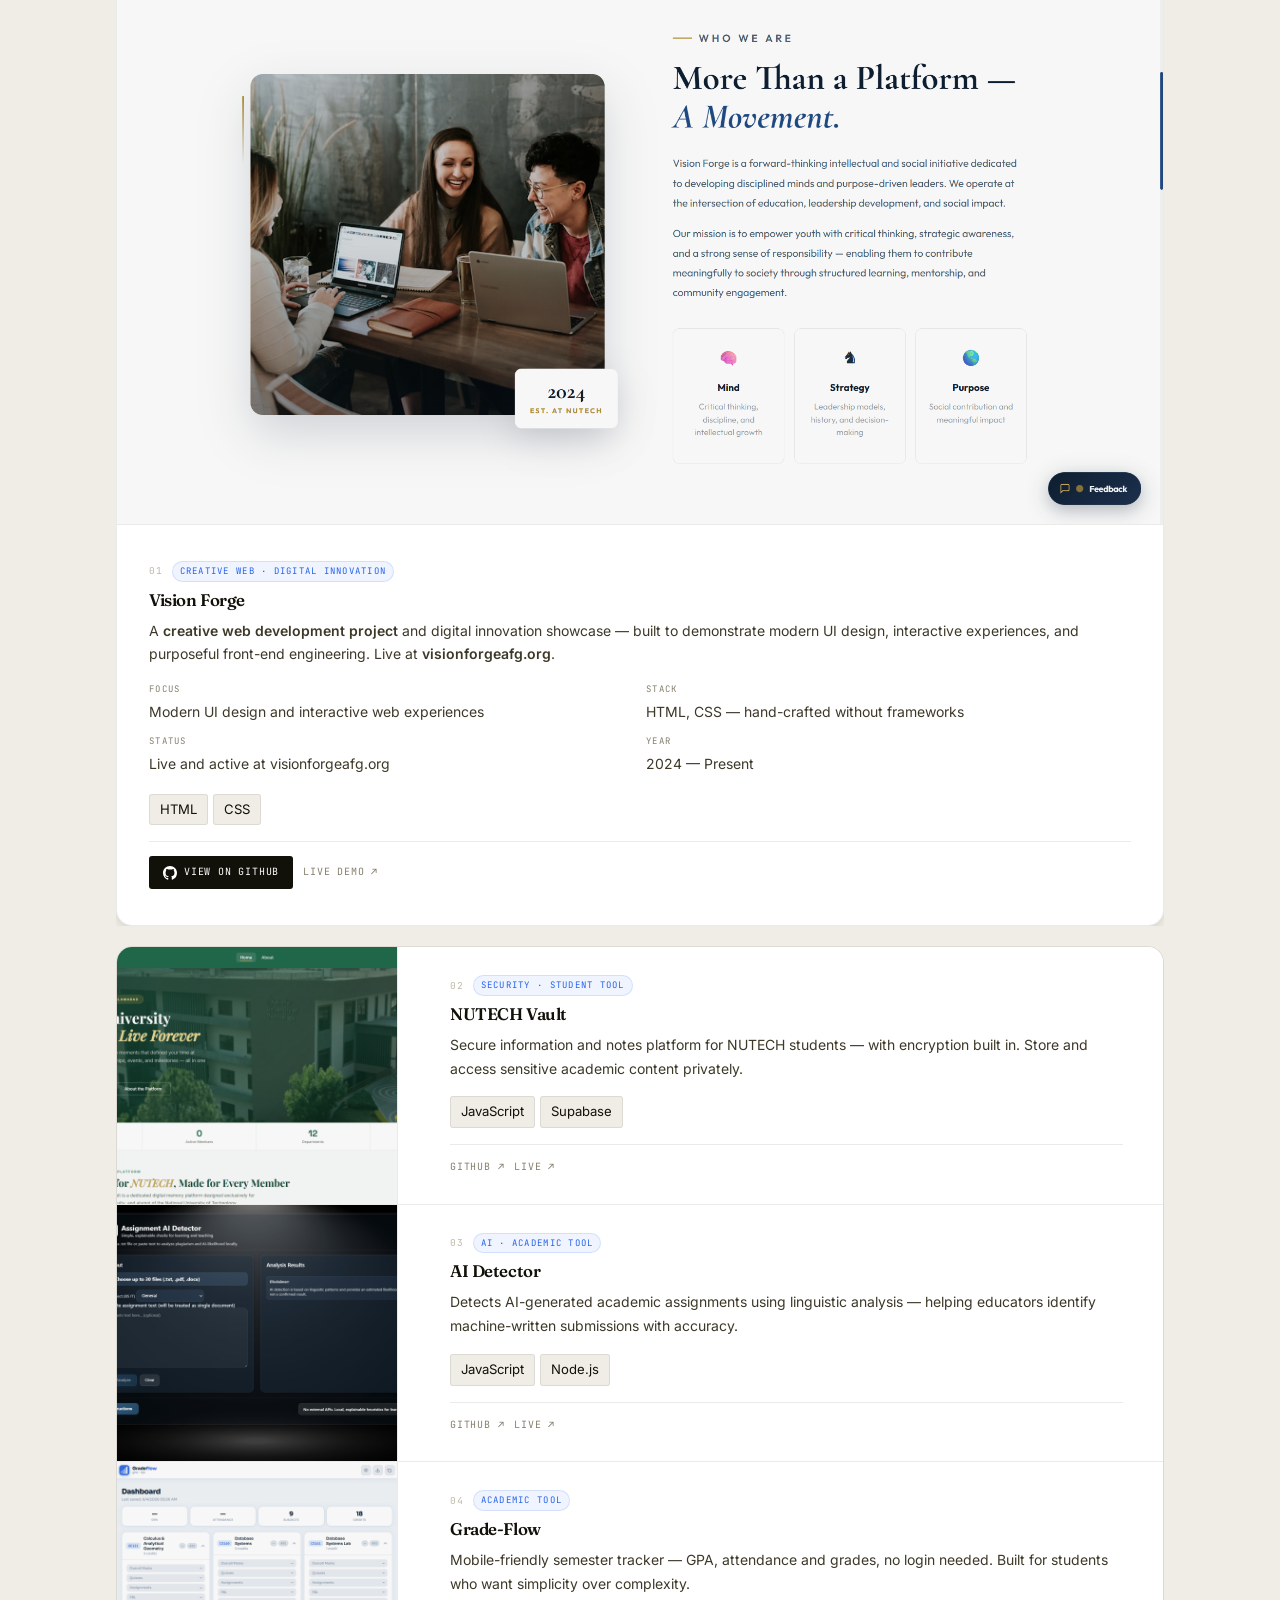
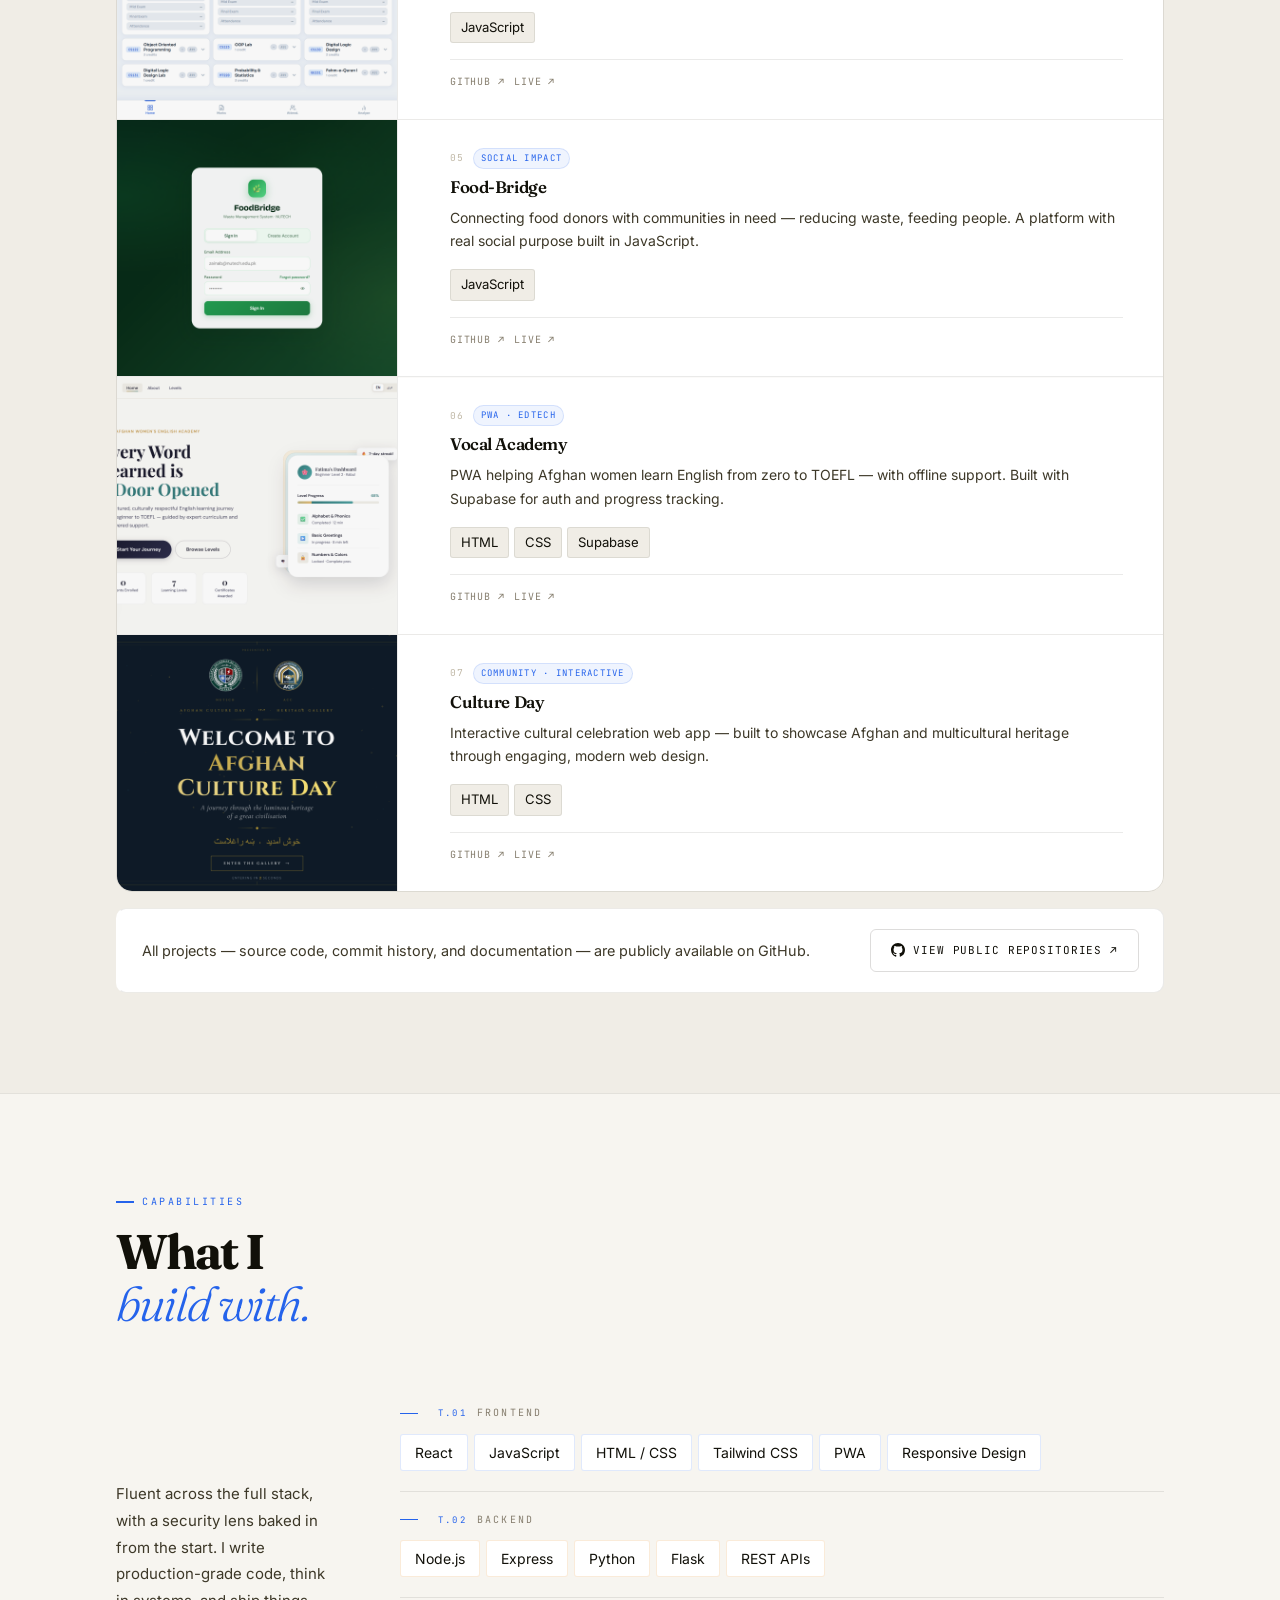
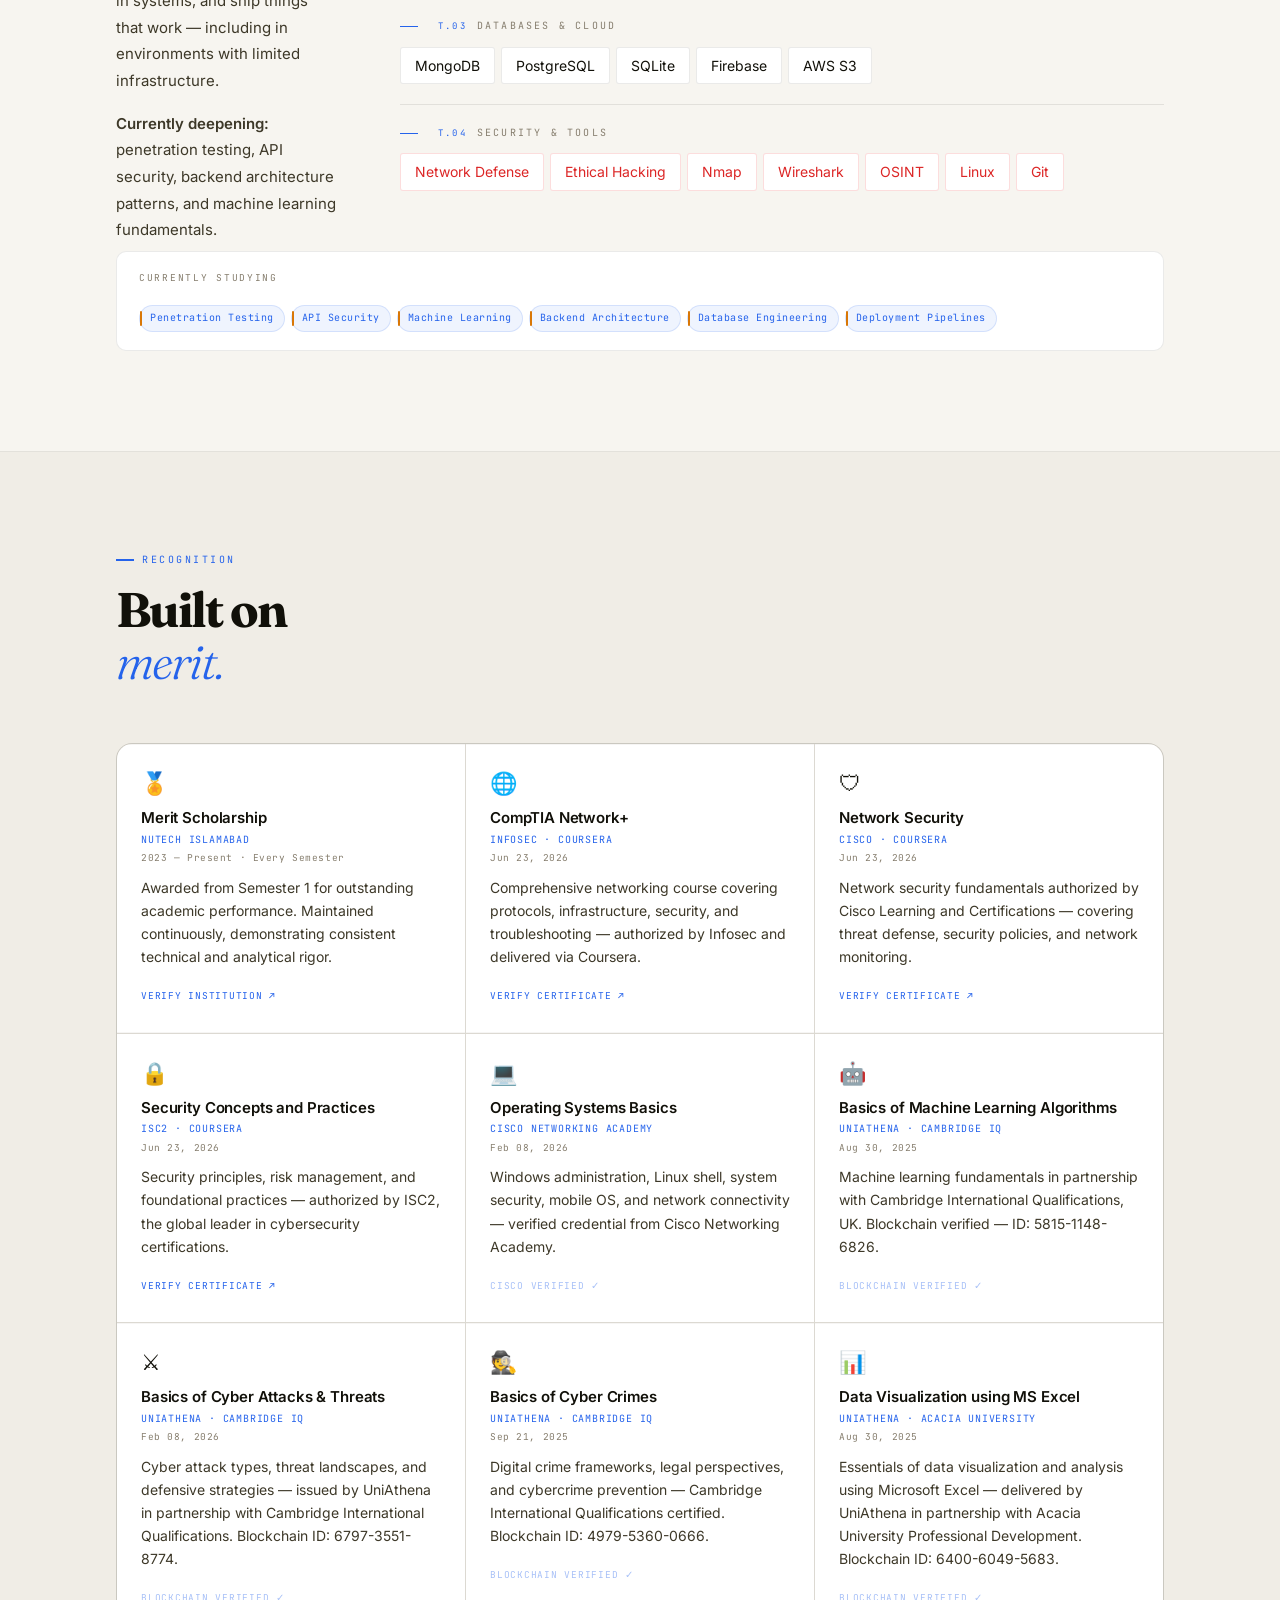
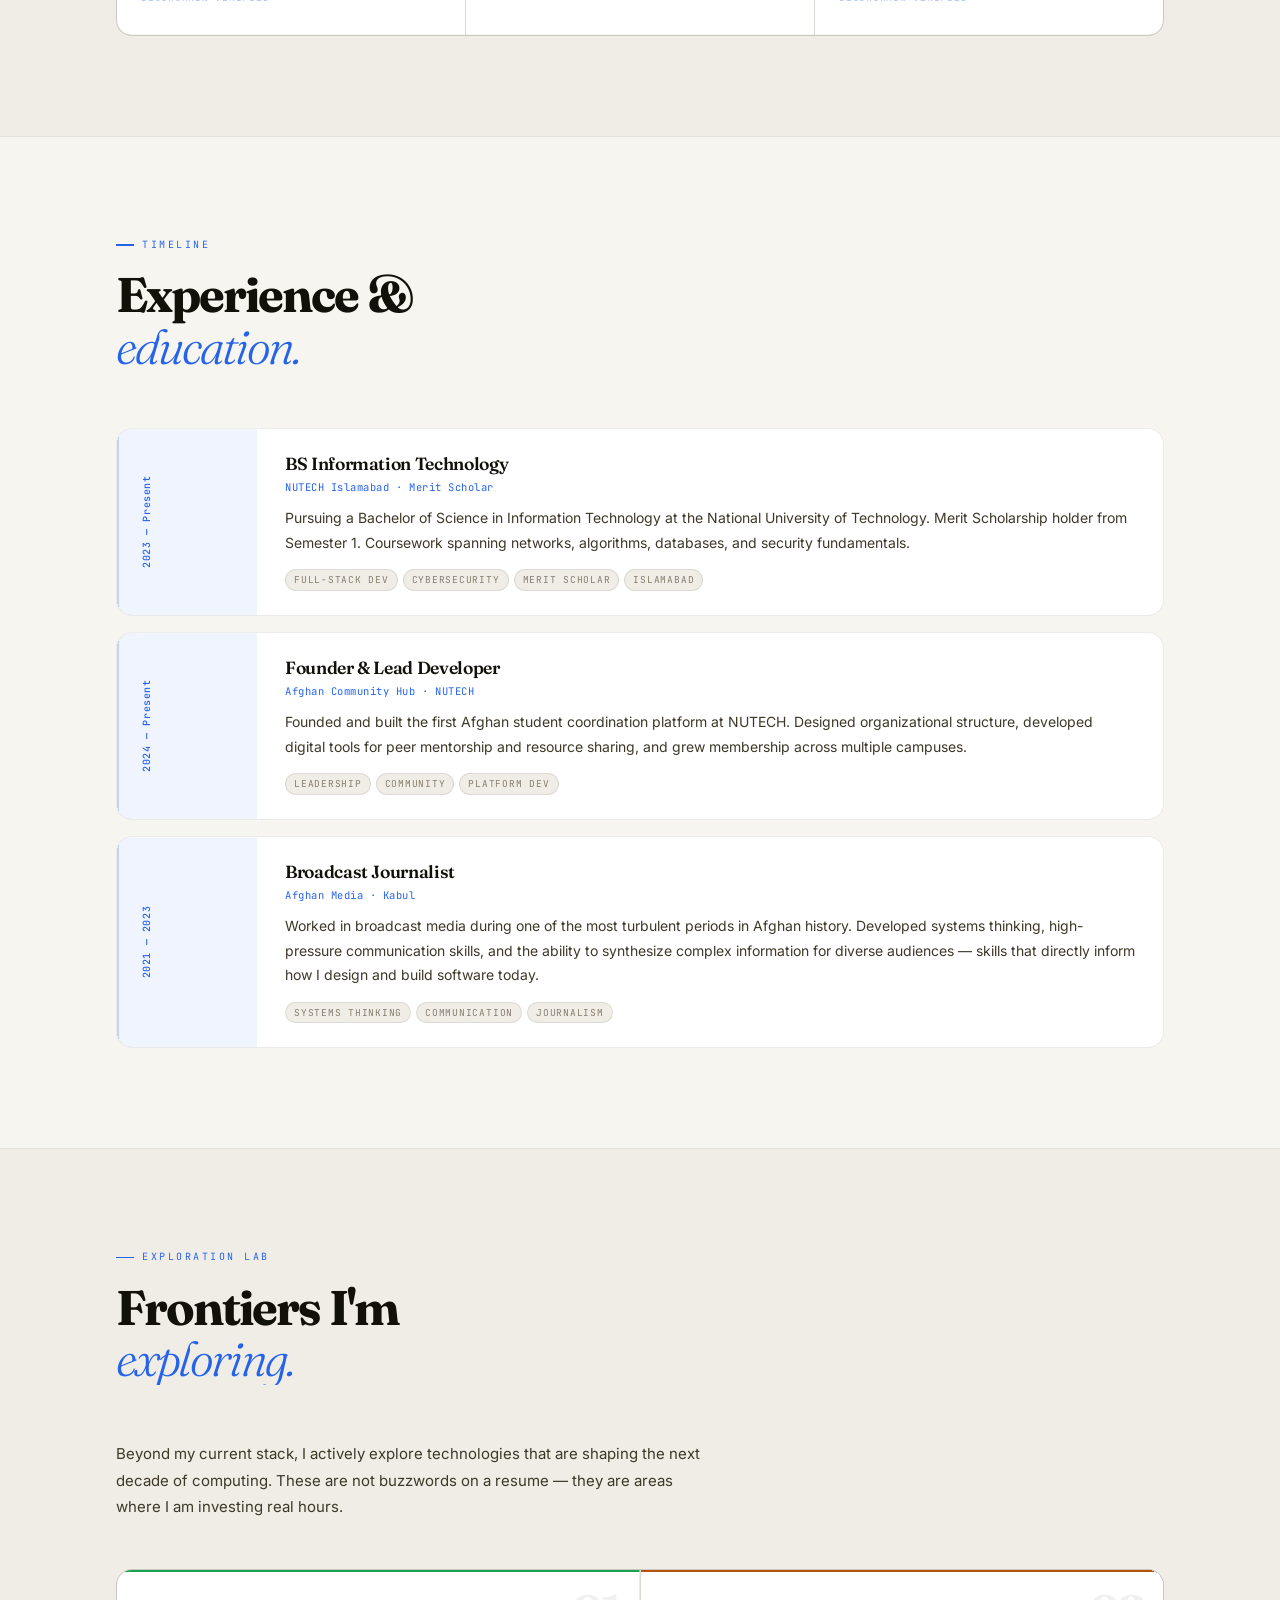
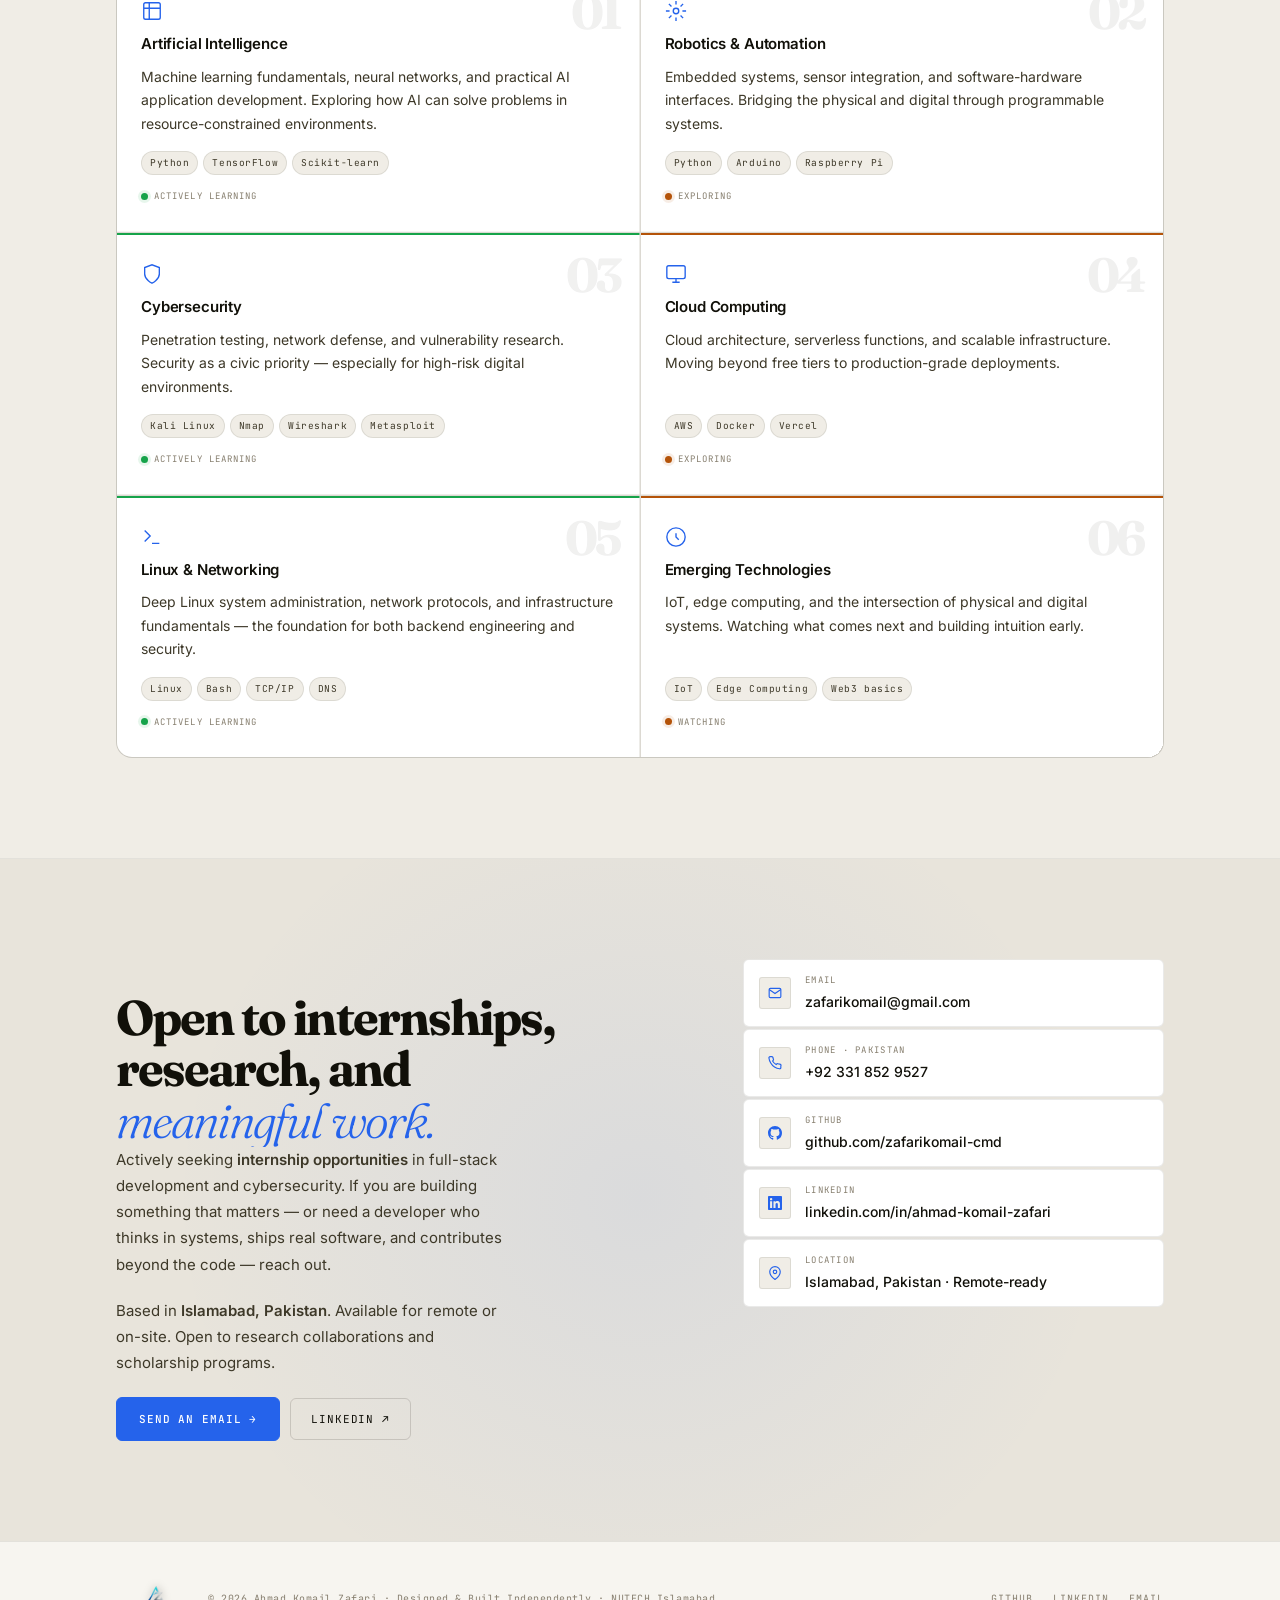
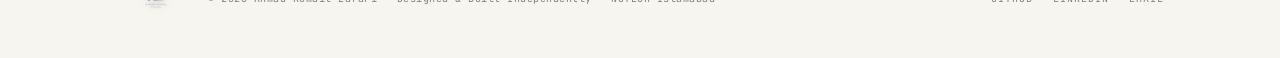
==== commit bf090551: "Update index.html" ====
--- a/index.html
+++ b/index.html
@@ -25,7 +25,7 @@
 <meta name="keywords" content="Ahmad Komail Zafari, Ahmad Komail, Ahmad Zafari, Full Stack Developer, Web Developer, Cybersecurity, NUTECH Islamabad, Portfolio, React Developer, Node.js Developer">
 <meta name="author" content="Ahmad Komail Zafari">
 <meta name="robots" content="noindex, nofollow">
-<meta name="googlebot" content="index, follow, max-snippet:-1, max-image-preview:large, max-video-preview:-1">
+<meta name="googlebot" content="noindex, nofollow">
 <meta name="rating" content="general">
 <meta name="revisit-after" content="7 days">
 <meta name="language" content="English">
